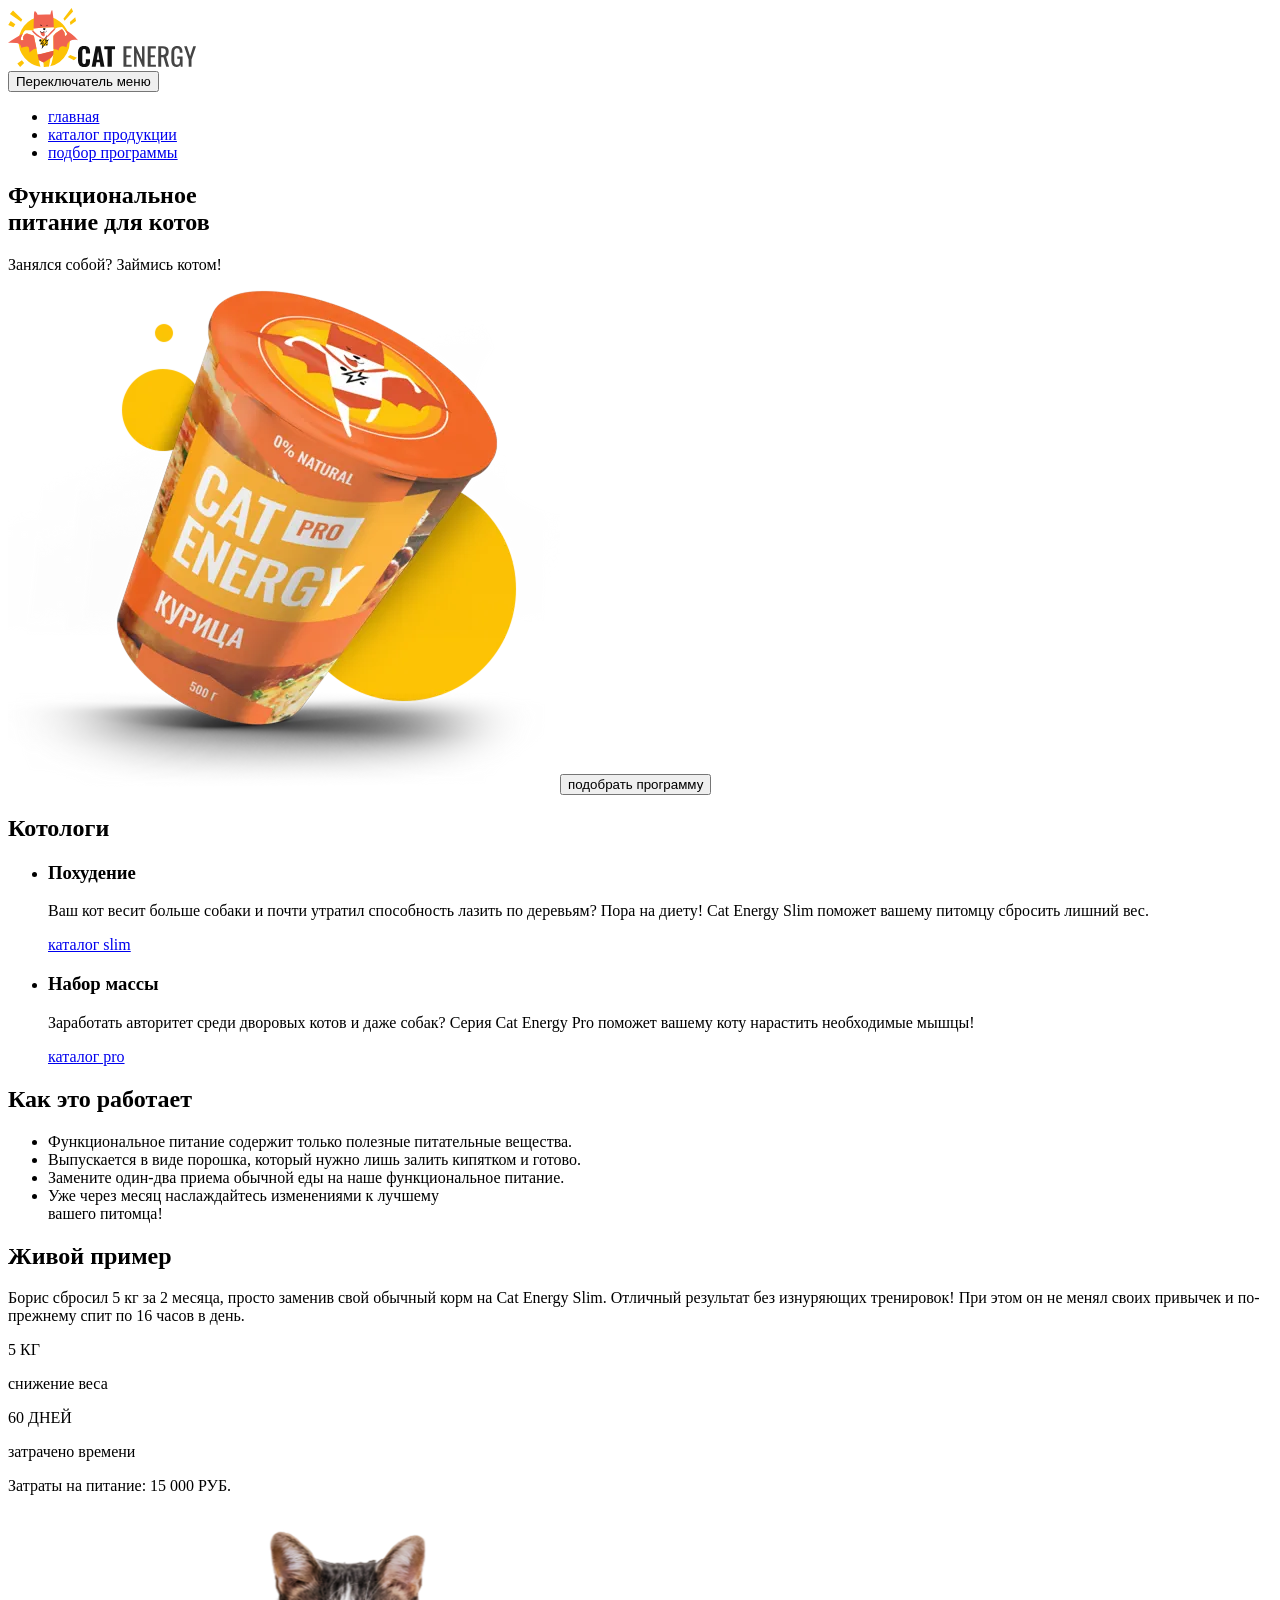
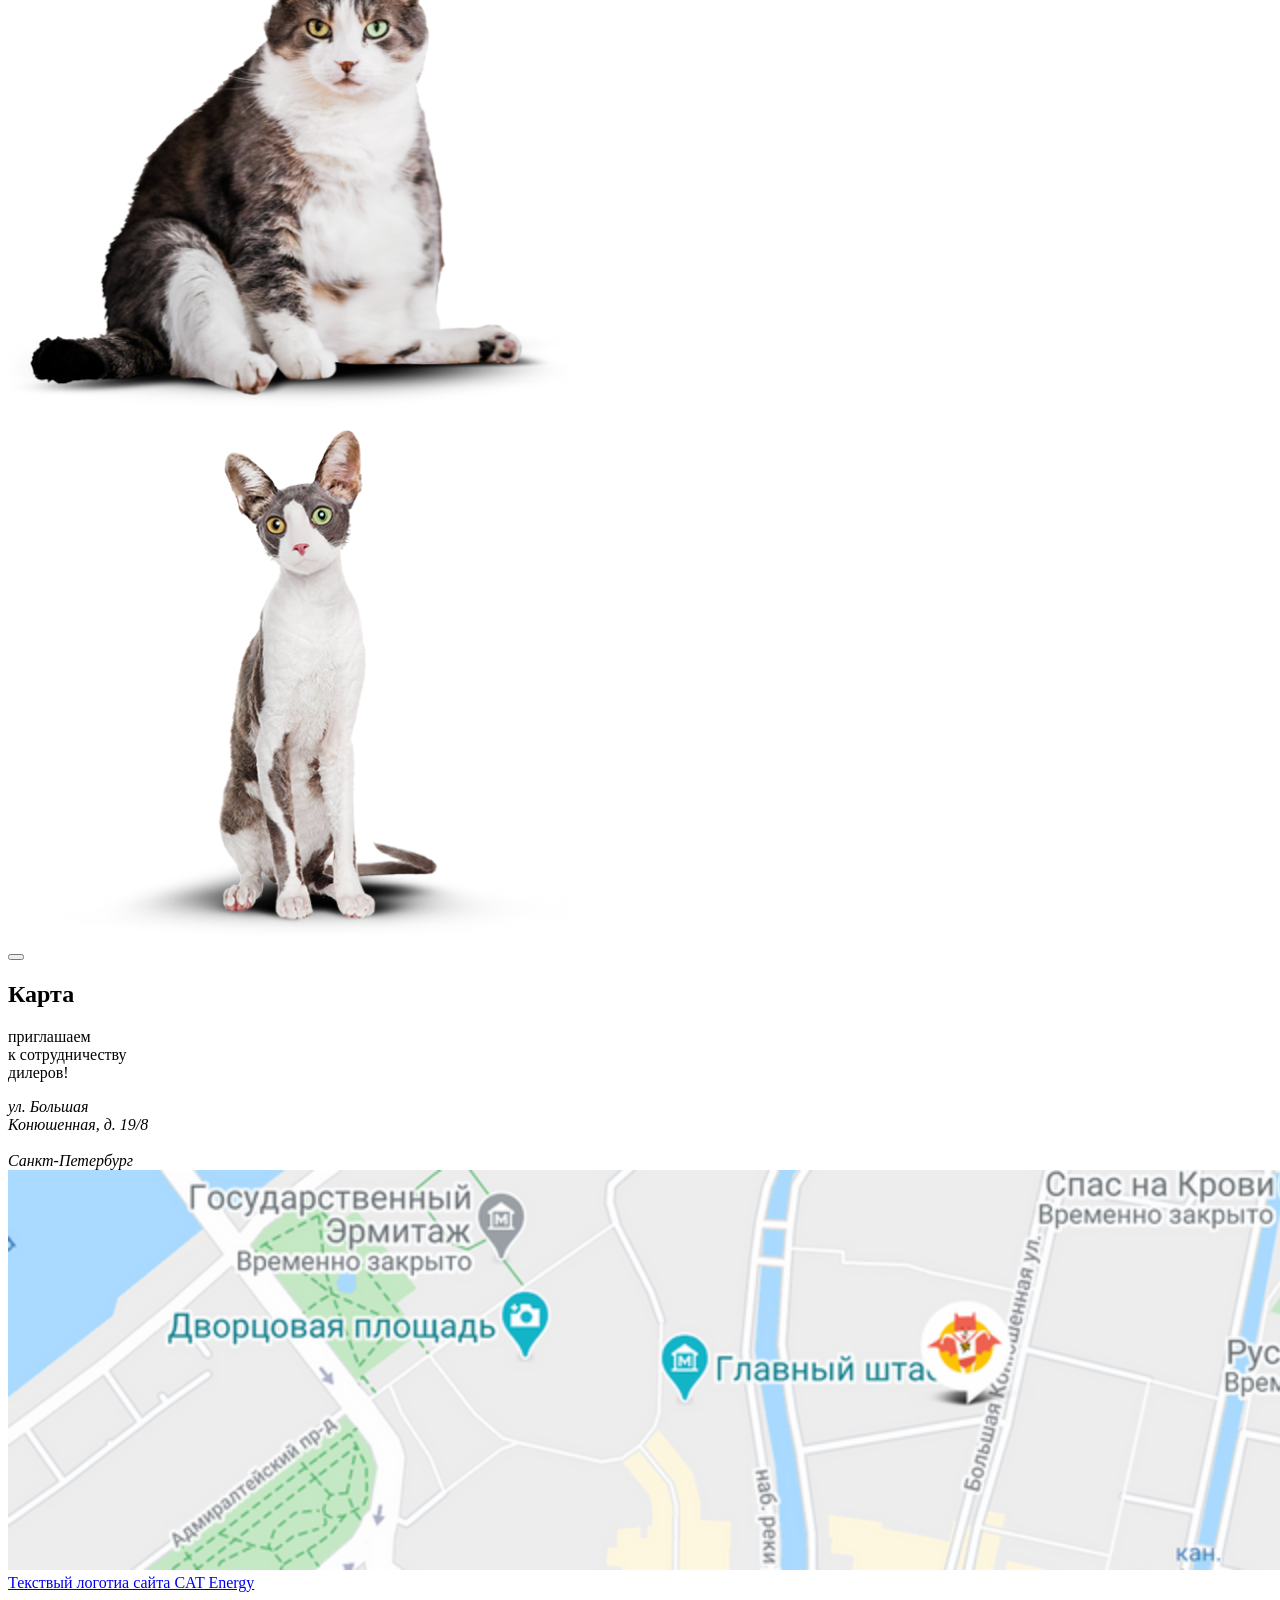
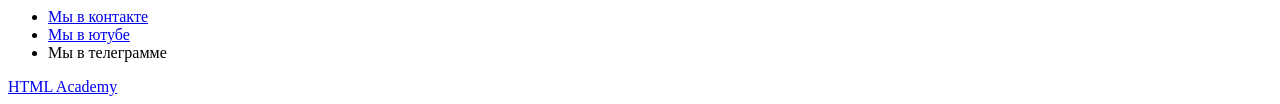
==== index.html @ d4bea87d "Deploying to gh-pages from @ Musa-Ismailov/2252139-cat-energy-2@a6bb8f374a85055a20edd9a76ca54935f3be" ====
<!DOCTYPE html><html class="page" lang="ru"><head><meta charset="UTF-8"><title>cat-energy</title><meta name="viewport" content="width=device-width,initial-scale=1"><link rel="stylesheet" href="styles/styles.css"><script src="scripts/index.js" defer="defer"></script><link rel="icon" href="favicon.ico"><link rel="icon" href="icons/favicon.svg" type="image/svg+xml"><link rel="apple-touch-icon" href="favicons/apple-icon-180x180.png"><link rel="manifest" href="manifest.webmanifest"><link rel="preload" href="fonts/lato/Lato-Regular.woff2" as="font" type="font/woff2" crossorigin="anonymous"><link rel="preload" href="fonts/oswald/oswaldregular.woff2" as="font" type="font/woff2" crossorigin="anonymous"></head><body class="page__body"><header class="header" data-test="header"><div class="container"><nav class="main-nav main-nav--on"><div class="main-nav__logo-container"><a class="main-nav__logo-link" href="index.html"><picture><source media="(min-width: 1200px)" width="70" height="59" type="image/svg+xml" srcset="images/cat-logo-desktop.svg"><source media="(min-width: 768px)" width="60" height="50" type="image/svg+xml" srcset="images/cat-logo-tablet.svg"><img class="header__logo-img" src="images/cat-logo-mobile.svg" alt="логотип сайта" width="33" height="38"></picture></a><a class="header__logo-text-link" href="#"><picture><source media="(min-width:1200px)" width="118" height="21" type="image/svg+xml" srcset="images/cat-logo-text-desktop.svg"><img class="header__logo-text logo-text" src="images/cat-logo-text.svg" alt="текстовый логотип сайта" width="101" height="18"></picture></a></div><button class="main-nav__toggle" type="button"><span class="visually-hidden">Переключатель меню</span></button><ul class="main-nav__list"><li class="main-nav__item main-nav__item--active"><a href="#">главная</a></li><li class="main-nav__item"><a href="catalog.html">каталог продукции</a></li><li class="main-nav__item"><a href="#">подбор программы</a></li></ul></nav></div></header><main class="main-container"><section class="choose" data-test="hero"><div class="container"><div class="choose__description"><h1 class="choose__title">Функциональное<br>питание для котов</h1><p class="choose__slogon">Занялся собой? Займись котом!</p></div><picture><source type="image/webp" media="(min-width:1200px)" width="552" height="499" srcset="images/cat-feed-desktop@1x.webp, images/cat-feed-desktop@2x.webp 2x"><source type="image/webp" media="(min-width:768px)" width="709" height="609" srcset="images/cat-feed-tablet@1x.webp, images/cat-feed-tablet@2x.webp 2x"><source type="image/webp" width="280" height="270" srcset="images/cat-feed-mobile@1x.webp, images/cat-feed-mobile@2x.webp 2x"><source media="(min-width:1200px)" width="552" height="499" type="image/png" srcset="images/cat-feed-desktop@1x.png, images/cat-feed-desktop@2x.png 2x"><source media="(min-width:768px)" width="709" height="609" srcset="images/cat-feed-tablet@1x.jpg, images/cat-feed-tablet@2x.jpg 2x" type="image/jpeg"><img class="choose__img" src="images/cat-feed-mobile@1x.png" alt="фото корма от магазина" width="280" height="270" srcset="images/cat-feed-mobile@2x.png 2"></picture><a class="choose__button-link"><button class="choose__button button" type="button">подобрать программу</button></a></div></section><section class="catalogs" data-test="programs"><div class="container"><h2 class="visually-hidden">Котологи</h2><ul class="catalogs__list"><li class="catalogs__item"><h3 class="catalogs__title catalogs__title--thin">Похудение</h3><p class="catalogs__description">Ваш кот весит больше собаки и почти утратил способность лазить по деревьям? Пора на диету! Cat Energy Slim поможет вашему питомцу сбросить лишний вес.</p><a class="catalogs__link" href="#">каталог slim</a></li><li class="catalogs__item"><h3 class="catalogs__title catalogs__title--massive">Набор массы</h3><p class="catalogs__description">Заработать авторитет среди дворовых котов и даже собак? Серия Cat Energy Pro поможет вашему коту нарастить необходимые мышцы!</p><a class="catalogs__link catalogs__link--massive" href="#">каталог pro</a></li></ul></div></section><section class="advantages" data-test="features"><div class="container"><h2 class="advantages__title">Как это работает</h2><ul class="advantages__list"><li class="advantages__item advantages__item--nutritious">Функциональное питание содержит только полезные питательные вещества.</li><li class="advantages__item advantages__item--water">Выпускается в виде порошка, который нужно лишь залить кипятком и готово.</li><li class="advantages__item advantages__item--food">Замените один-два приема обычной еды на наше функциональное питание.</li><li class="advantages__item advantages__item--time">Уже через месяц наслаждайтесь изменениями к лучшему<br>вашего питомца!</li></ul></div></section><section class="example" data-test="proof"><div class="container"><div class="example__simple-container"><h2 class="example__title">Живой пример</h2><p class="example__description">Борис сбросил 5 кг за 2 месяца, просто заменив свой обычный корм на Cat Energy Slim. Отличный результат без изнуряющих тренировок! При этом он не менял своих привычек и по-прежнему спит по 16 часов в день.</p><div class="example__container-description"><div class="example__indicators"><div class="example__indicator example-indicator"><p>5 КГ</p><span>снижение веса</span></div><div class="example__indicator example-indicator"><p>60 ДНЕЙ</p><span>затрачено времени</span></div></div><p class="example__expenses"><span>Затраты на питание:</span> <span>15 000 РУБ.</span></p></div></div><div class="example__slids"><div class="example__slide"><picture><source media="(min-width:768px)" width="560" height="512" srcset="images/thick-cat-example@1x.png, images/thick-cat-example@2x.png 2x" type="image/png"><img class="example__slide-img" src="images/thick-cat-example-mobile@1x.png" width="280" height="256" alt="Кот до похудения" srcset="images/thick-cat-example-mobile@2x.png 2x"></picture></div><div class="example__slide example__slide--before"><picture><source media="(min-width:768px)" width="560" height="512" srcset="images/skinny-cat-example@1x.png, images/skinny-cat-example@2x.png 2x" type="image/png"><img class="example__slide-img" src="images/skinny-cat-example-mobile@1x.png" width="280" height="256" alt="Кот после похудения" srcset="images/skinny-cat-example-mobile@2x.png 2x"></picture></div><button class="example__slides-button button" type="button"></button></div></div></section><section class="location" data-test="contacts"><div class="container"><h2 class="visually-hidden">Карта</h2><div class="location__conteiner-description"><p class="location__description">приглашаем<br>к сотрудничеству<br>дилеров!</p><address class="location__adress">ул. Большая<br>Конюшенная, д. 19/8<br><br>Санкт-Петербург</address></div></div><picture><source media="(min-width:1200px)" width="1440" height="400" srcset="images/map-desktop@1x.png, images/map-desktop@2x.png 2x" type="image/png"><source media="(min-width:768px)" width="768" height="400" srcset="images/map-tablet@1x.png, images/map-tablet@2x.png 2x" type="image/png"><img class="location__map" src="images/map-mobile@1x.jpg" srcset="images/map-mobile@2x.jpg 2x" width="320" height="362" alt="карта питера с отмеченным магазином"></picture></section></main><footer class="main-footer" data-test="footer"><div class="container"><a class="main-footer__logo-text-link logo-text" href="#"><span class="visually-hidden">Текствый логотиа сайта CAT Energy</span></a><ul class="social-list main-footer__social-list"><li class="social-list__item"><a class="social-list__link social-list-link--vkontakte" href="#"><span class="visually-hidden">Мы в контакте</span></a></li><li class="social-list__item"><a class="social-list__link social-list-link--youtube" href="#"><span class="visually-hidden">Мы в ютубе</span></a></li><li class="social-list__item"><a class="social-list__link social-list-link--telegram" hтзref="#"><span class="visually-hidden">Мы в телеграмме</span></a></li></ul><a class="main-footer__logo-link main-footer-logo-link" href="https://htmlacademy.ru/intensive/adaptive">HTML Academy</a></div></footer></body></html>
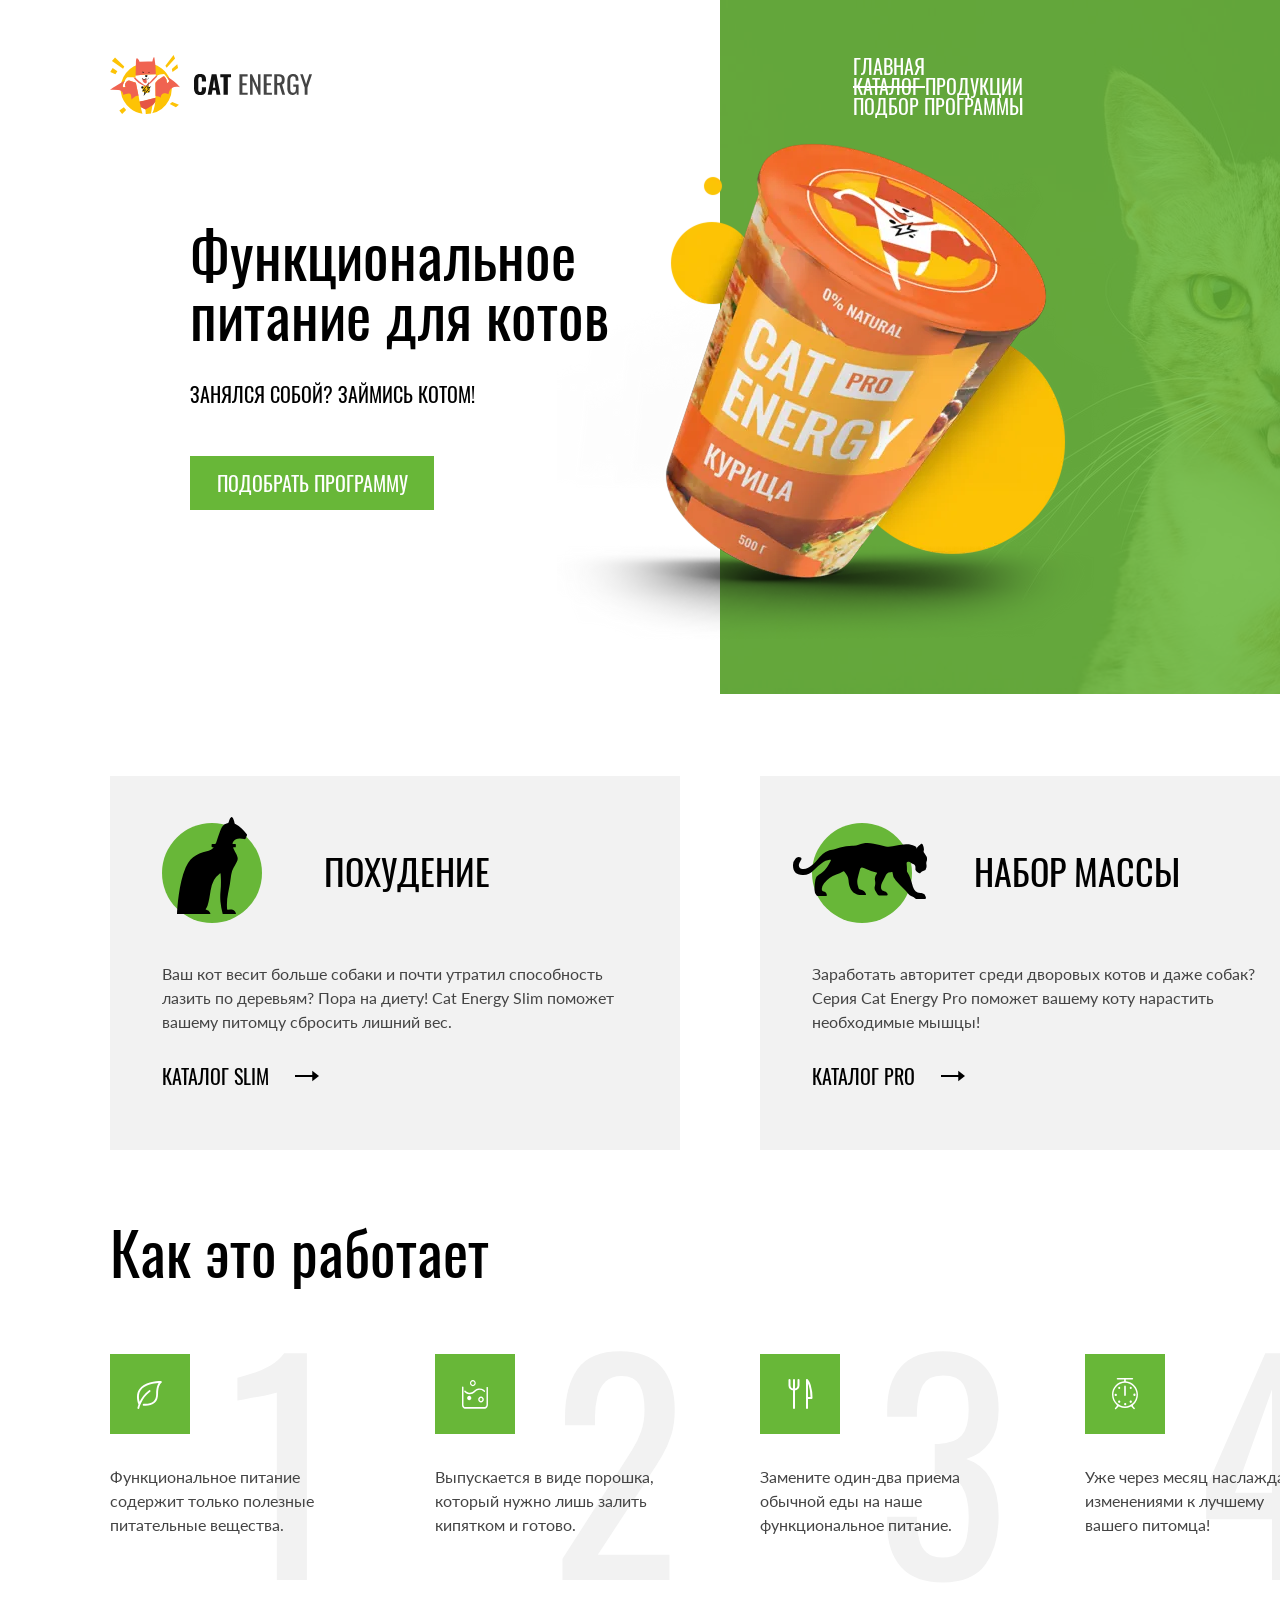
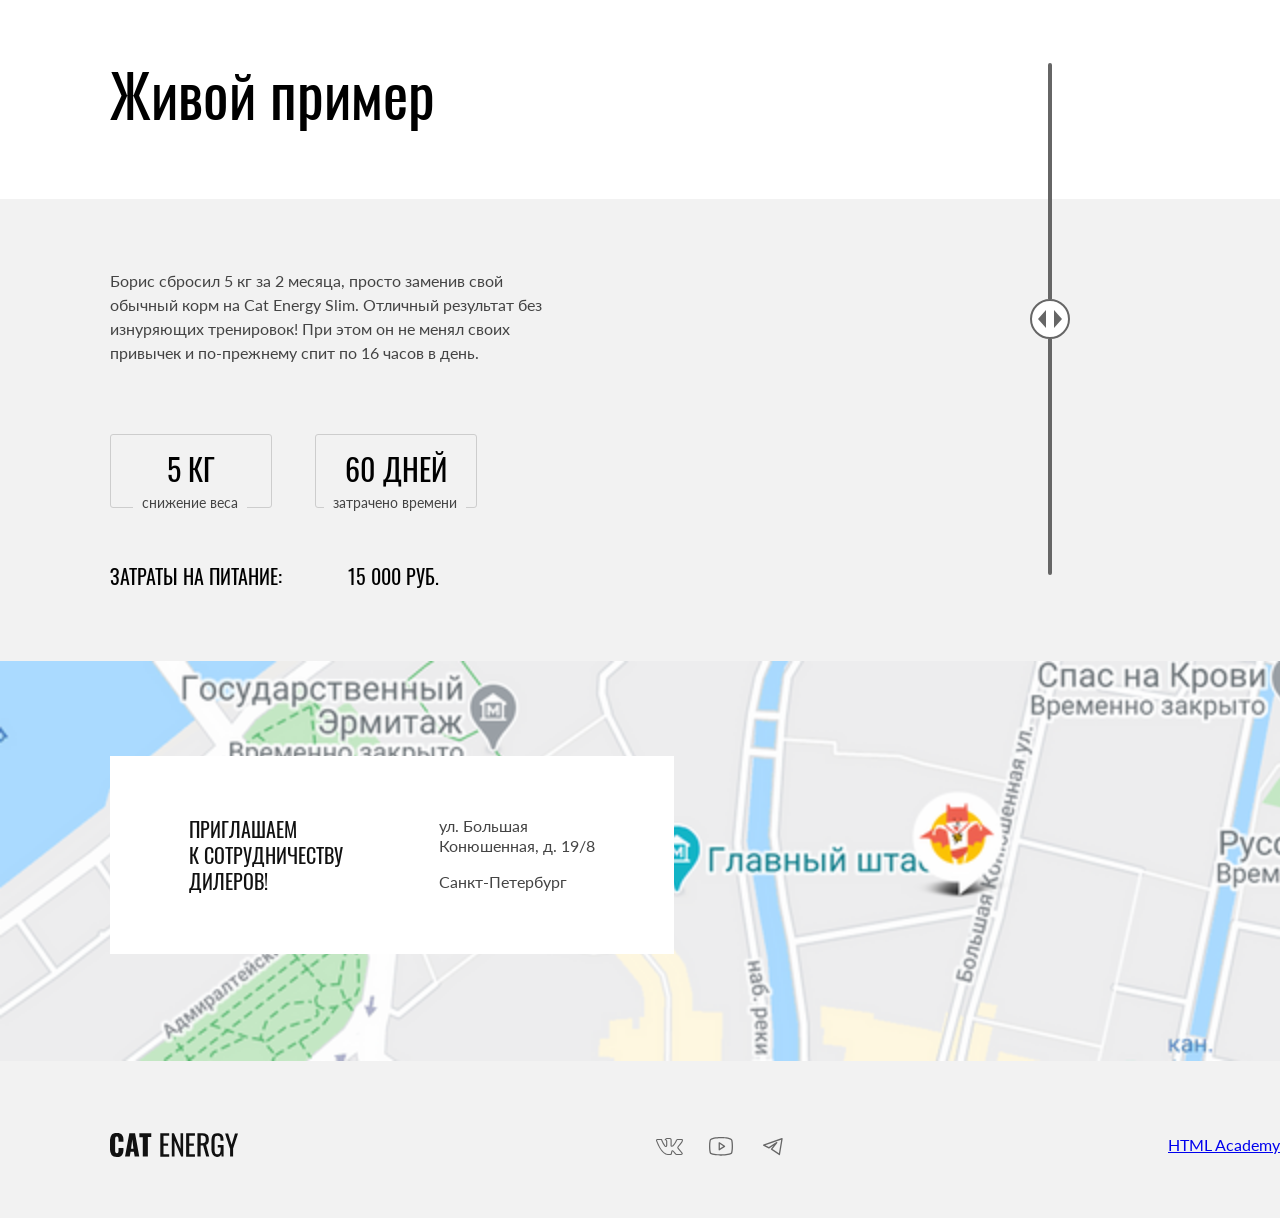
==== commit 8d7099b2: "Deploying to gh-pages from @ Musa-Ismailov/2252139-cat-energy-2@2fbfe5da7d7c3155cd37cb7ba9b5dd75a1a6" ====
--- a/index.html
+++ b/index.html
@@ -1 +1 @@
-<!DOCTYPE html><html class="page" lang="ru"><head><meta charset="UTF-8"><title>cat-energy</title><meta name="viewport" content="width=device-width,initial-scale=1"><link rel="stylesheet" href="styles/styles.css"><script src="scripts/index.js" defer="defer"></script><link rel="icon" href="favicon.ico"><link rel="icon" href="icons/favicon.svg" type="image/svg+xml"><link rel="apple-touch-icon" href="favicons/apple-icon-180x180.png"><link rel="manifest" href="manifest.webmanifest"><link rel="preload" href="fonts/lato/Lato-Regular.woff2" as="font" type="font/woff2" crossorigin="anonymous"><link rel="preload" href="fonts/oswald/oswaldregular.woff2" as="font" type="font/woff2" crossorigin="anonymous"></head><body class="page__body"><header class="header" data-test="header"><div class="container"><nav class="main-nav main-nav--on"><div class="main-nav__logo-container"><a class="main-nav__logo-link" href="index.html"><picture><source media="(min-width: 1200px)" width="70" height="59" type="image/svg+xml" srcset="images/cat-logo-desktop.svg"><source media="(min-width: 768px)" width="60" height="50" type="image/svg+xml" srcset="images/cat-logo-tablet.svg"><img class="header__logo-img" src="images/cat-logo-mobile.svg" alt="логотип сайта" width="33" height="38"></picture></a><a class="header__logo-text-link" href="#"><picture><source media="(min-width:1200px)" width="118" height="21" type="image/svg+xml" srcset="images/cat-logo-text-desktop.svg"><img class="header__logo-text logo-text" src="images/cat-logo-text.svg" alt="текстовый логотип сайта" width="101" height="18"></picture></a></div><button class="main-nav__toggle" type="button"><span class="visually-hidden">Переключатель меню</span></button><ul class="main-nav__list"><li class="main-nav__item main-nav__item--active"><a href="#">главная</a></li><li class="main-nav__item"><a href="catalog.html">каталог продукции</a></li><li class="main-nav__item"><a href="#">подбор программы</a></li></ul></nav></div></header><main class="main-container"><section class="choose" data-test="hero"><div class="container"><div class="choose__description"><h1 class="choose__title">Функциональное<br>питание для котов</h1><p class="choose__slogon">Занялся собой? Займись котом!</p></div><picture><source type="image/webp" media="(min-width:1200px)" width="552" height="499" srcset="images/cat-feed-desktop@1x.webp, images/cat-feed-desktop@2x.webp 2x"><source type="image/webp" media="(min-width:768px)" width="709" height="609" srcset="images/cat-feed-tablet@1x.webp, images/cat-feed-tablet@2x.webp 2x"><source type="image/webp" width="280" height="270" srcset="images/cat-feed-mobile@1x.webp, images/cat-feed-mobile@2x.webp 2x"><source media="(min-width:1200px)" width="552" height="499" type="image/png" srcset="images/cat-feed-desktop@1x.png, images/cat-feed-desktop@2x.png 2x"><source media="(min-width:768px)" width="709" height="609" srcset="images/cat-feed-tablet@1x.jpg, images/cat-feed-tablet@2x.jpg 2x" type="image/jpeg"><img class="choose__img" src="images/cat-feed-mobile@1x.png" alt="фото корма от магазина" width="280" height="270" srcset="images/cat-feed-mobile@2x.png 2"></picture><a class="choose__button-link"><button class="choose__button button" type="button">подобрать программу</button></a></div></section><section class="catalogs" data-test="programs"><div class="container"><h2 class="visually-hidden">Котологи</h2><ul class="catalogs__list"><li class="catalogs__item"><h3 class="catalogs__title catalogs__title--thin">Похудение</h3><p class="catalogs__description">Ваш кот весит больше собаки и почти утратил способность лазить по деревьям? Пора на диету! Cat Energy Slim поможет вашему питомцу сбросить лишний вес.</p><a class="catalogs__link" href="#">каталог slim</a></li><li class="catalogs__item"><h3 class="catalogs__title catalogs__title--massive">Набор массы</h3><p class="catalogs__description">Заработать авторитет среди дворовых котов и даже собак? Серия Cat Energy Pro поможет вашему коту нарастить необходимые мышцы!</p><a class="catalogs__link catalogs__link--massive" href="#">каталог pro</a></li></ul></div></section><section class="advantages" data-test="features"><div class="container"><h2 class="advantages__title">Как это работает</h2><ul class="advantages__list"><li class="advantages__item advantages__item--nutritious">Функциональное питание содержит только полезные питательные вещества.</li><li class="advantages__item advantages__item--water">Выпускается в виде порошка, который нужно лишь залить кипятком и готово.</li><li class="advantages__item advantages__item--food">Замените один-два приема обычной еды на наше функциональное питание.</li><li class="advantages__item advantages__item--time">Уже через месяц наслаждайтесь изменениями к лучшему<br>вашего питомца!</li></ul></div></section><section class="example" data-test="proof"><div class="container"><div class="example__simple-container"><h2 class="example__title">Живой пример</h2><p class="example__description">Борис сбросил 5 кг за 2 месяца, просто заменив свой обычный корм на Cat Energy Slim. Отличный результат без изнуряющих тренировок! При этом он не менял своих привычек и по-прежнему спит по 16 часов в день.</p><div class="example__container-description"><div class="example__indicators"><div class="example__indicator example-indicator"><p>5 КГ</p><span>снижение веса</span></div><div class="example__indicator example-indicator"><p>60 ДНЕЙ</p><span>затрачено времени</span></div></div><p class="example__expenses"><span>Затраты на питание:</span> <span>15 000 РУБ.</span></p></div></div><div class="example__slids"><div class="example__slide"><picture><source media="(min-width:768px)" width="560" height="512" srcset="images/thick-cat-example@1x.png, images/thick-cat-example@2x.png 2x" type="image/png"><img class="example__slide-img" src="images/thick-cat-example-mobile@1x.png" width="280" height="256" alt="Кот до похудения" srcset="images/thick-cat-example-mobile@2x.png 2x"></picture></div><div class="example__slide example__slide--before"><picture><source media="(min-width:768px)" width="560" height="512" srcset="images/skinny-cat-example@1x.png, images/skinny-cat-example@2x.png 2x" type="image/png"><img class="example__slide-img" src="images/skinny-cat-example-mobile@1x.png" width="280" height="256" alt="Кот после похудения" srcset="images/skinny-cat-example-mobile@2x.png 2x"></picture></div><button class="example__slides-button button" type="button"></button></div></div></section><section class="location" data-test="contacts"><div class="container"><h2 class="visually-hidden">Карта</h2><div class="location__conteiner-description"><p class="location__description">приглашаем<br>к сотрудничеству<br>дилеров!</p><address class="location__adress">ул. Большая<br>Конюшенная, д. 19/8<br><br>Санкт-Петербург</address></div></div><picture><source media="(min-width:1200px)" width="1440" height="400" srcset="images/map-desktop@1x.png, images/map-desktop@2x.png 2x" type="image/png"><source media="(min-width:768px)" width="768" height="400" srcset="images/map-tablet@1x.png, images/map-tablet@2x.png 2x" type="image/png"><img class="location__map" src="images/map-mobile@1x.jpg" srcset="images/map-mobile@2x.jpg 2x" width="320" height="362" alt="карта питера с отмеченным магазином"></picture></section></main><footer class="main-footer" data-test="footer"><div class="container"><a class="main-footer__logo-text-link logo-text" href="#"><span class="visually-hidden">Текствый логотиа сайта CAT Energy</span></a><ul class="social-list main-footer__social-list"><li class="social-list__item"><a class="social-list__link social-list-link--vkontakte" href="#"><span class="visually-hidden">Мы в контакте</span></a></li><li class="social-list__item"><a class="social-list__link social-list-link--youtube" href="#"><span class="visually-hidden">Мы в ютубе</span></a></li><li class="social-list__item"><a class="social-list__link social-list-link--telegram" hтзref="#"><span class="visually-hidden">Мы в телеграмме</span></a></li></ul><a class="main-footer__logo-link main-footer-logo-link" href="https://htmlacademy.ru/intensive/adaptive">HTML Academy</a></div></footer></body></html>+<!DOCTYPE html><html class="page" lang="ru"><head><meta charset="UTF-8"><title>cat-energy</title><meta name="viewport" content="width=device-width,initial-scale=1"><link rel="stylesheet" href="styles/styles.css"><script src="scripts/index.js" defer="defer"></script><link rel="icon" href="favicon.ico"><link rel="icon" href="icons/favicon.svg" type="image/svg+xml"><link rel="apple-touch-icon" href="favicons/apple-icon-180x180.png"><link rel="manifest" href="manifest.webmanifest"><link rel="preload" href="fonts/lato/Lato-Regular.woff2" as="font" type="font/woff2" crossorigin="anonymous"><link rel="preload" href="fonts/oswald/oswaldregular.woff2" as="font" type="font/woff2" crossorigin="anonymous"></head><body class="page__body"><header class="header" data-test="header"><div class="container"><nav class="main-nav main-nav--on main-nav--nojs"><div class="main-nav__logo-container"><a class="main-nav__logo-link" href="index.html"><picture><source media="(min-width: 1200px)" width="70" height="59" type="image/svg+xml" srcset="images/cat-logo-desktop.svg"><source media="(min-width: 768px)" width="60" height="50" type="image/svg+xml" srcset="images/cat-logo-tablet.svg"><img class="header__logo-img" src="images/cat-logo-mobile.svg" alt="логотип сайта" width="33" height="38"></picture></a><a class="header__logo-text-link" href="#"><picture><source media="(min-width:1200px)" width="118" height="21" type="image/svg+xml" srcset="images/cat-logo-text-desktop.svg"><img class="header__logo-text logo-text" src="images/cat-logo-text.svg" alt="текстовый логотип сайта" width="101" height="18"></picture></a></div><button class="main-nav__toggle" type="button"><span class="visually-hidden">Переключатель меню</span></button><ul class="main-nav__list"><li class="main-nav__item main-nav__item--active"><a href="#">главная</a></li><li class="main-nav__item"><a href="catalog.html">каталог продукции</a></li><li class="main-nav__item"><a href="#">подбор программы</a></li></ul></nav></div></header><main class="main-container"><section class="choose" data-test="hero"><div class="container"><div class="choose__description"><h1 class="choose__title">Функциональное<br>питание для котов</h1><p class="choose__slogon">Занялся собой? Займись котом!</p></div><picture><source type="image/webp" media="(min-width:1200px)" width="552" height="499" srcset="images/cat-feed-desktop@1x.webp, images/cat-feed-desktop@2x.webp 2x"><source type="image/webp" media="(min-width:768px)" width="709" height="609" srcset="images/cat-feed-tablet@1x.webp, images/cat-feed-tablet@2x.webp 2x"><source type="image/webp" width="280" height="270" srcset="images/cat-feed-mobile@1x.webp, images/cat-feed-mobile@2x.webp 2x"><source media="(min-width:1200px)" width="552" height="499" type="image/png" srcset="images/cat-feed-desktop@1x.png, images/cat-feed-desktop@2x.png 2x"><source media="(min-width:768px)" width="709" height="609" srcset="images/cat-feed-tablet@1x.jpg, images/cat-feed-tablet@2x.jpg 2x" type="image/jpeg"><img class="choose__img" src="images/cat-feed-mobile@1x.png" alt="фото корма от магазина" width="280" height="270" srcset="images/cat-feed-mobile@2x.png 2"></picture><a class="choose__button-link" href="#"><button class="choose__button button" type="button">подобрать программу</button></a></div></section><section class="catalogs" data-test="programs"><div class="container"><h2 class="visually-hidden">Котологи</h2><ul class="catalogs__list"><li class="catalogs__item"><h3 class="catalogs__title catalogs__title--thin">Похудение</h3><p class="catalogs__description">Ваш кот весит больше собаки и почти утратил способность лазить по деревьям? Пора на диету! Cat Energy Slim поможет вашему питомцу сбросить лишний вес.</p><a class="catalogs__link" href="#">каталог slim</a></li><li class="catalogs__item"><h3 class="catalogs__title catalogs__title--massive">Набор массы</h3><p class="catalogs__description">Заработать авторитет среди дворовых котов и даже собак? Серия Cat Energy Pro поможет вашему коту нарастить необходимые мышцы!</p><a class="catalogs__link catalogs__link--massive" href="#">каталог pro</a></li></ul></div></section><section class="advantages" data-test="features"><div class="container"><h2 class="advantages__title">Как это работает</h2><ul class="advantages__list"><li class="advantages__item advantages__item--nutritious">Функциональное питание содержит только полезные питательные вещества.</li><li class="advantages__item advantages__item--water">Выпускается в виде порошка, который нужно лишь залить кипятком и готово.</li><li class="advantages__item advantages__item--food">Замените один-два приема обычной еды на наше функциональное питание.</li><li class="advantages__item advantages__item--time">Уже через месяц наслаждайтесь изменениями к лучшему<br>вашего питомца!</li></ul></div></section><section class="example" data-test="proof"><div class="container"><div class="example__simple-container"><h2 class="example__title">Живой пример</h2><p class="example__description">Борис сбросил 5 кг за 2 месяца, просто заменив свой обычный корм на Cat Energy Slim. Отличный результат без изнуряющих тренировок! При этом он не менял своих привычек и по-прежнему спит по 16 часов в день.</p><div class="example__container-description"><div class="example__indicators"><div class="example__indicator example-indicator"><p>5 КГ</p><span>снижение веса</span></div><div class="example__indicator example-indicator"><p>60 ДНЕЙ</p><span>затрачено времени</span></div></div><p class="example__expenses"><span>Затраты на питание:</span> <span>15 000 РУБ.</span></p></div></div><div class="example__slids"><div class="example__slide"><picture><source media="(min-width:768px)" width="560" height="512" srcset="images/thick-cat-example@1x.png, images/thick-cat-example@2x.png 2x" type="image/png"><img class="example__slide-img" src="images/thick-cat-example-mobile@1x.png" width="280" height="256" alt="Кот до похудения" srcset="images/thick-cat-example-mobile@2x.png 2x"></picture></div><div class="example__slide example__slide--before"><picture><source media="(min-width:768px)" width="560" height="512" srcset="images/skinny-cat-example@1x.png, images/skinny-cat-example@2x.png 2x" type="image/png"><img class="example__slide-img" src="images/skinny-cat-example-mobile@1x.png" width="280" height="256" alt="Кот после похудения" srcset="images/skinny-cat-example-mobile@2x.png 2x"></picture></div><button class="example__slides-button button" type="button"><span class="visually-hidden">кнопка для управления слайдером</span></button></div></div></section><section class="location" data-test="contacts"><div class="container"><h2 class="visually-hidden">Карта</h2><div class="location__conteiner-description"><p class="location__description">приглашаем<br>к сотрудничеству<br>дилеров!</p><address class="location__adress">ул. Большая<br>Конюшенная, д. 19/8<br class="location__double-space">Санкт-Петербург</address></div></div><picture><source media="(min-width:1200px)" width="1440" height="400" srcset="images/map-desktop@1x.png, images/map-desktop@2x.png 2x" type="image/png"><source media="(min-width:768px)" width="768" height="400" srcset="images/map-tablet@1x.png, images/map-tablet@2x.png 2x" type="image/png"><img class="location__map" src="images/map-mobile@1x.jpg" srcset="images/map-mobile@2x.jpg 2x" width="320" height="362" alt="карта питера с отмеченным магазином"></picture></section></main><footer class="main-footer" data-test="footer"><div class="container"><a class="main-footer__logo-text-link logo-text" href="#"><span class="visually-hidden">Текствый логотиа сайта CAT Energy</span></a><ul class="social-list main-footer__social-list"><li class="social-list__item"><a class="social-list__link social-list__link--vkontakte" href="#"><span class="visually-hidden">Мы в контакте</span></a></li><li class="social-list__item"><a class="social-list__link social-list__link--youtube" href="#"><span class="visually-hidden">Мы в ютубе</span></a></li><li class="social-list__item"><a class="social-list__link social-list__link--telegram" href="#"><span class="visually-hidden">Мы в телеграмме</span></a></li></ul><a class="main-footer__logo-link main-footer-logo-link" href="https://htmlacademy.ru/intensive/adaptive">HTML Academy</a></div></footer></body></html>
--- a/styles/styles.css
+++ b/styles/styles.css
@@ -0,0 +1 @@
+@font-face{font-family:Lato;src:url(../fonts/lato/Lato-Regular.woff2)format("woff2");font-weight:400;font-display:swap;font-style:normal}@font-face{font-family:Oswald;src:url(../fonts/oswald/oswaldregular.woff2)format("woff2");font-weight:400;font-display:swap;font-style:normal}body{color:#444;background-color:#fff;width:320px;margin:0 auto;font-family:Lato,sans-serif;font-size:14px;font-weight:400;line-height:18px}.visually-hidden{clip:rect(0 0 0 0);border:0;width:1px;height:1px;margin:-1px;padding:0;position:absolute;overflow:hidden}.container{width:280px;margin:0 auto}@media (width>=768px){.container{width:708px}body{width:768px}}@media (width>=1200px){.container{width:1220px}body{width:1440px}}.header__logo-text-link{margin-left:56px;display:block}.header{padding:13px 0 10px;position:relative}@media (width<=767px){.header__logo-text--catalog{display:block}.catalog .header__logo-text-link{margin-top:2px}}@media (width>=768px){.header__logo-text-link{margin-left:13px}.header{padding-top:25px}}@media (width>=1200px){.header{padding-top:55px}.header__logo-text-link{margin:0;padding-left:14px}}.button{color:#fff;text-transform:uppercase;cursor:pointer;background-color:#68b738;border:none;width:280px;padding:10px 63.5px;font-family:Oswald,sans-serif;font-size:16px;line-height:20px}.button:hover{background-color:#5eaa2f}.button:active{color:#ffffff80}.main-nav__item a{color:#000;text-transform:uppercase;font-family:Oswald,sans-serif;font-size:20px;line-height:20px;text-decoration:none;display:block}.main-nav__logo-container{align-items:center;display:flex}@media (width<=767px){.main-nav__item{text-align:center;margin:0;padding:22px 0 24px;list-style:none;box-shadow:0 -1px #e6e6e6}.main-nav__item:last-child{border-bottom:1px solid #e6e6e6}}.main-nav__toggle{z-index:2;cursor:pointer;background-color:#fff;background-image:url(../icons/stack.svg#burger);background-size:24px 24px;border:none;width:24px;height:24px;margin-bottom:3px;padding:0}.main-nav--off .main-nav__toggle{background-image:url(../icons/stack.svg#obelisk);background-size:18px 18px;width:18px;height:18px;margin-top:-5px}@media (width<=767px){.main-nav--on .main-nav__list{display:none}}.main-nav__logo-link{text-decoration:none}.main-nav{justify-content:space-between;align-items:center;display:flex}.main-nav--nojs .main-nav__toggle{display:none}.main-nav--nojs .main-nav__list{display:block;position:static}@media (width<=767px){.main-nav--nojs{flex-wrap:wrap}.main-nav--nojs .main-nav__item{display:block}.main-nav--nojs .main-nav__item:last-child{border-bottom:none;padding-bottom:10px}.main-nav--nojs .main-nav__item:last-child:after{content:"";background-color:#e6e6e6;width:100%;height:1px;position:absolute;bottom:0;left:0}.main-nav__list{z-index:10;background-color:#fff;width:320px;margin:0;padding:0;position:absolute;bottom:-199px;left:0}}@media (width>=768px){.main-nav__toggle{display:none}.main-nav__list{flex-wrap:wrap;justify-content:space-between;min-width:436px;margin:0 4px 1px 0;list-style:none;display:flex;position:static}.main-nav__item a{font-size:18px;line-height:24px}.main-nav__item--active{text-underline-offset:11px;-webkit-text-decoration:underline #68b738;text-decoration:underline #68b738;text-decoration-thickness:2px}}@media (width>=1200px){.main-nav__list{min-width:475px;margin-right:2px}.main-nav__item a{color:#fff;font-size:20px;line-height:100%}.main-nav__item:hover{opacity:.6}.main-nav__item:active{opacity:.3}.main-nav__item--active{text-decoration-color:#fff}.main-nav__list-catalog .main-nav__item--active{text-decoration-color:#68b738}.main-nav__item--catalog a{color:#000}.main-nav__list-catalog a{color:#111}.main-nav__logo-container:hover{opacity:.8}.main-nav__logo-container:active{opacity:.6}}.choose__title{color:#fff;text-align:center;margin:0 auto 25px;font-family:Oswald,sans-serif;font-size:36px;font-weight:400;line-height:36px}.choose__slogon{color:#fff;text-align:center;text-transform:uppercase;margin:0 0 29px;font-family:Oswald,sans-serif;line-height:14px}.choose__img{margin-bottom:3px;display:block}.choose{margin-top:27px;margin-bottom:20px;position:relative}.choose__description{position:relative}.choose__description:before{content:"";z-index:-2;background-image:url(../images/cat-feed-background-mobile@1x.jpg);background-repeat:no-repeat;background-size:320px 302px;width:320px;height:302px;position:absolute;top:-27px;left:-20px}@media (resolution>=2dppx){.choose__description:before{background-image:url(../images/cat-feed-background-mobile@2x.jpg)}}.choose__description:after{content:"";opacity:.85;z-index:-1;background-color:#68b738;width:320px;height:302px;position:absolute;top:-27px;left:-20px}@media (width>=768px){.choose__description{margin-left:90px}.choose__description:after,.choose__description:before{display:none}.choose__slogon{color:#000;text-align:left;text-transform:uppercase;margin-bottom:21px;font-size:20px;line-height:20px}.choose__title{color:#000;text-align:left;margin-bottom:40px;font-size:60px;font-weight:400;line-height:60px}.choose{margin-top:51px;margin-bottom:0}.choose__button{width:242px;padding:14px 26px;font-size:20px;line-height:26px;position:absolute;top:230px;left:120px}.choose__img{margin-bottom:0}}@media (width>=1200px){.choose{min-height:470px;margin-top:96px;margin-bottom:82px}.choose__button{width:244px;top:232px;left:190px}.choose__img{position:absolute;top:-81px;right:331px}.choose__description{margin-left:80px}.choose__description:after{width:720px;height:694px;display:block;top:-224px;left:auto;right:-110px}.choose__description:before{background-image:url(../images/cat-feed-background-desktop@1x.jpg);background-size:cover;width:720px;height:694px;display:block;top:-224px;left:auto;right:-110px}}@media (width>=1200px) and (resolution>=2dppx){.choose__description:before{background-image:url(../images/cat-feed-background-desktop@1x.jpg)}}.catalogs__title{color:#000;text-transform:uppercase;margin:0 0 29px 70px;font-family:Oswald,sans-serif;font-size:24px;font-weight:400;line-height:37px}.catalogs{margin-bottom:21px}.catalogs__item{background-color:#f2f2f2;margin-bottom:21px;padding:30px 20px 18px;list-style:none;position:relative}@media (width<=767px){.catalogs__item:after{content:"";background-color:#d9d9d9;height:1px;position:absolute;bottom:55px;left:20px;right:20px}}.catalogs__list{margin:0;padding:0}.catalogs__item:last-child{margin:0}.catalogs__description{width:227px;margin:0 0 42px}.catalogs__link{color:#000;text-transform:uppercase;padding-right:37px;font-family:Oswald,sans-serif;font-size:16px;line-height:16px;text-decoration:none;position:relative}.catalogs__title--massive:before{content:"";background-image:url(../icons/stack.svg#pumped-cat-mobile);background-repeat:no-repeat;background-size:67px 50px;width:67px;height:50px;position:absolute;top:24px;left:13px}@media (width>=768px){.catalogs__title--massive:before{background-image:url(../icons/stack.svg#pumped-cat-tablet);background-size:auto;width:277px;height:228px}}@media (width>=1200px){.catalogs__title--massive:before{background-image:url(../icons/stack.svg#pumped-cat-desktop);background-size:134px 100px;width:134px;height:100px}}.catalogs__title--thin:before{content:"";background-image:url(../icons/stack.svg#skinny-cat-mobile);background-repeat:no-repeat;background-size:50px 53px;width:50px;height:53px;position:absolute;top:21px;left:20px}@media (width>=768px){.catalogs__title--thin:before{background-image:url(../icons/stack.svg#skinny-cat-tablet);background-size:200px 211px;width:200px;height:211px}}@media (width>=1200px){.catalogs__title--thin:before{background-image:url(../icons/stack.svg#skinny-cat-desktop);background-size:100px 106px;width:100px;height:106px}}.catalogs__link:after{content:"";background-color:#000;width:9px;height:12px;position:absolute;top:6px;left:118px;-webkit-mask-image:url(../icons/stack.svg#tip);mask-image:url(../icons/stack.svg#tip);-webkit-mask-size:9px 12px;mask-size:9px 12px;-webkit-mask-repeat:no-repeat;mask-repeat:no-repeat}.catalogs__link:before{content:"";background-color:#000;width:18px;height:2px;position:absolute;top:11px;left:102px}@media (width>=768px){.catalogs__link:before{top:14px;left:133px}.catalogs__item{margin-bottom:30px;padding:77px 0 59px 52px}.catalogs__link{padding-right:47px;font-size:20px;line-height:100%}.catalogs__link:after{top:9px;left:149px}.catalogs__description{width:340px;margin-bottom:57px;font-size:16px;line-height:24px}.catalogs__title{margin:0 0 24px;font-size:36px;line-height:36px}.catalogs__title--massive:before{top:81px;left:auto;right:25px}.catalogs__title--thin:before{top:81px;left:auto;right:63px}.catalogs{margin-bottom:45px}}@media (width>=1200px){.catalogs__item{width:570px;margin:0 80px 0 0;padding-bottom:61px}.catalogs__list{display:flex}.catalogs__description{width:457px;margin-bottom:32px;font-size:16px;line-height:24px}.catalogs__title{margin-bottom:73px;margin-left:162px;font-size:36px;line-height:36px}.catalogs__link{font-size:20px;line-height:100%}.catalogs__title--thin:before{top:41px;left:52px;right:auto}.catalogs__title--massive:before{top:47px;left:33px;right:auto}.catalogs{margin-bottom:71px}.catalogs__link:after{transition:left .3s}.catalogs__link:hover:after{left:159px}.catalogs__link:before{transition:width .3s}.catalogs__link:hover:before{width:28px}.catalogs__link:active{opacity:.3}}.catalogs__link--massive:after{left:124px}.catalogs__link--massive:before{left:98px}@media (width>=768px){.catalogs__link--massive:after{left:145px}.catalogs__link--massive:hover:after{left:155px}.catalogs__link--massive:before{left:129px}}@media (width<=767px){.catalogs__link--massive:after{left:114px}}.advantages__title{color:#000;margin:0 0 42px;font-family:Oswald,sans-serif;font-size:36px;font-weight:400;line-height:40px}.advantages{margin-bottom:53px}.advantages__item{max-width:200px;margin-bottom:26px;margin-left:80px;list-style:none;position:relative}.advantages__item:last-child{margin:0 0 0 80px}.advantages__item--nutritious:before{content:"";background-image:url(../icons/stack.svg#leaf-mobile);width:60px;height:60px;position:absolute}@media (width>=768px){.advantages__item--nutritious:before{background-image:url(../icons/stack.svg#leaf);width:80px;height:80px}}.advantages__item--water:before{content:"";background-image:url(../icons/stack.svg#boiling-mobile);width:60px;height:60px;position:absolute}@media (width>=768px){.advantages__item--water:before{background-image:url(../icons/stack.svg#boiling);width:80px;height:80px}}.advantages__item--food:before{content:"";background-image:url(../icons/stack.svg#devices-mobile);width:60px;height:60px;position:absolute}@media (width>=768px){.advantages__item--food:before{background-image:url(../icons/stack.svg#devices);width:80px;height:80px}}.advantages__item--time:before{content:"";background-image:url(../icons/stack.svg#alarm-mobile);width:60px;height:60px;position:absolute}@media (width>=768px){.advantages__item--time:before{background-image:url(../icons/stack.svg#alarm);width:80px;height:80px}}.advantages__item:before{top:-2px;left:-80px}.advantages__list{margin:0;padding:0}@media (width>=768px){.advantages__title{margin-bottom:32px;font-size:60px;line-height:60px}.advantages__item{max-width:250px;min-height:129px;margin:0;padding-top:151px;font-size:16px;line-height:24px}.advantages__item:last-child{margin:0}.advantages__list{flex-wrap:wrap;grid-template-columns:repeat(2,250px);justify-content:space-between;row-gap:37px;padding-right:74px;display:grid}.advantages__item:before{top:40px;left:0}.advantages{margin-bottom:47px}}@media (width>=1200px){.advantages{margin-bottom:69px}.advantages__list{padding-right:0;display:flex}.advantages__item--time{max-width:245px}.advantages__title{margin-bottom:33px}}@media (width>=768px){.advantages__list{counter-reset:item-numbers}.advantages__item{z-index:3;position:relative}.advantages__item:after{counter-increment:item-numbers;content:counter(item-numbers);color:#f2f2f2;z-index:-1;font-family:Oswald,sans-serif;font-size:280px;font-weight:400;line-height:280px;position:absolute;bottom:0;right:0}.advantages__item--nutritious:after{right:25px}}@media (width<=767px){.advantages__item--time br{display:none}}.example-indicator p{color:#000;text-transform:uppercase;margin:0;font-family:Oswald,sans-serif;font-size:24px;line-height:24px}.example-indicator span{font-size:12px;line-height:12px}.example__title{color:#000;margin:0 0 40px;font-family:Oswald,sans-serif;font-size:36px;font-weight:400;line-height:40px}.example__expenses{color:#000;text-align:center;margin:0 0 20px;font-family:Oswald,sans-serif;line-height:20px}.example__slides-button{z-index:1;background-color:#fff;border:2px solid #666;border-radius:50%;width:40px;height:40px;padding:0;position:absolute;top:50%;left:50%;transform:translate(-50%,-50%)}.example__slides-button:hover{background-color:#fff;border-color:#68b738}.example__slides-button:hover:before{background-color:#68b738}.example__slides-button:focus{border-color:#68b738}.example__slides-button:focus:before{background-color:#68b738}.example__slides-button:active{opacity:.6;border-color:#5eaa2f}.example__slides-button:active:before{opacity:.6;background-color:#5eaa2f}.example__slides-button:after{content:"";z-index:0;background:linear-gradient(0deg,#666 0 108px,#0000 108px 148px,#666 148px 256px);border-radius:2px;width:4px;height:256px;position:absolute;top:50%;left:50%;transform:translate(-50%,-50%)}@media (width>=768px){.example__slides-button:after{background:linear-gradient(0deg,#666 0 236px,#0000 236px 276px,#666 276px 512px);height:512px}}.example__slides-button:hover:after{background:linear-gradient(0deg,#68b738 0 108px,#0000 108px 148px,#68b738 148px 256px)}@media (width>=768px){.example__slides-button:hover:after{background:linear-gradient(0deg,#68b738 0 236px,#0000 236px 276px,#68b738 276px 512px)}}.example__slides-button:active:after{background:linear-gradient(0deg,#5eaa2f 0 108px,#0000 108px 148px,#5eaa2f 148px 256px)}@media (width>=768px){.example__slides-button:active:after{background:linear-gradient(0deg,#68b738 0 236px,#0000 236px 276px,#68b738 276px 512px)}}.example__slides-button:before{content:"";background-color:#666;width:24px;height:18px;position:absolute;top:9px;left:6px;-webkit-mask-image:url(../icons/stack.svg#double-arrow);mask-image:url(../icons/stack.svg#double-arrow);-webkit-mask-size:24px 18px;mask-size:24px 18px;-webkit-mask-repeat:no-repeat;mask-repeat:no-repeat}@media (width<=767px){.example{background-color:#eaeaea;padding-top:25px}}.example__description{margin:0 0 20px}.example__indicators{justify-content:space-between;margin-bottom:32px;display:flex}.example__indicator p{text-align:center;box-sizing:border-box;border:1px solid #cdcdcd;border-radius:3px;width:124px;padding:14.5px 0 17.5px}.example__indicator span{text-align:center;box-sizing:border-box;background-color:#eaeaea;max-width:87px;margin:0 auto;padding:0 10px;font-size:12px;line-height:12px;display:block;position:absolute;bottom:-13px;left:-2px;right:0}.example__expenses span{text-transform:uppercase}.example__indicator{position:relative}.example__slids{width:280px;height:256px;display:flex;position:relative}.example__slide{width:50%;overflow:hidden}.example__slide-img{width:280px;height:256px}.example__slide--before .example__slide-img{transform:translate(-50%)}.example{padding-bottom:41px}@media (width>=768px){.example__slids{width:560px;height:512px;margin:0 auto}.example__slide-img{width:560px;height:512px}.example__title{margin-bottom:60px;font-size:60px;line-height:60px}.example{padding-top:45px;padding-bottom:101px;position:relative}.example__description{margin-bottom:54px;font-size:16px;line-height:24px}.example__description:after{content:"";z-index:-1;background-color:#f2f2f2;width:100%;height:462px;position:absolute;bottom:0;left:0}.example__indicator p{width:162px;padding:15px 0 20px;font-size:30px;line-height:37px}.example__indicator span{background-color:#fff;max-width:max-content;padding:0 9px;font-size:14px;line-height:14px;bottom:11px}.example__indicators{width:367px;margin:0}.example__container-description{margin-bottom:88px;display:flex}.example__expenses{text-align:right;width:174px;height:max-content;margin-top:11px;margin-left:auto;font-size:20px;line-height:20px}.example__expenses span{margin-bottom:9px;display:block}}@media (width>=1200px){.example{padding:0}.example__simple-container{width:436px;margin-bottom:75px}.example__title{margin-bottom:146px}.example .container{justify-content:space-between;display:flex}.example__description{width:434px;margin-bottom:69px}.example__container-description{flex-direction:column;margin:0}.example__indicators{margin-bottom:58px}.example__expenses{width:max-content;margin:0;display:flex}.example__expenses span{margin:0 66px 0 0}.example__indicator span{background-color:#f2f2f2;bottom:-2px}.example__slids{margin:0}}.location__description{color:#111;text-transform:uppercase;flex-shrink:0;margin:0;font-family:Oswald,sans-serif;font-size:16px;line-height:20px}.location__adress{flex-shrink:0;margin-left:16.5px;font-style:normal;line-height:20px}.location__conteiner-description{padding:26px 0;display:flex}.location__map{display:block}@media (width>=768px){.location__conteiner-description{padding:60px 40px}.location__double-space{content:"";margin-bottom:1em;display:block}.location__adress{text-align:right;margin-left:auto;font-size:16px}.location__description{min-width:163px;font-size:20px;line-height:26px}}@media (width>=1200px){.location__conteiner-description{background-color:#fff;padding:60px 79px;position:absolute;top:95px;left:110px}.location{position:relative}.location__description{margin-right:87px}.location__adress{text-align:left}}.main-footer{background-color:#f2f2f2;padding:40px 0}.main-footer__logo-text-link{content:"";-webkit-mask-image:url(../icons/stack.svg#cat-logo-text-footer);mask-image:url(../icons/stack.svg#cat-logo-text-footer);-webkit-mask-position:auto;mask-position:auto;background-color:#111;width:128px;height:24px;margin:0 auto 19px;display:inline-block;position:relative;-webkit-mask-repeat:no-repeat;mask-repeat:no-repeat}.main-footer__logo-text-link:hover,.main-footer__logo-text-link:focus-visible{background-color:#3e3e3e}.main-footer__logo-text-link:active{background-color:#6b6b6b}@media (width<=767px){.main-footer__social-list{position:relative}.main-footer__social-list:after{content:"";background-color:#d9d9d9;height:1px;position:absolute;bottom:-17px;left:-74px;right:-74px}.main-footer__social-list:before{content:"";background-color:#d9d9d9;height:1px;position:absolute;bottom:45px;left:-74px;right:-74px}}.main-footer__logo-text{display:block}.main-footer__social-list{margin:20px auto}.main-footer .container{flex-direction:column;display:flex}.main-footer__logo-link{margin-top:17px}@media (width>=768px){.main-footer .container{flex-direction:row;justify-content:space-between;align-items:center}.main-footer__social-list,.main-footer__logo-text-link{margin:0}.main-footer{padding:56px 0}.main-footer-logo-link{width:162px;margin:0}}@media (width>=1200px){.main-footer{padding-top:67px}}.social-list__link--vkontakte{background-color:#666;width:28px;height:22px;display:inline-block;-webkit-mask-image:url(../icons/stack.svg#vkontakte);mask-image:url(../icons/stack.svg#vkontakte);-webkit-mask-size:auto;mask-size:auto;-webkit-mask-repeat:no-repeat;mask-repeat:no-repeat}.social-list__link--youtube{background-color:#666;width:28px;height:22px;display:inline-block;-webkit-mask-image:url(../icons/stack.svg#youtube);mask-image:url(../icons/stack.svg#youtube);-webkit-mask-size:auto;mask-size:auto;-webkit-mask-repeat:no-repeat;mask-repeat:no-repeat}.social-list__link--telegram{background-color:#666;width:28px;height:22px;display:inline-block;-webkit-mask-image:url(../icons/stack.svg#telegram);mask-image:url(../icons/stack.svg#telegram);-webkit-mask-size:auto;mask-size:auto;-webkit-mask-repeat:no-repeat;mask-repeat:no-repeat}.social-list__link:hover,.social-list__link:focus{background-color:#68b738}.social-list__link:active{opacity:.3;background-color:#68b738}.social-list{justify-content:space-between;width:132px;padding:0;list-style:none;display:flex}@media (width>=768px){.social-list{width:96px;margin-top:6px}}.social-list__item{margin-right:24px}.main-footer-logo-link{justify-content:space-between;align-items:center;font-size:16px;line-height:20px;display:flex}.main-footer-logo-link:after{content:"";background-color:#666;width:27px;height:34px;display:inline-block;-webkit-mask-image:url(../icons/stack.svg#logo-html);mask-image:url(../icons/stack.svg#logo-html);-webkit-mask-size:auto;mask-size:auto;-webkit-mask-repeat:no-repeat;mask-repeat:no-repeat}.main-footer-logo-link:hover:after,.main-footer-logo-link:focus:after{background-color:#68b738}.main-footer-logo-link:active:after{opacity:.3;background-color:#68b738}.catalog-products__title{color:#000;margin:0;padding:28px 0 42px;font-family:Oswald,sans-serif;font-size:36px;font-weight:400;line-height:36px}.catalog-products__img-mini,.catalog-products__img{display:block}@media (width<=767px){.catalog-products__title{position:relative}.catalog-products__title:after{content:"";background-color:#ebebeb;height:1px;position:absolute;bottom:0;left:-20px;right:-20px}.catalog-products__title:before{content:"";background-color:#d9d9d9;height:1px;position:absolute;top:0;left:-20px;right:-20px}.catalog-products__product-card{margin-bottom:1px;position:relative}.catalog-products__product-card:after{content:"";background-color:#ebebeb;height:1px;position:absolute;bottom:0;left:-20px;right:-20px}}.catalog-products__list{margin:0;padding:0;list-style:none}.catalog-products__product-card{padding:20px 0 25px}@media (width>=768px){.catalog-products{margin-bottom:74px}.catalog-products__list{grid-template-columns:repeat(2,324px);gap:141px 60px;display:grid}.catalog-products__product-card{box-sizing:border-box;background-color:#f2f2f2;width:324px;height:430px;padding:0 37px 40px}.catalog-products__title{margin:51px 0 165px;padding:0;font-size:60px;line-height:60px}}@media (width>=1200px){.catalog-products{margin-bottom:71px}.catalog-products__list{grid-template-columns:repeat(4,245px);gap:144px 80px}.catalog-products__title{margin-top:60px}.catalog-products__product-card{width:245px;padding:0 38px 40px}}.product-card__title{color:#222;text-transform:uppercase;margin:0 0 14px;font-family:Oswald,sans-serif;font-size:16px;font-weight:400;line-height:20px}.product-card__container{display:flex}@media (width<=767px){.product-card__button{width:100%}.product-card__container{margin-bottom:16px}.product-card__characteristics-container{width:140px}.product-card__title{width:76px}.product-card__image-container{justify-content:center;align-items:center;width:140px;height:107px;display:flex}.catalog-products__img-mini,.catalog-products__img{margin:auto}}@media (width>=768px){.product-card__container{flex-direction:column}.product-card__image-container{justify-content:center;align-items:center;width:200px;height:210px;margin:-71px auto 12px;display:flex}.product-card__title{text-align:center;text-transform:uppercase;width:135px;margin:0 auto 21px;font-size:20px;font-weight:400;line-height:24px}.product-card__button{width:100%;margin-top:32px}}@media (width>=1200px){.product-card__image-container{width:169px}.product-card__button{padding:10px 0}.product-card__title{margin-bottom:24px}}.card-characteristics{font-size:12px;line-height:16px}.card-characteristics__container{justify-content:space-between;display:flex}@media (width>=768px){.card-characteristics__container{margin-bottom:7px;padding-bottom:5px;font-size:16px;line-height:20px;position:relative}.card-characteristics__container:after{content:"";background-color:#cdcdcd;height:1px;position:absolute;bottom:0;left:0;right:0}.card-characteristics__container:last-child{margin-bottom:0;padding-bottom:5px}}@media (width>=1200px){.card-characteristics__container{padding:0 1px 5px}.card-characteristics__container:nth-child(2){margin-bottom:4px;padding-bottom:8px}.card-characteristics__container:last-child{padding-bottom:11px}}.card-more__title{color:#111;text-transform:uppercase;margin-top:57px;margin-bottom:8px;font-family:Oswald,sans-serif;font-size:16px;font-weight:400;line-height:20px}.card-more__title:before{content:"";background-image:url(../icons/stack.svg#plus-mobile);background-repeat:no-repeat;background-size:30px 30px;width:30px;height:30px;position:absolute;top:25px;left:125px}@media (width>=768px){.card-more__title:before{background-image:url(../icons/stack.svg#plus);background-size:60px 60px;width:60px;height:60px;top:50px;left:50%;transform:translate(-50%)}}.card-more__description{margin:0 0 21px;font-size:12px;line-height:16px}.card-more{text-align:center;position:relative}.card-more__button{color:#444;background-color:#f2f2f2;width:100%}.card-more__button:hover{background-color:#ebebeb}.card-more__button:active{color:#444;background-color:#ebebeb}@media (width>=768px){.card-more{box-sizing:border-box;background-color:#fff;border:2px solid #f2f2f2}.card-more__title{width:134px;margin:160px auto 23px;font-size:20px;line-height:24px}.card-more__description{width:170px;margin:0 auto 82px;font-size:16px;line-height:18px}}@media (width>=1200px){.card-more__button{padding:10px 0}.card-more__title:before{top:48px;left:50%;transform:translate(-50%)}.card-more{padding:0 36px 40px}.card-more__title{margin:148px auto 26px}.card-more__description{margin:0 auto 90px}}.additionally__title{color:#000;margin:25px 0 36px;font-family:Oswald,sans-serif;font-size:24px;font-weight:400;line-height:24px;position:relative}.additionally__title:before{content:"";z-index:-1;background-color:#68b738;height:2px;position:absolute;bottom:12px;left:266px;right:-20px}@media (width<=767px){.additionally__title{position:relative}.additionally__title:after{content:"";background-color:#cdcdcd;height:1px;position:absolute;bottom:-36px;left:0;right:0}}.additionally__item h3{color:#222;text-transform:uppercase;margin:0 0 13px;font-family:Oswald,sans-serif;font-size:16px;font-weight:400;line-height:16px}.additionally__item span{font-size:14px;line-height:14px}.additionally__item{padding:13px 0 19px;list-style:none;position:relative}.additionally__item:after{content:"";background-color:#cdcdcd;height:1px;position:absolute;bottom:0;left:0;right:0}.additionally__list{margin:0;padding:0}.additionally{margin-bottom:40px}.additionally__item-price-container{justify-content:space-between;margin:0 0 15px;display:flex}.additionally__item-button{width:100%}@media (width>=768px){.additionally__title{background-color:#fff;width:max-content;margin:0 0 80px;padding:0 40px;font-size:32px;line-height:32px}.additionally__title:before{bottom:16px;left:-30px;right:-357px}.additionally__item{padding:26px 38px 28px}.additionally__item:last-child:after{position:static}.additionally__item-description-container{justify-content:space-between;display:flex}.additionally{margin-bottom:80px}.additionally__list{outline:1px solid #cdcdcd}.additionally__item h3{margin-bottom:25px;font-size:20px;line-height:20px}.additionally__item span{font-size:16px;line-height:20px}.additionally__item-prise{margin-left:49px;margin-right:3px}.additionally__item-prise--water{margin-left:59px}.additionally__item-price-container{margin-top:2px}}@media (width>=1200px){.additionally__item{justify-content:space-between;align-items:center;padding:16px 0;display:flex}.additionally__list{outline:none;width:895px}.additionally__item:last-child{margin-top:0}.additionally{margin-bottom:96px}.additionally__title{margin-left:-40px;font-size:40px;line-height:40px}.additionally__title:before{bottom:20px;left:-110px;right:-1024px}.additionally__item-button{width:244px}.additionally__item:last-child:after{position:absolute}.additionally__item:first-child:before{content:"";background-color:#cdcdcd;height:1px;position:absolute;top:0;left:0;right:0}.additionally__item h3{min-width:161px;margin:0;font-size:20px;line-height:20px}.additionally__item-price-container{margin:0 0 0 164px}.additionally__item-price-container span{font-size:16px;line-height:20px}.additionally__item-description{min-width:131px}.additionally__item-prise{margin-left:112px}.additionally__container{justify-content:space-between;display:flex}}.additionally-present__description{color:#fff;text-align:center;align-self:flex-end;width:161px;margin:0 auto 43px;font-size:16px;line-height:20px}@media (width>=768px){.additionally-present__description{text-align:left;margin:auto 125px auto auto}}@media (width>=1200px){.additionally-present__description{text-align:center;margin:auto auto 43px}}.additionally-present__description:before{content:"";background-image:url(../icons/stack.svg#present-mobile);background-repeat:no-repeat;background-size:78px 80px;width:78px;height:80px;position:absolute;top:58px;left:101px}@media (width>=768px){.additionally-present__description:before{background-image:url(../icons/stack.svg#present-tablet);background-size:80px 82px;width:80px;height:82px;top:57px;left:77px}}@media (width>=1200px){.additionally-present__description:before{background-image:url(../icons/stack.svg#present-desktop);background-size:80px 83px;width:80px;height:83px;top:56px;left:83px}}.additionally-present{z-index:-1;background-image:url(../images/present-background-mobile@1x.jpg);background-repeat:no-repeat;background-size:280px 290px;width:280px;height:290px;margin-top:35px;padding:0;display:flex;position:relative}@media (resolution>=2dppx){.additionally-present{background-image:url(../images/present-background-mobile@2x.jpg)}}.additionally-present:before{content:"";opacity:.85;z-index:-2;background-color:#68b738;width:280px;height:290px;position:absolute;top:0;left:0}@media (width>=768px){.additionally-present{background-image:url(../images/present-background-tablet@1x.jpg);background-size:708px 200px;width:708px;height:200px;margin-top:70px}}@media (width>=768px) and (resolution>=2dppx){.additionally-present{background-image:url(../images/present-background-tablet@2x.jpg)}}@media (width>=768px){.additionally-present:before{width:708px;height:200px}}@media (width>=1200px){.additionally-present{background-image:url(../images/present-background-desktop@1x.jpg);background-size:245px 288px;width:245px;height:288px;margin-top:0}}@media (width>=1200px) and (resolution>=2dppx){.additionally-present{background-image:url(../images/present-background-desktop@2x.jpg)}}@media (width>=1200px){.additionally-present:before{width:245px;height:288px}.additionally-present{margin-right:-1px}}.news__title{color:#000;margin:0 0 31px;font-family:Oswald,sans-serif;font-size:24px;font-weight:400;line-height:24px;position:relative}.news__title:before{content:"";z-index:-1;background-color:#68b738;height:2px;position:absolute;bottom:13px;left:192px;right:-20px}.news__description{color:#000;text-align:center;margin-bottom:24px;font-family:Oswald,sans-serif;font-size:16px;line-height:24px}.news__input{text-transform:uppercase;color:#444;box-sizing:border-box;border:1px solid #e7e7e7;border-radius:0%;width:100%;height:56px;margin-bottom:16px;padding:13px;font-family:Oswald,sans-serif;font-size:20px;line-height:20px}.news__input:hover{border:1px solid #cdcdcd}.news__input:focus-visible{outline:2px solid #444}.news__input--error,.news__input--error:hover{border:2px solid #ff8282}.news__input--error:focus-visible{border:2px solid #ff8282;outline:none}.news__button{width:100%;padding-top:15px;padding-bottom:15px;font-size:20px;line-height:26px}.news{margin-bottom:40px}@media (width>=768px){.news{margin-bottom:80px}.news__title{background-color:#fff;width:max-content;margin-bottom:66px;padding:0 40px;font-size:32px;line-height:32px}.news__title:before{bottom:16px;left:-30px;right:-506px}.news__description{width:632px;margin:0 auto 24px;font-size:24px;line-height:32px}.news__input{width:376px;margin:0;font-size:20px;line-height:20px}.news__button{width:256px}.news__form{justify-content:center;display:flex}}@media (width>=1200px){.news{margin-bottom:104px}.news__title{margin-bottom:72px;margin-left:-40px;font-size:40px;line-height:40px}.news__title:before{bottom:20px;left:-110px;right:-1163px}.news__description{width:max-content}.news__input{width:496px}}
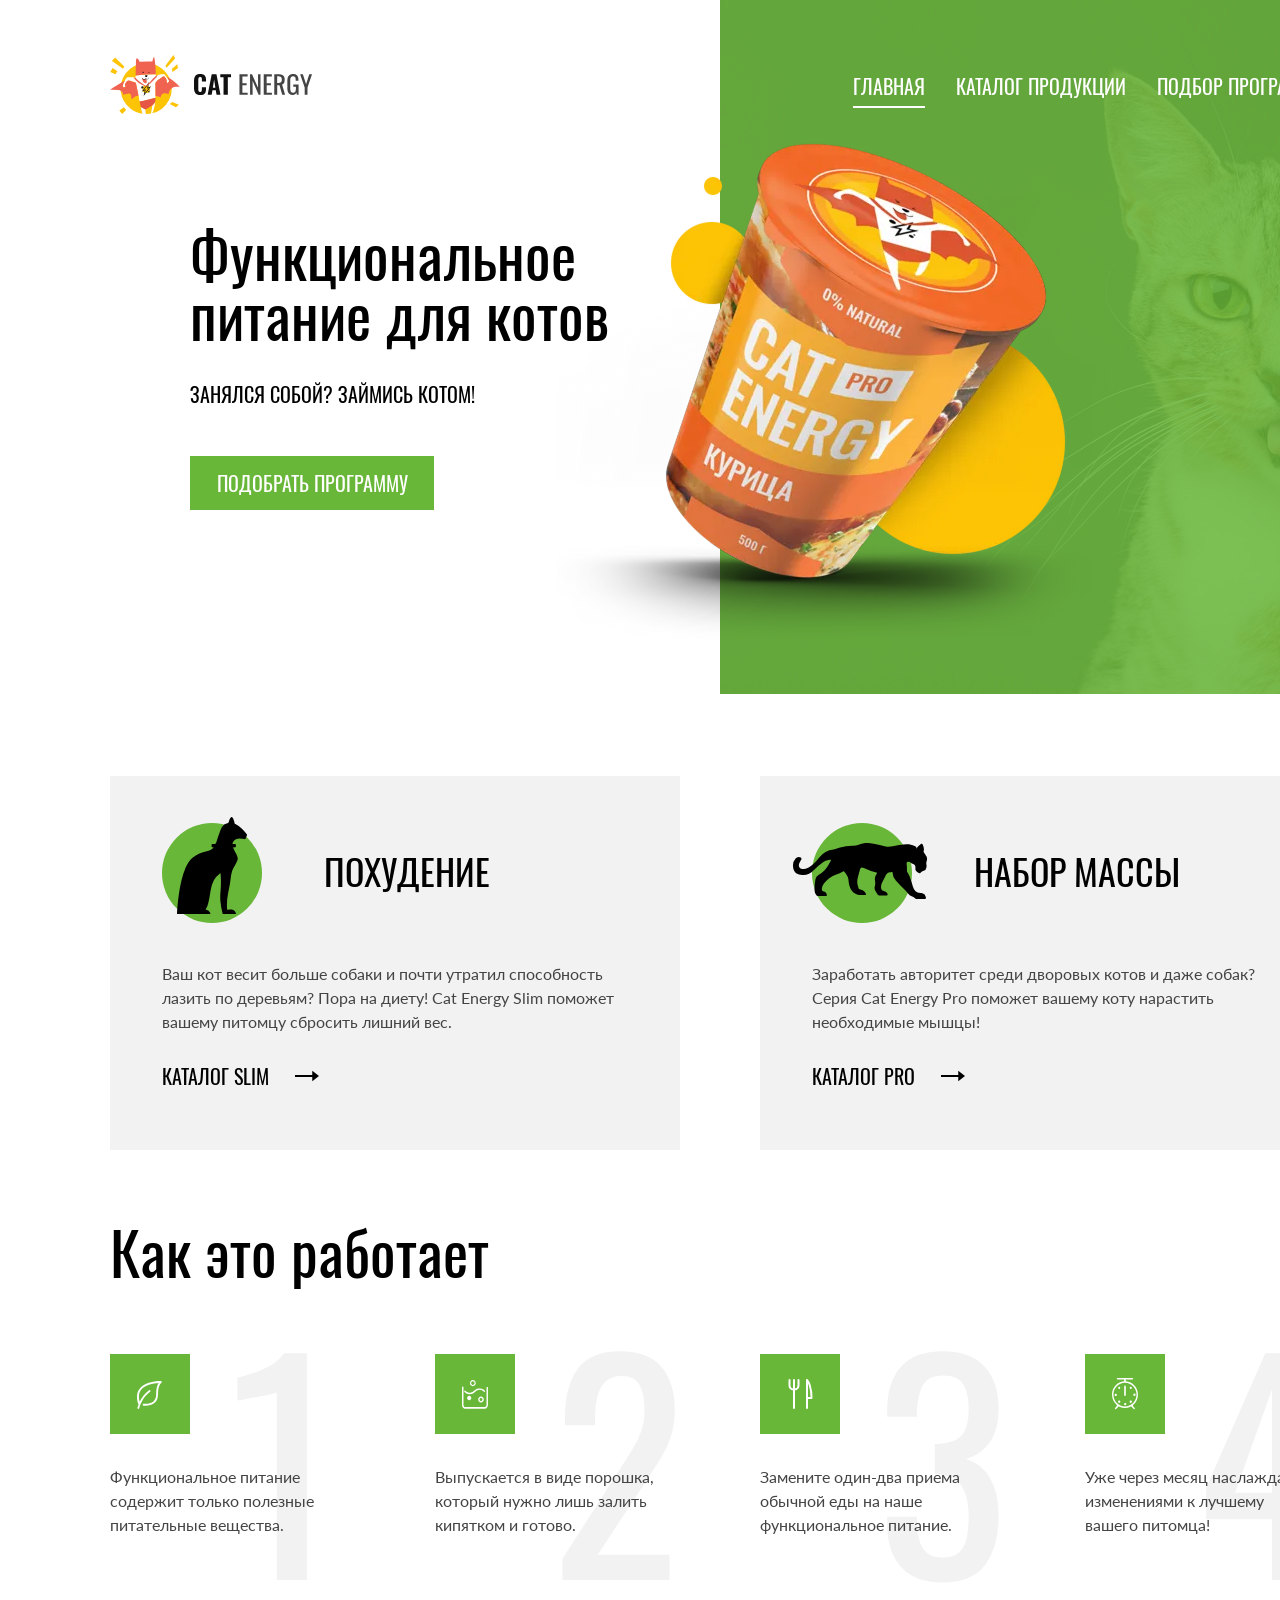
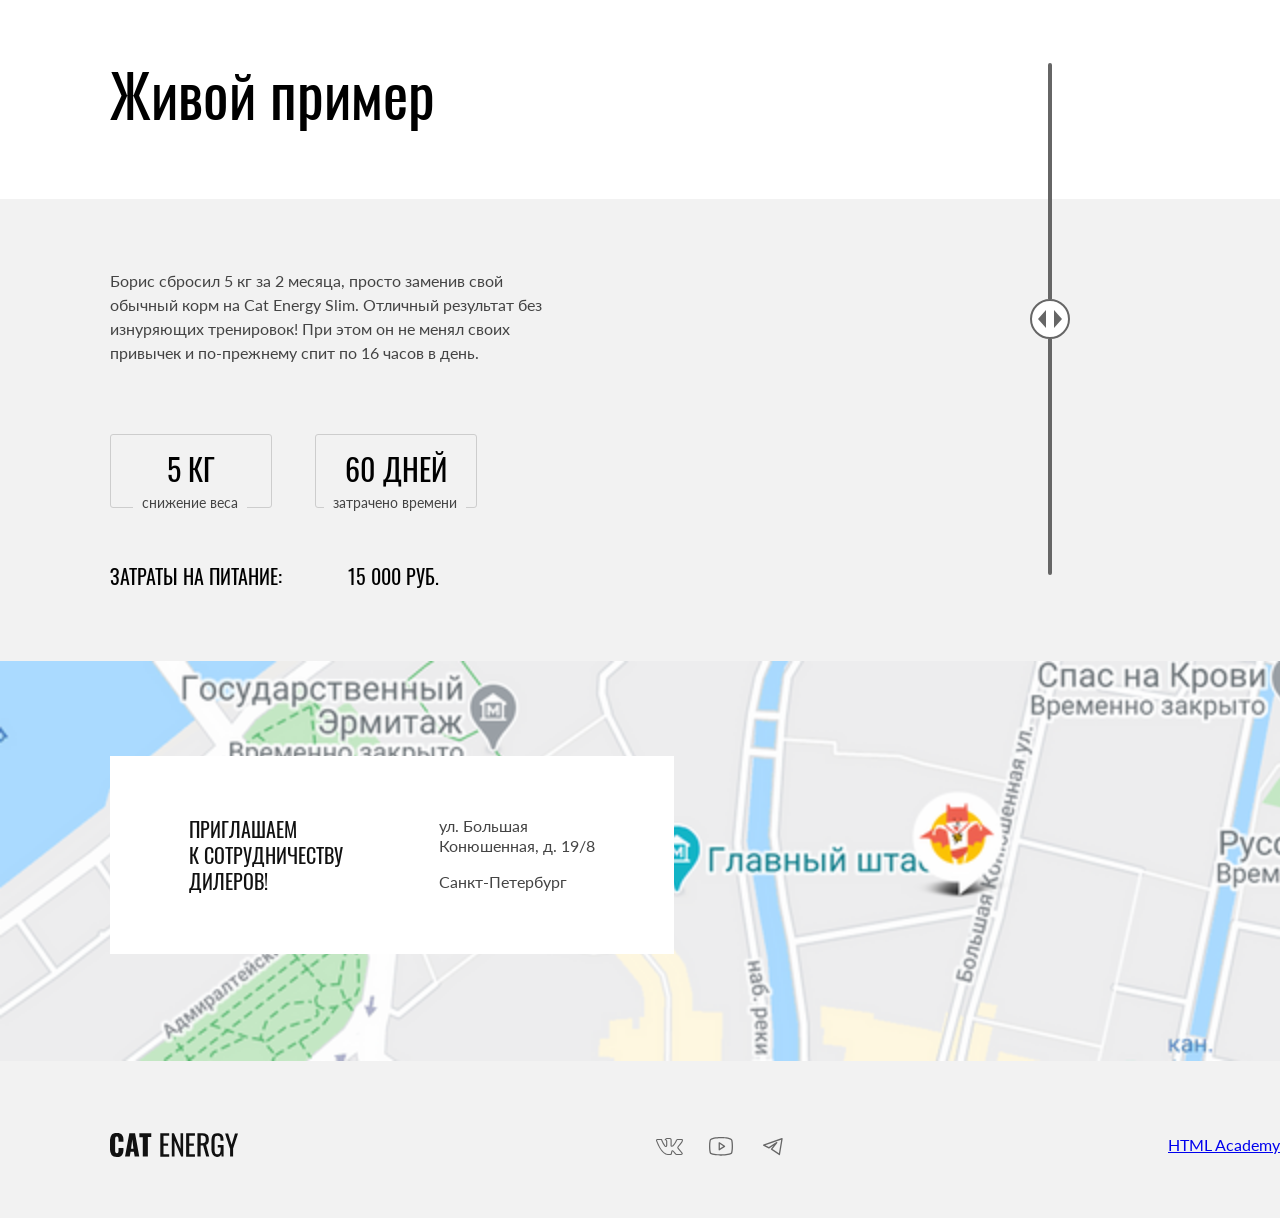
==== commit f717eaa9: "Deploying to gh-pages from @ Musa-Ismailov/2252139-cat-energy-2@d025f9171a231a53b1da76dd0b1e7ce22cff" ====
--- a/index.html
+++ b/index.html
@@ -1 +1 @@
-<!DOCTYPE html><html class="page" lang="ru"><head><meta charset="UTF-8"><title>cat-energy</title><meta name="viewport" content="width=device-width,initial-scale=1"><link rel="stylesheet" href="styles/styles.css"><script src="scripts/index.js" defer="defer"></script><link rel="icon" href="favicon.ico"><link rel="icon" href="icons/favicon.svg" type="image/svg+xml"><link rel="apple-touch-icon" href="favicons/apple-icon-180x180.png"><link rel="manifest" href="manifest.webmanifest"><link rel="preload" href="fonts/lato/Lato-Regular.woff2" as="font" type="font/woff2" crossorigin="anonymous"><link rel="preload" href="fonts/oswald/oswaldregular.woff2" as="font" type="font/woff2" crossorigin="anonymous"></head><body class="page__body"><header class="header" data-test="header"><div class="container"><nav class="main-nav main-nav--on main-nav--nojs"><div class="main-nav__logo-container"><a class="main-nav__logo-link" href="index.html"><picture><source media="(min-width: 1200px)" width="70" height="59" type="image/svg+xml" srcset="images/cat-logo-desktop.svg"><source media="(min-width: 768px)" width="60" height="50" type="image/svg+xml" srcset="images/cat-logo-tablet.svg"><img class="header__logo-img" src="images/cat-logo-mobile.svg" alt="логотип сайта" width="33" height="38"></picture></a><a class="header__logo-text-link" href="#"><picture><source media="(min-width:1200px)" width="118" height="21" type="image/svg+xml" srcset="images/cat-logo-text-desktop.svg"><img class="header__logo-text logo-text" src="images/cat-logo-text.svg" alt="текстовый логотип сайта" width="101" height="18"></picture></a></div><button class="main-nav__toggle" type="button"><span class="visually-hidden">Переключатель меню</span></button><ul class="main-nav__list"><li class="main-nav__item main-nav__item--active"><a href="#">главная</a></li><li class="main-nav__item"><a href="catalog.html">каталог продукции</a></li><li class="main-nav__item"><a href="#">подбор программы</a></li></ul></nav></div></header><main class="main-container"><section class="choose" data-test="hero"><div class="container"><div class="choose__description"><h1 class="choose__title">Функциональное<br>питание для котов</h1><p class="choose__slogon">Занялся собой? Займись котом!</p></div><picture><source type="image/webp" media="(min-width:1200px)" width="552" height="499" srcset="images/cat-feed-desktop@1x.webp, images/cat-feed-desktop@2x.webp 2x"><source type="image/webp" media="(min-width:768px)" width="709" height="609" srcset="images/cat-feed-tablet@1x.webp, images/cat-feed-tablet@2x.webp 2x"><source type="image/webp" width="280" height="270" srcset="images/cat-feed-mobile@1x.webp, images/cat-feed-mobile@2x.webp 2x"><source media="(min-width:1200px)" width="552" height="499" type="image/png" srcset="images/cat-feed-desktop@1x.png, images/cat-feed-desktop@2x.png 2x"><source media="(min-width:768px)" width="709" height="609" srcset="images/cat-feed-tablet@1x.jpg, images/cat-feed-tablet@2x.jpg 2x" type="image/jpeg"><img class="choose__img" src="images/cat-feed-mobile@1x.png" alt="фото корма от магазина" width="280" height="270" srcset="images/cat-feed-mobile@2x.png 2"></picture><a class="choose__button-link" href="#"><button class="choose__button button" type="button">подобрать программу</button></a></div></section><section class="catalogs" data-test="programs"><div class="container"><h2 class="visually-hidden">Котологи</h2><ul class="catalogs__list"><li class="catalogs__item"><h3 class="catalogs__title catalogs__title--thin">Похудение</h3><p class="catalogs__description">Ваш кот весит больше собаки и почти утратил способность лазить по деревьям? Пора на диету! Cat Energy Slim поможет вашему питомцу сбросить лишний вес.</p><a class="catalogs__link" href="#">каталог slim</a></li><li class="catalogs__item"><h3 class="catalogs__title catalogs__title--massive">Набор массы</h3><p class="catalogs__description">Заработать авторитет среди дворовых котов и даже собак? Серия Cat Energy Pro поможет вашему коту нарастить необходимые мышцы!</p><a class="catalogs__link catalogs__link--massive" href="#">каталог pro</a></li></ul></div></section><section class="advantages" data-test="features"><div class="container"><h2 class="advantages__title">Как это работает</h2><ul class="advantages__list"><li class="advantages__item advantages__item--nutritious">Функциональное питание содержит только полезные питательные вещества.</li><li class="advantages__item advantages__item--water">Выпускается в виде порошка, который нужно лишь залить кипятком и готово.</li><li class="advantages__item advantages__item--food">Замените один-два приема обычной еды на наше функциональное питание.</li><li class="advantages__item advantages__item--time">Уже через месяц наслаждайтесь изменениями к лучшему<br>вашего питомца!</li></ul></div></section><section class="example" data-test="proof"><div class="container"><div class="example__simple-container"><h2 class="example__title">Живой пример</h2><p class="example__description">Борис сбросил 5 кг за 2 месяца, просто заменив свой обычный корм на Cat Energy Slim. Отличный результат без изнуряющих тренировок! При этом он не менял своих привычек и по-прежнему спит по 16 часов в день.</p><div class="example__container-description"><div class="example__indicators"><div class="example__indicator example-indicator"><p>5 КГ</p><span>снижение веса</span></div><div class="example__indicator example-indicator"><p>60 ДНЕЙ</p><span>затрачено времени</span></div></div><p class="example__expenses"><span>Затраты на питание:</span> <span>15 000 РУБ.</span></p></div></div><div class="example__slids"><div class="example__slide"><picture><source media="(min-width:768px)" width="560" height="512" srcset="images/thick-cat-example@1x.png, images/thick-cat-example@2x.png 2x" type="image/png"><img class="example__slide-img" src="images/thick-cat-example-mobile@1x.png" width="280" height="256" alt="Кот до похудения" srcset="images/thick-cat-example-mobile@2x.png 2x"></picture></div><div class="example__slide example__slide--before"><picture><source media="(min-width:768px)" width="560" height="512" srcset="images/skinny-cat-example@1x.png, images/skinny-cat-example@2x.png 2x" type="image/png"><img class="example__slide-img" src="images/skinny-cat-example-mobile@1x.png" width="280" height="256" alt="Кот после похудения" srcset="images/skinny-cat-example-mobile@2x.png 2x"></picture></div><button class="example__slides-button button" type="button"><span class="visually-hidden">кнопка для управления слайдером</span></button></div></div></section><section class="location" data-test="contacts"><div class="container"><h2 class="visually-hidden">Карта</h2><div class="location__conteiner-description"><p class="location__description">приглашаем<br>к сотрудничеству<br>дилеров!</p><address class="location__adress">ул. Большая<br>Конюшенная, д. 19/8<br class="location__double-space">Санкт-Петербург</address></div></div><picture><source media="(min-width:1200px)" width="1440" height="400" srcset="images/map-desktop@1x.png, images/map-desktop@2x.png 2x" type="image/png"><source media="(min-width:768px)" width="768" height="400" srcset="images/map-tablet@1x.png, images/map-tablet@2x.png 2x" type="image/png"><img class="location__map" src="images/map-mobile@1x.jpg" srcset="images/map-mobile@2x.jpg 2x" width="320" height="362" alt="карта питера с отмеченным магазином"></picture></section></main><footer class="main-footer" data-test="footer"><div class="container"><a class="main-footer__logo-text-link logo-text" href="#"><span class="visually-hidden">Текствый логотиа сайта CAT Energy</span></a><ul class="social-list main-footer__social-list"><li class="social-list__item"><a class="social-list__link social-list__link--vkontakte" href="#"><span class="visually-hidden">Мы в контакте</span></a></li><li class="social-list__item"><a class="social-list__link social-list__link--youtube" href="#"><span class="visually-hidden">Мы в ютубе</span></a></li><li class="social-list__item"><a class="social-list__link social-list__link--telegram" href="#"><span class="visually-hidden">Мы в телеграмме</span></a></li></ul><a class="main-footer__logo-link main-footer-logo-link" href="https://htmlacademy.ru/intensive/adaptive">HTML Academy</a></div></footer></body></html>+<!DOCTYPE html><html class="page" lang="ru"><head><meta charset="UTF-8"><title>cat-energy</title><meta name="viewport" content="width=device-width,initial-scale=1"><link rel="stylesheet" href="styles/styles.css"><script src="scripts/index.js" defer="defer"></script><link rel="icon" href="favicon.ico"><link rel="icon" href="icons/favicon.svg" type="image/svg+xml"><link rel="apple-touch-icon" href="favicons/apple-icon-180x180.png"><link rel="manifest" href="manifest.webmanifest"><link rel="preload" href="fonts/lato/Lato-Regular.woff2" as="font" type="font/woff2" crossorigin="anonymous"><link rel="preload" href="fonts/oswald/oswaldregular.woff2" as="font" type="font/woff2" crossorigin="anonymous"></head><body class="page__body"><header class="header" data-test="header"><div class="container"><nav class="main-nav main-nav--on main-nav--nojs"><div class="main-nav__logo-container"><a class="main-nav__logo-link" href="index.html"><picture><source media="(min-width: 1200px)" width="70" height="59" type="image/svg+xml" srcset="images/cat-logo-desktop.svg"><source media="(min-width: 768px)" width="60" height="50" type="image/svg+xml" srcset="images/cat-logo-tablet.svg"><img class="header__logo-img" src="images/cat-logo-mobile.svg" alt="логотип сайта" width="33" height="38"></picture></a><a class="header__logo-text-link" href="#"><picture><source media="(min-width:1200px)" width="118" height="21" type="image/svg+xml" srcset="images/cat-logo-text-desktop.svg"><img class="header__logo-text logo-text" src="images/cat-logo-text.svg" alt="текстовый логотип сайта" width="101" height="18"></picture></a></div><button class="main-nav__toggle" type="button"><span class="visually-hidden">Переключатель меню</span></button><ul class="main-nav__list"><li class="main-nav__item main-nav__item--active"><a href="#">главная</a></li><li class="main-nav__item"><a href="catalog.html">каталог продукции</a></li><li class="main-nav__item"><a href="#">подбор программы</a></li></ul></nav></div></header><main class="main-container"><section class="choose" data-test="hero"><div class="container"><div class="choose__description"><h1 class="choose__title">Функциональное<br>питание для котов</h1><p class="choose__slogon">Занялся собой? Займись котом!</p></div><picture><source type="image/webp" media="(min-width:1200px)" width="552" height="499" srcset="images/cat-feed-desktop@1x.webp, images/cat-feed-desktop@2x.webp 2x"><source type="image/webp" media="(min-width:768px)" width="709" height="609" srcset="images/cat-feed-tablet@1x.webp, images/cat-feed-tablet@2x.webp 2x"><source type="image/webp" width="280" height="270" srcset="images/cat-feed-mobile@1x.webp, images/cat-feed-mobile@2x.webp 2x"><source media="(min-width:1200px)" width="552" height="499" type="image/png" srcset="images/cat-feed-desktop@1x.png, images/cat-feed-desktop@2x.png 2x"><source media="(min-width:768px)" width="709" height="609" srcset="images/cat-feed-tablet@1x.jpg, images/cat-feed-tablet@2x.jpg 2x" type="image/jpeg"><img class="choose__img" src="images/cat-feed-mobile@1x.png" alt="фото корма от магазина" width="280" height="270" srcset="images/cat-feed-mobile@2x.png 2x"></picture><a class="choose__button-link choose__button button" href="#">подобрать программу</a></div></section><section class="catalogs" data-test="programs"><div class="container"><h2 class="visually-hidden">Котологи</h2><ul class="catalogs__list"><li class="catalogs__item"><h3 class="catalogs__title catalogs__title--thin">Похудение</h3><p class="catalogs__description">Ваш кот весит больше собаки и почти утратил способность лазить по деревьям? Пора на диету! Cat Energy Slim поможет вашему питомцу сбросить лишний вес.</p><a class="catalogs__link" href="#">каталог slim</a></li><li class="catalogs__item"><h3 class="catalogs__title catalogs__title--massive">Набор массы</h3><p class="catalogs__description">Заработать авторитет среди дворовых котов и даже собак? Серия Cat Energy Pro поможет вашему коту нарастить необходимые мышцы!</p><a class="catalogs__link catalogs__link--massive" href="#">каталог pro</a></li></ul></div></section><section class="advantages" data-test="features"><div class="container"><h2 class="advantages__title">Как это работает</h2><ul class="advantages__list"><li class="advantages__item advantages__item--nutritious">Функциональное питание содержит только полезные питательные вещества.</li><li class="advantages__item advantages__item--water">Выпускается в виде порошка, который нужно лишь залить кипятком и готово.</li><li class="advantages__item advantages__item--food">Замените один-два приема обычной еды на наше функциональное питание.</li><li class="advantages__item advantages__item--time">Уже через месяц наслаждайтесь изменениями к лучшему<br>вашего питомца!</li></ul></div></section><section class="example" data-test="proof"><div class="container"><div class="example__simple-container"><h2 class="example__title">Живой пример</h2><p class="example__description">Борис сбросил 5 кг за 2 месяца, просто заменив свой обычный корм на Cat Energy Slim. Отличный результат без изнуряющих тренировок! При этом он не менял своих привычек и по-прежнему спит по 16 часов в день.</p><div class="example__container-description"><div class="example__indicators"><div class="example__indicator example-indicator"><p>5 КГ</p><span>снижение веса</span></div><div class="example__indicator example-indicator"><p>60 ДНЕЙ</p><span>затрачено времени</span></div></div><p class="example__expenses"><span>Затраты на питание:</span> <span>15 000 РУБ.</span></p></div></div><div class="example__slids"><div class="example__slide"><picture><source media="(min-width:768px)" width="560" height="512" srcset="images/thick-cat-example@1x.png, images/thick-cat-example@2x.png 2x" type="image/png"><img class="example__slide-img" src="images/thick-cat-example-mobile@1x.png" width="280" height="256" alt="Кот до похудения" srcset="images/thick-cat-example-mobile@2x.png 2x"></picture></div><div class="example__slide example__slide--before"><picture><source media="(min-width:768px)" width="560" height="512" srcset="images/skinny-cat-example@1x.png, images/skinny-cat-example@2x.png 2x" type="image/png"><img class="example__slide-img" src="images/skinny-cat-example-mobile@1x.png" width="280" height="256" alt="Кот после похудения" srcset="images/skinny-cat-example-mobile@2x.png 2x"></picture></div><button class="example__slides-button button" type="button"><span class="visually-hidden">кнопка для управления слайдером</span></button></div></div></section><section class="location" data-test="contacts"><div class="container"><h2 class="visually-hidden">Карта</h2><div class="location__conteiner-description"><p class="location__description">приглашаем<br>к сотрудничеству<br>дилеров!</p><address class="location__adress">ул. Большая<br>Конюшенная, д. 19/8<br class="location__double-space">Санкт-Петербург</address></div></div><picture><source media="(min-width:1200px)" width="1440" height="400" srcset="images/map-desktop@1x.png, images/map-desktop@2x.png 2x" type="image/png"><source media="(min-width:768px)" width="768" height="400" srcset="images/map-tablet@1x.png, images/map-tablet@2x.png 2x" type="image/png"><img class="location__map" src="images/map-mobile@1x.jpg" srcset="images/map-mobile@2x.jpg 2x" width="320" height="362" alt="карта питера с отмеченным магазином"></picture></section></main><footer class="main-footer" data-test="footer"><div class="container"><a class="main-footer__logo-text-link logo-text" href="#"><span class="visually-hidden">Текствый логотиа сайта CAT Energy</span></a><ul class="social-list main-footer__social-list"><li class="social-list__item"><a class="social-list__link social-list__link--vkontakte" href="#"><span class="visually-hidden">Мы в контакте</span></a></li><li class="social-list__item"><a class="social-list__link social-list__link--youtube" href="#"><span class="visually-hidden">Мы в ютубе</span></a></li><li class="social-list__item"><a class="social-list__link social-list__link--telegram" href="#"><span class="visually-hidden">Мы в телеграмме</span></a></li></ul><a class="main-footer__logo-link main-footer-logo-link" href="https://htmlacademy.ru/intensive/adaptive">HTML Academy</a></div></footer></body></html>
--- a/styles/styles.css
+++ b/styles/styles.css
@@ -1 +1 @@
-@font-face{font-family:Lato;src:url(../fonts/lato/Lato-Regular.woff2)format("woff2");font-weight:400;font-display:swap;font-style:normal}@font-face{font-family:Oswald;src:url(../fonts/oswald/oswaldregular.woff2)format("woff2");font-weight:400;font-display:swap;font-style:normal}body{color:#444;background-color:#fff;width:320px;margin:0 auto;font-family:Lato,sans-serif;font-size:14px;font-weight:400;line-height:18px}.visually-hidden{clip:rect(0 0 0 0);border:0;width:1px;height:1px;margin:-1px;padding:0;position:absolute;overflow:hidden}.container{width:280px;margin:0 auto}@media (width>=768px){.container{width:708px}body{width:768px}}@media (width>=1200px){.container{width:1220px}body{width:1440px}}.header__logo-text-link{margin-left:56px;display:block}.header{padding:13px 0 10px;position:relative}@media (width<=767px){.header__logo-text--catalog{display:block}.catalog .header__logo-text-link{margin-top:2px}}@media (width>=768px){.header__logo-text-link{margin-left:13px}.header{padding-top:25px}}@media (width>=1200px){.header{padding-top:55px}.header__logo-text-link{margin:0;padding-left:14px}}.button{color:#fff;text-transform:uppercase;cursor:pointer;background-color:#68b738;border:none;width:280px;padding:10px 63.5px;font-family:Oswald,sans-serif;font-size:16px;line-height:20px}.button:hover{background-color:#5eaa2f}.button:active{color:#ffffff80}.main-nav__item a{color:#000;text-transform:uppercase;font-family:Oswald,sans-serif;font-size:20px;line-height:20px;text-decoration:none;display:block}.main-nav__logo-container{align-items:center;display:flex}@media (width<=767px){.main-nav__item{text-align:center;margin:0;padding:22px 0 24px;list-style:none;box-shadow:0 -1px #e6e6e6}.main-nav__item:last-child{border-bottom:1px solid #e6e6e6}}.main-nav__toggle{z-index:2;cursor:pointer;background-color:#fff;background-image:url(../icons/stack.svg#burger);background-size:24px 24px;border:none;width:24px;height:24px;margin-bottom:3px;padding:0}.main-nav--off .main-nav__toggle{background-image:url(../icons/stack.svg#obelisk);background-size:18px 18px;width:18px;height:18px;margin-top:-5px}@media (width<=767px){.main-nav--on .main-nav__list{display:none}}.main-nav__logo-link{text-decoration:none}.main-nav{justify-content:space-between;align-items:center;display:flex}.main-nav--nojs .main-nav__toggle{display:none}.main-nav--nojs .main-nav__list{display:block;position:static}@media (width<=767px){.main-nav--nojs{flex-wrap:wrap}.main-nav--nojs .main-nav__item{display:block}.main-nav--nojs .main-nav__item:last-child{border-bottom:none;padding-bottom:10px}.main-nav--nojs .main-nav__item:last-child:after{content:"";background-color:#e6e6e6;width:100%;height:1px;position:absolute;bottom:0;left:0}.main-nav__list{z-index:10;background-color:#fff;width:320px;margin:0;padding:0;position:absolute;bottom:-199px;left:0}}@media (width>=768px){.main-nav__toggle{display:none}.main-nav__list{flex-wrap:wrap;justify-content:space-between;min-width:436px;margin:0 4px 1px 0;list-style:none;display:flex;position:static}.main-nav__item a{font-size:18px;line-height:24px}.main-nav__item--active{text-underline-offset:11px;-webkit-text-decoration:underline #68b738;text-decoration:underline #68b738;text-decoration-thickness:2px}}@media (width>=1200px){.main-nav__list{min-width:475px;margin-right:2px}.main-nav__item a{color:#fff;font-size:20px;line-height:100%}.main-nav__item:hover{opacity:.6}.main-nav__item:active{opacity:.3}.main-nav__item--active{text-decoration-color:#fff}.main-nav__list-catalog .main-nav__item--active{text-decoration-color:#68b738}.main-nav__item--catalog a{color:#000}.main-nav__list-catalog a{color:#111}.main-nav__logo-container:hover{opacity:.8}.main-nav__logo-container:active{opacity:.6}}.choose__title{color:#fff;text-align:center;margin:0 auto 25px;font-family:Oswald,sans-serif;font-size:36px;font-weight:400;line-height:36px}.choose__slogon{color:#fff;text-align:center;text-transform:uppercase;margin:0 0 29px;font-family:Oswald,sans-serif;line-height:14px}.choose__img{margin-bottom:3px;display:block}.choose{margin-top:27px;margin-bottom:20px;position:relative}.choose__description{position:relative}.choose__description:before{content:"";z-index:-2;background-image:url(../images/cat-feed-background-mobile@1x.jpg);background-repeat:no-repeat;background-size:320px 302px;width:320px;height:302px;position:absolute;top:-27px;left:-20px}@media (resolution>=2dppx){.choose__description:before{background-image:url(../images/cat-feed-background-mobile@2x.jpg)}}.choose__description:after{content:"";opacity:.85;z-index:-1;background-color:#68b738;width:320px;height:302px;position:absolute;top:-27px;left:-20px}@media (width>=768px){.choose__description{margin-left:90px}.choose__description:after,.choose__description:before{display:none}.choose__slogon{color:#000;text-align:left;text-transform:uppercase;margin-bottom:21px;font-size:20px;line-height:20px}.choose__title{color:#000;text-align:left;margin-bottom:40px;font-size:60px;font-weight:400;line-height:60px}.choose{margin-top:51px;margin-bottom:0}.choose__button{width:242px;padding:14px 26px;font-size:20px;line-height:26px;position:absolute;top:230px;left:120px}.choose__img{margin-bottom:0}}@media (width>=1200px){.choose{min-height:470px;margin-top:96px;margin-bottom:82px}.choose__button{width:244px;top:232px;left:190px}.choose__img{position:absolute;top:-81px;right:331px}.choose__description{margin-left:80px}.choose__description:after{width:720px;height:694px;display:block;top:-224px;left:auto;right:-110px}.choose__description:before{background-image:url(../images/cat-feed-background-desktop@1x.jpg);background-size:cover;width:720px;height:694px;display:block;top:-224px;left:auto;right:-110px}}@media (width>=1200px) and (resolution>=2dppx){.choose__description:before{background-image:url(../images/cat-feed-background-desktop@1x.jpg)}}.catalogs__title{color:#000;text-transform:uppercase;margin:0 0 29px 70px;font-family:Oswald,sans-serif;font-size:24px;font-weight:400;line-height:37px}.catalogs{margin-bottom:21px}.catalogs__item{background-color:#f2f2f2;margin-bottom:21px;padding:30px 20px 18px;list-style:none;position:relative}@media (width<=767px){.catalogs__item:after{content:"";background-color:#d9d9d9;height:1px;position:absolute;bottom:55px;left:20px;right:20px}}.catalogs__list{margin:0;padding:0}.catalogs__item:last-child{margin:0}.catalogs__description{width:227px;margin:0 0 42px}.catalogs__link{color:#000;text-transform:uppercase;padding-right:37px;font-family:Oswald,sans-serif;font-size:16px;line-height:16px;text-decoration:none;position:relative}.catalogs__title--massive:before{content:"";background-image:url(../icons/stack.svg#pumped-cat-mobile);background-repeat:no-repeat;background-size:67px 50px;width:67px;height:50px;position:absolute;top:24px;left:13px}@media (width>=768px){.catalogs__title--massive:before{background-image:url(../icons/stack.svg#pumped-cat-tablet);background-size:auto;width:277px;height:228px}}@media (width>=1200px){.catalogs__title--massive:before{background-image:url(../icons/stack.svg#pumped-cat-desktop);background-size:134px 100px;width:134px;height:100px}}.catalogs__title--thin:before{content:"";background-image:url(../icons/stack.svg#skinny-cat-mobile);background-repeat:no-repeat;background-size:50px 53px;width:50px;height:53px;position:absolute;top:21px;left:20px}@media (width>=768px){.catalogs__title--thin:before{background-image:url(../icons/stack.svg#skinny-cat-tablet);background-size:200px 211px;width:200px;height:211px}}@media (width>=1200px){.catalogs__title--thin:before{background-image:url(../icons/stack.svg#skinny-cat-desktop);background-size:100px 106px;width:100px;height:106px}}.catalogs__link:after{content:"";background-color:#000;width:9px;height:12px;position:absolute;top:6px;left:118px;-webkit-mask-image:url(../icons/stack.svg#tip);mask-image:url(../icons/stack.svg#tip);-webkit-mask-size:9px 12px;mask-size:9px 12px;-webkit-mask-repeat:no-repeat;mask-repeat:no-repeat}.catalogs__link:before{content:"";background-color:#000;width:18px;height:2px;position:absolute;top:11px;left:102px}@media (width>=768px){.catalogs__link:before{top:14px;left:133px}.catalogs__item{margin-bottom:30px;padding:77px 0 59px 52px}.catalogs__link{padding-right:47px;font-size:20px;line-height:100%}.catalogs__link:after{top:9px;left:149px}.catalogs__description{width:340px;margin-bottom:57px;font-size:16px;line-height:24px}.catalogs__title{margin:0 0 24px;font-size:36px;line-height:36px}.catalogs__title--massive:before{top:81px;left:auto;right:25px}.catalogs__title--thin:before{top:81px;left:auto;right:63px}.catalogs{margin-bottom:45px}}@media (width>=1200px){.catalogs__item{width:570px;margin:0 80px 0 0;padding-bottom:61px}.catalogs__list{display:flex}.catalogs__description{width:457px;margin-bottom:32px;font-size:16px;line-height:24px}.catalogs__title{margin-bottom:73px;margin-left:162px;font-size:36px;line-height:36px}.catalogs__link{font-size:20px;line-height:100%}.catalogs__title--thin:before{top:41px;left:52px;right:auto}.catalogs__title--massive:before{top:47px;left:33px;right:auto}.catalogs{margin-bottom:71px}.catalogs__link:after{transition:left .3s}.catalogs__link:hover:after{left:159px}.catalogs__link:before{transition:width .3s}.catalogs__link:hover:before{width:28px}.catalogs__link:active{opacity:.3}}.catalogs__link--massive:after{left:124px}.catalogs__link--massive:before{left:98px}@media (width>=768px){.catalogs__link--massive:after{left:145px}.catalogs__link--massive:hover:after{left:155px}.catalogs__link--massive:before{left:129px}}@media (width<=767px){.catalogs__link--massive:after{left:114px}}.advantages__title{color:#000;margin:0 0 42px;font-family:Oswald,sans-serif;font-size:36px;font-weight:400;line-height:40px}.advantages{margin-bottom:53px}.advantages__item{max-width:200px;margin-bottom:26px;margin-left:80px;list-style:none;position:relative}.advantages__item:last-child{margin:0 0 0 80px}.advantages__item--nutritious:before{content:"";background-image:url(../icons/stack.svg#leaf-mobile);width:60px;height:60px;position:absolute}@media (width>=768px){.advantages__item--nutritious:before{background-image:url(../icons/stack.svg#leaf);width:80px;height:80px}}.advantages__item--water:before{content:"";background-image:url(../icons/stack.svg#boiling-mobile);width:60px;height:60px;position:absolute}@media (width>=768px){.advantages__item--water:before{background-image:url(../icons/stack.svg#boiling);width:80px;height:80px}}.advantages__item--food:before{content:"";background-image:url(../icons/stack.svg#devices-mobile);width:60px;height:60px;position:absolute}@media (width>=768px){.advantages__item--food:before{background-image:url(../icons/stack.svg#devices);width:80px;height:80px}}.advantages__item--time:before{content:"";background-image:url(../icons/stack.svg#alarm-mobile);width:60px;height:60px;position:absolute}@media (width>=768px){.advantages__item--time:before{background-image:url(../icons/stack.svg#alarm);width:80px;height:80px}}.advantages__item:before{top:-2px;left:-80px}.advantages__list{margin:0;padding:0}@media (width>=768px){.advantages__title{margin-bottom:32px;font-size:60px;line-height:60px}.advantages__item{max-width:250px;min-height:129px;margin:0;padding-top:151px;font-size:16px;line-height:24px}.advantages__item:last-child{margin:0}.advantages__list{flex-wrap:wrap;grid-template-columns:repeat(2,250px);justify-content:space-between;row-gap:37px;padding-right:74px;display:grid}.advantages__item:before{top:40px;left:0}.advantages{margin-bottom:47px}}@media (width>=1200px){.advantages{margin-bottom:69px}.advantages__list{padding-right:0;display:flex}.advantages__item--time{max-width:245px}.advantages__title{margin-bottom:33px}}@media (width>=768px){.advantages__list{counter-reset:item-numbers}.advantages__item{z-index:3;position:relative}.advantages__item:after{counter-increment:item-numbers;content:counter(item-numbers);color:#f2f2f2;z-index:-1;font-family:Oswald,sans-serif;font-size:280px;font-weight:400;line-height:280px;position:absolute;bottom:0;right:0}.advantages__item--nutritious:after{right:25px}}@media (width<=767px){.advantages__item--time br{display:none}}.example-indicator p{color:#000;text-transform:uppercase;margin:0;font-family:Oswald,sans-serif;font-size:24px;line-height:24px}.example-indicator span{font-size:12px;line-height:12px}.example__title{color:#000;margin:0 0 40px;font-family:Oswald,sans-serif;font-size:36px;font-weight:400;line-height:40px}.example__expenses{color:#000;text-align:center;margin:0 0 20px;font-family:Oswald,sans-serif;line-height:20px}.example__slides-button{z-index:1;background-color:#fff;border:2px solid #666;border-radius:50%;width:40px;height:40px;padding:0;position:absolute;top:50%;left:50%;transform:translate(-50%,-50%)}.example__slides-button:hover{background-color:#fff;border-color:#68b738}.example__slides-button:hover:before{background-color:#68b738}.example__slides-button:focus{border-color:#68b738}.example__slides-button:focus:before{background-color:#68b738}.example__slides-button:active{opacity:.6;border-color:#5eaa2f}.example__slides-button:active:before{opacity:.6;background-color:#5eaa2f}.example__slides-button:after{content:"";z-index:0;background:linear-gradient(0deg,#666 0 108px,#0000 108px 148px,#666 148px 256px);border-radius:2px;width:4px;height:256px;position:absolute;top:50%;left:50%;transform:translate(-50%,-50%)}@media (width>=768px){.example__slides-button:after{background:linear-gradient(0deg,#666 0 236px,#0000 236px 276px,#666 276px 512px);height:512px}}.example__slides-button:hover:after{background:linear-gradient(0deg,#68b738 0 108px,#0000 108px 148px,#68b738 148px 256px)}@media (width>=768px){.example__slides-button:hover:after{background:linear-gradient(0deg,#68b738 0 236px,#0000 236px 276px,#68b738 276px 512px)}}.example__slides-button:active:after{background:linear-gradient(0deg,#5eaa2f 0 108px,#0000 108px 148px,#5eaa2f 148px 256px)}@media (width>=768px){.example__slides-button:active:after{background:linear-gradient(0deg,#68b738 0 236px,#0000 236px 276px,#68b738 276px 512px)}}.example__slides-button:before{content:"";background-color:#666;width:24px;height:18px;position:absolute;top:9px;left:6px;-webkit-mask-image:url(../icons/stack.svg#double-arrow);mask-image:url(../icons/stack.svg#double-arrow);-webkit-mask-size:24px 18px;mask-size:24px 18px;-webkit-mask-repeat:no-repeat;mask-repeat:no-repeat}@media (width<=767px){.example{background-color:#eaeaea;padding-top:25px}}.example__description{margin:0 0 20px}.example__indicators{justify-content:space-between;margin-bottom:32px;display:flex}.example__indicator p{text-align:center;box-sizing:border-box;border:1px solid #cdcdcd;border-radius:3px;width:124px;padding:14.5px 0 17.5px}.example__indicator span{text-align:center;box-sizing:border-box;background-color:#eaeaea;max-width:87px;margin:0 auto;padding:0 10px;font-size:12px;line-height:12px;display:block;position:absolute;bottom:-13px;left:-2px;right:0}.example__expenses span{text-transform:uppercase}.example__indicator{position:relative}.example__slids{width:280px;height:256px;display:flex;position:relative}.example__slide{width:50%;overflow:hidden}.example__slide-img{width:280px;height:256px}.example__slide--before .example__slide-img{transform:translate(-50%)}.example{padding-bottom:41px}@media (width>=768px){.example__slids{width:560px;height:512px;margin:0 auto}.example__slide-img{width:560px;height:512px}.example__title{margin-bottom:60px;font-size:60px;line-height:60px}.example{padding-top:45px;padding-bottom:101px;position:relative}.example__description{margin-bottom:54px;font-size:16px;line-height:24px}.example__description:after{content:"";z-index:-1;background-color:#f2f2f2;width:100%;height:462px;position:absolute;bottom:0;left:0}.example__indicator p{width:162px;padding:15px 0 20px;font-size:30px;line-height:37px}.example__indicator span{background-color:#fff;max-width:max-content;padding:0 9px;font-size:14px;line-height:14px;bottom:11px}.example__indicators{width:367px;margin:0}.example__container-description{margin-bottom:88px;display:flex}.example__expenses{text-align:right;width:174px;height:max-content;margin-top:11px;margin-left:auto;font-size:20px;line-height:20px}.example__expenses span{margin-bottom:9px;display:block}}@media (width>=1200px){.example{padding:0}.example__simple-container{width:436px;margin-bottom:75px}.example__title{margin-bottom:146px}.example .container{justify-content:space-between;display:flex}.example__description{width:434px;margin-bottom:69px}.example__container-description{flex-direction:column;margin:0}.example__indicators{margin-bottom:58px}.example__expenses{width:max-content;margin:0;display:flex}.example__expenses span{margin:0 66px 0 0}.example__indicator span{background-color:#f2f2f2;bottom:-2px}.example__slids{margin:0}}.location__description{color:#111;text-transform:uppercase;flex-shrink:0;margin:0;font-family:Oswald,sans-serif;font-size:16px;line-height:20px}.location__adress{flex-shrink:0;margin-left:16.5px;font-style:normal;line-height:20px}.location__conteiner-description{padding:26px 0;display:flex}.location__map{display:block}@media (width>=768px){.location__conteiner-description{padding:60px 40px}.location__double-space{content:"";margin-bottom:1em;display:block}.location__adress{text-align:right;margin-left:auto;font-size:16px}.location__description{min-width:163px;font-size:20px;line-height:26px}}@media (width>=1200px){.location__conteiner-description{background-color:#fff;padding:60px 79px;position:absolute;top:95px;left:110px}.location{position:relative}.location__description{margin-right:87px}.location__adress{text-align:left}}.main-footer{background-color:#f2f2f2;padding:40px 0}.main-footer__logo-text-link{content:"";-webkit-mask-image:url(../icons/stack.svg#cat-logo-text-footer);mask-image:url(../icons/stack.svg#cat-logo-text-footer);-webkit-mask-position:auto;mask-position:auto;background-color:#111;width:128px;height:24px;margin:0 auto 19px;display:inline-block;position:relative;-webkit-mask-repeat:no-repeat;mask-repeat:no-repeat}.main-footer__logo-text-link:hover,.main-footer__logo-text-link:focus-visible{background-color:#3e3e3e}.main-footer__logo-text-link:active{background-color:#6b6b6b}@media (width<=767px){.main-footer__social-list{position:relative}.main-footer__social-list:after{content:"";background-color:#d9d9d9;height:1px;position:absolute;bottom:-17px;left:-74px;right:-74px}.main-footer__social-list:before{content:"";background-color:#d9d9d9;height:1px;position:absolute;bottom:45px;left:-74px;right:-74px}}.main-footer__logo-text{display:block}.main-footer__social-list{margin:20px auto}.main-footer .container{flex-direction:column;display:flex}.main-footer__logo-link{margin-top:17px}@media (width>=768px){.main-footer .container{flex-direction:row;justify-content:space-between;align-items:center}.main-footer__social-list,.main-footer__logo-text-link{margin:0}.main-footer{padding:56px 0}.main-footer-logo-link{width:162px;margin:0}}@media (width>=1200px){.main-footer{padding-top:67px}}.social-list__link--vkontakte{background-color:#666;width:28px;height:22px;display:inline-block;-webkit-mask-image:url(../icons/stack.svg#vkontakte);mask-image:url(../icons/stack.svg#vkontakte);-webkit-mask-size:auto;mask-size:auto;-webkit-mask-repeat:no-repeat;mask-repeat:no-repeat}.social-list__link--youtube{background-color:#666;width:28px;height:22px;display:inline-block;-webkit-mask-image:url(../icons/stack.svg#youtube);mask-image:url(../icons/stack.svg#youtube);-webkit-mask-size:auto;mask-size:auto;-webkit-mask-repeat:no-repeat;mask-repeat:no-repeat}.social-list__link--telegram{background-color:#666;width:28px;height:22px;display:inline-block;-webkit-mask-image:url(../icons/stack.svg#telegram);mask-image:url(../icons/stack.svg#telegram);-webkit-mask-size:auto;mask-size:auto;-webkit-mask-repeat:no-repeat;mask-repeat:no-repeat}.social-list__link:hover,.social-list__link:focus{background-color:#68b738}.social-list__link:active{opacity:.3;background-color:#68b738}.social-list{justify-content:space-between;width:132px;padding:0;list-style:none;display:flex}@media (width>=768px){.social-list{width:96px;margin-top:6px}}.social-list__item{margin-right:24px}.main-footer-logo-link{justify-content:space-between;align-items:center;font-size:16px;line-height:20px;display:flex}.main-footer-logo-link:after{content:"";background-color:#666;width:27px;height:34px;display:inline-block;-webkit-mask-image:url(../icons/stack.svg#logo-html);mask-image:url(../icons/stack.svg#logo-html);-webkit-mask-size:auto;mask-size:auto;-webkit-mask-repeat:no-repeat;mask-repeat:no-repeat}.main-footer-logo-link:hover:after,.main-footer-logo-link:focus:after{background-color:#68b738}.main-footer-logo-link:active:after{opacity:.3;background-color:#68b738}.catalog-products__title{color:#000;margin:0;padding:28px 0 42px;font-family:Oswald,sans-serif;font-size:36px;font-weight:400;line-height:36px}.catalog-products__img-mini,.catalog-products__img{display:block}@media (width<=767px){.catalog-products__title{position:relative}.catalog-products__title:after{content:"";background-color:#ebebeb;height:1px;position:absolute;bottom:0;left:-20px;right:-20px}.catalog-products__title:before{content:"";background-color:#d9d9d9;height:1px;position:absolute;top:0;left:-20px;right:-20px}.catalog-products__product-card{margin-bottom:1px;position:relative}.catalog-products__product-card:after{content:"";background-color:#ebebeb;height:1px;position:absolute;bottom:0;left:-20px;right:-20px}}.catalog-products__list{margin:0;padding:0;list-style:none}.catalog-products__product-card{padding:20px 0 25px}@media (width>=768px){.catalog-products{margin-bottom:74px}.catalog-products__list{grid-template-columns:repeat(2,324px);gap:141px 60px;display:grid}.catalog-products__product-card{box-sizing:border-box;background-color:#f2f2f2;width:324px;height:430px;padding:0 37px 40px}.catalog-products__title{margin:51px 0 165px;padding:0;font-size:60px;line-height:60px}}@media (width>=1200px){.catalog-products{margin-bottom:71px}.catalog-products__list{grid-template-columns:repeat(4,245px);gap:144px 80px}.catalog-products__title{margin-top:60px}.catalog-products__product-card{width:245px;padding:0 38px 40px}}.product-card__title{color:#222;text-transform:uppercase;margin:0 0 14px;font-family:Oswald,sans-serif;font-size:16px;font-weight:400;line-height:20px}.product-card__container{display:flex}@media (width<=767px){.product-card__button{width:100%}.product-card__container{margin-bottom:16px}.product-card__characteristics-container{width:140px}.product-card__title{width:76px}.product-card__image-container{justify-content:center;align-items:center;width:140px;height:107px;display:flex}.catalog-products__img-mini,.catalog-products__img{margin:auto}}@media (width>=768px){.product-card__container{flex-direction:column}.product-card__image-container{justify-content:center;align-items:center;width:200px;height:210px;margin:-71px auto 12px;display:flex}.product-card__title{text-align:center;text-transform:uppercase;width:135px;margin:0 auto 21px;font-size:20px;font-weight:400;line-height:24px}.product-card__button{width:100%;margin-top:32px}}@media (width>=1200px){.product-card__image-container{width:169px}.product-card__button{padding:10px 0}.product-card__title{margin-bottom:24px}}.card-characteristics{font-size:12px;line-height:16px}.card-characteristics__container{justify-content:space-between;display:flex}@media (width>=768px){.card-characteristics__container{margin-bottom:7px;padding-bottom:5px;font-size:16px;line-height:20px;position:relative}.card-characteristics__container:after{content:"";background-color:#cdcdcd;height:1px;position:absolute;bottom:0;left:0;right:0}.card-characteristics__container:last-child{margin-bottom:0;padding-bottom:5px}}@media (width>=1200px){.card-characteristics__container{padding:0 1px 5px}.card-characteristics__container:nth-child(2){margin-bottom:4px;padding-bottom:8px}.card-characteristics__container:last-child{padding-bottom:11px}}.card-more__title{color:#111;text-transform:uppercase;margin-top:57px;margin-bottom:8px;font-family:Oswald,sans-serif;font-size:16px;font-weight:400;line-height:20px}.card-more__title:before{content:"";background-image:url(../icons/stack.svg#plus-mobile);background-repeat:no-repeat;background-size:30px 30px;width:30px;height:30px;position:absolute;top:25px;left:125px}@media (width>=768px){.card-more__title:before{background-image:url(../icons/stack.svg#plus);background-size:60px 60px;width:60px;height:60px;top:50px;left:50%;transform:translate(-50%)}}.card-more__description{margin:0 0 21px;font-size:12px;line-height:16px}.card-more{text-align:center;position:relative}.card-more__button{color:#444;background-color:#f2f2f2;width:100%}.card-more__button:hover{background-color:#ebebeb}.card-more__button:active{color:#444;background-color:#ebebeb}@media (width>=768px){.card-more{box-sizing:border-box;background-color:#fff;border:2px solid #f2f2f2}.card-more__title{width:134px;margin:160px auto 23px;font-size:20px;line-height:24px}.card-more__description{width:170px;margin:0 auto 82px;font-size:16px;line-height:18px}}@media (width>=1200px){.card-more__button{padding:10px 0}.card-more__title:before{top:48px;left:50%;transform:translate(-50%)}.card-more{padding:0 36px 40px}.card-more__title{margin:148px auto 26px}.card-more__description{margin:0 auto 90px}}.additionally__title{color:#000;margin:25px 0 36px;font-family:Oswald,sans-serif;font-size:24px;font-weight:400;line-height:24px;position:relative}.additionally__title:before{content:"";z-index:-1;background-color:#68b738;height:2px;position:absolute;bottom:12px;left:266px;right:-20px}@media (width<=767px){.additionally__title{position:relative}.additionally__title:after{content:"";background-color:#cdcdcd;height:1px;position:absolute;bottom:-36px;left:0;right:0}}.additionally__item h3{color:#222;text-transform:uppercase;margin:0 0 13px;font-family:Oswald,sans-serif;font-size:16px;font-weight:400;line-height:16px}.additionally__item span{font-size:14px;line-height:14px}.additionally__item{padding:13px 0 19px;list-style:none;position:relative}.additionally__item:after{content:"";background-color:#cdcdcd;height:1px;position:absolute;bottom:0;left:0;right:0}.additionally__list{margin:0;padding:0}.additionally{margin-bottom:40px}.additionally__item-price-container{justify-content:space-between;margin:0 0 15px;display:flex}.additionally__item-button{width:100%}@media (width>=768px){.additionally__title{background-color:#fff;width:max-content;margin:0 0 80px;padding:0 40px;font-size:32px;line-height:32px}.additionally__title:before{bottom:16px;left:-30px;right:-357px}.additionally__item{padding:26px 38px 28px}.additionally__item:last-child:after{position:static}.additionally__item-description-container{justify-content:space-between;display:flex}.additionally{margin-bottom:80px}.additionally__list{outline:1px solid #cdcdcd}.additionally__item h3{margin-bottom:25px;font-size:20px;line-height:20px}.additionally__item span{font-size:16px;line-height:20px}.additionally__item-prise{margin-left:49px;margin-right:3px}.additionally__item-prise--water{margin-left:59px}.additionally__item-price-container{margin-top:2px}}@media (width>=1200px){.additionally__item{justify-content:space-between;align-items:center;padding:16px 0;display:flex}.additionally__list{outline:none;width:895px}.additionally__item:last-child{margin-top:0}.additionally{margin-bottom:96px}.additionally__title{margin-left:-40px;font-size:40px;line-height:40px}.additionally__title:before{bottom:20px;left:-110px;right:-1024px}.additionally__item-button{width:244px}.additionally__item:last-child:after{position:absolute}.additionally__item:first-child:before{content:"";background-color:#cdcdcd;height:1px;position:absolute;top:0;left:0;right:0}.additionally__item h3{min-width:161px;margin:0;font-size:20px;line-height:20px}.additionally__item-price-container{margin:0 0 0 164px}.additionally__item-price-container span{font-size:16px;line-height:20px}.additionally__item-description{min-width:131px}.additionally__item-prise{margin-left:112px}.additionally__container{justify-content:space-between;display:flex}}.additionally-present__description{color:#fff;text-align:center;align-self:flex-end;width:161px;margin:0 auto 43px;font-size:16px;line-height:20px}@media (width>=768px){.additionally-present__description{text-align:left;margin:auto 125px auto auto}}@media (width>=1200px){.additionally-present__description{text-align:center;margin:auto auto 43px}}.additionally-present__description:before{content:"";background-image:url(../icons/stack.svg#present-mobile);background-repeat:no-repeat;background-size:78px 80px;width:78px;height:80px;position:absolute;top:58px;left:101px}@media (width>=768px){.additionally-present__description:before{background-image:url(../icons/stack.svg#present-tablet);background-size:80px 82px;width:80px;height:82px;top:57px;left:77px}}@media (width>=1200px){.additionally-present__description:before{background-image:url(../icons/stack.svg#present-desktop);background-size:80px 83px;width:80px;height:83px;top:56px;left:83px}}.additionally-present{z-index:-1;background-image:url(../images/present-background-mobile@1x.jpg);background-repeat:no-repeat;background-size:280px 290px;width:280px;height:290px;margin-top:35px;padding:0;display:flex;position:relative}@media (resolution>=2dppx){.additionally-present{background-image:url(../images/present-background-mobile@2x.jpg)}}.additionally-present:before{content:"";opacity:.85;z-index:-2;background-color:#68b738;width:280px;height:290px;position:absolute;top:0;left:0}@media (width>=768px){.additionally-present{background-image:url(../images/present-background-tablet@1x.jpg);background-size:708px 200px;width:708px;height:200px;margin-top:70px}}@media (width>=768px) and (resolution>=2dppx){.additionally-present{background-image:url(../images/present-background-tablet@2x.jpg)}}@media (width>=768px){.additionally-present:before{width:708px;height:200px}}@media (width>=1200px){.additionally-present{background-image:url(../images/present-background-desktop@1x.jpg);background-size:245px 288px;width:245px;height:288px;margin-top:0}}@media (width>=1200px) and (resolution>=2dppx){.additionally-present{background-image:url(../images/present-background-desktop@2x.jpg)}}@media (width>=1200px){.additionally-present:before{width:245px;height:288px}.additionally-present{margin-right:-1px}}.news__title{color:#000;margin:0 0 31px;font-family:Oswald,sans-serif;font-size:24px;font-weight:400;line-height:24px;position:relative}.news__title:before{content:"";z-index:-1;background-color:#68b738;height:2px;position:absolute;bottom:13px;left:192px;right:-20px}.news__description{color:#000;text-align:center;margin-bottom:24px;font-family:Oswald,sans-serif;font-size:16px;line-height:24px}.news__input{text-transform:uppercase;color:#444;box-sizing:border-box;border:1px solid #e7e7e7;border-radius:0%;width:100%;height:56px;margin-bottom:16px;padding:13px;font-family:Oswald,sans-serif;font-size:20px;line-height:20px}.news__input:hover{border:1px solid #cdcdcd}.news__input:focus-visible{outline:2px solid #444}.news__input--error,.news__input--error:hover{border:2px solid #ff8282}.news__input--error:focus-visible{border:2px solid #ff8282;outline:none}.news__button{width:100%;padding-top:15px;padding-bottom:15px;font-size:20px;line-height:26px}.news{margin-bottom:40px}@media (width>=768px){.news{margin-bottom:80px}.news__title{background-color:#fff;width:max-content;margin-bottom:66px;padding:0 40px;font-size:32px;line-height:32px}.news__title:before{bottom:16px;left:-30px;right:-506px}.news__description{width:632px;margin:0 auto 24px;font-size:24px;line-height:32px}.news__input{width:376px;margin:0;font-size:20px;line-height:20px}.news__button{width:256px}.news__form{justify-content:center;display:flex}}@media (width>=1200px){.news{margin-bottom:104px}.news__title{margin-bottom:72px;margin-left:-40px;font-size:40px;line-height:40px}.news__title:before{bottom:20px;left:-110px;right:-1163px}.news__description{width:max-content}.news__input{width:496px}}+@font-face{font-family:Lato;src:url(../fonts/lato/Lato-Regular.woff2)format("woff2");font-weight:400;font-display:swap;font-style:normal}@font-face{font-family:Oswald;src:url(../fonts/oswald/oswaldregular.woff2)format("woff2");font-weight:400;font-display:swap;font-style:normal}body{color:#444;background-color:#fff;width:320px;margin:0 auto;font-family:Lato,sans-serif;font-size:14px;font-weight:400;line-height:18px}.visually-hidden{clip:rect(0 0 0 0);border:0;width:1px;height:1px;margin:-1px;padding:0;position:absolute;overflow:hidden}.container{width:280px;margin:0 auto}@media (width>=768px){.container{width:708px}body{width:768px}}@media (width>=1200px){.container{width:1220px}body{width:1440px}}.header__logo-text-link{margin-left:56px;display:block}.header{padding:13px 0 10px;position:relative}@media (width<=767px){.header__logo-text--catalog{display:block}.catalog .header__logo-text-link{margin-top:2px}}@media (width>=768px){.header__logo-text-link{margin-left:13px}.header{padding-top:25px}}@media (width>=1200px){.header{padding-top:55px}.header__logo-text-link{margin:0;padding-left:14px}}.button{color:#fff;text-transform:uppercase;cursor:pointer;background-color:#68b738;border:none;width:280px;padding:10px 63.5px;font-family:Oswald,sans-serif;font-size:16px;line-height:20px}.button:hover{background-color:#5eaa2f}.button:active{color:#ffffff80}.main-nav__item a{color:#000;text-transform:uppercase;font-family:Oswald,sans-serif;font-size:20px;line-height:20px;text-decoration:none;display:block}.main-nav__logo-container{align-items:center;display:flex}@media (width<=767px){.main-nav__item{text-align:center;margin:0;padding:22px 0 24px;list-style:none;box-shadow:0 -1px #e6e6e6}.main-nav__item:last-child{border-bottom:1px solid #e6e6e6}}.main-nav__toggle{z-index:2;cursor:pointer;background-color:#fff;background-image:url(../icons/stack.svg#burger);background-size:24px 24px;border:none;width:24px;height:24px;margin-bottom:3px;padding:0}.main-nav--off .main-nav__toggle{background-image:url(../icons/stack.svg#obelisk);background-size:18px 18px;width:18px;height:18px;margin-top:-5px}@media (width<=767px){.main-nav--on .main-nav__list{display:none}}.main-nav__logo-link{text-decoration:none}.main-nav{justify-content:space-between;align-items:center;display:flex}@media (width<=767px){.main-nav--nojs .main-nav__toggle{display:none}.main-nav--nojs .main-nav__list{display:block;position:static}.main-nav--nojs{flex-wrap:wrap}.main-nav--nojs .main-nav__item{display:block}.main-nav--nojs .main-nav__item:last-child{border-bottom:none;padding-bottom:10px}.main-nav--nojs .main-nav__item:last-child:after{content:"";background-color:#e6e6e6;width:100%;height:1px;position:absolute;bottom:0;left:0}.main-nav__list{z-index:10;background-color:#fff;width:320px;margin:0;padding:0;position:absolute;bottom:-199px;left:0}}@media (width>=768px){.main-nav__toggle{display:none}.main-nav__list{flex-wrap:wrap;justify-content:space-between;min-width:436px;margin:0 4px 1px 0;list-style:none;display:flex;position:static}.main-nav__item a{font-size:18px;line-height:24px}.main-nav__item--active{text-underline-offset:11px;-webkit-text-decoration:underline #68b738;text-decoration:underline #68b738;text-decoration-thickness:2px}}@media (width>=1200px){.main-nav__list{min-width:475px;margin-right:2px}.main-nav__item a{color:#fff;font-size:20px;line-height:100%}.main-nav__item:hover{opacity:.6}.main-nav__item:active{opacity:.3}.main-nav__item--active{text-decoration-color:#fff}.main-nav__list-catalog .main-nav__item--active{text-decoration-color:#68b738}.main-nav__item--catalog a{color:#000}.main-nav__list-catalog a{color:#111}.main-nav__logo-container:hover{opacity:.8}.main-nav__logo-container:active{opacity:.6}}.choose__title{color:#fff;text-align:center;margin:0 auto 25px;font-family:Oswald,sans-serif;font-size:36px;font-weight:400;line-height:36px}.choose__slogon{color:#fff;text-align:center;text-transform:uppercase;margin:0 0 29px;font-family:Oswald,sans-serif;line-height:14px}.choose__img{margin-bottom:3px;display:block}.choose{margin-top:27px;margin-bottom:20px;position:relative}.choose__description{position:relative}.choose__description:before{content:"";z-index:-2;background-image:url(../images/cat-feed-background-mobile@1x.jpg);background-repeat:no-repeat;background-size:320px 302px;width:320px;height:302px;position:absolute;top:-27px;left:-20px}@media (resolution>=2dppx){.choose__description:before{background-image:url(../images/cat-feed-background-mobile@2x.jpg)}}.choose__description:after{content:"";opacity:.85;z-index:-1;background-color:#68b738;width:320px;height:302px;position:absolute;top:-27px;left:-20px}@media (width>=768px){.choose__description{margin-left:90px}.choose__description:after,.choose__description:before{display:none}.choose__slogon{color:#000;text-align:left;text-transform:uppercase;margin-bottom:21px;font-size:20px;line-height:20px}.choose__title{color:#000;text-align:left;margin-bottom:40px;font-size:60px;font-weight:400;line-height:60px}.choose{margin-top:51px;margin-bottom:0}.choose__button{text-align:center;box-sizing:border-box;width:242px;padding:14px 26px;font-size:20px;line-height:26px;text-decoration:none;position:absolute;top:230px;left:120px}.choose__img{margin-bottom:0}}@media (width>=1200px){.choose{min-height:470px;margin-top:96px;margin-bottom:82px}.choose__button{width:244px;top:232px;left:190px}.choose__img{position:absolute;top:-81px;right:331px}.choose__description{margin-left:80px}.choose__description:after{width:720px;height:694px;display:block;top:-224px;left:auto;right:-110px}.choose__description:before{background-image:url(../images/cat-feed-background-desktop@1x.jpg);background-size:cover;width:720px;height:694px;display:block;top:-224px;left:auto;right:-110px}}@media (width>=1200px) and (resolution>=2dppx){.choose__description:before{background-image:url(../images/cat-feed-background-desktop@1x.jpg)}}.choose__button{text-decoration:none}.catalogs__title{color:#000;text-transform:uppercase;margin:0 0 29px 70px;font-family:Oswald,sans-serif;font-size:24px;font-weight:400;line-height:37px}.catalogs{margin-bottom:21px}.catalogs__item{background-color:#f2f2f2;margin-bottom:21px;padding:30px 20px 18px;list-style:none;position:relative}@media (width<=767px){.catalogs__item:after{content:"";background-color:#d9d9d9;height:1px;position:absolute;bottom:55px;left:20px;right:20px}}.catalogs__list{margin:0;padding:0}.catalogs__item:last-child{margin:0}.catalogs__description{width:227px;margin:0 0 42px}.catalogs__link{color:#000;text-transform:uppercase;padding-right:37px;font-family:Oswald,sans-serif;font-size:16px;line-height:16px;text-decoration:none;position:relative}.catalogs__title--massive:before{content:"";background-image:url(../icons/stack.svg#pumped-cat-mobile);background-repeat:no-repeat;background-size:67px 50px;width:67px;height:50px;position:absolute;top:24px;left:13px}@media (width>=768px){.catalogs__title--massive:before{background-image:url(../icons/stack.svg#pumped-cat-tablet);background-size:auto;width:277px;height:228px}}@media (width>=1200px){.catalogs__title--massive:before{background-image:url(../icons/stack.svg#pumped-cat-desktop);background-size:134px 100px;width:134px;height:100px}}.catalogs__title--thin:before{content:"";background-image:url(../icons/stack.svg#skinny-cat-mobile);background-repeat:no-repeat;background-size:50px 53px;width:50px;height:53px;position:absolute;top:21px;left:20px}@media (width>=768px){.catalogs__title--thin:before{background-image:url(../icons/stack.svg#skinny-cat-tablet);background-size:200px 211px;width:200px;height:211px}}@media (width>=1200px){.catalogs__title--thin:before{background-image:url(../icons/stack.svg#skinny-cat-desktop);background-size:100px 106px;width:100px;height:106px}}.catalogs__link:after{content:"";background-color:#000;width:9px;height:12px;position:absolute;top:6px;left:118px;-webkit-mask-image:url(../icons/stack.svg#tip);mask-image:url(../icons/stack.svg#tip);-webkit-mask-size:9px 12px;mask-size:9px 12px;-webkit-mask-repeat:no-repeat;mask-repeat:no-repeat}.catalogs__link:before{content:"";background-color:#000;width:18px;height:2px;position:absolute;top:11px;left:102px}@media (width>=768px){.catalogs__link:before{top:14px;left:133px}.catalogs__item{margin-bottom:30px;padding:77px 0 59px 52px}.catalogs__link{padding-right:47px;font-size:20px;line-height:100%}.catalogs__link:after{top:9px;left:149px}.catalogs__description{width:340px;margin-bottom:57px;font-size:16px;line-height:24px}.catalogs__title{margin:0 0 24px;font-size:36px;line-height:36px}.catalogs__title--massive:before{top:81px;left:auto;right:25px}.catalogs__title--thin:before{top:81px;left:auto;right:63px}.catalogs{margin-bottom:45px}}@media (width>=1200px){.catalogs__item{width:570px;margin:0 80px 0 0;padding-bottom:61px}.catalogs__list{display:flex}.catalogs__description{width:457px;margin-bottom:32px;font-size:16px;line-height:24px}.catalogs__title{margin-bottom:73px;margin-left:162px;font-size:36px;line-height:36px}.catalogs__link{font-size:20px;line-height:100%}.catalogs__title--thin:before{top:41px;left:52px;right:auto}.catalogs__title--massive:before{top:47px;left:33px;right:auto}.catalogs{margin-bottom:71px}.catalogs__link:after{transition:left .3s}.catalogs__link:hover:after{left:159px}.catalogs__link:before{transition:width .3s}.catalogs__link:hover:before{width:28px}.catalogs__link:active{opacity:.3}}.catalogs__link--massive:after{left:124px}.catalogs__link--massive:before{left:98px}@media (width>=768px){.catalogs__link--massive:after{left:145px}.catalogs__link--massive:hover:after{left:155px}.catalogs__link--massive:before{left:129px}}@media (width<=767px){.catalogs__link--massive:after{left:114px}}.advantages__title{color:#000;margin:0 0 42px;font-family:Oswald,sans-serif;font-size:36px;font-weight:400;line-height:40px}.advantages{margin-bottom:53px}.advantages__item{max-width:200px;margin-bottom:26px;margin-left:80px;list-style:none;position:relative}.advantages__item:last-child{margin:0 0 0 80px}.advantages__item--nutritious:before{content:"";background-image:url(../icons/stack.svg#leaf-mobile);width:60px;height:60px;position:absolute}@media (width>=768px){.advantages__item--nutritious:before{background-image:url(../icons/stack.svg#leaf);width:80px;height:80px}}.advantages__item--water:before{content:"";background-image:url(../icons/stack.svg#boiling-mobile);width:60px;height:60px;position:absolute}@media (width>=768px){.advantages__item--water:before{background-image:url(../icons/stack.svg#boiling);width:80px;height:80px}}.advantages__item--food:before{content:"";background-image:url(../icons/stack.svg#devices-mobile);width:60px;height:60px;position:absolute}@media (width>=768px){.advantages__item--food:before{background-image:url(../icons/stack.svg#devices);width:80px;height:80px}}.advantages__item--time:before{content:"";background-image:url(../icons/stack.svg#alarm-mobile);width:60px;height:60px;position:absolute}@media (width>=768px){.advantages__item--time:before{background-image:url(../icons/stack.svg#alarm);width:80px;height:80px}}.advantages__item:before{top:-2px;left:-80px}.advantages__list{margin:0;padding:0}@media (width>=768px){.advantages__title{margin-bottom:32px;font-size:60px;line-height:60px}.advantages__item{max-width:250px;min-height:129px;margin:0;padding-top:151px;font-size:16px;line-height:24px}.advantages__item:last-child{margin:0}.advantages__list{flex-wrap:wrap;grid-template-columns:repeat(2,250px);justify-content:space-between;row-gap:37px;padding-right:74px;display:grid}.advantages__item:before{top:40px;left:0}.advantages{margin-bottom:47px}}@media (width>=1200px){.advantages{margin-bottom:69px}.advantages__list{padding-right:0;display:flex}.advantages__item--time{max-width:245px}.advantages__title{margin-bottom:33px}}@media (width>=768px){.advantages__list{counter-reset:item-numbers}.advantages__item{z-index:3;position:relative}.advantages__item:after{counter-increment:item-numbers;content:counter(item-numbers);color:#f2f2f2;z-index:-1;font-family:Oswald,sans-serif;font-size:280px;font-weight:400;line-height:280px;position:absolute;bottom:0;right:0}.advantages__item--nutritious:after{right:25px}}@media (width<=767px){.advantages__item--time br{display:none}}.example-indicator p{color:#000;text-transform:uppercase;margin:0;font-family:Oswald,sans-serif;font-size:24px;line-height:24px}.example-indicator span{font-size:12px;line-height:12px}.example__title{color:#000;margin:0 0 40px;font-family:Oswald,sans-serif;font-size:36px;font-weight:400;line-height:40px}.example__expenses{color:#000;text-align:center;margin:0 0 20px;font-family:Oswald,sans-serif;line-height:20px}.example__slides-button{z-index:1;background-color:#fff;border:2px solid #666;border-radius:50%;width:40px;height:40px;padding:0;position:absolute;top:50%;left:50%;transform:translate(-50%,-50%)}.example__slides-button:hover{background-color:#fff;border-color:#68b738}.example__slides-button:hover:before{background-color:#68b738}.example__slides-button:focus{border-color:#68b738}.example__slides-button:focus:before{background-color:#68b738}.example__slides-button:active{opacity:.6;border-color:#5eaa2f}.example__slides-button:active:before{opacity:.6;background-color:#5eaa2f}.example__slides-button:after{content:"";z-index:0;background:linear-gradient(0deg,#666 0 108px,#0000 108px 148px,#666 148px 256px);border-radius:2px;width:4px;height:256px;position:absolute;top:50%;left:50%;transform:translate(-50%,-50%)}@media (width>=768px){.example__slides-button:after{background:linear-gradient(0deg,#666 0 236px,#0000 236px 276px,#666 276px 512px);height:512px}}.example__slides-button:hover:after{background:linear-gradient(0deg,#68b738 0 108px,#0000 108px 148px,#68b738 148px 256px)}@media (width>=768px){.example__slides-button:hover:after{background:linear-gradient(0deg,#68b738 0 236px,#0000 236px 276px,#68b738 276px 512px)}}.example__slides-button:active:after{background:linear-gradient(0deg,#5eaa2f 0 108px,#0000 108px 148px,#5eaa2f 148px 256px)}@media (width>=768px){.example__slides-button:active:after{background:linear-gradient(0deg,#68b738 0 236px,#0000 236px 276px,#68b738 276px 512px)}}.example__slides-button:before{content:"";background-color:#666;width:24px;height:18px;position:absolute;top:9px;left:6px;-webkit-mask-image:url(../icons/stack.svg#double-arrow);mask-image:url(../icons/stack.svg#double-arrow);-webkit-mask-size:24px 18px;mask-size:24px 18px;-webkit-mask-repeat:no-repeat;mask-repeat:no-repeat}@media (width<=767px){.example{background-color:#eaeaea;padding-top:25px}}.example__description{margin:0 0 20px}.example__indicators{justify-content:space-between;margin-bottom:32px;display:flex}.example__indicator p{text-align:center;box-sizing:border-box;border:1px solid #cdcdcd;border-radius:3px;width:124px;padding:14.5px 0 17.5px}.example__indicator span{text-align:center;box-sizing:border-box;background-color:#eaeaea;max-width:87px;margin:0 auto;padding:0 10px;font-size:12px;line-height:12px;display:block;position:absolute;bottom:-13px;left:-2px;right:0}.example__expenses span{text-transform:uppercase}.example__indicator{position:relative}.example__slids{width:280px;height:256px;display:flex;position:relative}.example__slide{width:50%;overflow:hidden}.example__slide-img{width:280px;height:256px}.example__slide--before .example__slide-img{transform:translate(-50%)}.example{padding-bottom:41px}@media (width>=768px){.example__slids{width:560px;height:512px;margin:0 auto}.example__slide-img{width:560px;height:512px}.example__title{margin-bottom:60px;font-size:60px;line-height:60px}.example{padding-top:45px;padding-bottom:101px;position:relative}.example__description{margin-bottom:54px;font-size:16px;line-height:24px}.example__description:after{content:"";z-index:-1;background-color:#f2f2f2;width:100%;height:462px;position:absolute;bottom:0;left:0}.example__indicator p{width:162px;padding:15px 0 20px;font-size:30px;line-height:37px}.example__indicator span{background-color:#fff;max-width:max-content;padding:0 9px;font-size:14px;line-height:14px;bottom:11px}.example__indicators{width:367px;margin:0}.example__container-description{margin-bottom:88px;display:flex}.example__expenses{text-align:right;width:174px;height:max-content;margin-top:11px;margin-left:auto;font-size:20px;line-height:20px}.example__expenses span{margin-bottom:9px;display:block}}@media (width>=1200px){.example{padding:0}.example__simple-container{width:436px;margin-bottom:75px}.example__title{margin-bottom:146px}.example .container{justify-content:space-between;display:flex}.example__description{width:434px;margin-bottom:69px}.example__container-description{flex-direction:column;margin:0}.example__indicators{margin-bottom:58px}.example__expenses{width:max-content;margin:0;display:flex}.example__expenses span{margin:0 66px 0 0}.example__indicator span{background-color:#f2f2f2;bottom:-2px}.example__slids{margin:0}}.location__description{color:#111;text-transform:uppercase;flex-shrink:0;margin:0;font-family:Oswald,sans-serif;font-size:16px;line-height:20px}.location__adress{flex-shrink:0;margin-left:16.5px;font-style:normal;line-height:20px}.location__conteiner-description{padding:26px 0;display:flex}.location__map{display:block}@media (width>=768px){.location__conteiner-description{padding:60px 40px}.location__double-space{content:"";margin-bottom:1em;display:block}.location__adress{text-align:right;margin-left:auto;font-size:16px}.location__description{min-width:163px;font-size:20px;line-height:26px}}@media (width>=1200px){.location__conteiner-description{background-color:#fff;padding:60px 79px;position:absolute;top:95px;left:110px}.location{position:relative}.location__description{margin-right:87px}.location__adress{text-align:left}}.main-footer{background-color:#f2f2f2;padding:40px 0}.main-footer__logo-text-link{content:"";-webkit-mask-image:url(../icons/stack.svg#cat-logo-text-footer);mask-image:url(../icons/stack.svg#cat-logo-text-footer);-webkit-mask-position:auto;mask-position:auto;background-color:#111;width:128px;height:24px;margin:0 auto 19px;display:inline-block;position:relative;-webkit-mask-repeat:no-repeat;mask-repeat:no-repeat}.main-footer__logo-text-link:hover,.main-footer__logo-text-link:focus-visible{background-color:#3e3e3e}.main-footer__logo-text-link:active{background-color:#6b6b6b}@media (width<=767px){.main-footer__social-list{position:relative}.main-footer__social-list:after{content:"";background-color:#d9d9d9;height:1px;position:absolute;bottom:-17px;left:-74px;right:-74px}.main-footer__social-list:before{content:"";background-color:#d9d9d9;height:1px;position:absolute;bottom:45px;left:-74px;right:-74px}}.main-footer__logo-text{display:block}.main-footer__social-list{margin:20px auto}.main-footer .container{flex-direction:column;display:flex}.main-footer__logo-link{margin-top:17px}@media (width>=768px){.main-footer .container{flex-direction:row;justify-content:space-between;align-items:center}.main-footer__social-list,.main-footer__logo-text-link{margin:0}.main-footer{padding:56px 0}.main-footer-logo-link{width:162px;margin:0}}@media (width>=1200px){.main-footer{padding-top:67px}}.social-list__link--vkontakte{background-color:#666;width:28px;height:22px;display:inline-block;-webkit-mask-image:url(../icons/stack.svg#vkontakte);mask-image:url(../icons/stack.svg#vkontakte);-webkit-mask-size:auto;mask-size:auto;-webkit-mask-repeat:no-repeat;mask-repeat:no-repeat}.social-list__link--youtube{background-color:#666;width:28px;height:22px;display:inline-block;-webkit-mask-image:url(../icons/stack.svg#youtube);mask-image:url(../icons/stack.svg#youtube);-webkit-mask-size:auto;mask-size:auto;-webkit-mask-repeat:no-repeat;mask-repeat:no-repeat}.social-list__link--telegram{background-color:#666;width:28px;height:22px;display:inline-block;-webkit-mask-image:url(../icons/stack.svg#telegram);mask-image:url(../icons/stack.svg#telegram);-webkit-mask-size:auto;mask-size:auto;-webkit-mask-repeat:no-repeat;mask-repeat:no-repeat}.social-list__link:hover,.social-list__link:focus{background-color:#68b738}.social-list__link:active{opacity:.3;background-color:#68b738}.social-list{justify-content:space-between;width:132px;padding:0;list-style:none;display:flex}@media (width>=768px){.social-list{width:96px;margin-top:6px}}.social-list__item{margin-right:24px}.main-footer-logo-link{justify-content:space-between;align-items:center;font-size:16px;line-height:20px;display:flex}.main-footer-logo-link:after{content:"";background-color:#666;width:27px;height:34px;display:inline-block;-webkit-mask-image:url(../icons/stack.svg#logo-html);mask-image:url(../icons/stack.svg#logo-html);-webkit-mask-size:auto;mask-size:auto;-webkit-mask-repeat:no-repeat;mask-repeat:no-repeat}.main-footer-logo-link:hover:after,.main-footer-logo-link:focus:after{background-color:#68b738}.main-footer-logo-link:active:after{opacity:.3;background-color:#68b738}.catalog-products__title{color:#000;margin:0;padding:28px 0 42px;font-family:Oswald,sans-serif;font-size:36px;font-weight:400;line-height:36px}.catalog-products__img-mini,.catalog-products__img{display:block}@media (width<=767px){.catalog-products__title{position:relative}.catalog-products__title:after{content:"";background-color:#ebebeb;height:1px;position:absolute;bottom:0;left:-20px;right:-20px}.catalog-products__title:before{content:"";background-color:#d9d9d9;height:1px;position:absolute;top:0;left:-20px;right:-20px}.catalog-products__product-card{margin-bottom:1px;position:relative}.catalog-products__product-card:after{content:"";background-color:#ebebeb;height:1px;position:absolute;bottom:0;left:-20px;right:-20px}}.catalog-products__list{margin:0;padding:0;list-style:none}.catalog-products__product-card{padding:20px 0 25px}@media (width>=768px){.catalog-products{margin-bottom:74px}.catalog-products__list{grid-template-columns:repeat(2,324px);gap:141px 60px;display:grid}.catalog-products__product-card{box-sizing:border-box;background-color:#f2f2f2;width:324px;height:430px;padding:0 37px 40px}.catalog-products__title{margin:51px 0 165px;padding:0;font-size:60px;line-height:60px}}@media (width>=1200px){.catalog-products{margin-bottom:71px}.catalog-products__list{grid-template-columns:repeat(4,245px);gap:144px 80px}.catalog-products__title{margin-top:60px}.catalog-products__product-card{width:245px;padding:0 38px 40px}}.product-card__title{color:#222;text-transform:uppercase;margin:0 0 14px;font-family:Oswald,sans-serif;font-size:16px;font-weight:400;line-height:20px}.product-card__container{display:flex}@media (width<=767px){.product-card__button{width:100%}.product-card__container{margin-bottom:16px}.product-card__characteristics-container{width:140px}.product-card__title{width:76px}.product-card__image-container{justify-content:center;align-items:center;width:140px;height:107px;display:flex}.catalog-products__img-mini,.catalog-products__img{margin:auto}}@media (width>=768px){.product-card__container{flex-direction:column}.product-card__image-container{justify-content:center;align-items:center;width:200px;height:210px;margin:-71px auto 12px;display:flex}.product-card__title{text-align:center;text-transform:uppercase;width:135px;margin:0 auto 21px;font-size:20px;font-weight:400;line-height:24px}.product-card__button{width:100%;margin-top:32px}}@media (width>=1200px){.product-card__image-container{width:169px}.product-card__button{padding:10px 0}.product-card__title{margin-bottom:24px}}.card-characteristics{font-size:12px;line-height:16px}.card-characteristics__container{justify-content:space-between;display:flex}@media (width>=768px){.card-characteristics__container{margin-bottom:7px;padding-bottom:5px;font-size:16px;line-height:20px;position:relative}.card-characteristics__container:after{content:"";background-color:#cdcdcd;height:1px;position:absolute;bottom:0;left:0;right:0}.card-characteristics__container:last-child{margin-bottom:0;padding-bottom:5px}}@media (width>=1200px){.card-characteristics__container{padding:0 1px 5px}.card-characteristics__container:nth-child(2){margin-bottom:4px;padding-bottom:8px}.card-characteristics__container:last-child{padding-bottom:11px}}.card-more__title{color:#111;text-transform:uppercase;margin-top:57px;margin-bottom:8px;font-family:Oswald,sans-serif;font-size:16px;font-weight:400;line-height:20px}.card-more__title:before{content:"";background-image:url(../icons/stack.svg#plus-mobile);background-repeat:no-repeat;background-size:30px 30px;width:30px;height:30px;position:absolute;top:25px;left:125px}@media (width>=768px){.card-more__title:before{background-image:url(../icons/stack.svg#plus);background-size:60px 60px;width:60px;height:60px;top:50px;left:50%;transform:translate(-50%)}}.card-more__description{margin:0 0 21px;font-size:12px;line-height:16px}.card-more{text-align:center;position:relative}.card-more__button{color:#444;background-color:#f2f2f2;width:100%}.card-more__button:hover{background-color:#ebebeb}.card-more__button:active{color:#444;background-color:#ebebeb}@media (width>=768px){.card-more{box-sizing:border-box;background-color:#fff;border:2px solid #f2f2f2}.card-more__title{width:134px;margin:160px auto 23px;font-size:20px;line-height:24px}.card-more__description{width:170px;margin:0 auto 82px;font-size:16px;line-height:18px}}@media (width>=1200px){.card-more__button{padding:10px 0}.card-more__title:before{top:48px;left:50%;transform:translate(-50%)}.card-more{padding:0 36px 40px}.card-more__title{margin:148px auto 26px}.card-more__description{margin:0 auto 90px}}.additionally__title{color:#000;margin:25px 0 36px;font-family:Oswald,sans-serif;font-size:24px;font-weight:400;line-height:24px;position:relative}.additionally__title:before{content:"";z-index:-1;background-color:#68b738;height:2px;position:absolute;bottom:12px;left:266px;right:-20px}@media (width<=767px){.additionally__title{position:relative}.additionally__title:after{content:"";background-color:#cdcdcd;height:1px;position:absolute;bottom:-36px;left:0;right:0}}.additionally__item h3{color:#222;text-transform:uppercase;margin:0 0 13px;font-family:Oswald,sans-serif;font-size:16px;font-weight:400;line-height:16px}.additionally__item span{font-size:14px;line-height:14px}.additionally__item{padding:13px 0 19px;list-style:none;position:relative}.additionally__item:after{content:"";background-color:#cdcdcd;height:1px;position:absolute;bottom:0;left:0;right:0}.additionally__list{margin:0;padding:0}.additionally{margin-bottom:40px}.additionally__item-price-container{justify-content:space-between;margin:0 0 15px;display:flex}.additionally__item-button{width:100%}@media (width>=768px){.additionally__title{background-color:#fff;width:max-content;margin:0 0 80px;padding:0 40px;font-size:32px;line-height:32px}.additionally__title:before{bottom:16px;left:-30px;right:-357px}.additionally__item{padding:26px 38px 28px}.additionally__item:last-child:after{position:static}.additionally__item-description-container{justify-content:space-between;display:flex}.additionally{margin-bottom:80px}.additionally__list{outline:1px solid #cdcdcd}.additionally__item h3{margin-bottom:25px;font-size:20px;line-height:20px}.additionally__item span{font-size:16px;line-height:20px}.additionally__item-prise{margin-left:49px;margin-right:3px}.additionally__item-prise--water{margin-left:59px}.additionally__item-price-container{margin-top:2px}}@media (width>=1200px){.additionally__item{justify-content:space-between;align-items:center;padding:16px 0;display:flex}.additionally__list{outline:none;width:895px}.additionally__item:last-child{margin-top:0}.additionally{margin-bottom:96px}.additionally__title{margin-left:-40px;font-size:40px;line-height:40px}.additionally__title:before{bottom:20px;left:-110px;right:-1024px}.additionally__item-button{width:244px}.additionally__item:last-child:after{position:absolute}.additionally__item:first-child:before{content:"";background-color:#cdcdcd;height:1px;position:absolute;top:0;left:0;right:0}.additionally__item h3{min-width:161px;margin:0;font-size:20px;line-height:20px}.additionally__item-price-container{margin:0 0 0 164px}.additionally__item-price-container span{font-size:16px;line-height:20px}.additionally__item-description{min-width:131px}.additionally__item-prise{margin-left:112px}.additionally__container{justify-content:space-between;display:flex}}.additionally-present__description{color:#fff;text-align:center;align-self:flex-end;width:161px;margin:0 auto 43px;font-size:16px;line-height:20px}@media (width>=768px){.additionally-present__description{text-align:left;margin:auto 125px auto auto}}@media (width>=1200px){.additionally-present__description{text-align:center;margin:auto auto 43px}}.additionally-present__description:before{content:"";background-image:url(../icons/stack.svg#present-mobile);background-repeat:no-repeat;background-size:78px 80px;width:78px;height:80px;position:absolute;top:58px;left:101px}@media (width>=768px){.additionally-present__description:before{background-image:url(../icons/stack.svg#present-tablet);background-size:80px 82px;width:80px;height:82px;top:57px;left:77px}}@media (width>=1200px){.additionally-present__description:before{background-image:url(../icons/stack.svg#present-desktop);background-size:80px 83px;width:80px;height:83px;top:56px;left:83px}}.additionally-present{z-index:-1;background-image:url(../images/present-background-mobile@1x.jpg);background-repeat:no-repeat;background-size:280px 290px;width:280px;height:290px;margin-top:35px;padding:0;display:flex;position:relative}@media (resolution>=2dppx){.additionally-present{background-image:url(../images/present-background-mobile@2x.jpg)}}.additionally-present:before{content:"";opacity:.85;z-index:-2;background-color:#68b738;width:280px;height:290px;position:absolute;top:0;left:0}@media (width>=768px){.additionally-present{background-image:url(../images/present-background-tablet@1x.jpg);background-size:708px 200px;width:708px;height:200px;margin-top:70px}}@media (width>=768px) and (resolution>=2dppx){.additionally-present{background-image:url(../images/present-background-tablet@2x.jpg)}}@media (width>=768px){.additionally-present:before{width:708px;height:200px}}@media (width>=1200px){.additionally-present{background-image:url(../images/present-background-desktop@1x.jpg);background-size:245px 288px;width:245px;height:288px;margin-top:0}}@media (width>=1200px) and (resolution>=2dppx){.additionally-present{background-image:url(../images/present-background-desktop@2x.jpg)}}@media (width>=1200px){.additionally-present:before{width:245px;height:288px}.additionally-present{margin-right:-1px}}.news__title{color:#000;margin:0 0 31px;font-family:Oswald,sans-serif;font-size:24px;font-weight:400;line-height:24px;position:relative}.news__title:before{content:"";z-index:-1;background-color:#68b738;height:2px;position:absolute;bottom:13px;left:192px;right:-20px}.news__description{color:#000;text-align:center;margin-bottom:24px;font-family:Oswald,sans-serif;font-size:16px;line-height:24px}.news__input{text-transform:uppercase;color:#444;box-sizing:border-box;border:1px solid #e7e7e7;border-radius:0%;width:100%;height:56px;margin-bottom:16px;padding:13px;font-family:Oswald,sans-serif;font-size:20px;line-height:20px}.news__input:hover{border:1px solid #cdcdcd}.news__input:focus-visible{outline:2px solid #444}.news__input--error,.news__input--error:hover{border:2px solid #ff8282}.news__input--error:focus-visible{border:2px solid #ff8282;outline:none}.news__button{width:100%;padding-top:15px;padding-bottom:15px;font-size:20px;line-height:26px}.news{margin-bottom:40px}@media (width>=768px){.news{margin-bottom:80px}.news__title{background-color:#fff;width:max-content;margin-bottom:66px;padding:0 40px;font-size:32px;line-height:32px}.news__title:before{bottom:16px;left:-30px;right:-506px}.news__description{width:632px;margin:0 auto 24px;font-size:24px;line-height:32px}.news__input{width:376px;margin:0;font-size:20px;line-height:20px}.news__button{width:256px}.news__form{justify-content:center;display:flex}}@media (width>=1200px){.news{margin-bottom:104px}.news__title{margin-bottom:72px;margin-left:-40px;font-size:40px;line-height:40px}.news__title:before{bottom:20px;left:-110px;right:-1163px}.news__description{width:max-content}.news__input{width:496px}}
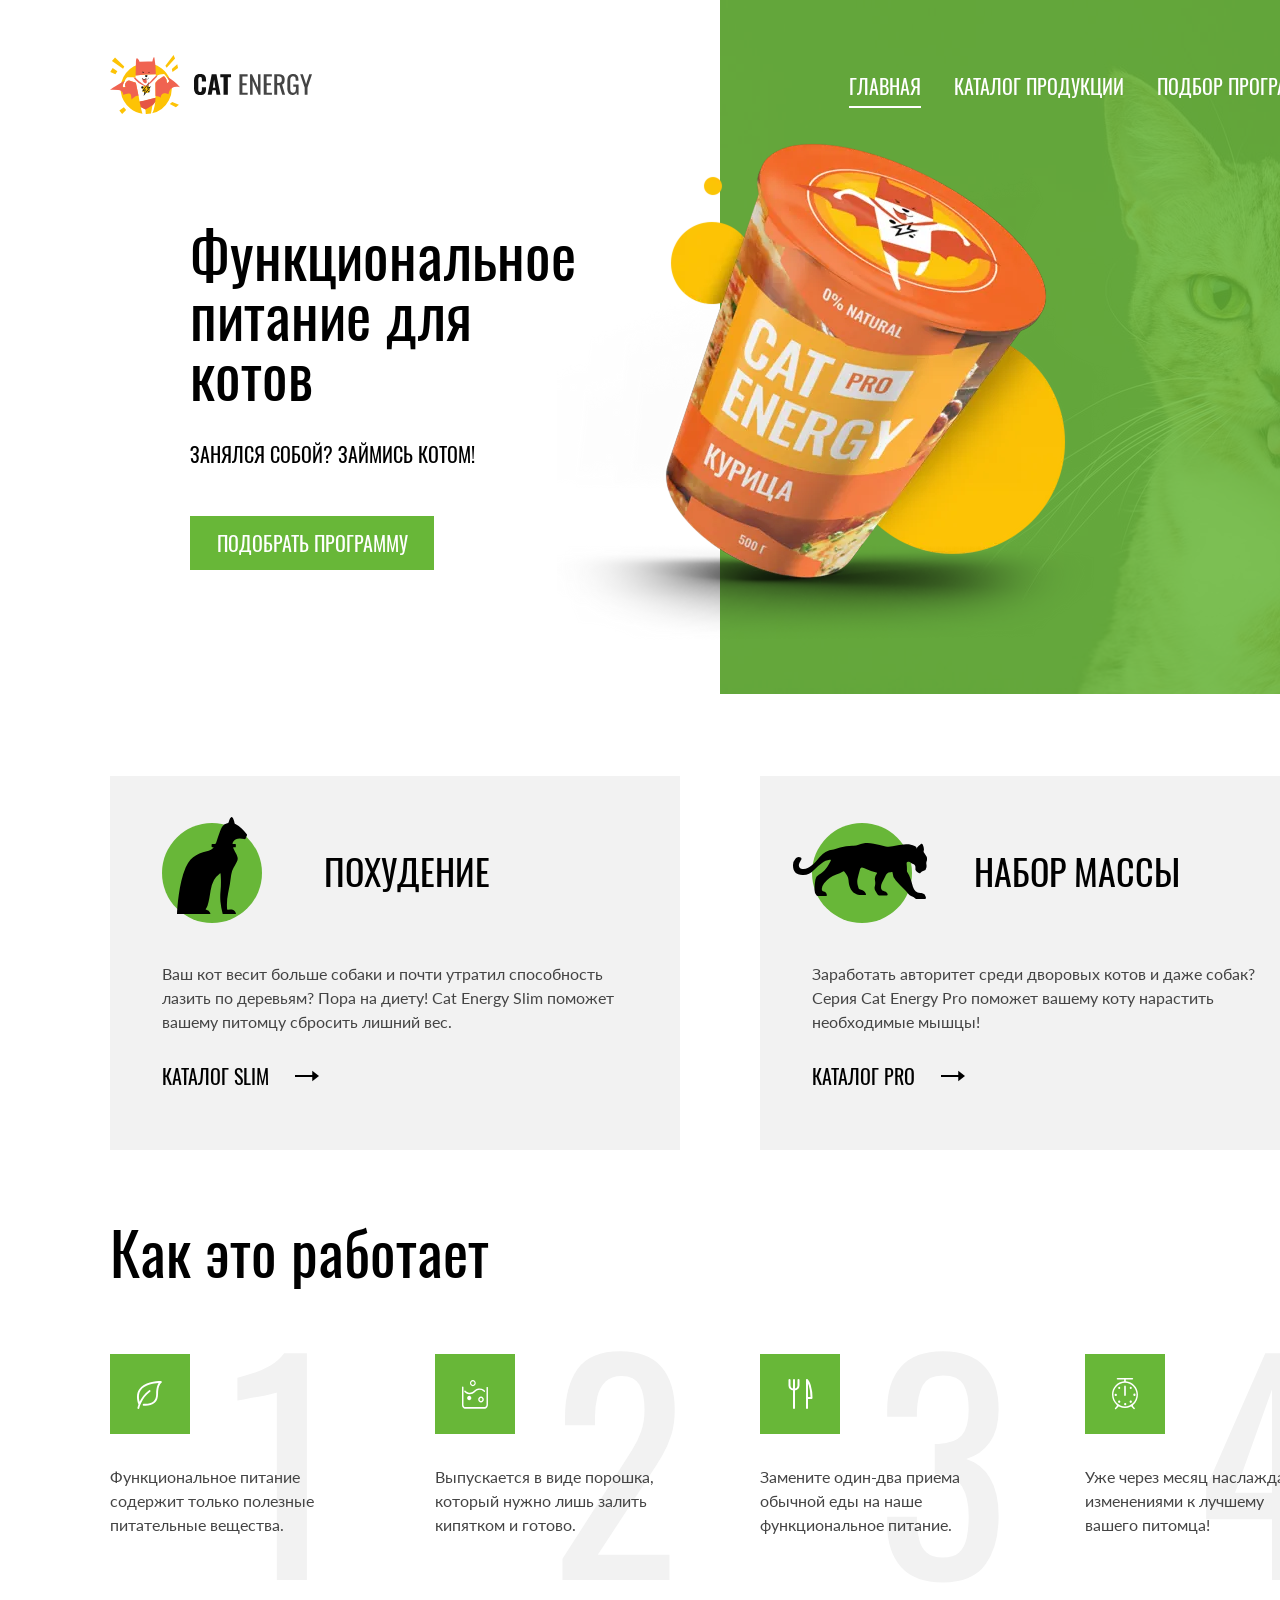
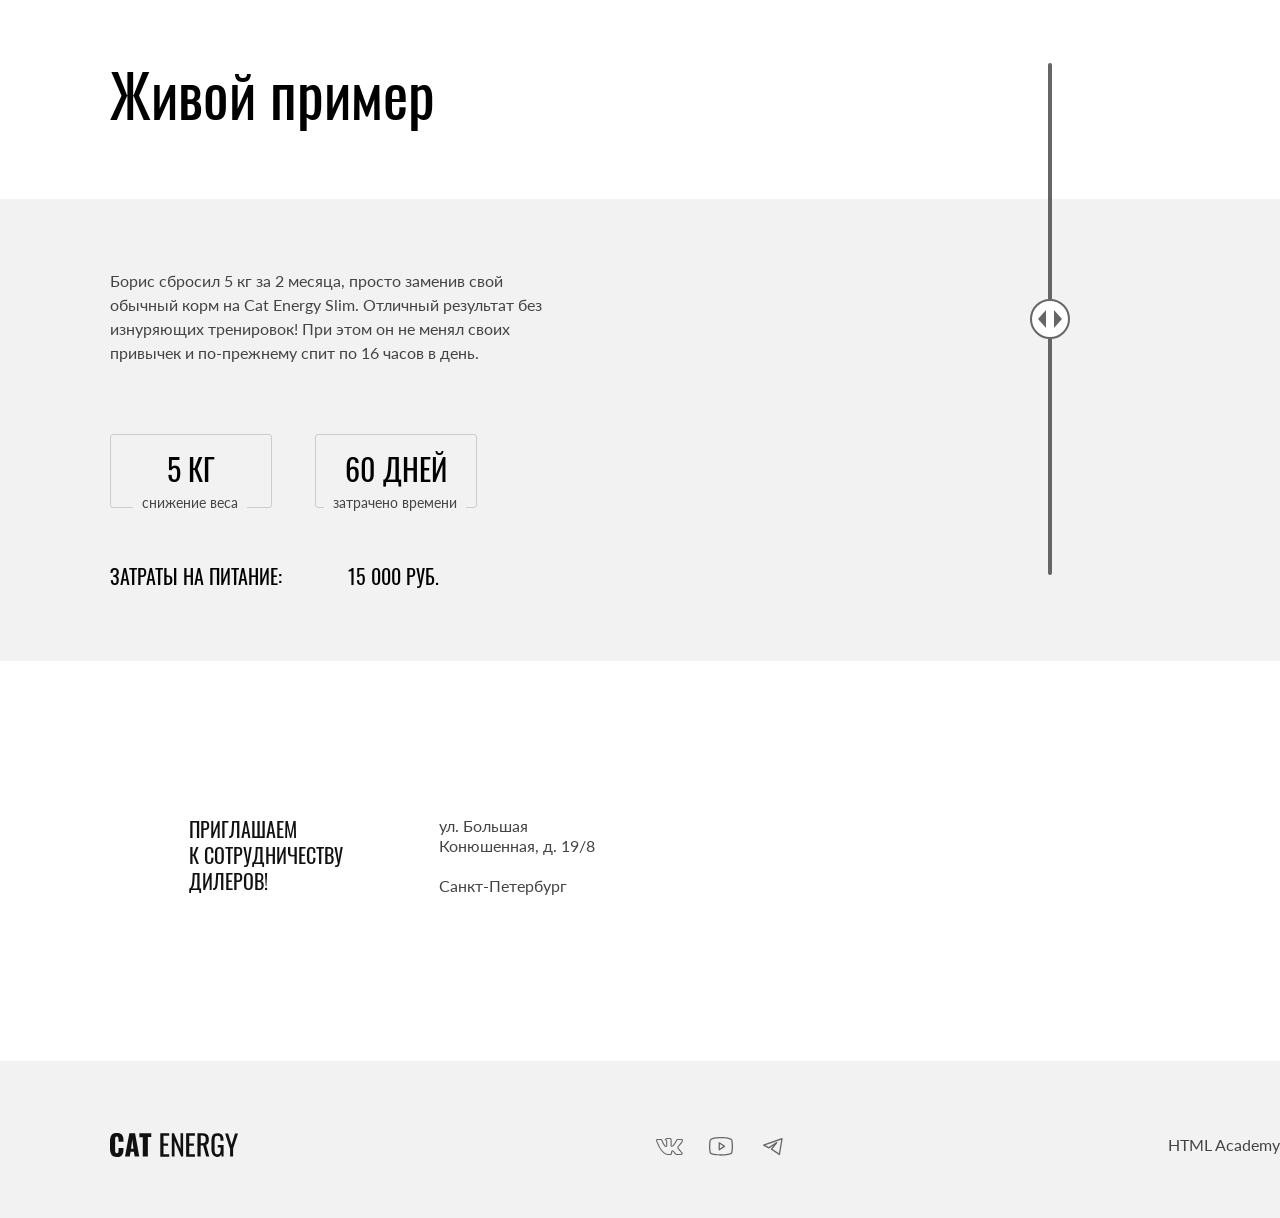
==== commit cd26c54a: "Deploying to gh-pages from @ Musa-Ismailov/2252139-cat-energy-2@813c52a2d507e9f1ee04d8b07b8be9c0c180" ====
--- a/index.html
+++ b/index.html
@@ -1 +1 @@
-<!DOCTYPE html><html class="page" lang="ru"><head><meta charset="UTF-8"><title>cat-energy</title><meta name="viewport" content="width=device-width,initial-scale=1"><link rel="stylesheet" href="styles/styles.css"><script src="scripts/index.js" defer="defer"></script><link rel="icon" href="favicon.ico"><link rel="icon" href="icons/favicon.svg" type="image/svg+xml"><link rel="apple-touch-icon" href="favicons/apple-icon-180x180.png"><link rel="manifest" href="manifest.webmanifest"><link rel="preload" href="fonts/lato/Lato-Regular.woff2" as="font" type="font/woff2" crossorigin="anonymous"><link rel="preload" href="fonts/oswald/oswaldregular.woff2" as="font" type="font/woff2" crossorigin="anonymous"></head><body class="page__body"><header class="header" data-test="header"><div class="container"><nav class="main-nav main-nav--on main-nav--nojs"><div class="main-nav__logo-container"><a class="main-nav__logo-link" href="index.html"><picture><source media="(min-width: 1200px)" width="70" height="59" type="image/svg+xml" srcset="images/cat-logo-desktop.svg"><source media="(min-width: 768px)" width="60" height="50" type="image/svg+xml" srcset="images/cat-logo-tablet.svg"><img class="header__logo-img" src="images/cat-logo-mobile.svg" alt="логотип сайта" width="33" height="38"></picture></a><a class="header__logo-text-link" href="#"><picture><source media="(min-width:1200px)" width="118" height="21" type="image/svg+xml" srcset="images/cat-logo-text-desktop.svg"><img class="header__logo-text logo-text" src="images/cat-logo-text.svg" alt="текстовый логотип сайта" width="101" height="18"></picture></a></div><button class="main-nav__toggle" type="button"><span class="visually-hidden">Переключатель меню</span></button><ul class="main-nav__list"><li class="main-nav__item main-nav__item--active"><a href="#">главная</a></li><li class="main-nav__item"><a href="catalog.html">каталог продукции</a></li><li class="main-nav__item"><a href="#">подбор программы</a></li></ul></nav></div></header><main class="main-container"><section class="choose" data-test="hero"><div class="container"><div class="choose__description"><h1 class="choose__title">Функциональное<br>питание для котов</h1><p class="choose__slogon">Занялся собой? Займись котом!</p></div><picture><source type="image/webp" media="(min-width:1200px)" width="552" height="499" srcset="images/cat-feed-desktop@1x.webp, images/cat-feed-desktop@2x.webp 2x"><source type="image/webp" media="(min-width:768px)" width="709" height="609" srcset="images/cat-feed-tablet@1x.webp, images/cat-feed-tablet@2x.webp 2x"><source type="image/webp" width="280" height="270" srcset="images/cat-feed-mobile@1x.webp, images/cat-feed-mobile@2x.webp 2x"><source media="(min-width:1200px)" width="552" height="499" type="image/png" srcset="images/cat-feed-desktop@1x.png, images/cat-feed-desktop@2x.png 2x"><source media="(min-width:768px)" width="709" height="609" srcset="images/cat-feed-tablet@1x.jpg, images/cat-feed-tablet@2x.jpg 2x" type="image/jpeg"><img class="choose__img" src="images/cat-feed-mobile@1x.png" alt="фото корма от магазина" width="280" height="270" srcset="images/cat-feed-mobile@2x.png 2x"></picture><a class="choose__button-link choose__button button" href="#">подобрать программу</a></div></section><section class="catalogs" data-test="programs"><div class="container"><h2 class="visually-hidden">Котологи</h2><ul class="catalogs__list"><li class="catalogs__item"><h3 class="catalogs__title catalogs__title--thin">Похудение</h3><p class="catalogs__description">Ваш кот весит больше собаки и почти утратил способность лазить по деревьям? Пора на диету! Cat Energy Slim поможет вашему питомцу сбросить лишний вес.</p><a class="catalogs__link" href="#">каталог slim</a></li><li class="catalogs__item"><h3 class="catalogs__title catalogs__title--massive">Набор массы</h3><p class="catalogs__description">Заработать авторитет среди дворовых котов и даже собак? Серия Cat Energy Pro поможет вашему коту нарастить необходимые мышцы!</p><a class="catalogs__link catalogs__link--massive" href="#">каталог pro</a></li></ul></div></section><section class="advantages" data-test="features"><div class="container"><h2 class="advantages__title">Как это работает</h2><ul class="advantages__list"><li class="advantages__item advantages__item--nutritious">Функциональное питание содержит только полезные питательные вещества.</li><li class="advantages__item advantages__item--water">Выпускается в виде порошка, который нужно лишь залить кипятком и готово.</li><li class="advantages__item advantages__item--food">Замените один-два приема обычной еды на наше функциональное питание.</li><li class="advantages__item advantages__item--time">Уже через месяц наслаждайтесь изменениями к лучшему<br>вашего питомца!</li></ul></div></section><section class="example" data-test="proof"><div class="container"><div class="example__simple-container"><h2 class="example__title">Живой пример</h2><p class="example__description">Борис сбросил 5 кг за 2 месяца, просто заменив свой обычный корм на Cat Energy Slim. Отличный результат без изнуряющих тренировок! При этом он не менял своих привычек и по-прежнему спит по 16 часов в день.</p><div class="example__container-description"><div class="example__indicators"><div class="example__indicator example-indicator"><p>5 КГ</p><span>снижение веса</span></div><div class="example__indicator example-indicator"><p>60 ДНЕЙ</p><span>затрачено времени</span></div></div><p class="example__expenses"><span>Затраты на питание:</span> <span>15 000 РУБ.</span></p></div></div><div class="example__slids"><div class="example__slide"><picture><source media="(min-width:768px)" width="560" height="512" srcset="images/thick-cat-example@1x.png, images/thick-cat-example@2x.png 2x" type="image/png"><img class="example__slide-img" src="images/thick-cat-example-mobile@1x.png" width="280" height="256" alt="Кот до похудения" srcset="images/thick-cat-example-mobile@2x.png 2x"></picture></div><div class="example__slide example__slide--before"><picture><source media="(min-width:768px)" width="560" height="512" srcset="images/skinny-cat-example@1x.png, images/skinny-cat-example@2x.png 2x" type="image/png"><img class="example__slide-img" src="images/skinny-cat-example-mobile@1x.png" width="280" height="256" alt="Кот после похудения" srcset="images/skinny-cat-example-mobile@2x.png 2x"></picture></div><button class="example__slides-button button" type="button"><span class="visually-hidden">кнопка для управления слайдером</span></button></div></div></section><section class="location" data-test="contacts"><div class="container"><h2 class="visually-hidden">Карта</h2><div class="location__conteiner-description"><p class="location__description">приглашаем<br>к сотрудничеству<br>дилеров!</p><address class="location__adress">ул. Большая<br>Конюшенная, д. 19/8<br class="location__double-space">Санкт-Петербург</address></div></div><picture><source media="(min-width:1200px)" width="1440" height="400" srcset="images/map-desktop@1x.png, images/map-desktop@2x.png 2x" type="image/png"><source media="(min-width:768px)" width="768" height="400" srcset="images/map-tablet@1x.png, images/map-tablet@2x.png 2x" type="image/png"><img class="location__map" src="images/map-mobile@1x.jpg" srcset="images/map-mobile@2x.jpg 2x" width="320" height="362" alt="карта питера с отмеченным магазином"></picture></section></main><footer class="main-footer" data-test="footer"><div class="container"><a class="main-footer__logo-text-link logo-text" href="#"><span class="visually-hidden">Текствый логотиа сайта CAT Energy</span></a><ul class="social-list main-footer__social-list"><li class="social-list__item"><a class="social-list__link social-list__link--vkontakte" href="#"><span class="visually-hidden">Мы в контакте</span></a></li><li class="social-list__item"><a class="social-list__link social-list__link--youtube" href="#"><span class="visually-hidden">Мы в ютубе</span></a></li><li class="social-list__item"><a class="social-list__link social-list__link--telegram" href="#"><span class="visually-hidden">Мы в телеграмме</span></a></li></ul><a class="main-footer__logo-link main-footer-logo-link" href="https://htmlacademy.ru/intensive/adaptive">HTML Academy</a></div></footer></body></html>+<!DOCTYPE html><html class="page" lang="ru"><head><meta charset="UTF-8"><title>cat-energy</title><meta name="viewport" content="width=device-width,initial-scale=1"><link rel="stylesheet" href="styles/styles.css"><script src="scripts/index.js" defer="defer"></script><link rel="icon" href="favicon.ico"><link rel="icon" href="favicons/favicon.svg" type="image/svg+xml"><link rel="apple-touch-icon" href="favicons/apple-icon-180x180.png"><link rel="manifest" href="manifest.webmanifest"><link rel="preload" href="fonts/lato/Lato-Regular.woff2" as="font" type="font/woff2" crossorigin="anonymous"><link rel="preload" href="fonts/oswald/oswaldregular.woff2" as="font" type="font/woff2" crossorigin="anonymous"></head><body class="page__body"><header class="header" data-test="header"><div class="container"><nav class="main-nav main-nav--on main-nav--nojs"><div class="main-nav__logo-container"><a class="main-nav__logo-link" href="index.html"><picture><source media="(min-width: 1200px)" width="70" height="59" type="image/svg+xml" srcset="images/cat-logo-desktop.svg"><source media="(min-width: 768px)" width="60" height="50" type="image/svg+xml" srcset="images/cat-logo-tablet.svg"><img class="header__logo-img" src="images/cat-logo-mobile.svg" alt="логотип сайта" width="33" height="38"></picture></a><a class="header__logo-text-link" href="index.html"><picture><source media="(min-width:1200px)" width="118" height="21" type="image/svg+xml" srcset="images/cat-logo-text-desktop.svg"><img class="header__logo-text logo-text" src="images/cat-logo-text.svg" alt="текстовый логотип сайта" width="101" height="18"></picture></a></div><button class="main-nav__toggle" type="button"><span class="visually-hidden">Переключатель меню</span></button><ul class="main-nav__list"><li class="main-nav__item main-nav__item--active"><a href="#">главная</a></li><li class="main-nav__item"><a href="catalog.html">каталог продукции</a></li><li class="main-nav__item"><a href="#">подбор программы</a></li></ul></nav></div></header><main class="main-container"><section class="choose" data-test="hero"><div class="container"><div class="choose__description"><h1 class="choose__title">Функциональное питание для котов</h1><p class="choose__slogon">Занялся собой? Займись котом!</p></div><picture><source type="image/webp" media="(min-width:1200px)" width="552" height="499" srcset="images/cat-feed-desktop@1x.webp, images/cat-feed-desktop@2x.webp 2x"><source type="image/webp" media="(min-width:768px)" width="709" height="609" srcset="images/cat-feed-tablet@1x.webp, images/cat-feed-tablet@2x.webp 2x"><source type="image/webp" width="280" height="270" srcset="images/cat-feed-mobile@1x.webp, images/cat-feed-mobile@2x.webp 2x"><source media="(min-width:1200px)" width="552" height="499" type="image/png" srcset="images/cat-feed-desktop@1x.png, images/cat-feed-desktop@2x.png 2x"><source media="(min-width:768px)" width="709" height="609" srcset="images/cat-feed-tablet@1x.jpg, images/cat-feed-tablet@2x.jpg 2x" type="image/jpeg"><img class="choose__img" src="images/cat-feed-mobile@1x.png" alt="фото корма от магазина" width="280" height="270" srcset="images/cat-feed-mobile@2x.png 2x"></picture><a class="choose__button-link choose__button button" href="#">подобрать программу</a></div></section><section class="catalogs" data-test="programs"><div class="container"><h2 class="visually-hidden">Котологи</h2><ul class="catalogs__list"><li class="catalogs__item"><h3 class="catalogs__title catalogs__title--thin">Похудение</h3><p class="catalogs__description">Ваш кот весит больше собаки и почти утратил способность лазить по деревьям? Пора на диету! Cat Energy Slim поможет вашему питомцу сбросить лишний вес.</p><a class="catalogs__link" href="#">каталог slim</a></li><li class="catalogs__item"><h3 class="catalogs__title catalogs__title--massive">Набор массы</h3><p class="catalogs__description">Заработать авторитет среди дворовых котов и даже собак? Серия Cat Energy Pro поможет вашему коту нарастить необходимые мышцы!</p><a class="catalogs__link catalogs__link--massive" href="#">каталог pro</a></li></ul></div></section><section class="advantages" data-test="features"><div class="container"><h2 class="advantages__title">Как это работает</h2><ul class="advantages__list"><li class="advantages__item advantages__item--nutritious">Функциональное питание содержит только полезные питательные вещества.</li><li class="advantages__item advantages__item--water">Выпускается в виде порошка, который нужно лишь залить кипятком и готово.</li><li class="advantages__item advantages__item--food">Замените один-два приема обычной еды на наше функциональное питание.</li><li class="advantages__item advantages__item--time">Уже через месяц наслаждайтесь изменениями к лучшему<br>вашего питомца!</li></ul></div></section><section class="example" data-test="proof"><div class="container"><div class="example__simple-container"><h2 class="example__title">Живой пример</h2><p class="example__description">Борис сбросил 5 кг за 2 месяца, просто заменив свой обычный корм на Cat Energy Slim. Отличный результат без изнуряющих тренировок! При этом он не менял своих привычек и по-прежнему спит по 16 часов в день.</p><div class="example__container-description"><div class="example__indicators"><div class="example__indicator example-indicator"><p>5 КГ</p><span>снижение веса</span></div><div class="example__indicator example-indicator"><p>60 ДНЕЙ</p><span>затрачено времени</span></div></div><p class="example__expenses"><span>Затраты на питание:</span> <span>15 000 РУБ.</span></p></div></div><div class="example__slids"><div class="example__slide"><picture><source media="(min-width:768px)" width="560" height="512" srcset="images/thick-cat-example@1x.png, images/thick-cat-example@2x.png 2x" type="image/png"><img class="example__slide-img" src="images/thick-cat-example-mobile@1x.png" width="280" height="256" alt="Кот до похудения" srcset="images/thick-cat-example-mobile@2x.png 2x"></picture></div><div class="example__slide example__slide--before"><picture><source media="(min-width:768px)" width="560" height="512" srcset="images/skinny-cat-example@1x.png, images/skinny-cat-example@2x.png 2x" type="image/png"><img class="example__slide-img" src="images/skinny-cat-example-mobile@1x.png" width="280" height="256" alt="Кот после похудения" srcset="images/skinny-cat-example-mobile@2x.png 2x"></picture></div><button class="example__slides-button button" type="button"><span class="visually-hidden">кнопка для управления слайдером</span></button></div></div></section><section class="location" data-test="contacts"><div class="container"><h2 class="visually-hidden">Карта</h2><div class="location__conteiner-description"><p class="location__description">приглашаем<br>к сотрудничеству<br>дилеров!</p><address class="location__adress">ул. Большая<br>Конюшенная, д. 19/8<br class="location__double-space">Санкт-Петербург</address></div></div><iframe class="location__map" src="https://www.google.com/maps/embed?pb=!1m18!1m12!1m3!1d1998.5989628721386!2d30.320832674763206!3d59.93879652957341!2m3!1f0!2f0!3f0!3m2!1i1024!2i768!4f13.1!3m3!1m2!1s0x4696310fca5afc31%3A0xa24b26c0d196de71!2z0JHQvtC70YzRiNCw0Y8g0JrQvtC90Y7RiNC10L3QvdCw0Y8g0YPQuy4sIDE5LCDQodCw0L3QutGCLdCf0LXRgtC10YDQsdGD0YDQsywgMTkxMTg2!5e0!3m2!1sru!2sru!4v1745107390673!5m2!1sru!2sru" width="320" height="362" style="border:0;" allowfullscreen="" loading="lazy" referrerpolicy="no-referrer-when-downgrade"></iframe></section></main><footer class="main-footer" data-test="footer"><div class="container"><a class="main-footer__logo-text-link logo-text" href="#"><span class="visually-hidden">Текствый логотиа сайта CAT Energy</span></a><ul class="social-list main-footer__social-list"><li class="social-list__item"><a class="social-list__link social-list__link--vkontakte" href="#"><span class="visually-hidden">Мы в контакте</span></a></li><li class="social-list__item"><a class="social-list__link social-list__link--youtube" href="#"><span class="visually-hidden">Мы в ютубе</span></a></li><li class="social-list__item"><a class="social-list__link social-list__link--telegram" href="#"><span class="visually-hidden">Мы в телеграмме</span></a></li></ul><a class="main-footer__logo-link main-footer-logo-link" href="https://htmlacademy.ru/intensive/adaptive">HTML Academy</a></div></footer></body></html>
--- a/styles/styles.css
+++ b/styles/styles.css
@@ -1 +1 @@
-@font-face{font-family:Lato;src:url(../fonts/lato/Lato-Regular.woff2)format("woff2");font-weight:400;font-display:swap;font-style:normal}@font-face{font-family:Oswald;src:url(../fonts/oswald/oswaldregular.woff2)format("woff2");font-weight:400;font-display:swap;font-style:normal}body{color:#444;background-color:#fff;width:320px;margin:0 auto;font-family:Lato,sans-serif;font-size:14px;font-weight:400;line-height:18px}.visually-hidden{clip:rect(0 0 0 0);border:0;width:1px;height:1px;margin:-1px;padding:0;position:absolute;overflow:hidden}.container{width:280px;margin:0 auto}@media (width>=768px){.container{width:708px}body{width:768px}}@media (width>=1200px){.container{width:1220px}body{width:1440px}}.header__logo-text-link{margin-left:56px;display:block}.header{padding:13px 0 10px;position:relative}@media (width<=767px){.header__logo-text--catalog{display:block}.catalog .header__logo-text-link{margin-top:2px}}@media (width>=768px){.header__logo-text-link{margin-left:13px}.header{padding-top:25px}}@media (width>=1200px){.header{padding-top:55px}.header__logo-text-link{margin:0;padding-left:14px}}.button{color:#fff;text-transform:uppercase;cursor:pointer;background-color:#68b738;border:none;width:280px;padding:10px 63.5px;font-family:Oswald,sans-serif;font-size:16px;line-height:20px}.button:hover{background-color:#5eaa2f}.button:active{color:#ffffff80}.main-nav__item a{color:#000;text-transform:uppercase;font-family:Oswald,sans-serif;font-size:20px;line-height:20px;text-decoration:none;display:block}.main-nav__logo-container{align-items:center;display:flex}@media (width<=767px){.main-nav__item{text-align:center;margin:0;padding:22px 0 24px;list-style:none;box-shadow:0 -1px #e6e6e6}.main-nav__item:last-child{border-bottom:1px solid #e6e6e6}}.main-nav__toggle{z-index:2;cursor:pointer;background-color:#fff;background-image:url(../icons/stack.svg#burger);background-size:24px 24px;border:none;width:24px;height:24px;margin-bottom:3px;padding:0}.main-nav--off .main-nav__toggle{background-image:url(../icons/stack.svg#obelisk);background-size:18px 18px;width:18px;height:18px;margin-top:-5px}@media (width<=767px){.main-nav--on .main-nav__list{display:none}}.main-nav__logo-link{text-decoration:none}.main-nav{justify-content:space-between;align-items:center;display:flex}@media (width<=767px){.main-nav--nojs .main-nav__toggle{display:none}.main-nav--nojs .main-nav__list{display:block;position:static}.main-nav--nojs{flex-wrap:wrap}.main-nav--nojs .main-nav__item{display:block}.main-nav--nojs .main-nav__item:last-child{border-bottom:none;padding-bottom:10px}.main-nav--nojs .main-nav__item:last-child:after{content:"";background-color:#e6e6e6;width:100%;height:1px;position:absolute;bottom:0;left:0}.main-nav__list{z-index:10;background-color:#fff;width:320px;margin:0;padding:0;position:absolute;bottom:-199px;left:0}}@media (width>=768px){.main-nav__toggle{display:none}.main-nav__list{flex-wrap:wrap;justify-content:space-between;min-width:436px;margin:0 4px 1px 0;list-style:none;display:flex;position:static}.main-nav__item a{font-size:18px;line-height:24px}.main-nav__item--active{text-underline-offset:11px;-webkit-text-decoration:underline #68b738;text-decoration:underline #68b738;text-decoration-thickness:2px}}@media (width>=1200px){.main-nav__list{min-width:475px;margin-right:2px}.main-nav__item a{color:#fff;font-size:20px;line-height:100%}.main-nav__item:hover{opacity:.6}.main-nav__item:active{opacity:.3}.main-nav__item--active{text-decoration-color:#fff}.main-nav__list-catalog .main-nav__item--active{text-decoration-color:#68b738}.main-nav__item--catalog a{color:#000}.main-nav__list-catalog a{color:#111}.main-nav__logo-container:hover{opacity:.8}.main-nav__logo-container:active{opacity:.6}}.choose__title{color:#fff;text-align:center;margin:0 auto 25px;font-family:Oswald,sans-serif;font-size:36px;font-weight:400;line-height:36px}.choose__slogon{color:#fff;text-align:center;text-transform:uppercase;margin:0 0 29px;font-family:Oswald,sans-serif;line-height:14px}.choose__img{margin-bottom:3px;display:block}.choose{margin-top:27px;margin-bottom:20px;position:relative}.choose__description{position:relative}.choose__description:before{content:"";z-index:-2;background-image:url(../images/cat-feed-background-mobile@1x.jpg);background-repeat:no-repeat;background-size:320px 302px;width:320px;height:302px;position:absolute;top:-27px;left:-20px}@media (resolution>=2dppx){.choose__description:before{background-image:url(../images/cat-feed-background-mobile@2x.jpg)}}.choose__description:after{content:"";opacity:.85;z-index:-1;background-color:#68b738;width:320px;height:302px;position:absolute;top:-27px;left:-20px}@media (width>=768px){.choose__description{margin-left:90px}.choose__description:after,.choose__description:before{display:none}.choose__slogon{color:#000;text-align:left;text-transform:uppercase;margin-bottom:21px;font-size:20px;line-height:20px}.choose__title{color:#000;text-align:left;margin-bottom:40px;font-size:60px;font-weight:400;line-height:60px}.choose{margin-top:51px;margin-bottom:0}.choose__button{text-align:center;box-sizing:border-box;width:242px;padding:14px 26px;font-size:20px;line-height:26px;text-decoration:none;position:absolute;top:230px;left:120px}.choose__img{margin-bottom:0}}@media (width>=1200px){.choose{min-height:470px;margin-top:96px;margin-bottom:82px}.choose__button{width:244px;top:232px;left:190px}.choose__img{position:absolute;top:-81px;right:331px}.choose__description{margin-left:80px}.choose__description:after{width:720px;height:694px;display:block;top:-224px;left:auto;right:-110px}.choose__description:before{background-image:url(../images/cat-feed-background-desktop@1x.jpg);background-size:cover;width:720px;height:694px;display:block;top:-224px;left:auto;right:-110px}}@media (width>=1200px) and (resolution>=2dppx){.choose__description:before{background-image:url(../images/cat-feed-background-desktop@1x.jpg)}}.choose__button{text-decoration:none}.catalogs__title{color:#000;text-transform:uppercase;margin:0 0 29px 70px;font-family:Oswald,sans-serif;font-size:24px;font-weight:400;line-height:37px}.catalogs{margin-bottom:21px}.catalogs__item{background-color:#f2f2f2;margin-bottom:21px;padding:30px 20px 18px;list-style:none;position:relative}@media (width<=767px){.catalogs__item:after{content:"";background-color:#d9d9d9;height:1px;position:absolute;bottom:55px;left:20px;right:20px}}.catalogs__list{margin:0;padding:0}.catalogs__item:last-child{margin:0}.catalogs__description{width:227px;margin:0 0 42px}.catalogs__link{color:#000;text-transform:uppercase;padding-right:37px;font-family:Oswald,sans-serif;font-size:16px;line-height:16px;text-decoration:none;position:relative}.catalogs__title--massive:before{content:"";background-image:url(../icons/stack.svg#pumped-cat-mobile);background-repeat:no-repeat;background-size:67px 50px;width:67px;height:50px;position:absolute;top:24px;left:13px}@media (width>=768px){.catalogs__title--massive:before{background-image:url(../icons/stack.svg#pumped-cat-tablet);background-size:auto;width:277px;height:228px}}@media (width>=1200px){.catalogs__title--massive:before{background-image:url(../icons/stack.svg#pumped-cat-desktop);background-size:134px 100px;width:134px;height:100px}}.catalogs__title--thin:before{content:"";background-image:url(../icons/stack.svg#skinny-cat-mobile);background-repeat:no-repeat;background-size:50px 53px;width:50px;height:53px;position:absolute;top:21px;left:20px}@media (width>=768px){.catalogs__title--thin:before{background-image:url(../icons/stack.svg#skinny-cat-tablet);background-size:200px 211px;width:200px;height:211px}}@media (width>=1200px){.catalogs__title--thin:before{background-image:url(../icons/stack.svg#skinny-cat-desktop);background-size:100px 106px;width:100px;height:106px}}.catalogs__link:after{content:"";background-color:#000;width:9px;height:12px;position:absolute;top:6px;left:118px;-webkit-mask-image:url(../icons/stack.svg#tip);mask-image:url(../icons/stack.svg#tip);-webkit-mask-size:9px 12px;mask-size:9px 12px;-webkit-mask-repeat:no-repeat;mask-repeat:no-repeat}.catalogs__link:before{content:"";background-color:#000;width:18px;height:2px;position:absolute;top:11px;left:102px}@media (width>=768px){.catalogs__link:before{top:14px;left:133px}.catalogs__item{margin-bottom:30px;padding:77px 0 59px 52px}.catalogs__link{padding-right:47px;font-size:20px;line-height:100%}.catalogs__link:after{top:9px;left:149px}.catalogs__description{width:340px;margin-bottom:57px;font-size:16px;line-height:24px}.catalogs__title{margin:0 0 24px;font-size:36px;line-height:36px}.catalogs__title--massive:before{top:81px;left:auto;right:25px}.catalogs__title--thin:before{top:81px;left:auto;right:63px}.catalogs{margin-bottom:45px}}@media (width>=1200px){.catalogs__item{width:570px;margin:0 80px 0 0;padding-bottom:61px}.catalogs__list{display:flex}.catalogs__description{width:457px;margin-bottom:32px;font-size:16px;line-height:24px}.catalogs__title{margin-bottom:73px;margin-left:162px;font-size:36px;line-height:36px}.catalogs__link{font-size:20px;line-height:100%}.catalogs__title--thin:before{top:41px;left:52px;right:auto}.catalogs__title--massive:before{top:47px;left:33px;right:auto}.catalogs{margin-bottom:71px}.catalogs__link:after{transition:left .3s}.catalogs__link:hover:after{left:159px}.catalogs__link:before{transition:width .3s}.catalogs__link:hover:before{width:28px}.catalogs__link:active{opacity:.3}}.catalogs__link--massive:after{left:124px}.catalogs__link--massive:before{left:98px}@media (width>=768px){.catalogs__link--massive:after{left:145px}.catalogs__link--massive:hover:after{left:155px}.catalogs__link--massive:before{left:129px}}@media (width<=767px){.catalogs__link--massive:after{left:114px}}.advantages__title{color:#000;margin:0 0 42px;font-family:Oswald,sans-serif;font-size:36px;font-weight:400;line-height:40px}.advantages{margin-bottom:53px}.advantages__item{max-width:200px;margin-bottom:26px;margin-left:80px;list-style:none;position:relative}.advantages__item:last-child{margin:0 0 0 80px}.advantages__item--nutritious:before{content:"";background-image:url(../icons/stack.svg#leaf-mobile);width:60px;height:60px;position:absolute}@media (width>=768px){.advantages__item--nutritious:before{background-image:url(../icons/stack.svg#leaf);width:80px;height:80px}}.advantages__item--water:before{content:"";background-image:url(../icons/stack.svg#boiling-mobile);width:60px;height:60px;position:absolute}@media (width>=768px){.advantages__item--water:before{background-image:url(../icons/stack.svg#boiling);width:80px;height:80px}}.advantages__item--food:before{content:"";background-image:url(../icons/stack.svg#devices-mobile);width:60px;height:60px;position:absolute}@media (width>=768px){.advantages__item--food:before{background-image:url(../icons/stack.svg#devices);width:80px;height:80px}}.advantages__item--time:before{content:"";background-image:url(../icons/stack.svg#alarm-mobile);width:60px;height:60px;position:absolute}@media (width>=768px){.advantages__item--time:before{background-image:url(../icons/stack.svg#alarm);width:80px;height:80px}}.advantages__item:before{top:-2px;left:-80px}.advantages__list{margin:0;padding:0}@media (width>=768px){.advantages__title{margin-bottom:32px;font-size:60px;line-height:60px}.advantages__item{max-width:250px;min-height:129px;margin:0;padding-top:151px;font-size:16px;line-height:24px}.advantages__item:last-child{margin:0}.advantages__list{flex-wrap:wrap;grid-template-columns:repeat(2,250px);justify-content:space-between;row-gap:37px;padding-right:74px;display:grid}.advantages__item:before{top:40px;left:0}.advantages{margin-bottom:47px}}@media (width>=1200px){.advantages{margin-bottom:69px}.advantages__list{padding-right:0;display:flex}.advantages__item--time{max-width:245px}.advantages__title{margin-bottom:33px}}@media (width>=768px){.advantages__list{counter-reset:item-numbers}.advantages__item{z-index:3;position:relative}.advantages__item:after{counter-increment:item-numbers;content:counter(item-numbers);color:#f2f2f2;z-index:-1;font-family:Oswald,sans-serif;font-size:280px;font-weight:400;line-height:280px;position:absolute;bottom:0;right:0}.advantages__item--nutritious:after{right:25px}}@media (width<=767px){.advantages__item--time br{display:none}}.example-indicator p{color:#000;text-transform:uppercase;margin:0;font-family:Oswald,sans-serif;font-size:24px;line-height:24px}.example-indicator span{font-size:12px;line-height:12px}.example__title{color:#000;margin:0 0 40px;font-family:Oswald,sans-serif;font-size:36px;font-weight:400;line-height:40px}.example__expenses{color:#000;text-align:center;margin:0 0 20px;font-family:Oswald,sans-serif;line-height:20px}.example__slides-button{z-index:1;background-color:#fff;border:2px solid #666;border-radius:50%;width:40px;height:40px;padding:0;position:absolute;top:50%;left:50%;transform:translate(-50%,-50%)}.example__slides-button:hover{background-color:#fff;border-color:#68b738}.example__slides-button:hover:before{background-color:#68b738}.example__slides-button:focus{border-color:#68b738}.example__slides-button:focus:before{background-color:#68b738}.example__slides-button:active{opacity:.6;border-color:#5eaa2f}.example__slides-button:active:before{opacity:.6;background-color:#5eaa2f}.example__slides-button:after{content:"";z-index:0;background:linear-gradient(0deg,#666 0 108px,#0000 108px 148px,#666 148px 256px);border-radius:2px;width:4px;height:256px;position:absolute;top:50%;left:50%;transform:translate(-50%,-50%)}@media (width>=768px){.example__slides-button:after{background:linear-gradient(0deg,#666 0 236px,#0000 236px 276px,#666 276px 512px);height:512px}}.example__slides-button:hover:after{background:linear-gradient(0deg,#68b738 0 108px,#0000 108px 148px,#68b738 148px 256px)}@media (width>=768px){.example__slides-button:hover:after{background:linear-gradient(0deg,#68b738 0 236px,#0000 236px 276px,#68b738 276px 512px)}}.example__slides-button:active:after{background:linear-gradient(0deg,#5eaa2f 0 108px,#0000 108px 148px,#5eaa2f 148px 256px)}@media (width>=768px){.example__slides-button:active:after{background:linear-gradient(0deg,#68b738 0 236px,#0000 236px 276px,#68b738 276px 512px)}}.example__slides-button:before{content:"";background-color:#666;width:24px;height:18px;position:absolute;top:9px;left:6px;-webkit-mask-image:url(../icons/stack.svg#double-arrow);mask-image:url(../icons/stack.svg#double-arrow);-webkit-mask-size:24px 18px;mask-size:24px 18px;-webkit-mask-repeat:no-repeat;mask-repeat:no-repeat}@media (width<=767px){.example{background-color:#eaeaea;padding-top:25px}}.example__description{margin:0 0 20px}.example__indicators{justify-content:space-between;margin-bottom:32px;display:flex}.example__indicator p{text-align:center;box-sizing:border-box;border:1px solid #cdcdcd;border-radius:3px;width:124px;padding:14.5px 0 17.5px}.example__indicator span{text-align:center;box-sizing:border-box;background-color:#eaeaea;max-width:87px;margin:0 auto;padding:0 10px;font-size:12px;line-height:12px;display:block;position:absolute;bottom:-13px;left:-2px;right:0}.example__expenses span{text-transform:uppercase}.example__indicator{position:relative}.example__slids{width:280px;height:256px;display:flex;position:relative}.example__slide{width:50%;overflow:hidden}.example__slide-img{width:280px;height:256px}.example__slide--before .example__slide-img{transform:translate(-50%)}.example{padding-bottom:41px}@media (width>=768px){.example__slids{width:560px;height:512px;margin:0 auto}.example__slide-img{width:560px;height:512px}.example__title{margin-bottom:60px;font-size:60px;line-height:60px}.example{padding-top:45px;padding-bottom:101px;position:relative}.example__description{margin-bottom:54px;font-size:16px;line-height:24px}.example__description:after{content:"";z-index:-1;background-color:#f2f2f2;width:100%;height:462px;position:absolute;bottom:0;left:0}.example__indicator p{width:162px;padding:15px 0 20px;font-size:30px;line-height:37px}.example__indicator span{background-color:#fff;max-width:max-content;padding:0 9px;font-size:14px;line-height:14px;bottom:11px}.example__indicators{width:367px;margin:0}.example__container-description{margin-bottom:88px;display:flex}.example__expenses{text-align:right;width:174px;height:max-content;margin-top:11px;margin-left:auto;font-size:20px;line-height:20px}.example__expenses span{margin-bottom:9px;display:block}}@media (width>=1200px){.example{padding:0}.example__simple-container{width:436px;margin-bottom:75px}.example__title{margin-bottom:146px}.example .container{justify-content:space-between;display:flex}.example__description{width:434px;margin-bottom:69px}.example__container-description{flex-direction:column;margin:0}.example__indicators{margin-bottom:58px}.example__expenses{width:max-content;margin:0;display:flex}.example__expenses span{margin:0 66px 0 0}.example__indicator span{background-color:#f2f2f2;bottom:-2px}.example__slids{margin:0}}.location__description{color:#111;text-transform:uppercase;flex-shrink:0;margin:0;font-family:Oswald,sans-serif;font-size:16px;line-height:20px}.location__adress{flex-shrink:0;margin-left:16.5px;font-style:normal;line-height:20px}.location__conteiner-description{padding:26px 0;display:flex}.location__map{display:block}@media (width>=768px){.location__conteiner-description{padding:60px 40px}.location__double-space{content:"";margin-bottom:1em;display:block}.location__adress{text-align:right;margin-left:auto;font-size:16px}.location__description{min-width:163px;font-size:20px;line-height:26px}}@media (width>=1200px){.location__conteiner-description{background-color:#fff;padding:60px 79px;position:absolute;top:95px;left:110px}.location{position:relative}.location__description{margin-right:87px}.location__adress{text-align:left}}.main-footer{background-color:#f2f2f2;padding:40px 0}.main-footer__logo-text-link{content:"";-webkit-mask-image:url(../icons/stack.svg#cat-logo-text-footer);mask-image:url(../icons/stack.svg#cat-logo-text-footer);-webkit-mask-position:auto;mask-position:auto;background-color:#111;width:128px;height:24px;margin:0 auto 19px;display:inline-block;position:relative;-webkit-mask-repeat:no-repeat;mask-repeat:no-repeat}.main-footer__logo-text-link:hover,.main-footer__logo-text-link:focus-visible{background-color:#3e3e3e}.main-footer__logo-text-link:active{background-color:#6b6b6b}@media (width<=767px){.main-footer__social-list{position:relative}.main-footer__social-list:after{content:"";background-color:#d9d9d9;height:1px;position:absolute;bottom:-17px;left:-74px;right:-74px}.main-footer__social-list:before{content:"";background-color:#d9d9d9;height:1px;position:absolute;bottom:45px;left:-74px;right:-74px}}.main-footer__logo-text{display:block}.main-footer__social-list{margin:20px auto}.main-footer .container{flex-direction:column;display:flex}.main-footer__logo-link{margin-top:17px}@media (width>=768px){.main-footer .container{flex-direction:row;justify-content:space-between;align-items:center}.main-footer__social-list,.main-footer__logo-text-link{margin:0}.main-footer{padding:56px 0}.main-footer-logo-link{width:162px;margin:0}}@media (width>=1200px){.main-footer{padding-top:67px}}.social-list__link--vkontakte{background-color:#666;width:28px;height:22px;display:inline-block;-webkit-mask-image:url(../icons/stack.svg#vkontakte);mask-image:url(../icons/stack.svg#vkontakte);-webkit-mask-size:auto;mask-size:auto;-webkit-mask-repeat:no-repeat;mask-repeat:no-repeat}.social-list__link--youtube{background-color:#666;width:28px;height:22px;display:inline-block;-webkit-mask-image:url(../icons/stack.svg#youtube);mask-image:url(../icons/stack.svg#youtube);-webkit-mask-size:auto;mask-size:auto;-webkit-mask-repeat:no-repeat;mask-repeat:no-repeat}.social-list__link--telegram{background-color:#666;width:28px;height:22px;display:inline-block;-webkit-mask-image:url(../icons/stack.svg#telegram);mask-image:url(../icons/stack.svg#telegram);-webkit-mask-size:auto;mask-size:auto;-webkit-mask-repeat:no-repeat;mask-repeat:no-repeat}.social-list__link:hover,.social-list__link:focus{background-color:#68b738}.social-list__link:active{opacity:.3;background-color:#68b738}.social-list{justify-content:space-between;width:132px;padding:0;list-style:none;display:flex}@media (width>=768px){.social-list{width:96px;margin-top:6px}}.social-list__item{margin-right:24px}.main-footer-logo-link{justify-content:space-between;align-items:center;font-size:16px;line-height:20px;display:flex}.main-footer-logo-link:after{content:"";background-color:#666;width:27px;height:34px;display:inline-block;-webkit-mask-image:url(../icons/stack.svg#logo-html);mask-image:url(../icons/stack.svg#logo-html);-webkit-mask-size:auto;mask-size:auto;-webkit-mask-repeat:no-repeat;mask-repeat:no-repeat}.main-footer-logo-link:hover:after,.main-footer-logo-link:focus:after{background-color:#68b738}.main-footer-logo-link:active:after{opacity:.3;background-color:#68b738}.catalog-products__title{color:#000;margin:0;padding:28px 0 42px;font-family:Oswald,sans-serif;font-size:36px;font-weight:400;line-height:36px}.catalog-products__img-mini,.catalog-products__img{display:block}@media (width<=767px){.catalog-products__title{position:relative}.catalog-products__title:after{content:"";background-color:#ebebeb;height:1px;position:absolute;bottom:0;left:-20px;right:-20px}.catalog-products__title:before{content:"";background-color:#d9d9d9;height:1px;position:absolute;top:0;left:-20px;right:-20px}.catalog-products__product-card{margin-bottom:1px;position:relative}.catalog-products__product-card:after{content:"";background-color:#ebebeb;height:1px;position:absolute;bottom:0;left:-20px;right:-20px}}.catalog-products__list{margin:0;padding:0;list-style:none}.catalog-products__product-card{padding:20px 0 25px}@media (width>=768px){.catalog-products{margin-bottom:74px}.catalog-products__list{grid-template-columns:repeat(2,324px);gap:141px 60px;display:grid}.catalog-products__product-card{box-sizing:border-box;background-color:#f2f2f2;width:324px;height:430px;padding:0 37px 40px}.catalog-products__title{margin:51px 0 165px;padding:0;font-size:60px;line-height:60px}}@media (width>=1200px){.catalog-products{margin-bottom:71px}.catalog-products__list{grid-template-columns:repeat(4,245px);gap:144px 80px}.catalog-products__title{margin-top:60px}.catalog-products__product-card{width:245px;padding:0 38px 40px}}.product-card__title{color:#222;text-transform:uppercase;margin:0 0 14px;font-family:Oswald,sans-serif;font-size:16px;font-weight:400;line-height:20px}.product-card__container{display:flex}@media (width<=767px){.product-card__button{width:100%}.product-card__container{margin-bottom:16px}.product-card__characteristics-container{width:140px}.product-card__title{width:76px}.product-card__image-container{justify-content:center;align-items:center;width:140px;height:107px;display:flex}.catalog-products__img-mini,.catalog-products__img{margin:auto}}@media (width>=768px){.product-card__container{flex-direction:column}.product-card__image-container{justify-content:center;align-items:center;width:200px;height:210px;margin:-71px auto 12px;display:flex}.product-card__title{text-align:center;text-transform:uppercase;width:135px;margin:0 auto 21px;font-size:20px;font-weight:400;line-height:24px}.product-card__button{width:100%;margin-top:32px}}@media (width>=1200px){.product-card__image-container{width:169px}.product-card__button{padding:10px 0}.product-card__title{margin-bottom:24px}}.card-characteristics{font-size:12px;line-height:16px}.card-characteristics__container{justify-content:space-between;display:flex}@media (width>=768px){.card-characteristics__container{margin-bottom:7px;padding-bottom:5px;font-size:16px;line-height:20px;position:relative}.card-characteristics__container:after{content:"";background-color:#cdcdcd;height:1px;position:absolute;bottom:0;left:0;right:0}.card-characteristics__container:last-child{margin-bottom:0;padding-bottom:5px}}@media (width>=1200px){.card-characteristics__container{padding:0 1px 5px}.card-characteristics__container:nth-child(2){margin-bottom:4px;padding-bottom:8px}.card-characteristics__container:last-child{padding-bottom:11px}}.card-more__title{color:#111;text-transform:uppercase;margin-top:57px;margin-bottom:8px;font-family:Oswald,sans-serif;font-size:16px;font-weight:400;line-height:20px}.card-more__title:before{content:"";background-image:url(../icons/stack.svg#plus-mobile);background-repeat:no-repeat;background-size:30px 30px;width:30px;height:30px;position:absolute;top:25px;left:125px}@media (width>=768px){.card-more__title:before{background-image:url(../icons/stack.svg#plus);background-size:60px 60px;width:60px;height:60px;top:50px;left:50%;transform:translate(-50%)}}.card-more__description{margin:0 0 21px;font-size:12px;line-height:16px}.card-more{text-align:center;position:relative}.card-more__button{color:#444;background-color:#f2f2f2;width:100%}.card-more__button:hover{background-color:#ebebeb}.card-more__button:active{color:#444;background-color:#ebebeb}@media (width>=768px){.card-more{box-sizing:border-box;background-color:#fff;border:2px solid #f2f2f2}.card-more__title{width:134px;margin:160px auto 23px;font-size:20px;line-height:24px}.card-more__description{width:170px;margin:0 auto 82px;font-size:16px;line-height:18px}}@media (width>=1200px){.card-more__button{padding:10px 0}.card-more__title:before{top:48px;left:50%;transform:translate(-50%)}.card-more{padding:0 36px 40px}.card-more__title{margin:148px auto 26px}.card-more__description{margin:0 auto 90px}}.additionally__title{color:#000;margin:25px 0 36px;font-family:Oswald,sans-serif;font-size:24px;font-weight:400;line-height:24px;position:relative}.additionally__title:before{content:"";z-index:-1;background-color:#68b738;height:2px;position:absolute;bottom:12px;left:266px;right:-20px}@media (width<=767px){.additionally__title{position:relative}.additionally__title:after{content:"";background-color:#cdcdcd;height:1px;position:absolute;bottom:-36px;left:0;right:0}}.additionally__item h3{color:#222;text-transform:uppercase;margin:0 0 13px;font-family:Oswald,sans-serif;font-size:16px;font-weight:400;line-height:16px}.additionally__item span{font-size:14px;line-height:14px}.additionally__item{padding:13px 0 19px;list-style:none;position:relative}.additionally__item:after{content:"";background-color:#cdcdcd;height:1px;position:absolute;bottom:0;left:0;right:0}.additionally__list{margin:0;padding:0}.additionally{margin-bottom:40px}.additionally__item-price-container{justify-content:space-between;margin:0 0 15px;display:flex}.additionally__item-button{width:100%}@media (width>=768px){.additionally__title{background-color:#fff;width:max-content;margin:0 0 80px;padding:0 40px;font-size:32px;line-height:32px}.additionally__title:before{bottom:16px;left:-30px;right:-357px}.additionally__item{padding:26px 38px 28px}.additionally__item:last-child:after{position:static}.additionally__item-description-container{justify-content:space-between;display:flex}.additionally{margin-bottom:80px}.additionally__list{outline:1px solid #cdcdcd}.additionally__item h3{margin-bottom:25px;font-size:20px;line-height:20px}.additionally__item span{font-size:16px;line-height:20px}.additionally__item-prise{margin-left:49px;margin-right:3px}.additionally__item-prise--water{margin-left:59px}.additionally__item-price-container{margin-top:2px}}@media (width>=1200px){.additionally__item{justify-content:space-between;align-items:center;padding:16px 0;display:flex}.additionally__list{outline:none;width:895px}.additionally__item:last-child{margin-top:0}.additionally{margin-bottom:96px}.additionally__title{margin-left:-40px;font-size:40px;line-height:40px}.additionally__title:before{bottom:20px;left:-110px;right:-1024px}.additionally__item-button{width:244px}.additionally__item:last-child:after{position:absolute}.additionally__item:first-child:before{content:"";background-color:#cdcdcd;height:1px;position:absolute;top:0;left:0;right:0}.additionally__item h3{min-width:161px;margin:0;font-size:20px;line-height:20px}.additionally__item-price-container{margin:0 0 0 164px}.additionally__item-price-container span{font-size:16px;line-height:20px}.additionally__item-description{min-width:131px}.additionally__item-prise{margin-left:112px}.additionally__container{justify-content:space-between;display:flex}}.additionally-present__description{color:#fff;text-align:center;align-self:flex-end;width:161px;margin:0 auto 43px;font-size:16px;line-height:20px}@media (width>=768px){.additionally-present__description{text-align:left;margin:auto 125px auto auto}}@media (width>=1200px){.additionally-present__description{text-align:center;margin:auto auto 43px}}.additionally-present__description:before{content:"";background-image:url(../icons/stack.svg#present-mobile);background-repeat:no-repeat;background-size:78px 80px;width:78px;height:80px;position:absolute;top:58px;left:101px}@media (width>=768px){.additionally-present__description:before{background-image:url(../icons/stack.svg#present-tablet);background-size:80px 82px;width:80px;height:82px;top:57px;left:77px}}@media (width>=1200px){.additionally-present__description:before{background-image:url(../icons/stack.svg#present-desktop);background-size:80px 83px;width:80px;height:83px;top:56px;left:83px}}.additionally-present{z-index:-1;background-image:url(../images/present-background-mobile@1x.jpg);background-repeat:no-repeat;background-size:280px 290px;width:280px;height:290px;margin-top:35px;padding:0;display:flex;position:relative}@media (resolution>=2dppx){.additionally-present{background-image:url(../images/present-background-mobile@2x.jpg)}}.additionally-present:before{content:"";opacity:.85;z-index:-2;background-color:#68b738;width:280px;height:290px;position:absolute;top:0;left:0}@media (width>=768px){.additionally-present{background-image:url(../images/present-background-tablet@1x.jpg);background-size:708px 200px;width:708px;height:200px;margin-top:70px}}@media (width>=768px) and (resolution>=2dppx){.additionally-present{background-image:url(../images/present-background-tablet@2x.jpg)}}@media (width>=768px){.additionally-present:before{width:708px;height:200px}}@media (width>=1200px){.additionally-present{background-image:url(../images/present-background-desktop@1x.jpg);background-size:245px 288px;width:245px;height:288px;margin-top:0}}@media (width>=1200px) and (resolution>=2dppx){.additionally-present{background-image:url(../images/present-background-desktop@2x.jpg)}}@media (width>=1200px){.additionally-present:before{width:245px;height:288px}.additionally-present{margin-right:-1px}}.news__title{color:#000;margin:0 0 31px;font-family:Oswald,sans-serif;font-size:24px;font-weight:400;line-height:24px;position:relative}.news__title:before{content:"";z-index:-1;background-color:#68b738;height:2px;position:absolute;bottom:13px;left:192px;right:-20px}.news__description{color:#000;text-align:center;margin-bottom:24px;font-family:Oswald,sans-serif;font-size:16px;line-height:24px}.news__input{text-transform:uppercase;color:#444;box-sizing:border-box;border:1px solid #e7e7e7;border-radius:0%;width:100%;height:56px;margin-bottom:16px;padding:13px;font-family:Oswald,sans-serif;font-size:20px;line-height:20px}.news__input:hover{border:1px solid #cdcdcd}.news__input:focus-visible{outline:2px solid #444}.news__input--error,.news__input--error:hover{border:2px solid #ff8282}.news__input--error:focus-visible{border:2px solid #ff8282;outline:none}.news__button{width:100%;padding-top:15px;padding-bottom:15px;font-size:20px;line-height:26px}.news{margin-bottom:40px}@media (width>=768px){.news{margin-bottom:80px}.news__title{background-color:#fff;width:max-content;margin-bottom:66px;padding:0 40px;font-size:32px;line-height:32px}.news__title:before{bottom:16px;left:-30px;right:-506px}.news__description{width:632px;margin:0 auto 24px;font-size:24px;line-height:32px}.news__input{width:376px;margin:0;font-size:20px;line-height:20px}.news__button{width:256px}.news__form{justify-content:center;display:flex}}@media (width>=1200px){.news{margin-bottom:104px}.news__title{margin-bottom:72px;margin-left:-40px;font-size:40px;line-height:40px}.news__title:before{bottom:20px;left:-110px;right:-1163px}.news__description{width:max-content}.news__input{width:496px}}+@font-face{font-family:Lato;src:url(../fonts/lato/Lato-Regular.woff2)format("woff2");font-weight:400;font-display:swap;font-style:normal}@font-face{font-family:Oswald;src:url(../fonts/oswald/oswaldregular.woff2)format("woff2");font-weight:400;font-display:swap;font-style:normal}body{color:#444;background-color:#fff;width:320px;margin:0 auto;font-family:Lato,sans-serif;font-size:14px;font-weight:400;line-height:18px}.visually-hidden{clip:rect(0 0 0 0);border:0;width:1px;height:1px;margin:-1px;padding:0;position:absolute;overflow:hidden}.container{width:280px;margin:0 auto}@media (width>=768px){.container{width:708px}body{width:768px}}@media (width>=1200px){.container{width:1220px}body{width:1440px}}.header__logo-text-link{margin-left:56px;display:block}.header{padding:13px 0 10px;position:relative}@media (width<=767px){.header__logo-text--catalog{display:block}.catalog .header__logo-text-link{margin-top:2px}}@media (width>=768px){.header__logo-text-link{margin-left:13px}.header{padding-top:25px}}@media (width>=1200px){.header{padding-top:55px}.header__logo-text-link{margin:0;padding-left:14px}}.button{color:#fff;text-transform:uppercase;cursor:pointer;background-color:#68b738;border:none;width:280px;padding:10px 63.5px;font-family:Oswald,sans-serif;font-size:16px;line-height:20px}.button:hover{background-color:#5eaa2f}.button:active{color:#ffffff80}.main-nav__item a{color:#000;text-transform:uppercase;font-family:Oswald,sans-serif;font-size:20px;line-height:20px;text-decoration:none;display:block}.main-nav__logo-container{align-items:center;display:flex}@media (width<=767px){.main-nav__item{text-align:center;margin:0;padding:22px 0 24px;list-style:none;box-shadow:0 -1px #e6e6e6}.main-nav__item:last-child{border-bottom:1px solid #e6e6e6}.main-nav--nojs .main-nav__item{box-shadow:none;position:relative}.main-nav--nojs .main-nav__item:after{content:"";background-color:#e6e6e6;height:1px;position:absolute;bottom:0;left:-20px;right:-20px}.main-nav--nojs .main-nav__item:first-child:before{content:"";background-color:#e6e6e6;height:1px;position:absolute;top:0;left:-20px;right:-20px}}.main-nav__toggle{z-index:2;cursor:pointer;background-color:#fff;background-image:url(../icons/stack.svg#burger);background-size:24px 24px;border:none;width:24px;height:24px;margin-bottom:3px;padding:0}.main-nav--off .main-nav__toggle{background-image:url(../icons/stack.svg#obelisk);background-size:18px 18px;width:18px;height:18px;margin-top:-5px}.main-nav__list{row-gap:10px}@media (width<=767px){.main-nav--on .main-nav__list{display:none}}.main-nav__logo-link{text-decoration:none}.main-nav{justify-content:space-between;align-items:center;display:flex}@media (width<=767px){.main-nav--nojs .main-nav__toggle{display:none}.main-nav--nojs .main-nav__list{display:block;position:static}.main-nav--nojs{flex-wrap:wrap}.main-nav--nojs .main-nav__item{display:block}.main-nav--nojs .main-nav__item:last-child{border-bottom:none;padding-bottom:10px;position:static}.main-nav--nojs .main-nav__item:last-child:after{content:"";background-color:#e6e6e6;width:100%;height:1px;position:absolute;bottom:0;left:0}.main-nav__list{z-index:10;background-color:#fff;width:320px;margin:0;padding:0;position:absolute;bottom:-199px;left:0}}@media (width>=768px){.main-nav__toggle{display:none}.main-nav__list{flex-wrap:wrap;column-gap:33px;min-width:436px;margin:0 4px 1px 0;list-style:none;display:flex;position:static}.main-nav__item a{font-size:18px;line-height:24px}.main-nav__item--active{text-underline-offset:11px;-webkit-text-decoration:underline #68b738;text-decoration:underline #68b738;text-decoration-thickness:2px}}@media (width>=1200px){.main-nav__list{row-gap:15px;min-width:475px;max-width:600px;margin-right:2px}.main-nav__item a{color:#fff;font-size:20px;line-height:100%}.main-nav__item:hover{opacity:.6}.main-nav__item:active{opacity:.3}.main-nav__item--active{text-decoration-color:#fff}.main-nav__list-catalog .main-nav__item--active{text-decoration-color:#68b738}.main-nav__item--catalog a{color:#000}.main-nav__list-catalog a{color:#111}.main-nav__logo-container:hover{opacity:.8}.main-nav__logo-container:active{opacity:.6}}.choose__title{color:#fff;text-align:center;margin:0 auto 25px;font-family:Oswald,sans-serif;font-size:36px;font-weight:400;line-height:36px}.choose__slogon{color:#fff;text-align:center;text-transform:uppercase;margin:0 0 29px;font-family:Oswald,sans-serif;line-height:14px}.choose__img{margin-bottom:3px;display:block}.choose{margin-top:27px;margin-bottom:20px;position:relative}.choose__description{position:relative}.choose__description:before{content:"";z-index:-2;background-image:url(../images/cat-feed-background-mobile@1x.jpg);background-repeat:no-repeat;background-size:320px 302px;width:320px;height:302px;position:absolute;top:-27px;left:-20px}@media (resolution>=2dppx){.choose__description:before{background-image:url(../images/cat-feed-background-mobile@2x.jpg)}}.choose__description:after{content:"";opacity:.85;z-index:-1;background-color:#68b738;width:320px;height:302px;position:absolute;top:-27px;left:-20px}@media (width<=767px){.choose__button{box-sizing:border-box;margin-top:3px;display:block}}@media (width>=768px){.choose__description{margin-left:90px}.choose__description:after,.choose__description:before{display:none}.choose__slogon{color:#000;text-align:left;text-transform:uppercase;margin-bottom:21px;font-size:20px;line-height:20px}.choose__title{color:#000;text-align:left;width:416px;margin:0 0 40px;font-size:60px;font-weight:400;line-height:60px}.choose{margin-top:51px;margin-bottom:0}.choose__button{text-align:center;box-sizing:border-box;width:242px;padding:14px 26px;font-size:20px;line-height:26px;text-decoration:none;position:absolute;bottom:526px;left:120px}.choose__img{margin-bottom:0}}@media (width>=1200px){.choose{min-height:470px;margin-top:96px;margin-bottom:82px}.choose__button{width:244px;margin-top:52px;margin-left:80px;display:block;position:static}.choose__img{position:absolute;top:-81px;right:331px}.choose__description{margin-left:80px}.choose__description:after{width:720px;height:694px;display:block;top:-224px;left:auto;right:-110px}.choose__description:before{background-image:url(../images/cat-feed-background-desktop@1x.jpg);background-size:cover;width:720px;height:694px;display:block;top:-224px;left:auto;right:-110px}}@media (width>=1200px) and (resolution>=2dppx){.choose__description:before{background-image:url(../images/cat-feed-background-desktop@1x.jpg)}}.choose__button{text-decoration:none}.catalogs__title{color:#000;text-transform:uppercase;margin:0 0 29px 70px;font-family:Oswald,sans-serif;font-size:24px;font-weight:400;line-height:37px}.catalogs{margin-bottom:21px}.catalogs__item{background-color:#f2f2f2;margin-bottom:21px;padding:30px 20px 18px;list-style:none;position:relative}@media (width<=767px){.catalogs__item:after{content:"";background-color:#d9d9d9;height:1px;position:absolute;bottom:55px;left:20px;right:20px}}.catalogs__list{margin:0;padding:0}.catalogs__item:last-child{margin:0}.catalogs__description{width:227px;margin:0 0 42px}.catalogs__link{color:#000;text-transform:uppercase;padding-right:37px;font-family:Oswald,sans-serif;font-size:16px;line-height:16px;text-decoration:none;position:relative}.catalogs__title--massive:before{content:"";background-image:url(../icons/stack.svg#pumped-cat-mobile);background-repeat:no-repeat;background-size:67px 50px;width:67px;height:50px;position:absolute;top:24px;left:13px}@media (width>=768px){.catalogs__title--massive:before{background-image:url(../icons/stack.svg#pumped-cat-tablet);background-size:auto;width:277px;height:228px}}@media (width>=1200px){.catalogs__title--massive:before{background-image:url(../icons/stack.svg#pumped-cat-desktop);background-size:134px 100px;width:134px;height:100px}}.catalogs__title--thin:before{content:"";background-image:url(../icons/stack.svg#skinny-cat-mobile);background-repeat:no-repeat;background-size:50px 53px;width:50px;height:53px;position:absolute;top:21px;left:20px}@media (width>=768px){.catalogs__title--thin:before{background-image:url(../icons/stack.svg#skinny-cat-tablet);background-size:200px 211px;width:200px;height:211px}}@media (width>=1200px){.catalogs__title--thin:before{background-image:url(../icons/stack.svg#skinny-cat-desktop);background-size:100px 106px;width:100px;height:106px}}.catalogs__link:after{content:"";background-color:#000;width:9px;height:12px;position:absolute;top:6px;left:118px;-webkit-mask-image:url(../icons/stack.svg#tip);mask-image:url(../icons/stack.svg#tip);-webkit-mask-size:9px 12px;mask-size:9px 12px;-webkit-mask-repeat:no-repeat;mask-repeat:no-repeat}.catalogs__link:before{content:"";background-color:#000;width:18px;height:2px;position:absolute;top:11px;left:102px}@media (width>=768px){.catalogs__link:before{top:14px;left:133px}.catalogs__item{margin-bottom:30px;padding:77px 0 59px 52px}.catalogs__link{padding-right:47px;font-size:20px;line-height:100%}.catalogs__link:after{top:9px;left:149px}.catalogs__description{width:340px;margin-bottom:57px;font-size:16px;line-height:24px}.catalogs__title{margin:0 0 24px;font-size:36px;line-height:36px}.catalogs__title--massive:before{top:81px;left:auto;right:25px}.catalogs__title--thin:before{top:81px;left:auto;right:63px}.catalogs{margin-bottom:45px}}@media (width>=1200px){.catalogs__item{width:570px;margin:0 80px 0 0;padding-bottom:61px}.catalogs__list{display:flex}.catalogs__description{width:457px;margin-bottom:32px;font-size:16px;line-height:24px}.catalogs__title{margin-bottom:73px;margin-left:162px;font-size:36px;line-height:36px}.catalogs__link{font-size:20px;line-height:100%}.catalogs__title--thin:before{top:41px;left:52px;right:auto}.catalogs__title--massive:before{top:47px;left:33px;right:auto}.catalogs{margin-bottom:71px}.catalogs__link:after{transition:left .3s}.catalogs__link:hover:after{left:159px}.catalogs__link:before{transition:width .3s}.catalogs__link:hover:before{width:28px}.catalogs__link:active{opacity:.3}}.catalogs__link--massive:after{left:124px}.catalogs__link--massive:before{left:98px}@media (width>=768px){.catalogs__link--massive:after{left:145px}.catalogs__link--massive:hover:after{left:155px}.catalogs__link--massive:before{left:129px}}@media (width<=767px){.catalogs__link--massive:after{left:114px}}.advantages__title{color:#000;margin:0 0 42px;font-family:Oswald,sans-serif;font-size:36px;font-weight:400;line-height:40px}.advantages{margin-bottom:53px}.advantages__item{max-width:200px;margin-bottom:26px;margin-left:80px;list-style:none;position:relative}.advantages__item:last-child{margin:0 0 0 80px}.advantages__item--nutritious:before{content:"";background-image:url(../icons/stack.svg#leaf-mobile);width:60px;height:60px;position:absolute}@media (width>=768px){.advantages__item--nutritious:before{background-image:url(../icons/stack.svg#leaf);width:80px;height:80px}}.advantages__item--water:before{content:"";background-image:url(../icons/stack.svg#boiling-mobile);width:60px;height:60px;position:absolute}@media (width>=768px){.advantages__item--water:before{background-image:url(../icons/stack.svg#boiling);width:80px;height:80px}}.advantages__item--food:before{content:"";background-image:url(../icons/stack.svg#devices-mobile);width:60px;height:60px;position:absolute}@media (width>=768px){.advantages__item--food:before{background-image:url(../icons/stack.svg#devices);width:80px;height:80px}}.advantages__item--time:before{content:"";background-image:url(../icons/stack.svg#alarm-mobile);width:60px;height:60px;position:absolute}@media (width>=768px){.advantages__item--time:before{background-image:url(../icons/stack.svg#alarm);width:80px;height:80px}}.advantages__item:before{top:-2px;left:-80px}.advantages__list{margin:0;padding:0}@media (width>=768px){.advantages__title{margin-bottom:32px;font-size:60px;line-height:60px}.advantages__item{max-width:250px;min-height:129px;margin:0;padding-top:151px;font-size:16px;line-height:24px}.advantages__item:last-child{margin:0}.advantages__list{flex-wrap:wrap;grid-template-columns:repeat(2,250px);justify-content:space-between;row-gap:37px;padding-right:74px;display:grid}.advantages__item:before{top:40px;left:0}.advantages{margin-bottom:47px}}@media (width>=1200px){.advantages{margin-bottom:69px}.advantages__list{padding-right:0;display:flex}.advantages__item--time{max-width:245px}.advantages__title{margin-bottom:33px}}@media (width>=768px){.advantages__list{counter-reset:item-numbers}.advantages__item{z-index:3;position:relative}.advantages__item:after{counter-increment:item-numbers;content:counter(item-numbers);color:#f2f2f2;z-index:-1;font-family:Oswald,sans-serif;font-size:280px;font-weight:400;line-height:280px;position:absolute;bottom:0;right:0}.advantages__item--nutritious:after{right:25px}}@media (width<=767px){.advantages__item--time br{display:none}}.example-indicator p{color:#000;text-transform:uppercase;margin:0;font-family:Oswald,sans-serif;font-size:24px;line-height:24px}.example-indicator span{font-size:12px;line-height:12px}.example__title{color:#000;margin:0 0 40px;font-family:Oswald,sans-serif;font-size:36px;font-weight:400;line-height:40px}.example__expenses{color:#000;text-align:center;margin:0 0 20px;font-family:Oswald,sans-serif;line-height:20px}.example__slides-button{z-index:1;background-color:#fff;border:2px solid #666;border-radius:50%;width:40px;height:40px;padding:0;position:absolute;top:50%;left:50%;transform:translate(-50%,-50%)}.example__slides-button:hover{background-color:#fff;border-color:#68b738}.example__slides-button:hover:before{background-color:#68b738}.example__slides-button:focus{border-color:#68b738}.example__slides-button:focus:before{background-color:#68b738}.example__slides-button:active{opacity:.6;border-color:#5eaa2f}.example__slides-button:active:before{opacity:.6;background-color:#5eaa2f}.example__slides-button:after{content:"";z-index:0;background:linear-gradient(0deg,#666 0 108px,#0000 108px 148px,#666 148px 256px);border-radius:2px;width:4px;height:256px;position:absolute;top:50%;left:50%;transform:translate(-50%,-50%)}@media (width>=768px){.example__slides-button:after{background:linear-gradient(0deg,#666 0 236px,#0000 236px 276px,#666 276px 512px);height:512px}}.example__slides-button:hover:after{background:linear-gradient(0deg,#68b738 0 108px,#0000 108px 148px,#68b738 148px 256px)}@media (width>=768px){.example__slides-button:hover:after{background:linear-gradient(0deg,#68b738 0 236px,#0000 236px 276px,#68b738 276px 512px)}}.example__slides-button:active:after{background:linear-gradient(0deg,#5eaa2f 0 108px,#0000 108px 148px,#5eaa2f 148px 256px)}@media (width>=768px){.example__slides-button:active:after{background:linear-gradient(0deg,#68b738 0 236px,#0000 236px 276px,#68b738 276px 512px)}}.example__slides-button:before{content:"";background-color:#666;width:24px;height:18px;position:absolute;top:9px;left:6px;-webkit-mask-image:url(../icons/stack.svg#double-arrow);mask-image:url(../icons/stack.svg#double-arrow);-webkit-mask-size:24px 18px;mask-size:24px 18px;-webkit-mask-repeat:no-repeat;mask-repeat:no-repeat}@media (width<=767px){.example{background-color:#eaeaea;padding-top:25px}}.example__description{margin:0 0 20px}.example__indicators{justify-content:space-between;margin-bottom:32px;display:flex}.example__indicator p{text-align:center;box-sizing:border-box;border:1px solid #cdcdcd;border-radius:3px;width:124px;padding:14.5px 0 17.5px}.example__indicator span{text-align:center;box-sizing:border-box;background-color:#eaeaea;max-width:87px;margin:0 auto;padding:0 10px;font-size:12px;line-height:12px;display:block;position:absolute;bottom:-13px;left:-2px;right:0}.example__expenses span{text-transform:uppercase}.example__indicator{position:relative}.example__slids{width:280px;height:256px;display:flex;position:relative}.example__slide{width:50%;overflow:hidden}.example__slide-img{width:280px;height:256px}.example__slide--before .example__slide-img{transform:translate(-50%)}.example{padding-bottom:41px}@media (width>=768px){.example__slids{width:560px;height:512px;margin:0 auto}.example__slide-img{width:560px;height:512px}.example__title{margin-bottom:60px;font-size:60px;line-height:60px}.example{padding-top:45px;padding-bottom:101px;position:relative}.example__description{margin-bottom:54px;font-size:16px;line-height:24px}.example__description:after{content:"";z-index:-1;background-color:#f2f2f2;width:100%;height:462px;position:absolute;bottom:0;left:0}.example__indicator p{width:162px;padding:15px 0 20px;font-size:30px;line-height:37px}.example__indicator span{background-color:#fff;max-width:max-content;padding:0 9px;font-size:14px;line-height:14px;bottom:11px}.example__indicators{width:367px;margin:0}.example__container-description{margin-bottom:88px;display:flex}.example__expenses{text-align:right;width:174px;height:max-content;margin-top:11px;margin-left:auto;font-size:20px;line-height:20px}.example__expenses span{margin-bottom:9px;display:block}}@media (width>=1200px){.example{padding:0}.example__simple-container{width:436px;margin-bottom:75px}.example__title{margin-bottom:146px}.example .container{justify-content:space-between;display:flex}.example__description{width:434px;margin-bottom:69px}.example__container-description{flex-direction:column;margin:0}.example__indicators{margin-bottom:58px}.example__expenses{width:max-content;margin:0;display:flex}.example__expenses span{margin:0 66px 0 0}.example__indicator span{background-color:#f2f2f2;bottom:-2px}.example__slids{margin:0}}.location__description{color:#111;text-transform:uppercase;flex-shrink:0;margin:0;font-family:Oswald,sans-serif;font-size:16px;line-height:20px}.location__adress{flex-shrink:0;margin-left:16.5px;font-style:normal;line-height:20px}.location__conteiner-description{padding:26px 0;display:flex}.location__map{display:block}@media (width>=768px){.location__conteiner-description{padding:60px 40px}.location__map{width:768px;height:400px}.location__double-space{content:"";margin-bottom:20px;display:block}.location__adress{text-align:right;margin-left:auto;font-size:16px}.location__description{min-width:163px;font-size:20px;line-height:26px}}@media (width>=1200px){.location__conteiner-description{background-color:#fff;padding:60px 79px;position:absolute;top:95px;left:110px}.location{position:relative}.location__map{width:1440px;height:400px}.location__description{margin-right:87px}.location__adress{text-align:left}}.main-footer{background-color:#f2f2f2;padding:40px 0}.main-footer__logo-text-link{content:"";-webkit-mask-image:url(../icons/stack.svg#cat-logo-text-footer);mask-image:url(../icons/stack.svg#cat-logo-text-footer);-webkit-mask-position:auto;mask-position:auto;background-color:#111;width:128px;height:24px;margin:0 auto 19px;display:inline-block;position:relative;-webkit-mask-repeat:no-repeat;mask-repeat:no-repeat}.main-footer__logo-text-link:hover,.main-footer__logo-text-link:focus-visible{background-color:#3e3e3e}.main-footer__logo-text-link:active{background-color:#6b6b6b}@media (width<=767px){.main-footer__social-list{position:relative}.main-footer__social-list:after{content:"";background-color:#d9d9d9;height:1px;position:absolute;bottom:-17px;left:-74px;right:-74px}.main-footer__social-list:before{content:"";background-color:#d9d9d9;height:1px;position:absolute;bottom:45px;left:-74px;right:-74px}}.main-footer__logo-text{display:block}.main-footer__social-list{margin:20px auto}.main-footer .container{flex-direction:column;display:flex}.main-footer__logo-link{margin-top:17px}@media (width>=768px){.main-footer .container{flex-direction:row;justify-content:space-between;align-items:center}.main-footer__social-list,.main-footer__logo-text-link{margin:0}.main-footer{padding:56px 0}.main-footer-logo-link{width:162px;margin:0}}@media (width>=1200px){.main-footer{padding-top:67px}}.social-list__link--vkontakte{background-color:#666;width:28px;height:22px;display:inline-block;-webkit-mask-image:url(../icons/stack.svg#vkontakte);mask-image:url(../icons/stack.svg#vkontakte);-webkit-mask-size:auto;mask-size:auto;-webkit-mask-repeat:no-repeat;mask-repeat:no-repeat}.social-list__link--youtube{background-color:#666;width:28px;height:22px;display:inline-block;-webkit-mask-image:url(../icons/stack.svg#youtube);mask-image:url(../icons/stack.svg#youtube);-webkit-mask-size:auto;mask-size:auto;-webkit-mask-repeat:no-repeat;mask-repeat:no-repeat}.social-list__link--telegram{background-color:#666;width:28px;height:22px;display:inline-block;-webkit-mask-image:url(../icons/stack.svg#telegram);mask-image:url(../icons/stack.svg#telegram);-webkit-mask-size:auto;mask-size:auto;-webkit-mask-repeat:no-repeat;mask-repeat:no-repeat}.social-list__link:hover,.social-list__link:focus{background-color:#68b738}.social-list__link:active{opacity:.3;background-color:#68b738}.social-list{justify-content:space-between;width:132px;padding:0;list-style:none;display:flex}@media (width>=768px){.social-list{width:96px;margin-top:6px}}.social-list__item{margin-right:24px}.main-footer-logo-link{color:#444;justify-content:space-between;align-items:center;font-size:16px;line-height:20px;text-decoration:none;display:flex}.main-footer-logo-link:after{content:"";background-color:#666;width:27px;height:34px;display:inline-block;-webkit-mask-image:url(../icons/stack.svg#logo-html);mask-image:url(../icons/stack.svg#logo-html);-webkit-mask-size:auto;mask-size:auto;-webkit-mask-repeat:no-repeat;mask-repeat:no-repeat}.main-footer-logo-link:hover:after,.main-footer-logo-link:focus:after{background-color:#68b738}.main-footer-logo-link:active:after{opacity:.3;background-color:#68b738}.catalog-products__title{color:#000;margin:0;padding:28px 0 42px;font-family:Oswald,sans-serif;font-size:36px;font-weight:400;line-height:36px}.catalog-products__img-mini,.catalog-products__img{display:block}@media (width<=767px){.catalog-products__title{position:relative}.catalog-products__title:after{content:"";background-color:#ebebeb;height:1px;position:absolute;bottom:0;left:-20px;right:-20px}.catalog-products__title:before{content:"";background-color:#d9d9d9;height:1px;position:absolute;top:0;left:-20px;right:-20px}.catalog-products__product-card{margin-bottom:1px;position:relative}.catalog-products__product-card:after{content:"";background-color:#ebebeb;height:1px;position:absolute;bottom:0;left:-20px;right:-20px}}.catalog-products__list{margin:0;padding:0;list-style:none}.catalog-products__product-card{padding:20px 0 25px}@media (width>=768px){.catalog-products{margin-bottom:74px}.catalog-products__list{grid-template-columns:repeat(2,324px);gap:141px 60px;display:grid}.catalog-products__product-card{box-sizing:border-box;background-color:#f2f2f2;width:324px;height:430px;padding:0 37px 40px}.catalog-products__title{margin:51px 0 165px;padding:0;font-size:60px;line-height:60px}}@media (width>=1200px){.catalog-products{margin-bottom:71px}.catalog-products__list{grid-template-columns:repeat(4,245px);gap:144px 80px}.catalog-products__title{margin-top:60px}.catalog-products__product-card{width:245px;padding:0 38px 40px}}.product-card__title{color:#222;text-transform:uppercase;margin:0 0 14px;font-family:Oswald,sans-serif;font-size:16px;font-weight:400;line-height:20px}.product-card__container{display:flex}@media (width<=767px){.product-card__button{width:100%}.product-card__container{margin-bottom:16px}.product-card__characteristics-container{width:140px}.product-card__title{width:76px}.product-card__image-container{justify-content:center;align-items:center;width:140px;height:107px;display:flex}.catalog-products__img-mini,.catalog-products__img{margin:auto}}@media (width>=768px){.product-card__container{flex-direction:column}.product-card__image-container{justify-content:center;align-items:center;width:200px;height:210px;margin:-71px auto 12px;display:flex}.product-card__title{text-align:center;text-transform:uppercase;width:135px;margin:10px auto 21px;font-size:20px;font-weight:400;line-height:24px}.product-card__button{width:100%;margin-top:32px}}@media (width>=1200px){.product-card__image-container{width:169px}.product-card__button{padding:10px 0}.product-card__title{margin-top:0;margin-bottom:24px}}.card-characteristics{font-size:12px;line-height:16px}.card-characteristics__container{justify-content:space-between;display:flex}@media (width>=768px){.card-characteristics__container{margin-bottom:7px;padding-bottom:5px;font-size:16px;line-height:20px;position:relative}.card-characteristics__container:after{content:"";background-color:#cdcdcd;height:1px;position:absolute;bottom:0;left:0;right:0}.card-characteristics__container:last-child{margin-bottom:0;padding-bottom:5px}}@media (width>=1200px){.card-characteristics__container{padding:0 1px 5px}.card-characteristics__container:nth-child(2){margin-bottom:4px;padding-bottom:8px}.card-characteristics__container:last-child{padding-bottom:11px}}.card-more__title{color:#111;text-transform:uppercase;margin-top:57px;margin-bottom:8px;font-family:Oswald,sans-serif;font-size:16px;font-weight:400;line-height:20px}.card-more__title:before{content:"";background-image:url(../icons/stack.svg#plus-mobile);background-repeat:no-repeat;background-size:30px 30px;width:30px;height:30px;position:absolute;top:25px;left:125px}@media (width>=768px){.card-more__title:before{background-image:url(../icons/stack.svg#plus);background-size:60px 60px;width:60px;height:60px;top:50px;left:50%;transform:translate(-50%)}}.card-more__description{margin:0 0 21px;font-size:12px;line-height:16px}.card-more{text-align:center;position:relative}.card-more__button{color:#444;background-color:#f2f2f2;width:100%}.card-more__button:hover{background-color:#ebebeb}.card-more__button:active{color:#444;background-color:#ebebeb}@media (width>=768px){.card-more{box-sizing:border-box;background-color:#fff;border:2px solid #f2f2f2}.card-more__title{width:134px;margin:160px auto 23px;font-size:20px;line-height:24px}.card-more__description{width:170px;margin:0 auto 82px;font-size:16px;line-height:18px}}@media (width>=1200px){.card-more__button{padding:10px 0}.card-more__title:before{top:48px;left:50%;transform:translate(-50%)}.card-more{padding:0 36px 40px}.card-more__title{margin:148px auto 26px}.card-more__description{margin:0 auto 90px}}.additionally__title{color:#000;margin:25px 0 36px;font-family:Oswald,sans-serif;font-size:24px;font-weight:400;line-height:24px;position:relative}.additionally__title:before{content:"";z-index:-1;background-color:#68b738;height:2px;position:absolute;bottom:12px;left:266px;right:-20px}@media (width<=767px){.additionally__title{position:relative}.additionally__title:after{content:"";background-color:#cdcdcd;height:1px;position:absolute;bottom:-36px;left:0;right:0}}.additionally__item h3{color:#222;text-transform:uppercase;margin:0 0 13px;font-family:Oswald,sans-serif;font-size:16px;font-weight:400;line-height:16px}.additionally__item span{font-size:14px;line-height:14px}.additionally__item{padding:13px 0 19px;list-style:none;position:relative}.additionally__item:after{content:"";background-color:#cdcdcd;height:1px;position:absolute;bottom:0;left:0;right:0}.additionally__list{margin:0;padding:0}.additionally{margin-bottom:40px}.additionally__item-price-container{justify-content:space-between;margin:0 0 15px;display:flex}.additionally__item-button{width:100%}@media (width>=768px){.additionally__title{background-color:#fff;width:max-content;margin:0 0 80px;padding:0 40px;font-size:32px;line-height:32px}.additionally__title:before{bottom:16px;left:-30px;right:-357px}.additionally__item{padding:26px 38px 28px}.additionally__item:last-child:after{position:static}.additionally__item-description-container{justify-content:space-between;display:flex}.additionally{margin-bottom:80px}.additionally__list{outline:1px solid #cdcdcd}.additionally__item h3{margin-bottom:25px;font-size:20px;line-height:20px}.additionally__item span{font-size:16px;line-height:20px}.additionally__item-prise{margin-left:49px;margin-right:3px}.additionally__item-prise--water{margin-left:59px}.additionally__item-price-container{margin-top:2px}}@media (width>=1200px){.additionally__item{justify-content:space-between;align-items:center;padding:16px 0;display:flex}.additionally__list{outline:none;width:895px}.additionally__item:last-child{margin-top:0}.additionally{margin-bottom:96px}.additionally__title{margin-left:-40px;font-size:40px;line-height:40px}.additionally__title:before{bottom:20px;left:-110px;right:-1024px}.additionally__item-button{width:244px}.additionally__item:last-child:after{position:absolute}.additionally__item:first-child:before{content:"";background-color:#cdcdcd;height:1px;position:absolute;top:0;left:0;right:0}.additionally__item h3{min-width:161px;margin:0;font-size:20px;line-height:20px}.additionally__item-price-container{margin:0 0 0 164px}.additionally__item-price-container span{font-size:16px;line-height:20px}.additionally__item-description{min-width:131px}.additionally__item-prise{margin-left:112px}.additionally__container{justify-content:space-between;display:flex}}.additionally-present__description{color:#fff;text-align:center;align-self:flex-end;width:161px;margin:0 auto 43px;font-size:16px;line-height:20px}@media (width>=768px){.additionally-present__description{text-align:left;margin:auto 125px auto auto}}@media (width>=1200px){.additionally-present__description{text-align:center;margin:auto auto 43px}}.additionally-present__description:before{content:"";background-image:url(../icons/stack.svg#present-mobile);background-repeat:no-repeat;background-size:78px 80px;width:78px;height:80px;position:absolute;top:58px;left:101px}@media (width>=768px){.additionally-present__description:before{background-image:url(../icons/stack.svg#present-tablet);background-size:80px 82px;width:80px;height:82px;top:57px;left:77px}}@media (width>=1200px){.additionally-present__description:before{background-image:url(../icons/stack.svg#present-desktop);background-size:80px 83px;width:80px;height:83px;top:56px;left:83px}}.additionally-present{z-index:-1;background-image:url(../images/present-background-mobile@1x.jpg);background-repeat:no-repeat;background-size:280px 290px;width:280px;height:290px;margin-top:35px;padding:0;display:flex;position:relative}@media (resolution>=2dppx){.additionally-present{background-image:url(../images/present-background-mobile@2x.jpg)}}.additionally-present:before{content:"";opacity:.85;z-index:-2;background-color:#68b738;width:280px;height:290px;position:absolute;top:0;left:0}@media (width>=768px){.additionally-present{background-image:url(../images/present-background-tablet@1x.jpg);background-size:708px 200px;width:708px;height:200px;margin-top:70px}}@media (width>=768px) and (resolution>=2dppx){.additionally-present{background-image:url(../images/present-background-tablet@2x.jpg)}}@media (width>=768px){.additionally-present:before{width:708px;height:200px}}@media (width>=1200px){.additionally-present{background-image:url(../images/present-background-desktop@1x.jpg);background-size:245px 288px;width:245px;height:288px;margin-top:0}}@media (width>=1200px) and (resolution>=2dppx){.additionally-present{background-image:url(../images/present-background-desktop@2x.jpg)}}@media (width>=1200px){.additionally-present:before{width:245px;height:288px}.additionally-present{margin-right:-1px}}.news__title{color:#000;margin:0 0 31px;font-family:Oswald,sans-serif;font-size:24px;font-weight:400;line-height:24px;position:relative}.news__title:before{content:"";z-index:-1;background-color:#68b738;height:2px;position:absolute;bottom:13px;left:192px;right:-20px}.news__description{color:#000;text-align:center;margin-bottom:24px;font-family:Oswald,sans-serif;font-size:16px;line-height:24px}.news__input{text-transform:uppercase;color:#444;box-sizing:border-box;border:1px solid #e7e7e7;border-radius:0%;width:100%;height:56px;margin-bottom:16px;padding:13px;font-family:Oswald,sans-serif;font-size:20px;line-height:20px}.news__input:hover{border:1px solid #cdcdcd}.news__input:focus-visible{outline:2px solid #444}.news__input--error,.news__input--error:hover{border:2px solid #ff8282}.news__input--error:focus-visible{border:2px solid #ff8282;outline:none}.news__button{width:100%;padding-top:15px;padding-bottom:15px;font-size:20px;line-height:26px}.news{margin-bottom:40px}@media (width>=768px){.news{margin-bottom:80px}.news__title{background-color:#fff;width:max-content;margin-bottom:66px;padding:0 40px;font-size:32px;line-height:32px}.news__title:before{bottom:16px;left:-30px;right:-506px}.news__description{width:632px;margin:0 auto 24px;font-size:24px;line-height:32px}.news__input{width:376px;margin:0;font-size:20px;line-height:20px}.news__button{width:256px}.news__form{justify-content:center;display:flex}}@media (width>=1200px){.news{margin-bottom:104px}.news__title{margin-bottom:72px;margin-left:-40px;font-size:40px;line-height:40px}.news__title:before{bottom:20px;left:-110px;right:-1163px}.news__description{width:max-content}.news__input{width:496px}}
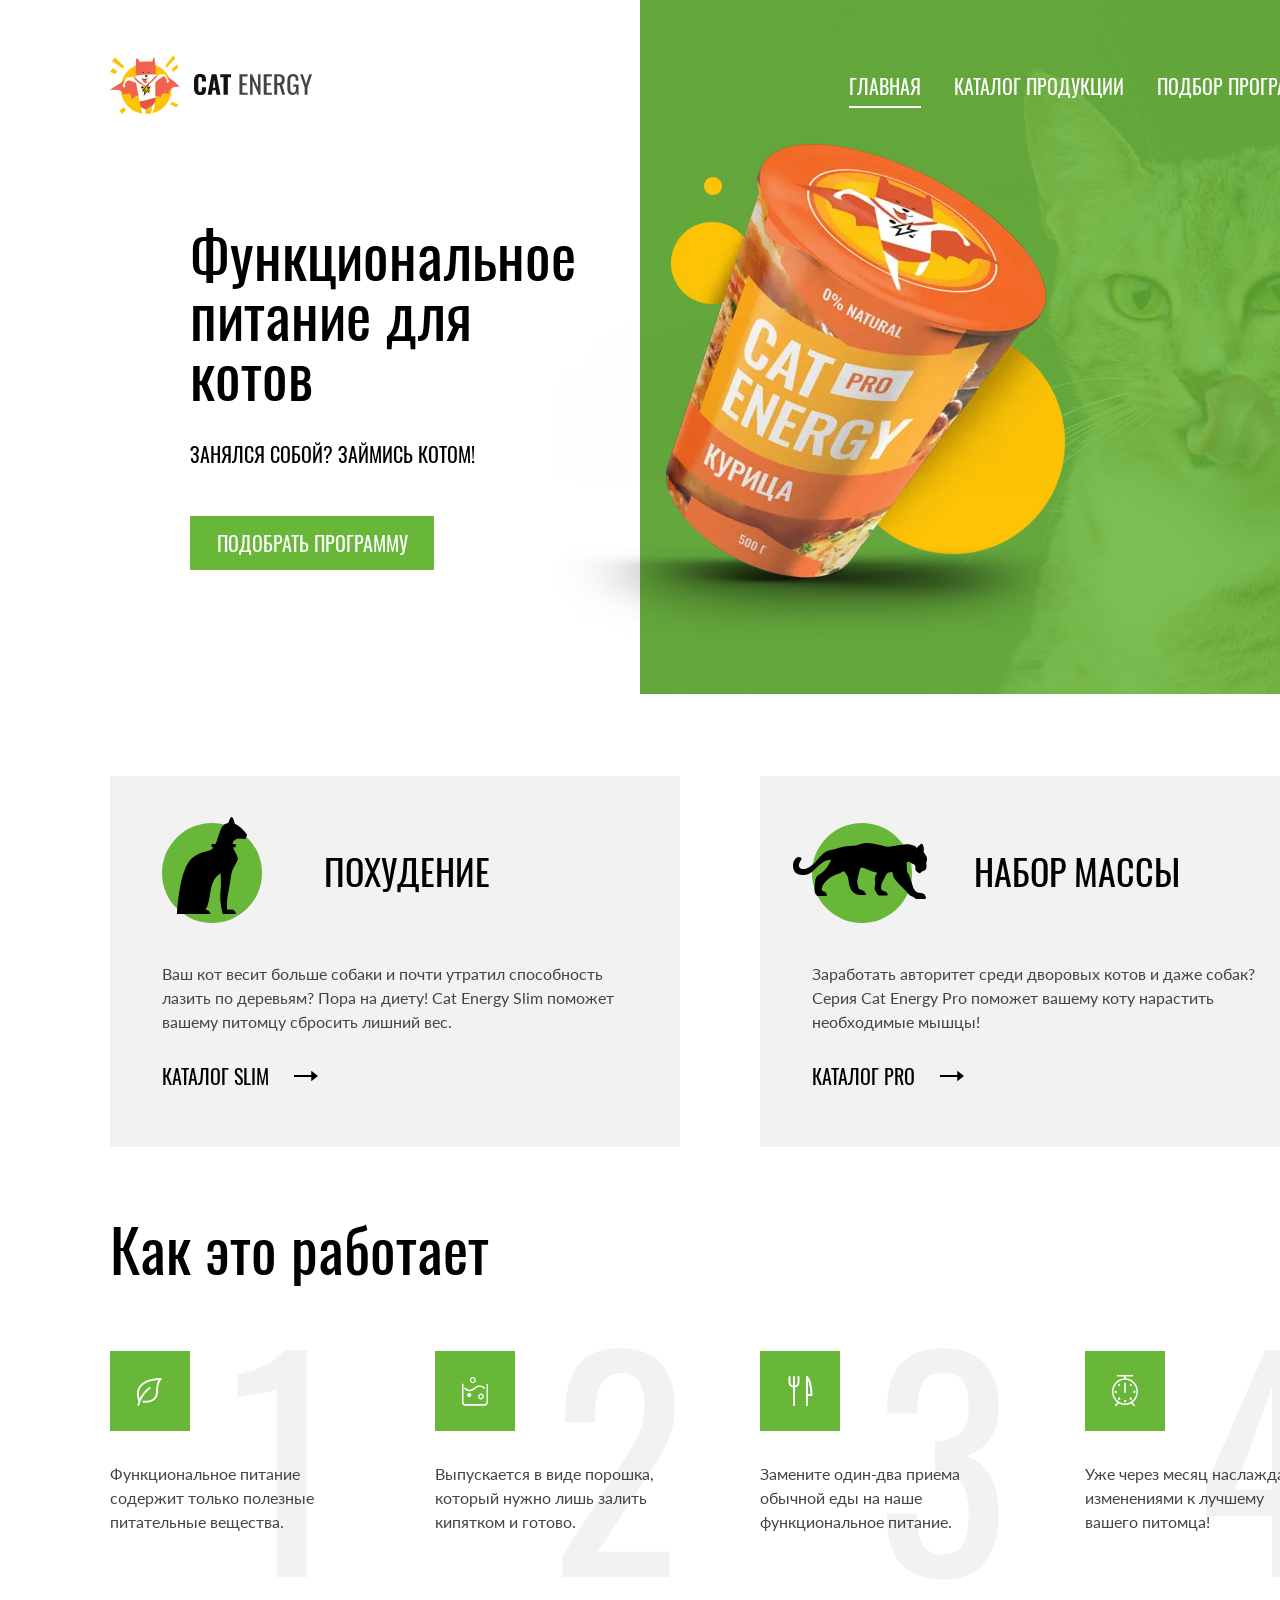
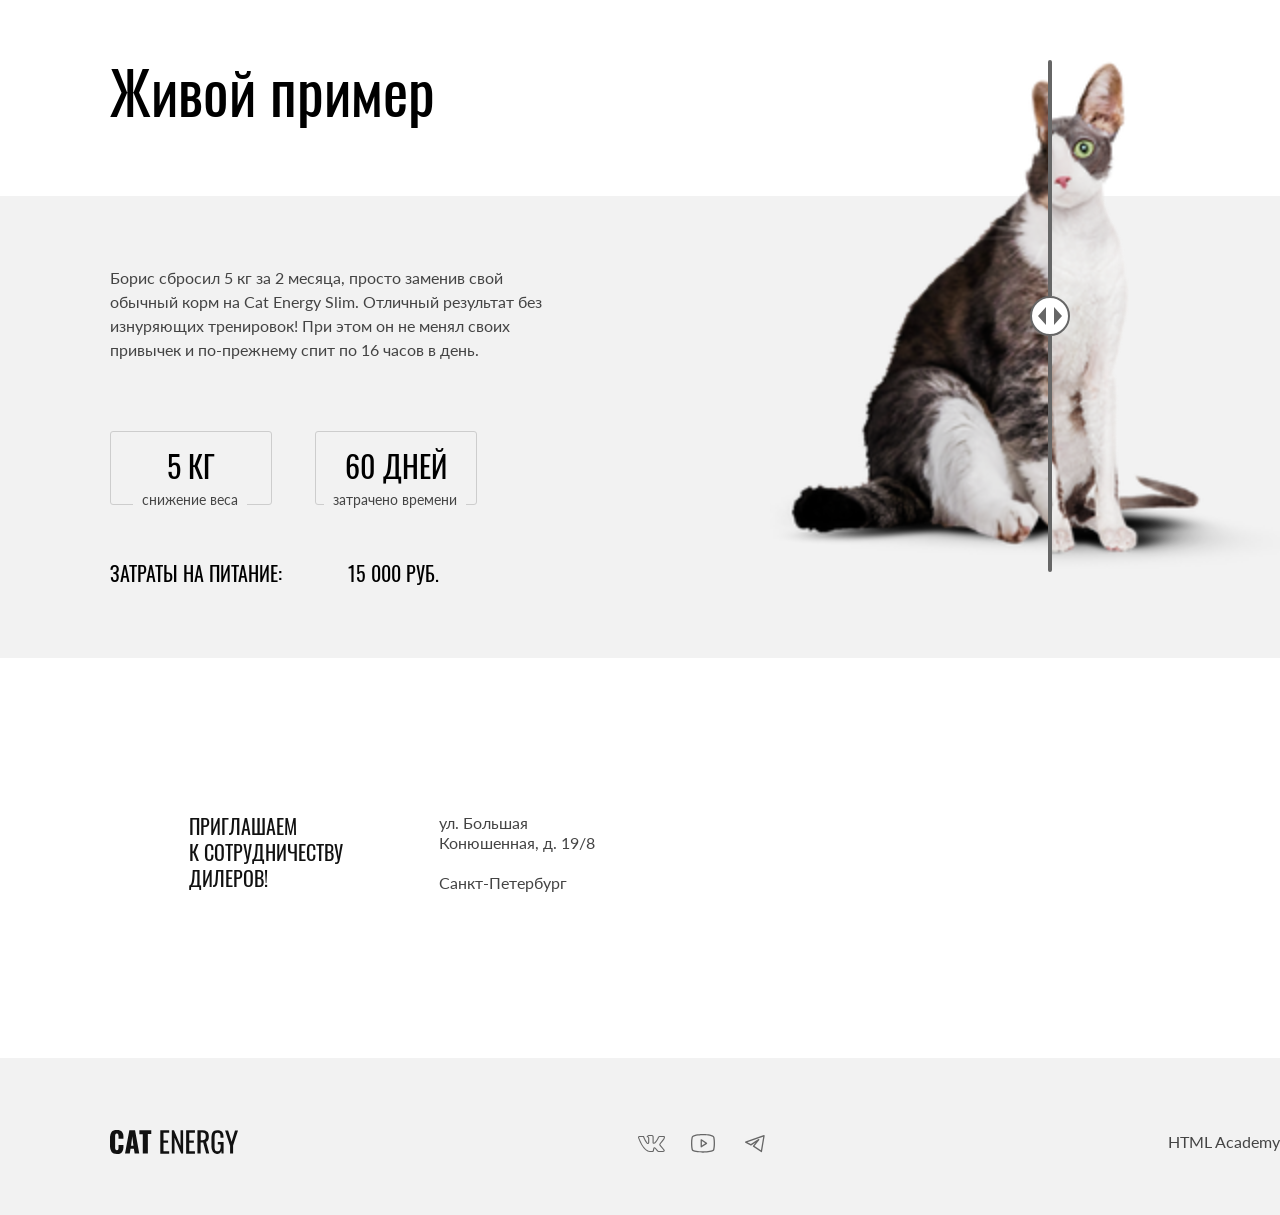
==== commit fbf9b1aa: "Deploying to gh-pages from @ Musa-Ismailov/2252139-cat-energy-2@76c40dc942a179184f3bf7f5f6e2e1a3e262" ====
--- a/index.html
+++ b/index.html
@@ -1 +1 @@
-<!DOCTYPE html><html class="page" lang="ru"><head><meta charset="UTF-8"><title>cat-energy</title><meta name="viewport" content="width=device-width,initial-scale=1"><link rel="stylesheet" href="styles/styles.css"><script src="scripts/index.js" defer="defer"></script><link rel="icon" href="favicon.ico"><link rel="icon" href="favicons/favicon.svg" type="image/svg+xml"><link rel="apple-touch-icon" href="favicons/apple-icon-180x180.png"><link rel="manifest" href="manifest.webmanifest"><link rel="preload" href="fonts/lato/Lato-Regular.woff2" as="font" type="font/woff2" crossorigin="anonymous"><link rel="preload" href="fonts/oswald/oswaldregular.woff2" as="font" type="font/woff2" crossorigin="anonymous"></head><body class="page__body"><header class="header" data-test="header"><div class="container"><nav class="main-nav main-nav--on main-nav--nojs"><div class="main-nav__logo-container"><a class="main-nav__logo-link" href="index.html"><picture><source media="(min-width: 1200px)" width="70" height="59" type="image/svg+xml" srcset="images/cat-logo-desktop.svg"><source media="(min-width: 768px)" width="60" height="50" type="image/svg+xml" srcset="images/cat-logo-tablet.svg"><img class="header__logo-img" src="images/cat-logo-mobile.svg" alt="логотип сайта" width="33" height="38"></picture></a><a class="header__logo-text-link" href="index.html"><picture><source media="(min-width:1200px)" width="118" height="21" type="image/svg+xml" srcset="images/cat-logo-text-desktop.svg"><img class="header__logo-text logo-text" src="images/cat-logo-text.svg" alt="текстовый логотип сайта" width="101" height="18"></picture></a></div><button class="main-nav__toggle" type="button"><span class="visually-hidden">Переключатель меню</span></button><ul class="main-nav__list"><li class="main-nav__item main-nav__item--active"><a href="#">главная</a></li><li class="main-nav__item"><a href="catalog.html">каталог продукции</a></li><li class="main-nav__item"><a href="#">подбор программы</a></li></ul></nav></div></header><main class="main-container"><section class="choose" data-test="hero"><div class="container"><div class="choose__description"><h1 class="choose__title">Функциональное питание для котов</h1><p class="choose__slogon">Занялся собой? Займись котом!</p></div><picture><source type="image/webp" media="(min-width:1200px)" width="552" height="499" srcset="images/cat-feed-desktop@1x.webp, images/cat-feed-desktop@2x.webp 2x"><source type="image/webp" media="(min-width:768px)" width="709" height="609" srcset="images/cat-feed-tablet@1x.webp, images/cat-feed-tablet@2x.webp 2x"><source type="image/webp" width="280" height="270" srcset="images/cat-feed-mobile@1x.webp, images/cat-feed-mobile@2x.webp 2x"><source media="(min-width:1200px)" width="552" height="499" type="image/png" srcset="images/cat-feed-desktop@1x.png, images/cat-feed-desktop@2x.png 2x"><source media="(min-width:768px)" width="709" height="609" srcset="images/cat-feed-tablet@1x.jpg, images/cat-feed-tablet@2x.jpg 2x" type="image/jpeg"><img class="choose__img" src="images/cat-feed-mobile@1x.png" alt="фото корма от магазина" width="280" height="270" srcset="images/cat-feed-mobile@2x.png 2x"></picture><a class="choose__button-link choose__button button" href="#">подобрать программу</a></div></section><section class="catalogs" data-test="programs"><div class="container"><h2 class="visually-hidden">Котологи</h2><ul class="catalogs__list"><li class="catalogs__item"><h3 class="catalogs__title catalogs__title--thin">Похудение</h3><p class="catalogs__description">Ваш кот весит больше собаки и почти утратил способность лазить по деревьям? Пора на диету! Cat Energy Slim поможет вашему питомцу сбросить лишний вес.</p><a class="catalogs__link" href="#">каталог slim</a></li><li class="catalogs__item"><h3 class="catalogs__title catalogs__title--massive">Набор массы</h3><p class="catalogs__description">Заработать авторитет среди дворовых котов и даже собак? Серия Cat Energy Pro поможет вашему коту нарастить необходимые мышцы!</p><a class="catalogs__link catalogs__link--massive" href="#">каталог pro</a></li></ul></div></section><section class="advantages" data-test="features"><div class="container"><h2 class="advantages__title">Как это работает</h2><ul class="advantages__list"><li class="advantages__item advantages__item--nutritious">Функциональное питание содержит только полезные питательные вещества.</li><li class="advantages__item advantages__item--water">Выпускается в виде порошка, который нужно лишь залить кипятком и готово.</li><li class="advantages__item advantages__item--food">Замените один-два приема обычной еды на наше функциональное питание.</li><li class="advantages__item advantages__item--time">Уже через месяц наслаждайтесь изменениями к лучшему<br>вашего питомца!</li></ul></div></section><section class="example" data-test="proof"><div class="container"><div class="example__simple-container"><h2 class="example__title">Живой пример</h2><p class="example__description">Борис сбросил 5 кг за 2 месяца, просто заменив свой обычный корм на Cat Energy Slim. Отличный результат без изнуряющих тренировок! При этом он не менял своих привычек и по-прежнему спит по 16 часов в день.</p><div class="example__container-description"><div class="example__indicators"><div class="example__indicator example-indicator"><p>5 КГ</p><span>снижение веса</span></div><div class="example__indicator example-indicator"><p>60 ДНЕЙ</p><span>затрачено времени</span></div></div><p class="example__expenses"><span>Затраты на питание:</span> <span>15 000 РУБ.</span></p></div></div><div class="example__slids"><div class="example__slide"><picture><source media="(min-width:768px)" width="560" height="512" srcset="images/thick-cat-example@1x.png, images/thick-cat-example@2x.png 2x" type="image/png"><img class="example__slide-img" src="images/thick-cat-example-mobile@1x.png" width="280" height="256" alt="Кот до похудения" srcset="images/thick-cat-example-mobile@2x.png 2x"></picture></div><div class="example__slide example__slide--before"><picture><source media="(min-width:768px)" width="560" height="512" srcset="images/skinny-cat-example@1x.png, images/skinny-cat-example@2x.png 2x" type="image/png"><img class="example__slide-img" src="images/skinny-cat-example-mobile@1x.png" width="280" height="256" alt="Кот после похудения" srcset="images/skinny-cat-example-mobile@2x.png 2x"></picture></div><button class="example__slides-button button" type="button"><span class="visually-hidden">кнопка для управления слайдером</span></button></div></div></section><section class="location" data-test="contacts"><div class="container"><h2 class="visually-hidden">Карта</h2><div class="location__conteiner-description"><p class="location__description">приглашаем<br>к сотрудничеству<br>дилеров!</p><address class="location__adress">ул. Большая<br>Конюшенная, д. 19/8<br class="location__double-space">Санкт-Петербург</address></div></div><iframe class="location__map" src="https://www.google.com/maps/embed?pb=!1m18!1m12!1m3!1d1998.5989628721386!2d30.320832674763206!3d59.93879652957341!2m3!1f0!2f0!3f0!3m2!1i1024!2i768!4f13.1!3m3!1m2!1s0x4696310fca5afc31%3A0xa24b26c0d196de71!2z0JHQvtC70YzRiNCw0Y8g0JrQvtC90Y7RiNC10L3QvdCw0Y8g0YPQuy4sIDE5LCDQodCw0L3QutGCLdCf0LXRgtC10YDQsdGD0YDQsywgMTkxMTg2!5e0!3m2!1sru!2sru!4v1745107390673!5m2!1sru!2sru" width="320" height="362" style="border:0;" allowfullscreen="" loading="lazy" referrerpolicy="no-referrer-when-downgrade"></iframe></section></main><footer class="main-footer" data-test="footer"><div class="container"><a class="main-footer__logo-text-link logo-text" href="#"><span class="visually-hidden">Текствый логотиа сайта CAT Energy</span></a><ul class="social-list main-footer__social-list"><li class="social-list__item"><a class="social-list__link social-list__link--vkontakte" href="#"><span class="visually-hidden">Мы в контакте</span></a></li><li class="social-list__item"><a class="social-list__link social-list__link--youtube" href="#"><span class="visually-hidden">Мы в ютубе</span></a></li><li class="social-list__item"><a class="social-list__link social-list__link--telegram" href="#"><span class="visually-hidden">Мы в телеграмме</span></a></li></ul><a class="main-footer__logo-link main-footer-logo-link" href="https://htmlacademy.ru/intensive/adaptive">HTML Academy</a></div></footer></body></html>+<!DOCTYPE html><html class="page" lang="ru"><head><meta charset="UTF-8"><title>cat-energy</title><meta name="viewport" content="width=device-width,initial-scale=1"><link rel="stylesheet" href="styles/styles.css"><script src="scripts/index.js" defer="defer"></script><link rel="icon" href="favicon.ico"><link rel="icon" href="favicons/favicon.svg" type="image/svg+xml"><link rel="apple-touch-icon" href="favicons/apple-icon-180x180.png"><link rel="manifest" href="manifest.webmanifest"><link rel="preload" href="fonts/lato/Lato-Regular.woff2" as="font" type="font/woff2" crossorigin="anonymous"><link rel="preload" href="fonts/oswald/oswaldregular.woff2" as="font" type="font/woff2" crossorigin="anonymous"></head><body class="page__body"><header class="header" data-test="header"><div class="container"><nav class="main-nav main-nav--on main-nav--nojs"><div class="main-nav__logo-container"><a class="main-nav__logo-link" href="index.html"><picture><source media="(min-width: 1200px)" width="70" height="59" type="image/svg+xml" srcset="images/cat-logo-desktop.svg"><source media="(min-width: 768px)" width="60" height="50" type="image/svg+xml" srcset="images/cat-logo-tablet.svg"><img class="header__logo-img" src="images/cat-logo-mobile.svg" alt="логотип сайта" width="33" height="38"></picture></a><a class="header__logo-text-link" href="index.html"><picture><source media="(min-width:1200px)" width="118" height="21" type="image/svg+xml" srcset="images/cat-logo-text-desktop.svg"><img class="header__logo-text logo-text" src="images/cat-logo-text.svg" alt="текстовый логотип сайта" width="101" height="18"></picture></a></div><button class="main-nav__toggle" type="button"><span class="visually-hidden">Переключатель меню</span></button><ul class="main-nav__list"><li class="main-nav__item main-nav__item--active"><a href="#">главная</a></li><li class="main-nav__item"><a href="catalog.html">каталог продукции</a></li><li class="main-nav__item"><a href="#">подбор программы</a></li></ul></nav></div><div class="header__cat-feed"></div></header><main class="main-container"><section class="choose" data-test="hero"><div class="container"><div class="choose__description"><h1 class="choose__title">Функциональное питание для котов</h1><p class="choose__slogon">Занялся собой? Займись котом!</p></div><picture><source type="image/webp" media="(min-width:1200px)" width="552" height="499" srcset="images/cat-feed-desktop@1x.webp, images/cat-feed-desktop@2x.webp 2x"><source type="image/webp" media="(min-width:768px)" width="709" height="609" srcset="images/cat-feed-tablet@1x.webp, images/cat-feed-tablet@2x.webp 2x"><source type="image/webp" width="280" height="270" srcset="images/cat-feed-mobile@1x.webp, images/cat-feed-mobile@2x.webp 2x"><source media="(min-width:1200px)" width="552" height="499" type="image/png" srcset="images/cat-feed-desktop@1x.png, images/cat-feed-desktop@2x.png 2x"><source media="(min-width:768px)" width="709" height="609" srcset="images/cat-feed-tablet@1x.jpg, images/cat-feed-tablet@2x.jpg 2x" type="image/jpeg"><img class="choose__img" src="images/cat-feed-mobile@1x.png" alt="фото корма от магазина" width="280" height="270" srcset="images/cat-feed-mobile@2x.png 2x"></picture><a class="choose__button-link choose__button button" href="#">подобрать программу</a></div></section><section class="catalogs" data-test="programs"><div class="container"><h2 class="visually-hidden">Котологи</h2><ul class="catalogs__list"><li class="catalogs__item"><h3 class="catalogs__title catalogs__title--thin">Похудение</h3><p class="catalogs__description">Ваш кот весит больше собаки и почти утратил способность лазить по деревьям? Пора на диету! Cat Energy Slim поможет вашему питомцу сбросить лишний вес.</p><a class="catalogs__link" href="#">каталог slim</a></li><li class="catalogs__item"><h3 class="catalogs__title catalogs__title--massive">Набор массы</h3><p class="catalogs__description">Заработать авторитет среди дворовых котов и даже собак? Серия Cat Energy Pro поможет вашему коту нарастить необходимые мышцы!</p><a class="catalogs__link catalogs__link--massive" href="#">каталог pro</a></li></ul></div></section><section class="advantages" data-test="features"><div class="container"><h2 class="advantages__title">Как это работает</h2><ul class="advantages__list"><li class="advantages__item advantages__item--nutritious">Функциональное питание содержит только полезные питательные вещества.</li><li class="advantages__item advantages__item--water">Выпускается в виде порошка, который нужно лишь залить кипятком и готово.</li><li class="advantages__item advantages__item--food">Замените один-два приема обычной еды на наше функциональное питание.</li><li class="advantages__item advantages__item--time">Уже через месяц наслаждайтесь изменениями к лучшему<br>вашего питомца!</li></ul></div></section><section class="example" data-test="proof"><div class="container"><div class="example__simple-container"><h2 class="example__title">Живой пример</h2><p class="example__description">Борис сбросил 5 кг за 2 месяца, просто заменив свой обычный корм на Cat Energy Slim. Отличный результат без изнуряющих тренировок! При этом он не менял своих привычек и по-прежнему спит по 16 часов в день.</p><div class="example__container-description"><div class="example__indicators"><div class="example__indicator example-indicator"><p>5 КГ</p><span>снижение веса</span></div><div class="example__indicator example-indicator"><p>60 ДНЕЙ</p><span>затрачено времени</span></div></div><p class="example__expenses"><span>Затраты на питание:</span> <span>15 000 РУБ.</span></p></div></div><div class="example__slids"><div class="example__slide"><picture><source media="(min-width:768px)" width="560" height="512" srcset="images/thick-cat-example@1x.png, images/thick-cat-example@2x.png 2x" type="image/png"><img class="example__slide-img" src="images/thick-cat-example-mobile@1x.png" width="280" height="256" alt="Кот до похудения" srcset="images/thick-cat-example-mobile@2x.png 2x"></picture></div><div class="example__slide example__slide--before"><picture><source media="(min-width:768px)" width="560" height="512" srcset="images/skinny-cat-example@1x.png, images/skinny-cat-example@2x.png 2x" type="image/png"><img class="example__slide-img" src="images/skinny-cat-example-mobile@1x.png" width="280" height="256" alt="Кот после похудения" srcset="images/skinny-cat-example-mobile@2x.png 2x"></picture></div><button class="example__slides-button button" type="button"><span class="visually-hidden">кнопка для управления слайдером</span></button></div></div></section><section class="location" data-test="contacts"><div class="container"><h2 class="visually-hidden">Карта</h2><div class="location__conteiner-description"><p class="location__description">приглашаем<br>к сотрудничеству<br>дилеров!</p><address class="location__adress">ул. Большая<br>Конюшенная, д. 19/8<br class="location__double-space">Санкт-Петербург</address></div></div><iframe class="location__map" src="https://www.google.com/maps/embed?pb=!1m18!1m12!1m3!1d1998.5989628721386!2d30.320832674763206!3d59.93879652957341!2m3!1f0!2f0!3f0!3m2!1i1024!2i768!4f13.1!3m3!1m2!1s0x4696310fca5afc31%3A0xa24b26c0d196de71!2z0JHQvtC70YzRiNCw0Y8g0JrQvtC90Y7RiNC10L3QvdCw0Y8g0YPQuy4sIDE5LCDQodCw0L3QutGCLdCf0LXRgtC10YDQsdGD0YDQsywgMTkxMTg2!5e0!3m2!1sru!2sru!4v1745107390673!5m2!1sru!2sru" width="320" height="362" style="border:0;" allowfullscreen="" loading="lazy" referrerpolicy="no-referrer-when-downgrade"></iframe></section></main><footer class="main-footer" data-test="footer"><div class="container"><a class="main-footer__logo-text-link logo-text" href="#"><span class="visually-hidden">Текствый логотиа сайта CAT Energy</span></a><ul class="social-list main-footer__social-list"><li class="social-list__item"><a class="social-list__link social-list__link--vkontakte" href="#"><span class="visually-hidden">Мы в контакте</span></a></li><li class="social-list__item"><a class="social-list__link social-list__link--youtube" href="#"><span class="visually-hidden">Мы в ютубе</span></a></li><li class="social-list__item"><a class="social-list__link social-list__link--telegram" href="#"><span class="visually-hidden">Мы в телеграмме</span></a></li></ul><a class="main-footer__logo-link main-footer-logo-link" href="https://htmlacademy.ru/intensive/adaptive">HTML Academy</a></div></footer></body></html>
--- a/styles/styles.css
+++ b/styles/styles.css
@@ -1 +1 @@
-@font-face{font-family:Lato;src:url(../fonts/lato/Lato-Regular.woff2)format("woff2");font-weight:400;font-display:swap;font-style:normal}@font-face{font-family:Oswald;src:url(../fonts/oswald/oswaldregular.woff2)format("woff2");font-weight:400;font-display:swap;font-style:normal}body{color:#444;background-color:#fff;width:320px;margin:0 auto;font-family:Lato,sans-serif;font-size:14px;font-weight:400;line-height:18px}.visually-hidden{clip:rect(0 0 0 0);border:0;width:1px;height:1px;margin:-1px;padding:0;position:absolute;overflow:hidden}.container{width:280px;margin:0 auto}@media (width>=768px){.container{width:708px}body{width:768px}}@media (width>=1200px){.container{width:1220px}body{width:1440px}}.header__logo-text-link{margin-left:56px;display:block}.header{padding:13px 0 10px;position:relative}@media (width<=767px){.header__logo-text--catalog{display:block}.catalog .header__logo-text-link{margin-top:2px}}@media (width>=768px){.header__logo-text-link{margin-left:13px}.header{padding-top:25px}}@media (width>=1200px){.header{padding-top:55px}.header__logo-text-link{margin:0;padding-left:14px}}.button{color:#fff;text-transform:uppercase;cursor:pointer;background-color:#68b738;border:none;width:280px;padding:10px 63.5px;font-family:Oswald,sans-serif;font-size:16px;line-height:20px}.button:hover{background-color:#5eaa2f}.button:active{color:#ffffff80}.main-nav__item a{color:#000;text-transform:uppercase;font-family:Oswald,sans-serif;font-size:20px;line-height:20px;text-decoration:none;display:block}.main-nav__logo-container{align-items:center;display:flex}@media (width<=767px){.main-nav__item{text-align:center;margin:0;padding:22px 0 24px;list-style:none;box-shadow:0 -1px #e6e6e6}.main-nav__item:last-child{border-bottom:1px solid #e6e6e6}.main-nav--nojs .main-nav__item{box-shadow:none;position:relative}.main-nav--nojs .main-nav__item:after{content:"";background-color:#e6e6e6;height:1px;position:absolute;bottom:0;left:-20px;right:-20px}.main-nav--nojs .main-nav__item:first-child:before{content:"";background-color:#e6e6e6;height:1px;position:absolute;top:0;left:-20px;right:-20px}}.main-nav__toggle{z-index:2;cursor:pointer;background-color:#fff;background-image:url(../icons/stack.svg#burger);background-size:24px 24px;border:none;width:24px;height:24px;margin-bottom:3px;padding:0}.main-nav--off .main-nav__toggle{background-image:url(../icons/stack.svg#obelisk);background-size:18px 18px;width:18px;height:18px;margin-top:-5px}.main-nav__list{row-gap:10px}@media (width<=767px){.main-nav--on .main-nav__list{display:none}}.main-nav__logo-link{text-decoration:none}.main-nav{justify-content:space-between;align-items:center;display:flex}@media (width<=767px){.main-nav--nojs .main-nav__toggle{display:none}.main-nav--nojs .main-nav__list{display:block;position:static}.main-nav--nojs{flex-wrap:wrap}.main-nav--nojs .main-nav__item{display:block}.main-nav--nojs .main-nav__item:last-child{border-bottom:none;padding-bottom:10px;position:static}.main-nav--nojs .main-nav__item:last-child:after{content:"";background-color:#e6e6e6;width:100%;height:1px;position:absolute;bottom:0;left:0}.main-nav__list{z-index:10;background-color:#fff;width:320px;margin:0;padding:0;position:absolute;bottom:-199px;left:0}}@media (width>=768px){.main-nav__toggle{display:none}.main-nav__list{flex-wrap:wrap;column-gap:33px;min-width:436px;margin:0 4px 1px 0;list-style:none;display:flex;position:static}.main-nav__item a{font-size:18px;line-height:24px}.main-nav__item--active{text-underline-offset:11px;-webkit-text-decoration:underline #68b738;text-decoration:underline #68b738;text-decoration-thickness:2px}}@media (width>=1200px){.main-nav__list{row-gap:15px;min-width:475px;max-width:600px;margin-right:2px}.main-nav__item a{color:#fff;font-size:20px;line-height:100%}.main-nav__item:hover{opacity:.6}.main-nav__item:active{opacity:.3}.main-nav__item--active{text-decoration-color:#fff}.main-nav__list-catalog .main-nav__item--active{text-decoration-color:#68b738}.main-nav__item--catalog a{color:#000}.main-nav__list-catalog a{color:#111}.main-nav__logo-container:hover{opacity:.8}.main-nav__logo-container:active{opacity:.6}}.choose__title{color:#fff;text-align:center;margin:0 auto 25px;font-family:Oswald,sans-serif;font-size:36px;font-weight:400;line-height:36px}.choose__slogon{color:#fff;text-align:center;text-transform:uppercase;margin:0 0 29px;font-family:Oswald,sans-serif;line-height:14px}.choose__img{margin-bottom:3px;display:block}.choose{margin-top:27px;margin-bottom:20px;position:relative}.choose__description{position:relative}.choose__description:before{content:"";z-index:-2;background-image:url(../images/cat-feed-background-mobile@1x.jpg);background-repeat:no-repeat;background-size:320px 302px;width:320px;height:302px;position:absolute;top:-27px;left:-20px}@media (resolution>=2dppx){.choose__description:before{background-image:url(../images/cat-feed-background-mobile@2x.jpg)}}.choose__description:after{content:"";opacity:.85;z-index:-1;background-color:#68b738;width:320px;height:302px;position:absolute;top:-27px;left:-20px}@media (width<=767px){.choose__button{box-sizing:border-box;margin-top:3px;display:block}}@media (width>=768px){.choose__description{margin-left:90px}.choose__description:after,.choose__description:before{display:none}.choose__slogon{color:#000;text-align:left;text-transform:uppercase;margin-bottom:21px;font-size:20px;line-height:20px}.choose__title{color:#000;text-align:left;width:416px;margin:0 0 40px;font-size:60px;font-weight:400;line-height:60px}.choose{margin-top:51px;margin-bottom:0}.choose__button{text-align:center;box-sizing:border-box;width:242px;padding:14px 26px;font-size:20px;line-height:26px;text-decoration:none;position:absolute;bottom:526px;left:120px}.choose__img{margin-bottom:0}}@media (width>=1200px){.choose{min-height:470px;margin-top:96px;margin-bottom:82px}.choose__button{width:244px;margin-top:52px;margin-left:80px;display:block;position:static}.choose__img{position:absolute;top:-81px;right:331px}.choose__description{margin-left:80px}.choose__description:after{width:720px;height:694px;display:block;top:-224px;left:auto;right:-110px}.choose__description:before{background-image:url(../images/cat-feed-background-desktop@1x.jpg);background-size:cover;width:720px;height:694px;display:block;top:-224px;left:auto;right:-110px}}@media (width>=1200px) and (resolution>=2dppx){.choose__description:before{background-image:url(../images/cat-feed-background-desktop@1x.jpg)}}.choose__button{text-decoration:none}.catalogs__title{color:#000;text-transform:uppercase;margin:0 0 29px 70px;font-family:Oswald,sans-serif;font-size:24px;font-weight:400;line-height:37px}.catalogs{margin-bottom:21px}.catalogs__item{background-color:#f2f2f2;margin-bottom:21px;padding:30px 20px 18px;list-style:none;position:relative}@media (width<=767px){.catalogs__item:after{content:"";background-color:#d9d9d9;height:1px;position:absolute;bottom:55px;left:20px;right:20px}}.catalogs__list{margin:0;padding:0}.catalogs__item:last-child{margin:0}.catalogs__description{width:227px;margin:0 0 42px}.catalogs__link{color:#000;text-transform:uppercase;padding-right:37px;font-family:Oswald,sans-serif;font-size:16px;line-height:16px;text-decoration:none;position:relative}.catalogs__title--massive:before{content:"";background-image:url(../icons/stack.svg#pumped-cat-mobile);background-repeat:no-repeat;background-size:67px 50px;width:67px;height:50px;position:absolute;top:24px;left:13px}@media (width>=768px){.catalogs__title--massive:before{background-image:url(../icons/stack.svg#pumped-cat-tablet);background-size:auto;width:277px;height:228px}}@media (width>=1200px){.catalogs__title--massive:before{background-image:url(../icons/stack.svg#pumped-cat-desktop);background-size:134px 100px;width:134px;height:100px}}.catalogs__title--thin:before{content:"";background-image:url(../icons/stack.svg#skinny-cat-mobile);background-repeat:no-repeat;background-size:50px 53px;width:50px;height:53px;position:absolute;top:21px;left:20px}@media (width>=768px){.catalogs__title--thin:before{background-image:url(../icons/stack.svg#skinny-cat-tablet);background-size:200px 211px;width:200px;height:211px}}@media (width>=1200px){.catalogs__title--thin:before{background-image:url(../icons/stack.svg#skinny-cat-desktop);background-size:100px 106px;width:100px;height:106px}}.catalogs__link:after{content:"";background-color:#000;width:9px;height:12px;position:absolute;top:6px;left:118px;-webkit-mask-image:url(../icons/stack.svg#tip);mask-image:url(../icons/stack.svg#tip);-webkit-mask-size:9px 12px;mask-size:9px 12px;-webkit-mask-repeat:no-repeat;mask-repeat:no-repeat}.catalogs__link:before{content:"";background-color:#000;width:18px;height:2px;position:absolute;top:11px;left:102px}@media (width>=768px){.catalogs__link:before{top:14px;left:133px}.catalogs__item{margin-bottom:30px;padding:77px 0 59px 52px}.catalogs__link{padding-right:47px;font-size:20px;line-height:100%}.catalogs__link:after{top:9px;left:149px}.catalogs__description{width:340px;margin-bottom:57px;font-size:16px;line-height:24px}.catalogs__title{margin:0 0 24px;font-size:36px;line-height:36px}.catalogs__title--massive:before{top:81px;left:auto;right:25px}.catalogs__title--thin:before{top:81px;left:auto;right:63px}.catalogs{margin-bottom:45px}}@media (width>=1200px){.catalogs__item{width:570px;margin:0 80px 0 0;padding-bottom:61px}.catalogs__list{display:flex}.catalogs__description{width:457px;margin-bottom:32px;font-size:16px;line-height:24px}.catalogs__title{margin-bottom:73px;margin-left:162px;font-size:36px;line-height:36px}.catalogs__link{font-size:20px;line-height:100%}.catalogs__title--thin:before{top:41px;left:52px;right:auto}.catalogs__title--massive:before{top:47px;left:33px;right:auto}.catalogs{margin-bottom:71px}.catalogs__link:after{transition:left .3s}.catalogs__link:hover:after{left:159px}.catalogs__link:before{transition:width .3s}.catalogs__link:hover:before{width:28px}.catalogs__link:active{opacity:.3}}.catalogs__link--massive:after{left:124px}.catalogs__link--massive:before{left:98px}@media (width>=768px){.catalogs__link--massive:after{left:145px}.catalogs__link--massive:hover:after{left:155px}.catalogs__link--massive:before{left:129px}}@media (width<=767px){.catalogs__link--massive:after{left:114px}}.advantages__title{color:#000;margin:0 0 42px;font-family:Oswald,sans-serif;font-size:36px;font-weight:400;line-height:40px}.advantages{margin-bottom:53px}.advantages__item{max-width:200px;margin-bottom:26px;margin-left:80px;list-style:none;position:relative}.advantages__item:last-child{margin:0 0 0 80px}.advantages__item--nutritious:before{content:"";background-image:url(../icons/stack.svg#leaf-mobile);width:60px;height:60px;position:absolute}@media (width>=768px){.advantages__item--nutritious:before{background-image:url(../icons/stack.svg#leaf);width:80px;height:80px}}.advantages__item--water:before{content:"";background-image:url(../icons/stack.svg#boiling-mobile);width:60px;height:60px;position:absolute}@media (width>=768px){.advantages__item--water:before{background-image:url(../icons/stack.svg#boiling);width:80px;height:80px}}.advantages__item--food:before{content:"";background-image:url(../icons/stack.svg#devices-mobile);width:60px;height:60px;position:absolute}@media (width>=768px){.advantages__item--food:before{background-image:url(../icons/stack.svg#devices);width:80px;height:80px}}.advantages__item--time:before{content:"";background-image:url(../icons/stack.svg#alarm-mobile);width:60px;height:60px;position:absolute}@media (width>=768px){.advantages__item--time:before{background-image:url(../icons/stack.svg#alarm);width:80px;height:80px}}.advantages__item:before{top:-2px;left:-80px}.advantages__list{margin:0;padding:0}@media (width>=768px){.advantages__title{margin-bottom:32px;font-size:60px;line-height:60px}.advantages__item{max-width:250px;min-height:129px;margin:0;padding-top:151px;font-size:16px;line-height:24px}.advantages__item:last-child{margin:0}.advantages__list{flex-wrap:wrap;grid-template-columns:repeat(2,250px);justify-content:space-between;row-gap:37px;padding-right:74px;display:grid}.advantages__item:before{top:40px;left:0}.advantages{margin-bottom:47px}}@media (width>=1200px){.advantages{margin-bottom:69px}.advantages__list{padding-right:0;display:flex}.advantages__item--time{max-width:245px}.advantages__title{margin-bottom:33px}}@media (width>=768px){.advantages__list{counter-reset:item-numbers}.advantages__item{z-index:3;position:relative}.advantages__item:after{counter-increment:item-numbers;content:counter(item-numbers);color:#f2f2f2;z-index:-1;font-family:Oswald,sans-serif;font-size:280px;font-weight:400;line-height:280px;position:absolute;bottom:0;right:0}.advantages__item--nutritious:after{right:25px}}@media (width<=767px){.advantages__item--time br{display:none}}.example-indicator p{color:#000;text-transform:uppercase;margin:0;font-family:Oswald,sans-serif;font-size:24px;line-height:24px}.example-indicator span{font-size:12px;line-height:12px}.example__title{color:#000;margin:0 0 40px;font-family:Oswald,sans-serif;font-size:36px;font-weight:400;line-height:40px}.example__expenses{color:#000;text-align:center;margin:0 0 20px;font-family:Oswald,sans-serif;line-height:20px}.example__slides-button{z-index:1;background-color:#fff;border:2px solid #666;border-radius:50%;width:40px;height:40px;padding:0;position:absolute;top:50%;left:50%;transform:translate(-50%,-50%)}.example__slides-button:hover{background-color:#fff;border-color:#68b738}.example__slides-button:hover:before{background-color:#68b738}.example__slides-button:focus{border-color:#68b738}.example__slides-button:focus:before{background-color:#68b738}.example__slides-button:active{opacity:.6;border-color:#5eaa2f}.example__slides-button:active:before{opacity:.6;background-color:#5eaa2f}.example__slides-button:after{content:"";z-index:0;background:linear-gradient(0deg,#666 0 108px,#0000 108px 148px,#666 148px 256px);border-radius:2px;width:4px;height:256px;position:absolute;top:50%;left:50%;transform:translate(-50%,-50%)}@media (width>=768px){.example__slides-button:after{background:linear-gradient(0deg,#666 0 236px,#0000 236px 276px,#666 276px 512px);height:512px}}.example__slides-button:hover:after{background:linear-gradient(0deg,#68b738 0 108px,#0000 108px 148px,#68b738 148px 256px)}@media (width>=768px){.example__slides-button:hover:after{background:linear-gradient(0deg,#68b738 0 236px,#0000 236px 276px,#68b738 276px 512px)}}.example__slides-button:active:after{background:linear-gradient(0deg,#5eaa2f 0 108px,#0000 108px 148px,#5eaa2f 148px 256px)}@media (width>=768px){.example__slides-button:active:after{background:linear-gradient(0deg,#68b738 0 236px,#0000 236px 276px,#68b738 276px 512px)}}.example__slides-button:before{content:"";background-color:#666;width:24px;height:18px;position:absolute;top:9px;left:6px;-webkit-mask-image:url(../icons/stack.svg#double-arrow);mask-image:url(../icons/stack.svg#double-arrow);-webkit-mask-size:24px 18px;mask-size:24px 18px;-webkit-mask-repeat:no-repeat;mask-repeat:no-repeat}@media (width<=767px){.example{background-color:#eaeaea;padding-top:25px}}.example__description{margin:0 0 20px}.example__indicators{justify-content:space-between;margin-bottom:32px;display:flex}.example__indicator p{text-align:center;box-sizing:border-box;border:1px solid #cdcdcd;border-radius:3px;width:124px;padding:14.5px 0 17.5px}.example__indicator span{text-align:center;box-sizing:border-box;background-color:#eaeaea;max-width:87px;margin:0 auto;padding:0 10px;font-size:12px;line-height:12px;display:block;position:absolute;bottom:-13px;left:-2px;right:0}.example__expenses span{text-transform:uppercase}.example__indicator{position:relative}.example__slids{width:280px;height:256px;display:flex;position:relative}.example__slide{width:50%;overflow:hidden}.example__slide-img{width:280px;height:256px}.example__slide--before .example__slide-img{transform:translate(-50%)}.example{padding-bottom:41px}@media (width>=768px){.example__slids{width:560px;height:512px;margin:0 auto}.example__slide-img{width:560px;height:512px}.example__title{margin-bottom:60px;font-size:60px;line-height:60px}.example{padding-top:45px;padding-bottom:101px;position:relative}.example__description{margin-bottom:54px;font-size:16px;line-height:24px}.example__description:after{content:"";z-index:-1;background-color:#f2f2f2;width:100%;height:462px;position:absolute;bottom:0;left:0}.example__indicator p{width:162px;padding:15px 0 20px;font-size:30px;line-height:37px}.example__indicator span{background-color:#fff;max-width:max-content;padding:0 9px;font-size:14px;line-height:14px;bottom:11px}.example__indicators{width:367px;margin:0}.example__container-description{margin-bottom:88px;display:flex}.example__expenses{text-align:right;width:174px;height:max-content;margin-top:11px;margin-left:auto;font-size:20px;line-height:20px}.example__expenses span{margin-bottom:9px;display:block}}@media (width>=1200px){.example{padding:0}.example__simple-container{width:436px;margin-bottom:75px}.example__title{margin-bottom:146px}.example .container{justify-content:space-between;display:flex}.example__description{width:434px;margin-bottom:69px}.example__container-description{flex-direction:column;margin:0}.example__indicators{margin-bottom:58px}.example__expenses{width:max-content;margin:0;display:flex}.example__expenses span{margin:0 66px 0 0}.example__indicator span{background-color:#f2f2f2;bottom:-2px}.example__slids{margin:0}}.location__description{color:#111;text-transform:uppercase;flex-shrink:0;margin:0;font-family:Oswald,sans-serif;font-size:16px;line-height:20px}.location__adress{flex-shrink:0;margin-left:16.5px;font-style:normal;line-height:20px}.location__conteiner-description{padding:26px 0;display:flex}.location__map{display:block}@media (width>=768px){.location__conteiner-description{padding:60px 40px}.location__map{width:768px;height:400px}.location__double-space{content:"";margin-bottom:20px;display:block}.location__adress{text-align:right;margin-left:auto;font-size:16px}.location__description{min-width:163px;font-size:20px;line-height:26px}}@media (width>=1200px){.location__conteiner-description{background-color:#fff;padding:60px 79px;position:absolute;top:95px;left:110px}.location{position:relative}.location__map{width:1440px;height:400px}.location__description{margin-right:87px}.location__adress{text-align:left}}.main-footer{background-color:#f2f2f2;padding:40px 0}.main-footer__logo-text-link{content:"";-webkit-mask-image:url(../icons/stack.svg#cat-logo-text-footer);mask-image:url(../icons/stack.svg#cat-logo-text-footer);-webkit-mask-position:auto;mask-position:auto;background-color:#111;width:128px;height:24px;margin:0 auto 19px;display:inline-block;position:relative;-webkit-mask-repeat:no-repeat;mask-repeat:no-repeat}.main-footer__logo-text-link:hover,.main-footer__logo-text-link:focus-visible{background-color:#3e3e3e}.main-footer__logo-text-link:active{background-color:#6b6b6b}@media (width<=767px){.main-footer__social-list{position:relative}.main-footer__social-list:after{content:"";background-color:#d9d9d9;height:1px;position:absolute;bottom:-17px;left:-74px;right:-74px}.main-footer__social-list:before{content:"";background-color:#d9d9d9;height:1px;position:absolute;bottom:45px;left:-74px;right:-74px}}.main-footer__logo-text{display:block}.main-footer__social-list{margin:20px auto}.main-footer .container{flex-direction:column;display:flex}.main-footer__logo-link{margin-top:17px}@media (width>=768px){.main-footer .container{flex-direction:row;justify-content:space-between;align-items:center}.main-footer__social-list,.main-footer__logo-text-link{margin:0}.main-footer{padding:56px 0}.main-footer-logo-link{width:162px;margin:0}}@media (width>=1200px){.main-footer{padding-top:67px}}.social-list__link--vkontakte{background-color:#666;width:28px;height:22px;display:inline-block;-webkit-mask-image:url(../icons/stack.svg#vkontakte);mask-image:url(../icons/stack.svg#vkontakte);-webkit-mask-size:auto;mask-size:auto;-webkit-mask-repeat:no-repeat;mask-repeat:no-repeat}.social-list__link--youtube{background-color:#666;width:28px;height:22px;display:inline-block;-webkit-mask-image:url(../icons/stack.svg#youtube);mask-image:url(../icons/stack.svg#youtube);-webkit-mask-size:auto;mask-size:auto;-webkit-mask-repeat:no-repeat;mask-repeat:no-repeat}.social-list__link--telegram{background-color:#666;width:28px;height:22px;display:inline-block;-webkit-mask-image:url(../icons/stack.svg#telegram);mask-image:url(../icons/stack.svg#telegram);-webkit-mask-size:auto;mask-size:auto;-webkit-mask-repeat:no-repeat;mask-repeat:no-repeat}.social-list__link:hover,.social-list__link:focus{background-color:#68b738}.social-list__link:active{opacity:.3;background-color:#68b738}.social-list{justify-content:space-between;width:132px;padding:0;list-style:none;display:flex}@media (width>=768px){.social-list{width:96px;margin-top:6px}}.social-list__item{margin-right:24px}.main-footer-logo-link{color:#444;justify-content:space-between;align-items:center;font-size:16px;line-height:20px;text-decoration:none;display:flex}.main-footer-logo-link:after{content:"";background-color:#666;width:27px;height:34px;display:inline-block;-webkit-mask-image:url(../icons/stack.svg#logo-html);mask-image:url(../icons/stack.svg#logo-html);-webkit-mask-size:auto;mask-size:auto;-webkit-mask-repeat:no-repeat;mask-repeat:no-repeat}.main-footer-logo-link:hover:after,.main-footer-logo-link:focus:after{background-color:#68b738}.main-footer-logo-link:active:after{opacity:.3;background-color:#68b738}.catalog-products__title{color:#000;margin:0;padding:28px 0 42px;font-family:Oswald,sans-serif;font-size:36px;font-weight:400;line-height:36px}.catalog-products__img-mini,.catalog-products__img{display:block}@media (width<=767px){.catalog-products__title{position:relative}.catalog-products__title:after{content:"";background-color:#ebebeb;height:1px;position:absolute;bottom:0;left:-20px;right:-20px}.catalog-products__title:before{content:"";background-color:#d9d9d9;height:1px;position:absolute;top:0;left:-20px;right:-20px}.catalog-products__product-card{margin-bottom:1px;position:relative}.catalog-products__product-card:after{content:"";background-color:#ebebeb;height:1px;position:absolute;bottom:0;left:-20px;right:-20px}}.catalog-products__list{margin:0;padding:0;list-style:none}.catalog-products__product-card{padding:20px 0 25px}@media (width>=768px){.catalog-products{margin-bottom:74px}.catalog-products__list{grid-template-columns:repeat(2,324px);gap:141px 60px;display:grid}.catalog-products__product-card{box-sizing:border-box;background-color:#f2f2f2;width:324px;height:430px;padding:0 37px 40px}.catalog-products__title{margin:51px 0 165px;padding:0;font-size:60px;line-height:60px}}@media (width>=1200px){.catalog-products{margin-bottom:71px}.catalog-products__list{grid-template-columns:repeat(4,245px);gap:144px 80px}.catalog-products__title{margin-top:60px}.catalog-products__product-card{width:245px;padding:0 38px 40px}}.product-card__title{color:#222;text-transform:uppercase;margin:0 0 14px;font-family:Oswald,sans-serif;font-size:16px;font-weight:400;line-height:20px}.product-card__container{display:flex}@media (width<=767px){.product-card__button{width:100%}.product-card__container{margin-bottom:16px}.product-card__characteristics-container{width:140px}.product-card__title{width:76px}.product-card__image-container{justify-content:center;align-items:center;width:140px;height:107px;display:flex}.catalog-products__img-mini,.catalog-products__img{margin:auto}}@media (width>=768px){.product-card__container{flex-direction:column}.product-card__image-container{justify-content:center;align-items:center;width:200px;height:210px;margin:-71px auto 12px;display:flex}.product-card__title{text-align:center;text-transform:uppercase;width:135px;margin:10px auto 21px;font-size:20px;font-weight:400;line-height:24px}.product-card__button{width:100%;margin-top:32px}}@media (width>=1200px){.product-card__image-container{width:169px}.product-card__button{padding:10px 0}.product-card__title{margin-top:0;margin-bottom:24px}}.card-characteristics{font-size:12px;line-height:16px}.card-characteristics__container{justify-content:space-between;display:flex}@media (width>=768px){.card-characteristics__container{margin-bottom:7px;padding-bottom:5px;font-size:16px;line-height:20px;position:relative}.card-characteristics__container:after{content:"";background-color:#cdcdcd;height:1px;position:absolute;bottom:0;left:0;right:0}.card-characteristics__container:last-child{margin-bottom:0;padding-bottom:5px}}@media (width>=1200px){.card-characteristics__container{padding:0 1px 5px}.card-characteristics__container:nth-child(2){margin-bottom:4px;padding-bottom:8px}.card-characteristics__container:last-child{padding-bottom:11px}}.card-more__title{color:#111;text-transform:uppercase;margin-top:57px;margin-bottom:8px;font-family:Oswald,sans-serif;font-size:16px;font-weight:400;line-height:20px}.card-more__title:before{content:"";background-image:url(../icons/stack.svg#plus-mobile);background-repeat:no-repeat;background-size:30px 30px;width:30px;height:30px;position:absolute;top:25px;left:125px}@media (width>=768px){.card-more__title:before{background-image:url(../icons/stack.svg#plus);background-size:60px 60px;width:60px;height:60px;top:50px;left:50%;transform:translate(-50%)}}.card-more__description{margin:0 0 21px;font-size:12px;line-height:16px}.card-more{text-align:center;position:relative}.card-more__button{color:#444;background-color:#f2f2f2;width:100%}.card-more__button:hover{background-color:#ebebeb}.card-more__button:active{color:#444;background-color:#ebebeb}@media (width>=768px){.card-more{box-sizing:border-box;background-color:#fff;border:2px solid #f2f2f2}.card-more__title{width:134px;margin:160px auto 23px;font-size:20px;line-height:24px}.card-more__description{width:170px;margin:0 auto 82px;font-size:16px;line-height:18px}}@media (width>=1200px){.card-more__button{padding:10px 0}.card-more__title:before{top:48px;left:50%;transform:translate(-50%)}.card-more{padding:0 36px 40px}.card-more__title{margin:148px auto 26px}.card-more__description{margin:0 auto 90px}}.additionally__title{color:#000;margin:25px 0 36px;font-family:Oswald,sans-serif;font-size:24px;font-weight:400;line-height:24px;position:relative}.additionally__title:before{content:"";z-index:-1;background-color:#68b738;height:2px;position:absolute;bottom:12px;left:266px;right:-20px}@media (width<=767px){.additionally__title{position:relative}.additionally__title:after{content:"";background-color:#cdcdcd;height:1px;position:absolute;bottom:-36px;left:0;right:0}}.additionally__item h3{color:#222;text-transform:uppercase;margin:0 0 13px;font-family:Oswald,sans-serif;font-size:16px;font-weight:400;line-height:16px}.additionally__item span{font-size:14px;line-height:14px}.additionally__item{padding:13px 0 19px;list-style:none;position:relative}.additionally__item:after{content:"";background-color:#cdcdcd;height:1px;position:absolute;bottom:0;left:0;right:0}.additionally__list{margin:0;padding:0}.additionally{margin-bottom:40px}.additionally__item-price-container{justify-content:space-between;margin:0 0 15px;display:flex}.additionally__item-button{width:100%}@media (width>=768px){.additionally__title{background-color:#fff;width:max-content;margin:0 0 80px;padding:0 40px;font-size:32px;line-height:32px}.additionally__title:before{bottom:16px;left:-30px;right:-357px}.additionally__item{padding:26px 38px 28px}.additionally__item:last-child:after{position:static}.additionally__item-description-container{justify-content:space-between;display:flex}.additionally{margin-bottom:80px}.additionally__list{outline:1px solid #cdcdcd}.additionally__item h3{margin-bottom:25px;font-size:20px;line-height:20px}.additionally__item span{font-size:16px;line-height:20px}.additionally__item-prise{margin-left:49px;margin-right:3px}.additionally__item-prise--water{margin-left:59px}.additionally__item-price-container{margin-top:2px}}@media (width>=1200px){.additionally__item{justify-content:space-between;align-items:center;padding:16px 0;display:flex}.additionally__list{outline:none;width:895px}.additionally__item:last-child{margin-top:0}.additionally{margin-bottom:96px}.additionally__title{margin-left:-40px;font-size:40px;line-height:40px}.additionally__title:before{bottom:20px;left:-110px;right:-1024px}.additionally__item-button{width:244px}.additionally__item:last-child:after{position:absolute}.additionally__item:first-child:before{content:"";background-color:#cdcdcd;height:1px;position:absolute;top:0;left:0;right:0}.additionally__item h3{min-width:161px;margin:0;font-size:20px;line-height:20px}.additionally__item-price-container{margin:0 0 0 164px}.additionally__item-price-container span{font-size:16px;line-height:20px}.additionally__item-description{min-width:131px}.additionally__item-prise{margin-left:112px}.additionally__container{justify-content:space-between;display:flex}}.additionally-present__description{color:#fff;text-align:center;align-self:flex-end;width:161px;margin:0 auto 43px;font-size:16px;line-height:20px}@media (width>=768px){.additionally-present__description{text-align:left;margin:auto 125px auto auto}}@media (width>=1200px){.additionally-present__description{text-align:center;margin:auto auto 43px}}.additionally-present__description:before{content:"";background-image:url(../icons/stack.svg#present-mobile);background-repeat:no-repeat;background-size:78px 80px;width:78px;height:80px;position:absolute;top:58px;left:101px}@media (width>=768px){.additionally-present__description:before{background-image:url(../icons/stack.svg#present-tablet);background-size:80px 82px;width:80px;height:82px;top:57px;left:77px}}@media (width>=1200px){.additionally-present__description:before{background-image:url(../icons/stack.svg#present-desktop);background-size:80px 83px;width:80px;height:83px;top:56px;left:83px}}.additionally-present{z-index:-1;background-image:url(../images/present-background-mobile@1x.jpg);background-repeat:no-repeat;background-size:280px 290px;width:280px;height:290px;margin-top:35px;padding:0;display:flex;position:relative}@media (resolution>=2dppx){.additionally-present{background-image:url(../images/present-background-mobile@2x.jpg)}}.additionally-present:before{content:"";opacity:.85;z-index:-2;background-color:#68b738;width:280px;height:290px;position:absolute;top:0;left:0}@media (width>=768px){.additionally-present{background-image:url(../images/present-background-tablet@1x.jpg);background-size:708px 200px;width:708px;height:200px;margin-top:70px}}@media (width>=768px) and (resolution>=2dppx){.additionally-present{background-image:url(../images/present-background-tablet@2x.jpg)}}@media (width>=768px){.additionally-present:before{width:708px;height:200px}}@media (width>=1200px){.additionally-present{background-image:url(../images/present-background-desktop@1x.jpg);background-size:245px 288px;width:245px;height:288px;margin-top:0}}@media (width>=1200px) and (resolution>=2dppx){.additionally-present{background-image:url(../images/present-background-desktop@2x.jpg)}}@media (width>=1200px){.additionally-present:before{width:245px;height:288px}.additionally-present{margin-right:-1px}}.news__title{color:#000;margin:0 0 31px;font-family:Oswald,sans-serif;font-size:24px;font-weight:400;line-height:24px;position:relative}.news__title:before{content:"";z-index:-1;background-color:#68b738;height:2px;position:absolute;bottom:13px;left:192px;right:-20px}.news__description{color:#000;text-align:center;margin-bottom:24px;font-family:Oswald,sans-serif;font-size:16px;line-height:24px}.news__input{text-transform:uppercase;color:#444;box-sizing:border-box;border:1px solid #e7e7e7;border-radius:0%;width:100%;height:56px;margin-bottom:16px;padding:13px;font-family:Oswald,sans-serif;font-size:20px;line-height:20px}.news__input:hover{border:1px solid #cdcdcd}.news__input:focus-visible{outline:2px solid #444}.news__input--error,.news__input--error:hover{border:2px solid #ff8282}.news__input--error:focus-visible{border:2px solid #ff8282;outline:none}.news__button{width:100%;padding-top:15px;padding-bottom:15px;font-size:20px;line-height:26px}.news{margin-bottom:40px}@media (width>=768px){.news{margin-bottom:80px}.news__title{background-color:#fff;width:max-content;margin-bottom:66px;padding:0 40px;font-size:32px;line-height:32px}.news__title:before{bottom:16px;left:-30px;right:-506px}.news__description{width:632px;margin:0 auto 24px;font-size:24px;line-height:32px}.news__input{width:376px;margin:0;font-size:20px;line-height:20px}.news__button{width:256px}.news__form{justify-content:center;display:flex}}@media (width>=1200px){.news{margin-bottom:104px}.news__title{margin-bottom:72px;margin-left:-40px;font-size:40px;line-height:40px}.news__title:before{bottom:20px;left:-110px;right:-1163px}.news__description{width:max-content}.news__input{width:496px}}+@font-face{font-family:Lato;src:url(../fonts/lato/Lato-Regular.woff2)format("woff2");font-weight:400;font-display:swap;font-style:normal}@font-face{font-family:Oswald;src:url(../fonts/oswald/oswaldregular.woff2)format("woff2");font-weight:400;font-display:swap;font-style:normal}body{color:#444;background-color:#fff;width:320px;margin:0 auto;font-family:Lato,Arial,sans-serif;font-size:14px;font-weight:400;line-height:18px}.visually-hidden{clip:rect(0 0 0 0);border:0;width:1px;height:1px;margin:-1px;padding:0;position:absolute;overflow:hidden}.container{width:280px;margin:0 auto}@media (width>=768px){.container{width:708px}body{width:768px}}@media (width>=1200px){.container{width:1220px}body{width:1440px}}.header__logo-text-link{margin-left:56px;display:block}.header{padding:13px 0 10px;position:relative}@media (width<=767px){.header__logo-text--catalog{display:block}}.header__cat-feed{z-index:-2;background:linear-gradient(90deg,#4f4e53 0% 50%,#434247 50% 100%);width:100vw;min-width:320px;height:302px;position:absolute;top:65px;left:50%;transform:translate(-50%)}.header__cat-feed:after{content:"";background-image:url(../images/cat-feed-background-mobile@1x.jpg);background-repeat:no-repeat;background-size:cover;width:320px;height:302px;position:absolute;left:50%;transform:translate(-50%)}@media (resolution>=2dppx){.header__cat-feed:after{background-image:url(../images/cat-feed-background-mobile@2x.jpg)}}.header__cat-feed:before{content:"";z-index:1;opacity:.85;background-color:#68b738;width:100vw;min-width:320px;height:302px;position:absolute;left:50%;transform:translate(-50%)}@media (width>=768px){.header__cat-feed{display:none}}@media (width>=1200px){.header{position:static}.header__cat-feed{width:50vw;height:694px;display:block;top:0;left:auto;right:0;transform:none}.header__cat-feed:before{width:50vw;height:694px}.header__cat-feed:after{background-image:url(../images/cat-feed-background-desktop@1x.jpg);background-size:1040px 694px;width:50vw;height:694px;left:0;transform:none}}@media (width>=1200px) and (resolution>=2dppx){.header__cat-feed:after{background-image:url(../images/cat-feed-background-desktop@2x.jpg)}}@media (width<=767px){.catalog .header__logo-text-link{margin-top:2px}}@media (width>=768px){.header__logo-text-link{margin-left:13px}.header{padding-top:25px}}@media (width>=1200px){.header{padding-top:55px}.header__logo-text-link{margin:0;padding-left:14px}}.button{color:#fff;text-transform:uppercase;cursor:pointer;background-color:#68b738;border:none;width:280px;padding:10px 63.5px;font-family:Oswald,Arial,sans-serif;font-size:16px;line-height:20px}.button:hover{background-color:#5eaa2f}.button:active{color:#ffffff80}.main-nav__item a{color:#000;text-transform:uppercase;font-family:Oswald,Arial,sans-serif;font-size:20px;line-height:20px;text-decoration:none;display:block}.main-nav__logo-container{align-items:center;display:flex}@media (width<=767px){.main-nav__item{text-align:center;margin:0;padding:22px 0 24px;list-style:none;box-shadow:0 -1px #e6e6e6}.main-nav__item:last-child{border-bottom:1px solid #e6e6e6}.main-nav--nojs .main-nav__item{box-shadow:none;position:relative}.main-nav--nojs .main-nav__item:after{content:"";background-color:#e6e6e6;height:1px;position:absolute;bottom:0;left:-20px;right:-20px}.main-nav--nojs .main-nav__item:first-child:before{content:"";background-color:#e6e6e6;height:1px;position:absolute;top:0;left:-20px;right:-20px}}.main-nav__toggle{z-index:2;cursor:pointer;background-color:#fff;background-image:url(../icons/stack.svg#burger);background-size:24px 24px;border:none;width:24px;height:24px;margin-bottom:3px;padding:0}.main-nav--off .main-nav__toggle{background-image:url(../icons/stack.svg#obelisk);background-size:18px 18px;width:18px;height:18px;margin-top:-5px}.main-nav__list{row-gap:10px}@media (width<=767px){.main-nav--on .main-nav__list{display:none}}.main-nav__logo-link{text-decoration:none}.main-nav{justify-content:space-between;align-items:center;display:flex}@media (width<=767px){.main-nav--nojs .main-nav__toggle{display:none}.main-nav--nojs .main-nav__list{display:block;position:static}.main-nav--nojs{flex-wrap:wrap}.main-nav--nojs .main-nav__item{display:block}.main-nav--nojs .main-nav__item:last-child{border-bottom:none;padding-bottom:10px;position:static}.main-nav--nojs .main-nav__item:last-child:after{content:"";background-color:#e6e6e6;width:100%;height:1px;position:absolute;bottom:0;left:0}.main-nav__list{z-index:10;background-color:#fff;width:100vw;margin:0;padding:0;position:absolute;bottom:-199px;left:50%;transform:translate(-50%)}}@media (width>=768px){.main-nav__toggle{display:none}.main-nav__list{flex-wrap:wrap;column-gap:33px;min-width:436px;margin:0 4px 1px 0;list-style:none;display:flex;position:static}.main-nav__item a{font-size:18px;line-height:24px}.main-nav__item--active{text-underline-offset:11px;-webkit-text-decoration:underline #68b738;text-decoration:underline #68b738;text-decoration-thickness:2px}}@media (width>=1200px){.main-nav__list{row-gap:15px;min-width:475px;max-width:600px;margin-right:2px}.main-nav__item a{color:#fff;font-size:20px;line-height:100%}.main-nav__item:hover{opacity:.6}.main-nav__item:active{opacity:.3}.main-nav__item--active{text-decoration-color:#fff}.main-nav__list-catalog .main-nav__item--active{text-decoration-color:#68b738}.main-nav__item--catalog a{color:#000}.main-nav__list-catalog a{color:#111}.main-nav__logo-container:hover{opacity:.8}.main-nav__logo-container:active{opacity:.6}}.choose__title{color:#fff;text-align:center;margin:0 auto 25px;font-family:Oswald,Arial,sans-serif;font-size:36px;font-weight:400;line-height:36px}.choose__slogon{color:#fff;text-align:center;text-transform:uppercase;margin:0 0 29px;font-family:Oswald,Arial,sans-serif;line-height:14px}.choose__img{margin-bottom:3px;display:block}.choose{margin-top:27px;margin-bottom:20px;position:relative}@media (width<=767px){.choose__button{box-sizing:border-box;margin-top:3px;display:block}}@media (width>=768px){.choose__description{margin-left:90px}.choose__slogon{color:#000;text-align:left;text-transform:uppercase;margin-bottom:21px;font-size:20px;line-height:20px}.choose__title{color:#000;text-align:left;width:416px;margin:0 0 40px;font-size:60px;font-weight:400;line-height:60px}.choose{margin-top:51px;margin-bottom:0}.choose__button{text-align:center;box-sizing:border-box;width:242px;padding:14px 26px;font-size:20px;line-height:26px;text-decoration:none;position:absolute;bottom:526px;left:120px}.choose__img{margin-bottom:0}}@media (width>=1200px){.choose{min-height:470px;margin-top:96px;margin-bottom:82px}.choose__button{width:244px;margin-top:52px;margin-left:80px;display:block;position:static}.choose__img{position:absolute;top:-81px;right:331px}.choose__description{margin-left:80px}.choose__description:after{transform-origin:0;background-position:0;width:720px;height:694px;display:block;top:-224px;left:auto;right:-110px}}.choose__button{text-decoration:none}.catalogs__title{color:#000;text-transform:uppercase;margin:0 0 29px 70px;font-family:Oswald,Arial,sans-serif;font-size:24px;font-weight:400;line-height:37px}.catalogs{margin-bottom:21px}.catalogs__item{background-color:#f2f2f2;margin-bottom:21px;padding:30px 20px 18px;list-style:none;position:relative}.catalogs__list{margin:0;padding:0}.catalogs__item:last-child{margin:0}.catalogs__description{width:227px;margin:0 0 42px}@media (width<=767px){.catalogs__description{position:relative}.catalogs__description:after{content:"";background-color:#d9d9d9;height:1px;position:absolute;bottom:-23px;left:0;right:-13px}}.catalogs__link{color:#000;text-transform:uppercase;align-items:flex-end;width:max-content;font-family:Oswald,Arial,sans-serif;font-size:16px;line-height:16px;text-decoration:none;display:flex;position:relative}.catalogs__title--massive:before{content:"";background-image:url(../icons/stack.svg#pumped-cat-mobile);background-repeat:no-repeat;background-size:67px 50px;width:67px;height:50px;position:absolute;top:24px;left:13px}@media (width>=768px){.catalogs__title--massive:before{background-image:url(../icons/stack.svg#pumped-cat-tablet);background-size:auto;width:277px;height:228px}}@media (width>=1200px){.catalogs__title--massive:before{background-image:url(../icons/stack.svg#pumped-cat-desktop);background-size:134px 100px;width:134px;height:100px}}.catalogs__title--thin:before{content:"";background-image:url(../icons/stack.svg#skinny-cat-mobile);background-repeat:no-repeat;background-size:50px 53px;width:50px;height:53px;position:absolute;top:21px;left:20px}@media (width>=768px){.catalogs__title--thin:before{background-image:url(../icons/stack.svg#skinny-cat-tablet);background-size:200px 211px;width:200px;height:211px}}@media (width>=1200px){.catalogs__title--thin:before{background-image:url(../icons/stack.svg#skinny-cat-desktop);background-size:100px 106px;width:100px;height:106px}}.catalogs__link:after{content:"";background-color:#000;flex-shrink:0;order:2;width:9px;height:12px;margin-bottom:2px;margin-left:-2px;display:block;-webkit-mask-image:url(../icons/stack.svg#tip);mask-image:url(../icons/stack.svg#tip);-webkit-mask-size:9px 12px;mask-size:9px 12px;-webkit-mask-repeat:no-repeat;mask-repeat:no-repeat}.catalogs__link:before{content:"";background-color:#000;flex-shrink:0;order:1;width:18px;height:2px;margin-bottom:7px;margin-left:15px;display:block}@media (width>=768px){.catalogs__item{margin-bottom:30px;padding:77px 0 59px 52px}.catalogs__link{padding-right:47px;font-size:20px;line-height:100%}.catalogs__link:before{margin-bottom:9px;margin-left:25px}.catalogs__link:after{margin-bottom:4px}.catalogs__description{width:340px;margin-bottom:57px;font-size:16px;line-height:24px}.catalogs__title{width:340px;margin:0 0 24px;font-size:36px;line-height:36px}.catalogs__title--massive:before{top:81px;left:auto;right:25px}.catalogs__title--thin:before{top:81px;left:auto;right:63px}.catalogs{margin-bottom:45px}}@media (width>=1200px){.catalogs__item{box-sizing:border-box;width:570px;margin:0;padding-bottom:61px}.catalogs__list{flex-wrap:wrap;gap:80px;display:flex}.catalogs__description{width:457px;margin-bottom:32px;font-size:16px;line-height:24px}.catalogs__title{margin-bottom:73px;margin-left:162px;font-size:36px;line-height:36px}.catalogs__link{font-size:20px;line-height:100%}.catalogs__title--thin:before{top:41px;left:52px;right:auto}.catalogs__title--massive:before{top:47px;left:33px;right:auto}.catalogs{margin-bottom:71px}.catalogs__link:before{transition:width .3s}.catalogs__link:hover:before{width:28px}.catalogs__link:active{opacity:.3}}.catalogs__link--massive:after{left:124px}.catalogs__link--massive:before{left:98px}@media (width>=768px){.catalogs__link--massive:after{left:145px}.catalogs__link--massive:hover:after{left:155px}.catalogs__link--massive:before{left:129px}}@media (width<=767px){.catalogs__link--massive:after{left:114px}}.advantages__title{color:#000;margin:0 0 42px;font-family:Oswald,Arial,sans-serif;font-size:36px;font-weight:400;line-height:40px}.advantages{margin-bottom:53px}.advantages__item{max-width:200px;margin-bottom:26px;margin-left:80px;list-style:none;position:relative}.advantages__item:last-child{margin:0 0 0 80px}.advantages__item--nutritious:before{content:"";background-image:url(../icons/stack.svg#leaf-mobile);width:60px;height:60px;position:absolute}@media (width>=768px){.advantages__item--nutritious:before{background-image:url(../icons/stack.svg#leaf);width:80px;height:80px}}.advantages__item--water:before{content:"";background-image:url(../icons/stack.svg#boiling-mobile);width:60px;height:60px;position:absolute}@media (width>=768px){.advantages__item--water:before{background-image:url(../icons/stack.svg#boiling);width:80px;height:80px}}.advantages__item--food:before{content:"";background-image:url(../icons/stack.svg#devices-mobile);width:60px;height:60px;position:absolute}@media (width>=768px){.advantages__item--food:before{background-image:url(../icons/stack.svg#devices);width:80px;height:80px}}.advantages__item--time:before{content:"";background-image:url(../icons/stack.svg#alarm-mobile);width:60px;height:60px;position:absolute}@media (width>=768px){.advantages__item--time:before{background-image:url(../icons/stack.svg#alarm);width:80px;height:80px}}.advantages__item:before{top:-2px;left:-80px}.advantages__list{margin:0;padding:0}@media (width>=768px){.advantages__title{margin-bottom:32px;font-size:60px;line-height:60px}.advantages__item{max-width:250px;min-height:129px;margin:0;padding-top:151px;font-size:16px;line-height:24px}.advantages__item:last-child{margin:0}.advantages__list{flex-wrap:wrap;grid-template-columns:repeat(2,250px);justify-content:space-between;row-gap:37px;padding-right:74px;display:grid}.advantages__item:before{top:40px;left:0}.advantages{margin-bottom:47px}}@media (width>=1200px){.advantages{margin-bottom:69px}.advantages__list{padding-right:0;display:flex}.advantages__item--time{max-width:245px}.advantages__title{margin-bottom:33px}}@media (width>=768px){.advantages__list{counter-reset:item-numbers}.advantages__item{z-index:3;position:relative}.advantages__item:after{counter-increment:item-numbers;content:counter(item-numbers);color:#f2f2f2;z-index:-1;font-family:Oswald,Arial,sans-serif;font-size:280px;font-weight:400;line-height:280px;position:absolute;bottom:0;right:0}.advantages__item--nutritious:after{right:25px}}@media (width<=767px){.advantages__item--time br{display:none}}.example-indicator p{color:#000;text-transform:uppercase;margin:0;font-family:Oswald,Arial,sans-serif;font-size:24px;line-height:24px}.example-indicator span{font-size:12px;line-height:12px}.example__title{color:#000;margin:0 0 40px;font-family:Oswald,Arial,sans-serif;font-size:36px;font-weight:400;line-height:40px}.example__expenses{color:#000;text-align:center;margin:0 0 20px;font-family:Oswald,Arial,sans-serif;line-height:20px}.example__slides-button{z-index:1;background-color:#fff;border:2px solid #666;border-radius:50%;width:40px;height:40px;padding:0;position:absolute;top:50%;left:50%;transform:translate(-50%,-50%)}.example__slides-button:hover{background-color:#fff;border-color:#68b738}.example__slides-button:hover:before{background-color:#68b738}.example__slides-button:focus{border-color:#68b738}.example__slides-button:focus:before{background-color:#68b738}.example__slides-button:active{opacity:.6;border-color:#5eaa2f}.example__slides-button:active:before{opacity:.6;background-color:#5eaa2f}.example__slides-button:after{content:"";z-index:0;background:linear-gradient(0deg,#666 0 108px,#0000 108px 148px,#666 148px 256px);border-radius:2px;width:4px;height:256px;position:absolute;top:50%;left:50%;transform:translate(-50%,-50%)}@media (width>=768px){.example__slides-button:after{background:linear-gradient(0deg,#666 0 236px,#0000 236px 276px,#666 276px 512px);height:512px}}.example__slides-button:hover:after{background:linear-gradient(0deg,#68b738 0 108px,#0000 108px 148px,#68b738 148px 256px)}@media (width>=768px){.example__slides-button:hover:after{background:linear-gradient(0deg,#68b738 0 236px,#0000 236px 276px,#68b738 276px 512px)}}.example__slides-button:active:after{background:linear-gradient(0deg,#5eaa2f 0 108px,#0000 108px 148px,#5eaa2f 148px 256px)}@media (width>=768px){.example__slides-button:active:after{background:linear-gradient(0deg,#68b738 0 236px,#0000 236px 276px,#68b738 276px 512px)}}.example__slides-button:before{content:"";background-color:#666;width:24px;height:18px;position:absolute;top:9px;left:6px;-webkit-mask-image:url(../icons/stack.svg#double-arrow);mask-image:url(../icons/stack.svg#double-arrow);-webkit-mask-size:24px 18px;mask-size:24px 18px;-webkit-mask-repeat:no-repeat;mask-repeat:no-repeat}@media (width<=767px){.example{background-color:#eaeaea;padding-top:25px;position:relative}.example:after{content:"";z-index:-1;background-color:#eaeaea;width:100vw;height:100%;position:absolute;top:0;left:50%;transform:translate(-50%)}}.example__description{margin:0 0 20px}.example__indicators{justify-content:space-between;margin-bottom:32px;display:flex}.example__indicator p{text-align:center;box-sizing:border-box;border:1px solid #cdcdcd;border-radius:3px;width:124px;padding:14.5px 0 17.5px}.example__indicator span{text-align:center;box-sizing:border-box;background-color:#eaeaea;max-width:87px;margin:0 auto;padding:0 10px;font-size:12px;line-height:12px;display:block;position:absolute;bottom:-13px;left:-2px;right:0}.example__expenses span{text-transform:uppercase}.example__indicator{position:relative}.example__slids{width:280px;height:256px;display:flex;position:relative}.example__slide{width:50%;overflow:hidden}.example__slide-img{width:280px;height:256px}.example__slide--before .example__slide-img{transform:translate(-50%)}.example{padding-bottom:41px}@media (width>=768px){.example__slids{width:560px;height:512px;margin:0 auto}.example__slide-img{width:560px;height:512px}.example__title{margin-bottom:60px;font-size:60px;line-height:60px}.example{padding-top:45px;padding-bottom:101px;position:relative}.example__description{margin-bottom:54px;font-size:16px;line-height:24px}.example__description:after{content:"";z-index:-1;background-color:#f2f2f2;width:100vw;height:462px;position:absolute;bottom:0;left:50%;transform:translate(-50%)}.example__indicator p{width:162px;padding:15px 0 20px;font-size:30px;line-height:37px}.example__indicator span{background-color:#fff;max-width:max-content;padding:0 9px;font-size:14px;line-height:14px;bottom:11px}.example__indicators{width:367px;margin:0}.example__container-description{margin-bottom:88px;display:flex}.example__expenses{text-align:right;width:174px;height:max-content;margin-top:11px;margin-left:auto;font-size:20px;line-height:20px}.example__expenses span{margin-bottom:9px;display:block}}@media (width>=1200px){.example{padding:0}.example__simple-container{width:436px;margin-bottom:75px}.example__title{margin-bottom:146px}.example .container{justify-content:space-between;display:flex}.example__description{width:434px;margin-bottom:69px}.example__description:after{min-width:1440px}.example__container-description{flex-direction:column;margin:0}.example__indicators{margin-bottom:58px}.example__expenses{width:max-content;margin:0;display:flex}.example__expenses span{margin:0 66px 0 0}.example__indicator span{background-color:#f2f2f2;bottom:-2px}.example__slids{margin:0}}.location__description{color:#111;text-transform:uppercase;flex-shrink:0;margin:0;font-family:Oswald,Arial,sans-serif;font-size:16px;line-height:20px}.location__adress{flex-shrink:0;margin-left:16.5px;font-style:normal;line-height:20px}.location__conteiner-description{padding:26px 0;display:flex}.location__map{z-index:-1;width:100vw;display:block;position:relative;left:50%;transform:translate(-50%)}@media (width>=768px){.location__conteiner-description{padding:60px 40px}.location__map{width:100vw;height:400px}.location__double-space{content:"";margin-bottom:20px;display:block}.location__adress{text-align:right;margin-left:auto;font-size:16px}.location__description{min-width:163px;font-size:20px;line-height:26px}}@media (width>=1200px){.location__conteiner-description{background-color:#fff;padding:60px 79px;position:absolute;top:95px;left:110px}.location{position:relative}.location__map{width:100vw;min-width:1440px;height:400px}.location__description{margin-right:87px}.location__adress{text-align:left}}.main-footer{background-color:#f2f2f2;padding:40px 0;position:relative}.main-footer:before{content:"";z-index:-1;background-color:#f2f2f2;width:100vw;height:100%;position:absolute;bottom:0;left:50%;transform:translate(-50%)}.main-footer__logo-text-link{background-color:#111;flex-shrink:0;width:128px;height:24px;margin:0 auto 19px;display:inline-block;position:relative;-webkit-mask-image:url(../icons/stack.svg#cat-logo-text-footer);mask-image:url(../icons/stack.svg#cat-logo-text-footer);-webkit-mask-repeat:no-repeat;mask-repeat:no-repeat;-webkit-mask-clip:border-box;mask-clip:border-box}.main-footer__logo-text-link:hover,.main-footer__logo-text-link:focus-visible{background-color:#3e3e3e}.main-footer__logo-text-link:active{background-color:#6b6b6b}@media (width<=767px){.main-footer__social-list{position:relative}.main-footer__social-list:after{content:"";background-color:#d9d9d9;height:1px;position:absolute;bottom:-17px;left:-74px;right:-74px}.main-footer__social-list:before{content:"";background-color:#d9d9d9;height:1px;position:absolute;top:-20px;left:-74px;right:-74px}}.main-footer__logo-text{display:block}.main-footer__social-list{margin:20px auto}.main-footer .container{flex-direction:column;display:flex}.main-footer__logo-link{flex-shrink:0;margin-top:17px}@media (width>=768px){.main-footer .container{flex-direction:row;justify-content:space-between;align-items:center}.main-footer__social-list,.main-footer__logo-text-link{margin:0}.main-footer{padding:56px 0}.main-footer-logo-link{width:162px;margin:0}}@media (width>=1200px){.main-footer{padding-top:67px}}.social-list__link--vkontakte{background-color:#666;width:28px;height:22px;display:inline-block;-webkit-mask-image:url(../icons/stack.svg#vkontakte);mask-image:url(../icons/stack.svg#vkontakte);-webkit-mask-size:auto;mask-size:auto;-webkit-mask-repeat:no-repeat;mask-repeat:no-repeat}.social-list__link--youtube{background-color:#666;width:28px;height:22px;display:inline-block;-webkit-mask-image:url(../icons/stack.svg#youtube);mask-image:url(../icons/stack.svg#youtube);-webkit-mask-size:auto;mask-size:auto;-webkit-mask-repeat:no-repeat;mask-repeat:no-repeat}.social-list__link--telegram{background-color:#666;width:28px;height:22px;display:inline-block;-webkit-mask-image:url(../icons/stack.svg#telegram);mask-image:url(../icons/stack.svg#telegram);-webkit-mask-size:auto;mask-size:auto;-webkit-mask-repeat:no-repeat;mask-repeat:no-repeat}.social-list__link:hover,.social-list__link:focus{background-color:#68b738}.social-list__link:active{opacity:.3;background-color:#68b738}.social-list{flex-wrap:wrap;justify-content:center;gap:24px;max-width:280px;padding:0;list-style:none;display:flex}@media (width>=768px){.social-list{max-width:none;margin-top:6px}}.main-footer-logo-link{color:#444;justify-content:space-between;align-items:center;font-size:16px;line-height:20px;text-decoration:none;display:flex}.main-footer-logo-link:after{content:"";background-color:#666;width:27px;height:34px;display:inline-block;-webkit-mask-image:url(../icons/stack.svg#logo-html);mask-image:url(../icons/stack.svg#logo-html);-webkit-mask-size:auto;mask-size:auto;-webkit-mask-repeat:no-repeat;mask-repeat:no-repeat}.main-footer-logo-link:hover:after,.main-footer-logo-link:focus:after{background-color:#68b738}.main-footer-logo-link:active:after{opacity:.3;background-color:#68b738}.catalog-products__title{color:#000;margin:0;padding:28px 0 42px;font-family:Oswald,Arial,sans-serif;font-size:36px;font-weight:400;line-height:36px}.catalog-products__img-mini,.catalog-products__img{display:block}@media (width<=767px){.catalog-products__title{position:relative}.catalog-products__title:after{content:"";background-color:#ebebeb;height:1px;position:absolute;bottom:0;left:-20px;right:-20px}.catalog-products__title:before{content:"";background-color:#d9d9d9;height:1px;position:absolute;top:0;left:-20px;right:-20px}.catalog-products__product-card{margin-bottom:1px;position:relative}.catalog-products__product-card:after{content:"";background-color:#ebebeb;height:1px;position:absolute;bottom:0;left:-20px;right:-20px}.catalog-products__img-mini,.catalog-products__img{margin:auto}}.catalog-products__list{margin:0;padding:0;list-style:none}.catalog-products__product-card{padding:20px 0 25px}@media (width>=768px){.catalog-products{margin-bottom:74px}.catalog-products__list{grid-template-columns:repeat(2,324px);gap:141px 60px;display:grid}.catalog-products__product-card{box-sizing:border-box;background-color:#f2f2f2;width:324px;min-height:430px;padding:0 37px 40px}.catalog-products__title{margin:51px 0 165px;padding:0;font-size:60px;line-height:60px}}@media (width>=1200px){.catalog-products{margin-bottom:71px}.catalog-products__list{grid-template-columns:repeat(4,245px);gap:144px 80px}.catalog-products__title{margin-top:60px}.catalog-products__product-card{width:245px;padding:0 38px 40px}}.product-card__title{color:#222;text-transform:uppercase;margin:0 0 14px;font-family:Oswald,Arial,sans-serif;font-size:16px;font-weight:400;line-height:20px}.product-card__container{display:flex}@media (width<=767px){.product-card__button{width:100%}.product-card__container{margin-bottom:16px}.product-card__characteristics-container{width:140px}.product-card__title{width:76px}.product-card__image-container{justify-content:center;align-items:center;width:140px;height:107px;display:flex}}@media (width>=768px){.product-card__container{flex-direction:column}.product-card__image-container{justify-content:center;align-items:center;width:200px;height:210px;margin:-71px auto 12px;display:flex}.product-card__title{text-align:center;text-transform:uppercase;width:135px;margin:10px auto 21px;font-size:20px;font-weight:400;line-height:24px}.product-card__button{width:100%;margin-top:32px}}@media (width>=1200px){.product-card__image-container{width:169px}.product-card__button{padding:10px 0}.product-card__title{margin-top:0;margin-bottom:24px}}.card-characteristics{font-size:12px;line-height:16px}.card-characteristics__container{justify-content:space-between;display:flex}@media (width>=768px){.card-characteristics__container{margin-bottom:7px;padding-bottom:5px;font-size:16px;line-height:20px;position:relative}.card-characteristics__container:after{content:"";background-color:#cdcdcd;height:1px;position:absolute;bottom:0;left:0;right:0}.card-characteristics__container:last-child{margin-bottom:0;padding-bottom:5px}}@media (width>=1200px){.card-characteristics__container{padding:0 1px 5px}.card-characteristics__container:nth-child(2){margin-bottom:4px;padding-bottom:8px}.card-characteristics__container:last-child{padding-bottom:11px}}.card-more__title{color:#111;text-transform:uppercase;margin-top:57px;margin-bottom:8px;font-family:Oswald,Arial,sans-serif;font-size:16px;font-weight:400;line-height:20px}.card-more__title:before{content:"";background-image:url(../icons/stack.svg#plus-mobile);background-repeat:no-repeat;background-size:30px 30px;width:30px;height:30px;position:absolute;top:25px;left:125px}@media (width>=768px){.card-more__title:before{background-image:url(../icons/stack.svg#plus);background-size:60px 60px;width:60px;height:60px;top:50px;left:50%;transform:translate(-50%)}}.card-more__description{margin:0 0 21px;font-size:12px;line-height:16px}.card-more{text-align:center;flex-direction:column;display:flex;position:relative}.card-more__button{color:#444;background-color:#f2f2f2;width:100%}.card-more__button:hover{background-color:#ebebeb}.card-more__button:active{color:#444;background-color:#ebebeb}@media (width>=768px){.card-more{box-sizing:border-box;background-color:#fff;border:2px solid #f2f2f2}.card-more__title{width:134px;margin:160px auto 23px;font-size:20px;line-height:24px}.card-more__description{width:170px;margin:0 auto;font-size:16px;line-height:18px}.card-more__button{margin-top:auto}}@media (width>=1200px){.card-more__button{padding:10px 0}.card-more__title:before{top:48px;left:50%;transform:translate(-50%)}.card-more{padding:0 36px 40px}.card-more__title{margin:148px auto 26px}.card-more__description{margin:0 auto}}.additionally__title{color:#000;background-color:#fff;width:-moz-fit-content;width:fit-content;margin:25px 0 36px;font-family:Oswald,Arial,sans-serif;font-size:24px;font-weight:400;line-height:24px;position:relative;box-shadow:-20px 0 #fff,40px 0 #fff}.additionally__title:before{content:"";z-index:-1;background-color:#68b738;width:100vw;height:2px;position:absolute;bottom:12px;right:0;box-shadow:100vw 0 #68b738}@media (width<=767px){.additionally__title{position:relative}.additionally__title:after{content:"";background-color:#cdcdcd;width:280px;height:1px;position:absolute;bottom:-36px;left:0}}.additionally__item h3{color:#222;text-transform:uppercase;margin:0 0 13px;font-family:Oswald,Arial,sans-serif;font-size:16px;font-weight:400;line-height:16px}.additionally__item span{font-size:14px;line-height:14px}.additionally__item{padding:13px 0 19px;list-style:none;position:relative}.additionally__item:after{content:"";background-color:#cdcdcd;height:1px;position:absolute;bottom:0;left:0;right:0}.additionally__list{margin:0;padding:0}.additionally{margin-bottom:40px}.additionally__item-price-container{justify-content:space-between;margin:0 0 15px;display:flex}.additionally__item-button{width:100%}@media (width>=768px){.additionally__title{box-shadow:none;background-color:#fff;width:-moz-fit-content;width:fit-content;margin:0 0 80px;padding:0 40px;font-size:32px;line-height:32px}.additionally__title:before{bottom:16px}.additionally__item{padding:26px 38px 28px}.additionally__item:last-child:after{position:static}.additionally__item-description-container{justify-content:space-between;display:flex}.additionally{margin-bottom:80px}.additionally__list{outline:1px solid #cdcdcd}.additionally__item h3{margin-bottom:25px;font-size:20px;line-height:20px}.additionally__item span{font-size:16px;line-height:20px}.additionally__item-prise{margin-left:49px;margin-right:3px}.additionally__item-prise--water{margin-left:59px}.additionally__item-price-container{margin-top:2px}}@media (width>=1200px){.additionally__item{justify-content:space-between;align-items:center;padding:16px 0;display:flex}.additionally__list{outline:none;width:895px}.additionally__item:last-child{margin-top:0}.additionally{margin-bottom:96px}.additionally__title{margin-left:-40px;font-size:40px;line-height:40px}.additionally__title:before{bottom:20px}.additionally__item-button{width:244px}.additionally__item:last-child:after{position:absolute}.additionally__item:first-child:before{content:"";background-color:#cdcdcd;height:1px;position:absolute;top:0;left:0;right:0}.additionally__item h3{min-width:161px;margin:0;font-size:20px;line-height:20px}.additionally__item-price-container{margin:0 0 0 164px}.additionally__item-price-container span{font-size:16px;line-height:20px}.additionally__item-description{min-width:131px}.additionally__item-prise{margin-left:112px}.additionally__container{justify-content:space-between;display:flex}}.additionally-present__description{color:#fff;text-align:center;align-self:flex-end;width:161px;margin:0 auto 43px;font-size:16px;line-height:20px}@media (width>=768px){.additionally-present__description{text-align:left;margin:auto 125px auto auto}}@media (width>=1200px){.additionally-present__description{text-align:center;margin:auto auto 43px}}.additionally-present__description:before{content:"";background-image:url(../icons/stack.svg#present-mobile);background-repeat:no-repeat;background-size:78px 80px;width:78px;height:80px;position:absolute;top:58px;left:101px}@media (width>=768px){.additionally-present__description:before{background-image:url(../icons/stack.svg#present-tablet);background-size:80px 82px;width:80px;height:82px;top:57px;left:77px}}@media (width>=1200px){.additionally-present__description:before{background-image:url(../icons/stack.svg#present-desktop);background-size:80px 83px;width:80px;height:83px;top:56px;left:83px}}.additionally-present{z-index:-1;background-image:url(../images/present-background-mobile@1x.jpg);background-repeat:no-repeat;background-size:280px 290px;width:280px;height:290px;margin-top:35px;padding:0;display:flex;position:relative}@media (resolution>=2dppx){.additionally-present{background-image:url(../images/present-background-mobile@2x.jpg)}}.additionally-present:before{content:"";opacity:.85;z-index:-2;background-color:#68b738;width:280px;height:290px;position:absolute;top:0;left:0}@media (width>=768px){.additionally-present{background-image:url(../images/present-background-tablet@1x.jpg);background-size:708px 200px;width:708px;height:200px;margin-top:70px}}@media (width>=768px) and (resolution>=2dppx){.additionally-present{background-image:url(../images/present-background-tablet@2x.jpg)}}@media (width>=768px){.additionally-present:before{width:708px;height:200px}}@media (width>=1200px){.additionally-present{background-image:url(../images/present-background-desktop@1x.jpg);background-size:245px 288px;width:245px;height:288px;margin-top:0}}@media (width>=1200px) and (resolution>=2dppx){.additionally-present{background-image:url(../images/present-background-desktop@2x.jpg)}}@media (width>=1200px){.additionally-present:before{width:245px;height:288px}.additionally-present{margin-right:-1px}}.news__title{color:#000;background-color:#fff;width:-moz-fit-content;width:fit-content;margin:0 0 31px;font-family:Oswald,Arial,sans-serif;font-size:24px;font-weight:400;line-height:24px;position:relative;box-shadow:-20px 0 #fff,40px 0 #fff}.news__title:before{content:"";z-index:-1;background-color:#68b738;width:100vw;height:2px;position:absolute;bottom:13px;right:0;box-shadow:100vw 0 #68b738}.news__description{color:#000;text-align:center;margin-bottom:24px;font-family:Oswald,Arial,sans-serif;font-size:16px;line-height:24px}.news__input{text-transform:uppercase;color:#444;box-sizing:border-box;border:1px solid #e7e7e7;border-radius:0%;width:100%;height:56px;margin-bottom:16px;padding:13px;font-family:Oswald,Arial,sans-serif;font-size:20px;line-height:20px}.news__input:hover{border:1px solid #cdcdcd}.news__input:focus-visible{outline:2px solid #444}.news__input--error,.news__input--error:hover{border:2px solid #ff8282}.news__input--error:focus-visible{border:2px solid #ff8282;outline:none}.news__button{width:100%;padding-top:15px;padding-bottom:15px;font-size:20px;line-height:26px}.news{margin-bottom:40px}@media (width>=768px){.news{margin-bottom:80px}.news__title{box-shadow:none;background-color:#fff;margin-bottom:66px;padding:0 40px;font-size:32px;line-height:32px}.news__title:before{bottom:16px}.news__description{width:632px;margin:0 auto 24px;font-size:24px;line-height:32px}.news__input{width:376px;margin:0;font-size:20px;line-height:20px}.news__button{width:256px}.news__form{justify-content:center;display:flex}}@media (width>=1200px){.news{margin-bottom:104px}.news__title{margin-bottom:72px;margin-left:-40px;font-size:40px;line-height:40px}.news__title:before{bottom:20px}.news__description{width:-moz-fit-content;width:fit-content}.news__input{width:496px}}
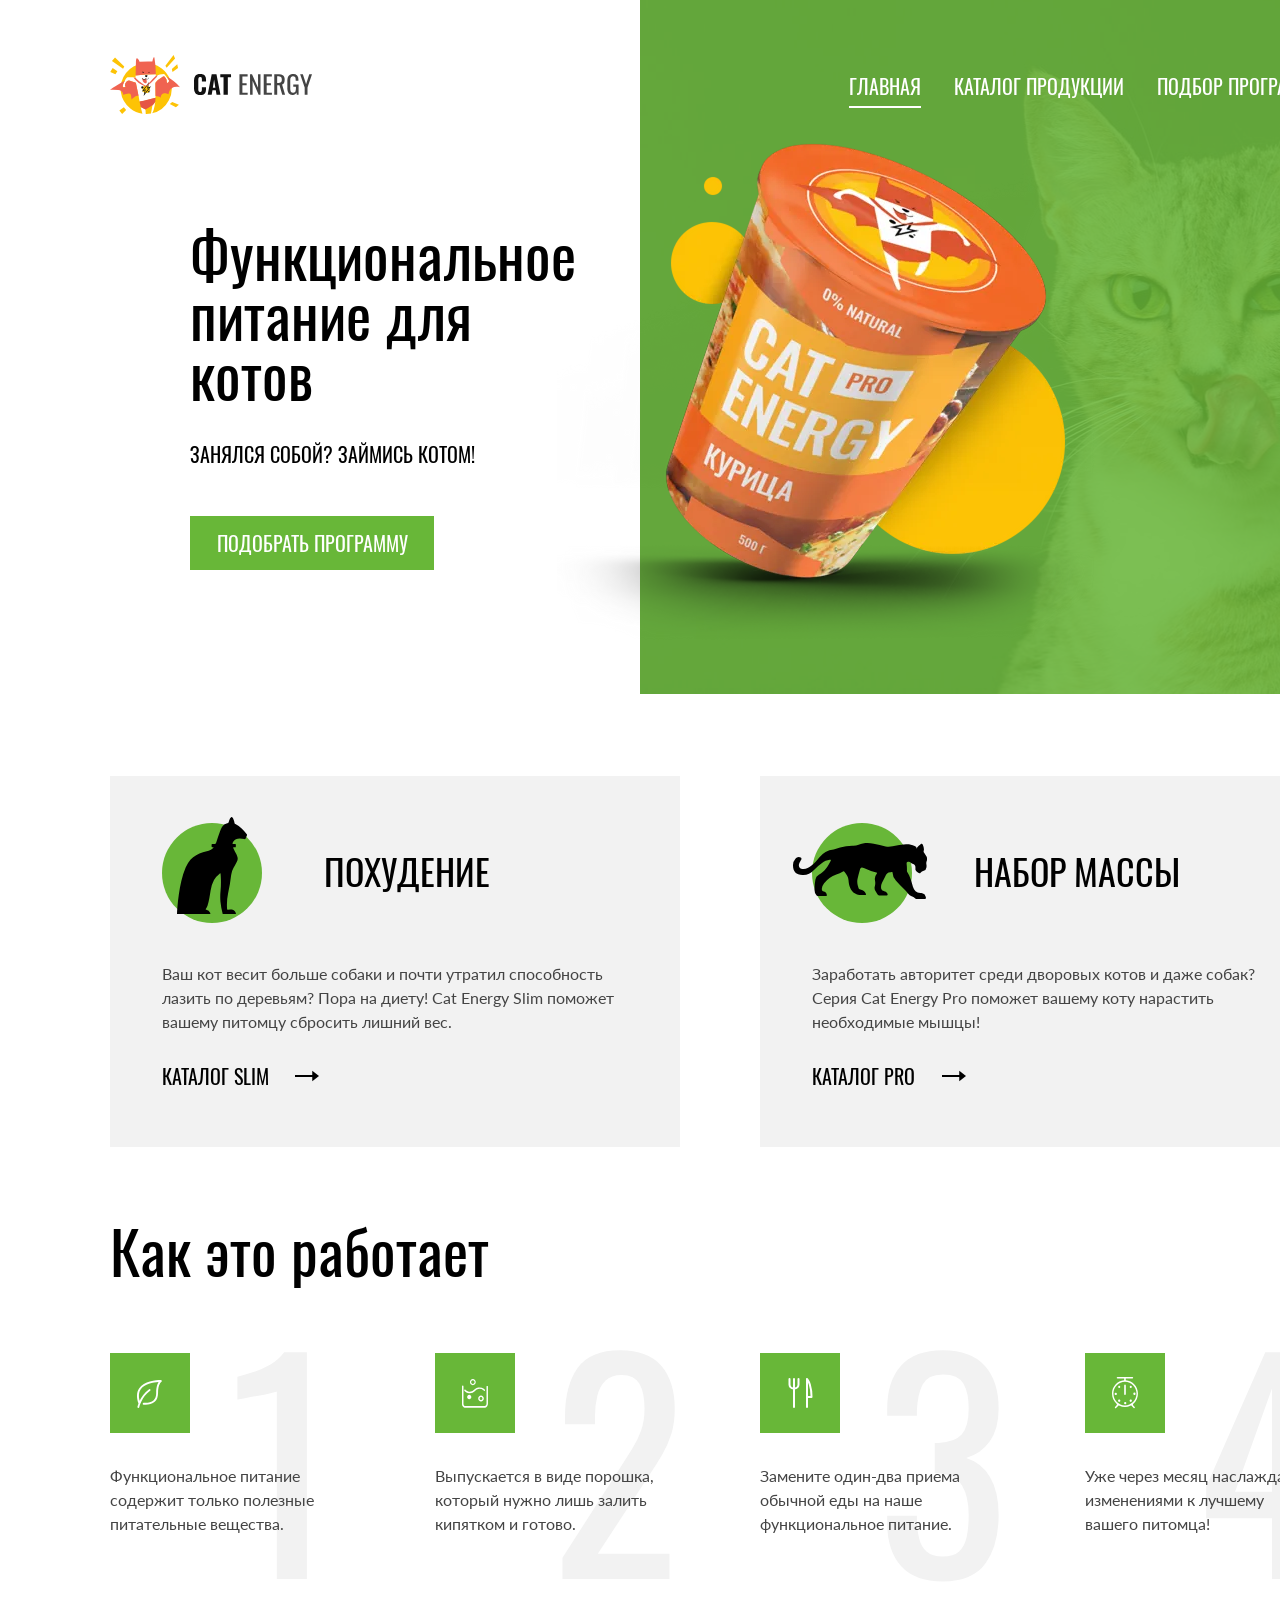
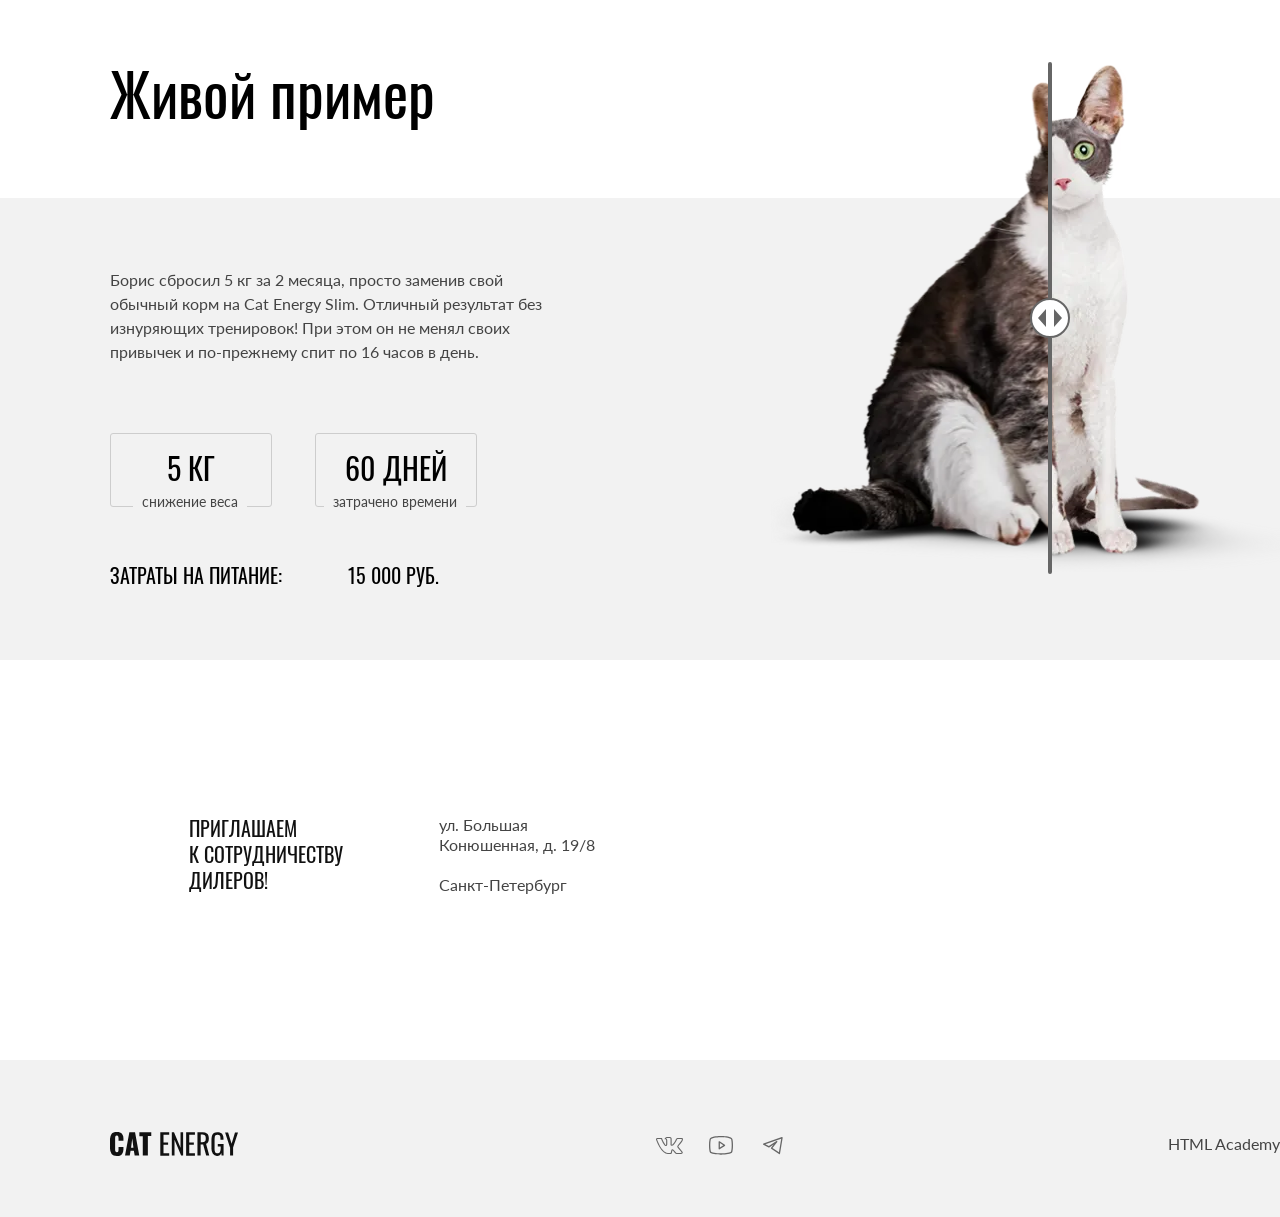
==== commit 3e8bae81: "Deploying to gh-pages from @ Musa-Ismailov/2252139-cat-energy-2@b0bfce4b7c18e351aceff58e29f03125cf44" ====
--- a/index.html
+++ b/index.html
@@ -1 +1 @@
-<!DOCTYPE html><html class="page" lang="ru"><head><meta charset="UTF-8"><title>cat-energy</title><meta name="viewport" content="width=device-width,initial-scale=1"><link rel="stylesheet" href="styles/styles.css"><script src="scripts/index.js" defer="defer"></script><link rel="icon" href="favicon.ico"><link rel="icon" href="favicons/favicon.svg" type="image/svg+xml"><link rel="apple-touch-icon" href="favicons/apple-icon-180x180.png"><link rel="manifest" href="manifest.webmanifest"><link rel="preload" href="fonts/lato/Lato-Regular.woff2" as="font" type="font/woff2" crossorigin="anonymous"><link rel="preload" href="fonts/oswald/oswaldregular.woff2" as="font" type="font/woff2" crossorigin="anonymous"></head><body class="page__body"><header class="header" data-test="header"><div class="container"><nav class="main-nav main-nav--on main-nav--nojs"><div class="main-nav__logo-container"><a class="main-nav__logo-link" href="index.html"><picture><source media="(min-width: 1200px)" width="70" height="59" type="image/svg+xml" srcset="images/cat-logo-desktop.svg"><source media="(min-width: 768px)" width="60" height="50" type="image/svg+xml" srcset="images/cat-logo-tablet.svg"><img class="header__logo-img" src="images/cat-logo-mobile.svg" alt="логотип сайта" width="33" height="38"></picture></a><a class="header__logo-text-link" href="index.html"><picture><source media="(min-width:1200px)" width="118" height="21" type="image/svg+xml" srcset="images/cat-logo-text-desktop.svg"><img class="header__logo-text logo-text" src="images/cat-logo-text.svg" alt="текстовый логотип сайта" width="101" height="18"></picture></a></div><button class="main-nav__toggle" type="button"><span class="visually-hidden">Переключатель меню</span></button><ul class="main-nav__list"><li class="main-nav__item main-nav__item--active"><a href="#">главная</a></li><li class="main-nav__item"><a href="catalog.html">каталог продукции</a></li><li class="main-nav__item"><a href="#">подбор программы</a></li></ul></nav></div><div class="header__cat-feed"></div></header><main class="main-container"><section class="choose" data-test="hero"><div class="container"><div class="choose__description"><h1 class="choose__title">Функциональное питание для котов</h1><p class="choose__slogon">Занялся собой? Займись котом!</p></div><picture><source type="image/webp" media="(min-width:1200px)" width="552" height="499" srcset="images/cat-feed-desktop@1x.webp, images/cat-feed-desktop@2x.webp 2x"><source type="image/webp" media="(min-width:768px)" width="709" height="609" srcset="images/cat-feed-tablet@1x.webp, images/cat-feed-tablet@2x.webp 2x"><source type="image/webp" width="280" height="270" srcset="images/cat-feed-mobile@1x.webp, images/cat-feed-mobile@2x.webp 2x"><source media="(min-width:1200px)" width="552" height="499" type="image/png" srcset="images/cat-feed-desktop@1x.png, images/cat-feed-desktop@2x.png 2x"><source media="(min-width:768px)" width="709" height="609" srcset="images/cat-feed-tablet@1x.jpg, images/cat-feed-tablet@2x.jpg 2x" type="image/jpeg"><img class="choose__img" src="images/cat-feed-mobile@1x.png" alt="фото корма от магазина" width="280" height="270" srcset="images/cat-feed-mobile@2x.png 2x"></picture><a class="choose__button-link choose__button button" href="#">подобрать программу</a></div></section><section class="catalogs" data-test="programs"><div class="container"><h2 class="visually-hidden">Котологи</h2><ul class="catalogs__list"><li class="catalogs__item"><h3 class="catalogs__title catalogs__title--thin">Похудение</h3><p class="catalogs__description">Ваш кот весит больше собаки и почти утратил способность лазить по деревьям? Пора на диету! Cat Energy Slim поможет вашему питомцу сбросить лишний вес.</p><a class="catalogs__link" href="#">каталог slim</a></li><li class="catalogs__item"><h3 class="catalogs__title catalogs__title--massive">Набор массы</h3><p class="catalogs__description">Заработать авторитет среди дворовых котов и даже собак? Серия Cat Energy Pro поможет вашему коту нарастить необходимые мышцы!</p><a class="catalogs__link catalogs__link--massive" href="#">каталог pro</a></li></ul></div></section><section class="advantages" data-test="features"><div class="container"><h2 class="advantages__title">Как это работает</h2><ul class="advantages__list"><li class="advantages__item advantages__item--nutritious">Функциональное питание содержит только полезные питательные вещества.</li><li class="advantages__item advantages__item--water">Выпускается в виде порошка, который нужно лишь залить кипятком и готово.</li><li class="advantages__item advantages__item--food">Замените один-два приема обычной еды на наше функциональное питание.</li><li class="advantages__item advantages__item--time">Уже через месяц наслаждайтесь изменениями к лучшему<br>вашего питомца!</li></ul></div></section><section class="example" data-test="proof"><div class="container"><div class="example__simple-container"><h2 class="example__title">Живой пример</h2><p class="example__description">Борис сбросил 5 кг за 2 месяца, просто заменив свой обычный корм на Cat Energy Slim. Отличный результат без изнуряющих тренировок! При этом он не менял своих привычек и по-прежнему спит по 16 часов в день.</p><div class="example__container-description"><div class="example__indicators"><div class="example__indicator example-indicator"><p>5 КГ</p><span>снижение веса</span></div><div class="example__indicator example-indicator"><p>60 ДНЕЙ</p><span>затрачено времени</span></div></div><p class="example__expenses"><span>Затраты на питание:</span> <span>15 000 РУБ.</span></p></div></div><div class="example__slids"><div class="example__slide"><picture><source media="(min-width:768px)" width="560" height="512" srcset="images/thick-cat-example@1x.png, images/thick-cat-example@2x.png 2x" type="image/png"><img class="example__slide-img" src="images/thick-cat-example-mobile@1x.png" width="280" height="256" alt="Кот до похудения" srcset="images/thick-cat-example-mobile@2x.png 2x"></picture></div><div class="example__slide example__slide--before"><picture><source media="(min-width:768px)" width="560" height="512" srcset="images/skinny-cat-example@1x.png, images/skinny-cat-example@2x.png 2x" type="image/png"><img class="example__slide-img" src="images/skinny-cat-example-mobile@1x.png" width="280" height="256" alt="Кот после похудения" srcset="images/skinny-cat-example-mobile@2x.png 2x"></picture></div><button class="example__slides-button button" type="button"><span class="visually-hidden">кнопка для управления слайдером</span></button></div></div></section><section class="location" data-test="contacts"><div class="container"><h2 class="visually-hidden">Карта</h2><div class="location__conteiner-description"><p class="location__description">приглашаем<br>к сотрудничеству<br>дилеров!</p><address class="location__adress">ул. Большая<br>Конюшенная, д. 19/8<br class="location__double-space">Санкт-Петербург</address></div></div><iframe class="location__map" src="https://www.google.com/maps/embed?pb=!1m18!1m12!1m3!1d1998.5989628721386!2d30.320832674763206!3d59.93879652957341!2m3!1f0!2f0!3f0!3m2!1i1024!2i768!4f13.1!3m3!1m2!1s0x4696310fca5afc31%3A0xa24b26c0d196de71!2z0JHQvtC70YzRiNCw0Y8g0JrQvtC90Y7RiNC10L3QvdCw0Y8g0YPQuy4sIDE5LCDQodCw0L3QutGCLdCf0LXRgtC10YDQsdGD0YDQsywgMTkxMTg2!5e0!3m2!1sru!2sru!4v1745107390673!5m2!1sru!2sru" width="320" height="362" style="border:0;" allowfullscreen="" loading="lazy" referrerpolicy="no-referrer-when-downgrade"></iframe></section></main><footer class="main-footer" data-test="footer"><div class="container"><a class="main-footer__logo-text-link logo-text" href="#"><span class="visually-hidden">Текствый логотиа сайта CAT Energy</span></a><ul class="social-list main-footer__social-list"><li class="social-list__item"><a class="social-list__link social-list__link--vkontakte" href="#"><span class="visually-hidden">Мы в контакте</span></a></li><li class="social-list__item"><a class="social-list__link social-list__link--youtube" href="#"><span class="visually-hidden">Мы в ютубе</span></a></li><li class="social-list__item"><a class="social-list__link social-list__link--telegram" href="#"><span class="visually-hidden">Мы в телеграмме</span></a></li></ul><a class="main-footer__logo-link main-footer-logo-link" href="https://htmlacademy.ru/intensive/adaptive">HTML Academy</a></div></footer></body></html>+<!DOCTYPE html><html class="page" lang="ru"><head><meta charset="UTF-8"><title>cat-energy</title><meta name="viewport" content="width=device-width,initial-scale=1"><link rel="stylesheet" href="styles/styles.css"><script src="scripts/index.js" defer="defer"></script><link rel="icon" href="favicon.ico"><link rel="icon" href="favicons/favicon.svg" type="image/svg+xml"><link rel="apple-touch-icon" href="favicons/apple-icon-180x180.png"><link rel="manifest" href="manifest.webmanifest"><link rel="preload" href="fonts/lato/Lato-Regular.woff2" as="font" type="font/woff2" crossorigin="anonymous"><link rel="preload" href="fonts/oswald/oswaldregular.woff2" as="font" type="font/woff2" crossorigin="anonymous"></head><body class="page__body"><header class="header" data-test="header"><div class="container"><nav class="main-nav main-nav--on main-nav--nojs"><div class="main-nav__logo-container"><a class="main-nav__logo-link" href="index.html"><picture><source media="(min-width: 1200px)" width="70" height="59" type="image/svg+xml" srcset="images/cat-logo-desktop.svg"><source media="(min-width: 768px)" width="60" height="50" type="image/svg+xml" srcset="images/cat-logo-tablet.svg"><img class="header__logo-img" src="images/cat-logo-mobile.svg" alt="логотип сайта" width="33" height="38"></picture></a><a class="header__logo-text-link" href="index.html"><picture><source media="(min-width:1200px)" width="118" height="21" type="image/svg+xml" srcset="images/cat-logo-text-desktop.svg"><img class="header__logo-text logo-text" src="images/cat-logo-text.svg" alt="текстовый логотип сайта" width="101" height="18"></picture></a></div><button class="main-nav__toggle" type="button"><span class="visually-hidden">Переключатель меню</span></button><ul class="main-nav__list"><li class="main-nav__item main-nav__item--active"><a href="#">главная</a></li><li class="main-nav__item"><a href="catalog.html">каталог продукции</a></li><li class="main-nav__item"><a href="#">подбор программы</a></li></ul></nav></div><div class="header__cat-feed"></div></header><main class="main-container"><section class="choose" data-test="hero"><div class="container"><div class="choose__description"><h1 class="choose__title">Функциональное питание для котов</h1><p class="choose__slogon">Занялся собой? Займись котом!</p></div><picture><source type="image/webp" media="(min-width:1200px)" width="552" height="499" srcset="images/cat-feed-desktop@1x.webp, images/cat-feed-desktop@2x.webp 2x"><source type="image/webp" media="(min-width:768px)" width="709" height="609" srcset="images/cat-feed-tablet@1x.webp, images/cat-feed-tablet@2x.webp 2x"><source type="image/webp" width="280" height="270" srcset="images/cat-feed-mobile@1x.webp, images/cat-feed-mobile@2x.webp 2x"><source media="(min-width:1200px)" width="552" height="499" type="image/png" srcset="images/cat-feed-desktop@1x.png, images/cat-feed-desktop@2x.png 2x"><source media="(min-width:768px)" width="709" height="609" srcset="images/cat-feed-tablet@1x.jpg, images/cat-feed-tablet@2x.jpg 2x" type="image/jpeg"><img class="choose__img" src="images/cat-feed-mobile@1x.png" alt="фото корма от магазина" width="280" height="270" srcset="images/cat-feed-mobile@2x.png 2x"></picture><a class="choose__button-link choose__button button" href="#">подобрать программу</a></div></section><section class="catalogs" data-test="programs"><div class="container"><h2 class="visually-hidden">Котологи</h2><ul class="catalogs__list"><li class="catalogs__item"><h3 class="catalogs__title catalogs__title--thin">Похудение</h3><p class="catalogs__description">Ваш кот весит больше собаки и почти утратил способность лазить по деревьям? Пора на диету! Cat Energy Slim поможет вашему питомцу сбросить лишний вес.</p><a class="catalogs__link" href="#">каталог slim</a></li><li class="catalogs__item"><h3 class="catalogs__title catalogs__title--massive">Набор массы</h3><p class="catalogs__description">Заработать авторитет среди дворовых котов и даже собак? Серия Cat Energy Pro поможет вашему коту нарастить необходимые мышцы!</p><a class="catalogs__link catalogs__link--massive" href="#">каталог pro</a></li></ul></div></section><section class="advantages" data-test="features"><div class="container"><h2 class="advantages__title">Как это работает</h2><ul class="advantages__list"><li class="advantages__item advantages__item--nutritious">Функциональное питание содержит только полезные питательные вещества.</li><li class="advantages__item advantages__item--water">Выпускается в виде порошка, который нужно лишь залить кипятком и готово.</li><li class="advantages__item advantages__item--food">Замените один-два приема обычной еды на наше функциональное питание.</li><li class="advantages__item advantages__item--time">Уже через месяц наслаждайтесь изменениями к лучшему<br>вашего питомца!</li></ul></div></section><section class="example" data-test="proof"><div class="container"><div class="example__simple-container"><h2 class="example__title">Живой пример</h2><p class="example__description">Борис сбросил 5 кг за 2 месяца, просто заменив свой обычный корм на Cat Energy Slim. Отличный результат без изнуряющих тренировок! При этом он не менял своих привычек и по-прежнему спит по 16 часов в день.</p><div class="example__container-description"><div class="example__indicators"><div class="example__indicator example-indicator"><p>5 КГ</p><span>снижение веса</span></div><div class="example__indicator example-indicator"><p>60 ДНЕЙ</p><span>затрачено времени</span></div></div><p class="example__expenses"><span>Затраты на питание:</span> <span>15 000 РУБ.</span></p></div></div><div class="example__slids"><div class="example__slide"><picture><source type="image/webp" media="(min-width:768px)" width="560" height="512" srcset="images/thick-cat-example@1x.webp, images/thick-cat-example@2x.webp 2x"><source type="image/webp" width="280" height="256" srcset="images/thick-cat-example-mobile@1x.webp, images/thick-cat-example-mobile@2x.webp 2x"><source media="(min-width:768px)" width="560" height="512" srcset="images/thick-cat-example@1x.png, images/thick-cat-example@2x.png 2x" type="image/png"><img class="example__slide-img" src="images/thick-cat-example-mobile@1x.png" width="280" height="256" alt="Кот до похудения" srcset="images/thick-cat-example-mobile@2x.png 2x"></picture></div><div class="example__slide example__slide--before"><picture><source type="image/webp" media="(min-width:768px)" width="560" height="512" srcset="images/skinny-cat-example@1x.webp, images/skinny-cat-example@2x.webp 2x"><source type="image/webp" width="280" height="256" srcset="images/skinny-cat-example-mobile@1x.webp, images/skinny-cat-example-mobile@2x.webp 2x"><source media="(min-width:768px)" width="560" height="512" srcset="images/skinny-cat-example@1x.png, images/skinny-cat-example@2x.png 2x" type="image/png"><img class="example__slide-img" src="images/skinny-cat-example-mobile@1x.png" width="280" height="256" alt="Кот после похудения" srcset="images/skinny-cat-example-mobile@2x.png 2x"></picture></div><button class="example__slides-button button" type="button"><span class="visually-hidden">кнопка для управления слайдером</span></button></div></div></section><section class="location location--nojs" data-test="contacts"><div class="container"><h2 class="visually-hidden">Карта</h2><div class="location__conteiner-description"><p class="location__description">приглашаем<br>к сотрудничеству<br>дилеров!</p><address class="location__adress">ул. Большая<br>Конюшенная, д. 19/8<br class="location__double-space">Санкт-Петербург</address></div></div><iframe class="location__map" src="https://www.google.com/maps/embed?pb=!1m18!1m12!1m3!1d1998.5989628721386!2d30.320832674763206!3d59.93879652957341!2m3!1f0!2f0!3f0!3m2!1i1024!2i768!4f13.1!3m3!1m2!1s0x4696310fca5afc31%3A0xa24b26c0d196de71!2z0JHQvtC70YzRiNCw0Y8g0JrQvtC90Y7RiNC10L3QvdCw0Y8g0YPQuy4sIDE5LCDQodCw0L3QutGCLdCf0LXRgtC10YDQsdGD0YDQsywgMTkxMTg2!5e0!3m2!1sru!2sru!4v1745107390673!5m2!1sru!2sru" width="320" height="362" style="border:0;" allowfullscreen="" loading="lazy" referrerpolicy="no-referrer-when-downgrade"></iframe><picture><source type="image/webp" media="(min-width:1200px)" width="1440" height="400" srcset="images/map-desktop@1x.webp, images/map-desktop@2x.webp 2x"><source type="image/webp" media="(min-width:768px)" width="768" height="400" srcset="images/map-tablet@1x.webp, images/map-tablet@2x.webp 2x"><source type="image/webp" width="320" height="362" srcset="images/map-mobile@1x.webp, images/map-mobile@2x.webp 2x"><source media="(min-width:1200px)" width="1440" height="400" srcset="images/map-desktop@1x.png, images/map-desktop@2x.png 2x" type="image/png"><source media="(min-width:768px)" width="768" height="400" srcset="images/map-tablet@1x.png, images/map-tablet@2x.png 2x" type="image/png"><img class="location__map--nojs" src="images/map-mobile@1x.jpg" srcset="images/map-mobile@2x.jpg 2x" width="320" height="362" alt="карта питера с отмеченным магазином"></picture></section></main><footer class="main-footer" data-test="footer"><div class="container"><a class="main-footer__logo-text-link logo-text" href="#"><span class="visually-hidden">Текствый логотиа сайта CAT Energy</span></a><ul class="social-list main-footer__social-list"><li class="social-list__item"><a class="social-list__link social-list__link--vkontakte" href="#"><span class="visually-hidden">Мы в контакте</span></a></li><li class="social-list__item"><a class="social-list__link social-list__link--youtube" href="#"><span class="visually-hidden">Мы в ютубе</span></a></li><li class="social-list__item"><a class="social-list__link social-list__link--telegram" href="#"><span class="visually-hidden">Мы в телеграмме</span></a></li></ul><a class="main-footer__logo-link main-footer-logo-link" href="https://htmlacademy.ru/intensive/adaptive">HTML Academy</a></div></footer></body></html>
--- a/styles/styles.css
+++ b/styles/styles.css
@@ -1 +1 @@
-@font-face{font-family:Lato;src:url(../fonts/lato/Lato-Regular.woff2)format("woff2");font-weight:400;font-display:swap;font-style:normal}@font-face{font-family:Oswald;src:url(../fonts/oswald/oswaldregular.woff2)format("woff2");font-weight:400;font-display:swap;font-style:normal}body{color:#444;background-color:#fff;width:320px;margin:0 auto;font-family:Lato,Arial,sans-serif;font-size:14px;font-weight:400;line-height:18px}.visually-hidden{clip:rect(0 0 0 0);border:0;width:1px;height:1px;margin:-1px;padding:0;position:absolute;overflow:hidden}.container{width:280px;margin:0 auto}@media (width>=768px){.container{width:708px}body{width:768px}}@media (width>=1200px){.container{width:1220px}body{width:1440px}}.header__logo-text-link{margin-left:56px;display:block}.header{padding:13px 0 10px;position:relative}@media (width<=767px){.header__logo-text--catalog{display:block}}.header__cat-feed{z-index:-2;background:linear-gradient(90deg,#4f4e53 0% 50%,#434247 50% 100%);width:100vw;min-width:320px;height:302px;position:absolute;top:65px;left:50%;transform:translate(-50%)}.header__cat-feed:after{content:"";background-image:url(../images/cat-feed-background-mobile@1x.jpg);background-repeat:no-repeat;background-size:cover;width:320px;height:302px;position:absolute;left:50%;transform:translate(-50%)}@media (resolution>=2dppx){.header__cat-feed:after{background-image:url(../images/cat-feed-background-mobile@2x.jpg)}}.header__cat-feed:before{content:"";z-index:1;opacity:.85;background-color:#68b738;width:100vw;min-width:320px;height:302px;position:absolute;left:50%;transform:translate(-50%)}@media (width>=768px){.header__cat-feed{display:none}}@media (width>=1200px){.header{position:static}.header__cat-feed{width:50vw;height:694px;display:block;top:0;left:auto;right:0;transform:none}.header__cat-feed:before{width:50vw;height:694px}.header__cat-feed:after{background-image:url(../images/cat-feed-background-desktop@1x.jpg);background-size:1040px 694px;width:50vw;height:694px;left:0;transform:none}}@media (width>=1200px) and (resolution>=2dppx){.header__cat-feed:after{background-image:url(../images/cat-feed-background-desktop@2x.jpg)}}@media (width<=767px){.catalog .header__logo-text-link{margin-top:2px}}@media (width>=768px){.header__logo-text-link{margin-left:13px}.header{padding-top:25px}}@media (width>=1200px){.header{padding-top:55px}.header__logo-text-link{margin:0;padding-left:14px}}.button{color:#fff;text-transform:uppercase;cursor:pointer;background-color:#68b738;border:none;width:280px;padding:10px 63.5px;font-family:Oswald,Arial,sans-serif;font-size:16px;line-height:20px}.button:hover{background-color:#5eaa2f}.button:active{color:#ffffff80}.main-nav__item a{color:#000;text-transform:uppercase;font-family:Oswald,Arial,sans-serif;font-size:20px;line-height:20px;text-decoration:none;display:block}.main-nav__logo-container{align-items:center;display:flex}@media (width<=767px){.main-nav__item{text-align:center;margin:0;padding:22px 0 24px;list-style:none;box-shadow:0 -1px #e6e6e6}.main-nav__item:last-child{border-bottom:1px solid #e6e6e6}.main-nav--nojs .main-nav__item{box-shadow:none;position:relative}.main-nav--nojs .main-nav__item:after{content:"";background-color:#e6e6e6;height:1px;position:absolute;bottom:0;left:-20px;right:-20px}.main-nav--nojs .main-nav__item:first-child:before{content:"";background-color:#e6e6e6;height:1px;position:absolute;top:0;left:-20px;right:-20px}}.main-nav__toggle{z-index:2;cursor:pointer;background-color:#fff;background-image:url(../icons/stack.svg#burger);background-size:24px 24px;border:none;width:24px;height:24px;margin-bottom:3px;padding:0}.main-nav--off .main-nav__toggle{background-image:url(../icons/stack.svg#obelisk);background-size:18px 18px;width:18px;height:18px;margin-top:-5px}.main-nav__list{row-gap:10px}@media (width<=767px){.main-nav--on .main-nav__list{display:none}}.main-nav__logo-link{text-decoration:none}.main-nav{justify-content:space-between;align-items:center;display:flex}@media (width<=767px){.main-nav--nojs .main-nav__toggle{display:none}.main-nav--nojs .main-nav__list{display:block;position:static}.main-nav--nojs{flex-wrap:wrap}.main-nav--nojs .main-nav__item{display:block}.main-nav--nojs .main-nav__item:last-child{border-bottom:none;padding-bottom:10px;position:static}.main-nav--nojs .main-nav__item:last-child:after{content:"";background-color:#e6e6e6;width:100%;height:1px;position:absolute;bottom:0;left:0}.main-nav__list{z-index:10;background-color:#fff;width:100vw;margin:0;padding:0;position:absolute;bottom:-199px;left:50%;transform:translate(-50%)}}@media (width>=768px){.main-nav__toggle{display:none}.main-nav__list{flex-wrap:wrap;column-gap:33px;min-width:436px;margin:0 4px 1px 0;list-style:none;display:flex;position:static}.main-nav__item a{font-size:18px;line-height:24px}.main-nav__item--active{text-underline-offset:11px;-webkit-text-decoration:underline #68b738;text-decoration:underline #68b738;text-decoration-thickness:2px}}@media (width>=1200px){.main-nav__list{row-gap:15px;min-width:475px;max-width:600px;margin-right:2px}.main-nav__item a{color:#fff;font-size:20px;line-height:100%}.main-nav__item:hover{opacity:.6}.main-nav__item:active{opacity:.3}.main-nav__item--active{text-decoration-color:#fff}.main-nav__list-catalog .main-nav__item--active{text-decoration-color:#68b738}.main-nav__item--catalog a{color:#000}.main-nav__list-catalog a{color:#111}.main-nav__logo-container:hover{opacity:.8}.main-nav__logo-container:active{opacity:.6}}.choose__title{color:#fff;text-align:center;margin:0 auto 25px;font-family:Oswald,Arial,sans-serif;font-size:36px;font-weight:400;line-height:36px}.choose__slogon{color:#fff;text-align:center;text-transform:uppercase;margin:0 0 29px;font-family:Oswald,Arial,sans-serif;line-height:14px}.choose__img{margin-bottom:3px;display:block}.choose{margin-top:27px;margin-bottom:20px;position:relative}@media (width<=767px){.choose__button{box-sizing:border-box;margin-top:3px;display:block}}@media (width>=768px){.choose__description{margin-left:90px}.choose__slogon{color:#000;text-align:left;text-transform:uppercase;margin-bottom:21px;font-size:20px;line-height:20px}.choose__title{color:#000;text-align:left;width:416px;margin:0 0 40px;font-size:60px;font-weight:400;line-height:60px}.choose{margin-top:51px;margin-bottom:0}.choose__button{text-align:center;box-sizing:border-box;width:242px;padding:14px 26px;font-size:20px;line-height:26px;text-decoration:none;position:absolute;bottom:526px;left:120px}.choose__img{margin-bottom:0}}@media (width>=1200px){.choose{min-height:470px;margin-top:96px;margin-bottom:82px}.choose__button{width:244px;margin-top:52px;margin-left:80px;display:block;position:static}.choose__img{position:absolute;top:-81px;right:331px}.choose__description{margin-left:80px}.choose__description:after{transform-origin:0;background-position:0;width:720px;height:694px;display:block;top:-224px;left:auto;right:-110px}}.choose__button{text-decoration:none}.catalogs__title{color:#000;text-transform:uppercase;margin:0 0 29px 70px;font-family:Oswald,Arial,sans-serif;font-size:24px;font-weight:400;line-height:37px}.catalogs{margin-bottom:21px}.catalogs__item{background-color:#f2f2f2;margin-bottom:21px;padding:30px 20px 18px;list-style:none;position:relative}.catalogs__list{margin:0;padding:0}.catalogs__item:last-child{margin:0}.catalogs__description{width:227px;margin:0 0 42px}@media (width<=767px){.catalogs__description{position:relative}.catalogs__description:after{content:"";background-color:#d9d9d9;height:1px;position:absolute;bottom:-23px;left:0;right:-13px}}.catalogs__link{color:#000;text-transform:uppercase;align-items:flex-end;width:max-content;font-family:Oswald,Arial,sans-serif;font-size:16px;line-height:16px;text-decoration:none;display:flex;position:relative}.catalogs__title--massive:before{content:"";background-image:url(../icons/stack.svg#pumped-cat-mobile);background-repeat:no-repeat;background-size:67px 50px;width:67px;height:50px;position:absolute;top:24px;left:13px}@media (width>=768px){.catalogs__title--massive:before{background-image:url(../icons/stack.svg#pumped-cat-tablet);background-size:auto;width:277px;height:228px}}@media (width>=1200px){.catalogs__title--massive:before{background-image:url(../icons/stack.svg#pumped-cat-desktop);background-size:134px 100px;width:134px;height:100px}}.catalogs__title--thin:before{content:"";background-image:url(../icons/stack.svg#skinny-cat-mobile);background-repeat:no-repeat;background-size:50px 53px;width:50px;height:53px;position:absolute;top:21px;left:20px}@media (width>=768px){.catalogs__title--thin:before{background-image:url(../icons/stack.svg#skinny-cat-tablet);background-size:200px 211px;width:200px;height:211px}}@media (width>=1200px){.catalogs__title--thin:before{background-image:url(../icons/stack.svg#skinny-cat-desktop);background-size:100px 106px;width:100px;height:106px}}.catalogs__link:after{content:"";background-color:#000;flex-shrink:0;order:2;width:9px;height:12px;margin-bottom:2px;margin-left:-2px;display:block;-webkit-mask-image:url(../icons/stack.svg#tip);mask-image:url(../icons/stack.svg#tip);-webkit-mask-size:9px 12px;mask-size:9px 12px;-webkit-mask-repeat:no-repeat;mask-repeat:no-repeat}.catalogs__link:before{content:"";background-color:#000;flex-shrink:0;order:1;width:18px;height:2px;margin-bottom:7px;margin-left:15px;display:block}@media (width>=768px){.catalogs__item{margin-bottom:30px;padding:77px 0 59px 52px}.catalogs__link{padding-right:47px;font-size:20px;line-height:100%}.catalogs__link:before{margin-bottom:9px;margin-left:25px}.catalogs__link:after{margin-bottom:4px}.catalogs__description{width:340px;margin-bottom:57px;font-size:16px;line-height:24px}.catalogs__title{width:340px;margin:0 0 24px;font-size:36px;line-height:36px}.catalogs__title--massive:before{top:81px;left:auto;right:25px}.catalogs__title--thin:before{top:81px;left:auto;right:63px}.catalogs{margin-bottom:45px}}@media (width>=1200px){.catalogs__item{box-sizing:border-box;width:570px;margin:0;padding-bottom:61px}.catalogs__list{flex-wrap:wrap;gap:80px;display:flex}.catalogs__description{width:457px;margin-bottom:32px;font-size:16px;line-height:24px}.catalogs__title{margin-bottom:73px;margin-left:162px;font-size:36px;line-height:36px}.catalogs__link{font-size:20px;line-height:100%}.catalogs__title--thin:before{top:41px;left:52px;right:auto}.catalogs__title--massive:before{top:47px;left:33px;right:auto}.catalogs{margin-bottom:71px}.catalogs__link:before{transition:width .3s}.catalogs__link:hover:before{width:28px}.catalogs__link:active{opacity:.3}}.catalogs__link--massive:after{left:124px}.catalogs__link--massive:before{left:98px}@media (width>=768px){.catalogs__link--massive:after{left:145px}.catalogs__link--massive:hover:after{left:155px}.catalogs__link--massive:before{left:129px}}@media (width<=767px){.catalogs__link--massive:after{left:114px}}.advantages__title{color:#000;margin:0 0 42px;font-family:Oswald,Arial,sans-serif;font-size:36px;font-weight:400;line-height:40px}.advantages{margin-bottom:53px}.advantages__item{max-width:200px;margin-bottom:26px;margin-left:80px;list-style:none;position:relative}.advantages__item:last-child{margin:0 0 0 80px}.advantages__item--nutritious:before{content:"";background-image:url(../icons/stack.svg#leaf-mobile);width:60px;height:60px;position:absolute}@media (width>=768px){.advantages__item--nutritious:before{background-image:url(../icons/stack.svg#leaf);width:80px;height:80px}}.advantages__item--water:before{content:"";background-image:url(../icons/stack.svg#boiling-mobile);width:60px;height:60px;position:absolute}@media (width>=768px){.advantages__item--water:before{background-image:url(../icons/stack.svg#boiling);width:80px;height:80px}}.advantages__item--food:before{content:"";background-image:url(../icons/stack.svg#devices-mobile);width:60px;height:60px;position:absolute}@media (width>=768px){.advantages__item--food:before{background-image:url(../icons/stack.svg#devices);width:80px;height:80px}}.advantages__item--time:before{content:"";background-image:url(../icons/stack.svg#alarm-mobile);width:60px;height:60px;position:absolute}@media (width>=768px){.advantages__item--time:before{background-image:url(../icons/stack.svg#alarm);width:80px;height:80px}}.advantages__item:before{top:-2px;left:-80px}.advantages__list{margin:0;padding:0}@media (width>=768px){.advantages__title{margin-bottom:32px;font-size:60px;line-height:60px}.advantages__item{max-width:250px;min-height:129px;margin:0;padding-top:151px;font-size:16px;line-height:24px}.advantages__item:last-child{margin:0}.advantages__list{flex-wrap:wrap;grid-template-columns:repeat(2,250px);justify-content:space-between;row-gap:37px;padding-right:74px;display:grid}.advantages__item:before{top:40px;left:0}.advantages{margin-bottom:47px}}@media (width>=1200px){.advantages{margin-bottom:69px}.advantages__list{padding-right:0;display:flex}.advantages__item--time{max-width:245px}.advantages__title{margin-bottom:33px}}@media (width>=768px){.advantages__list{counter-reset:item-numbers}.advantages__item{z-index:3;position:relative}.advantages__item:after{counter-increment:item-numbers;content:counter(item-numbers);color:#f2f2f2;z-index:-1;font-family:Oswald,Arial,sans-serif;font-size:280px;font-weight:400;line-height:280px;position:absolute;bottom:0;right:0}.advantages__item--nutritious:after{right:25px}}@media (width<=767px){.advantages__item--time br{display:none}}.example-indicator p{color:#000;text-transform:uppercase;margin:0;font-family:Oswald,Arial,sans-serif;font-size:24px;line-height:24px}.example-indicator span{font-size:12px;line-height:12px}.example__title{color:#000;margin:0 0 40px;font-family:Oswald,Arial,sans-serif;font-size:36px;font-weight:400;line-height:40px}.example__expenses{color:#000;text-align:center;margin:0 0 20px;font-family:Oswald,Arial,sans-serif;line-height:20px}.example__slides-button{z-index:1;background-color:#fff;border:2px solid #666;border-radius:50%;width:40px;height:40px;padding:0;position:absolute;top:50%;left:50%;transform:translate(-50%,-50%)}.example__slides-button:hover{background-color:#fff;border-color:#68b738}.example__slides-button:hover:before{background-color:#68b738}.example__slides-button:focus{border-color:#68b738}.example__slides-button:focus:before{background-color:#68b738}.example__slides-button:active{opacity:.6;border-color:#5eaa2f}.example__slides-button:active:before{opacity:.6;background-color:#5eaa2f}.example__slides-button:after{content:"";z-index:0;background:linear-gradient(0deg,#666 0 108px,#0000 108px 148px,#666 148px 256px);border-radius:2px;width:4px;height:256px;position:absolute;top:50%;left:50%;transform:translate(-50%,-50%)}@media (width>=768px){.example__slides-button:after{background:linear-gradient(0deg,#666 0 236px,#0000 236px 276px,#666 276px 512px);height:512px}}.example__slides-button:hover:after{background:linear-gradient(0deg,#68b738 0 108px,#0000 108px 148px,#68b738 148px 256px)}@media (width>=768px){.example__slides-button:hover:after{background:linear-gradient(0deg,#68b738 0 236px,#0000 236px 276px,#68b738 276px 512px)}}.example__slides-button:active:after{background:linear-gradient(0deg,#5eaa2f 0 108px,#0000 108px 148px,#5eaa2f 148px 256px)}@media (width>=768px){.example__slides-button:active:after{background:linear-gradient(0deg,#68b738 0 236px,#0000 236px 276px,#68b738 276px 512px)}}.example__slides-button:before{content:"";background-color:#666;width:24px;height:18px;position:absolute;top:9px;left:6px;-webkit-mask-image:url(../icons/stack.svg#double-arrow);mask-image:url(../icons/stack.svg#double-arrow);-webkit-mask-size:24px 18px;mask-size:24px 18px;-webkit-mask-repeat:no-repeat;mask-repeat:no-repeat}@media (width<=767px){.example{background-color:#eaeaea;padding-top:25px;position:relative}.example:after{content:"";z-index:-1;background-color:#eaeaea;width:100vw;height:100%;position:absolute;top:0;left:50%;transform:translate(-50%)}}.example__description{margin:0 0 20px}.example__indicators{justify-content:space-between;margin-bottom:32px;display:flex}.example__indicator p{text-align:center;box-sizing:border-box;border:1px solid #cdcdcd;border-radius:3px;width:124px;padding:14.5px 0 17.5px}.example__indicator span{text-align:center;box-sizing:border-box;background-color:#eaeaea;max-width:87px;margin:0 auto;padding:0 10px;font-size:12px;line-height:12px;display:block;position:absolute;bottom:-13px;left:-2px;right:0}.example__expenses span{text-transform:uppercase}.example__indicator{position:relative}.example__slids{width:280px;height:256px;display:flex;position:relative}.example__slide{width:50%;overflow:hidden}.example__slide-img{width:280px;height:256px}.example__slide--before .example__slide-img{transform:translate(-50%)}.example{padding-bottom:41px}@media (width>=768px){.example__slids{width:560px;height:512px;margin:0 auto}.example__slide-img{width:560px;height:512px}.example__title{margin-bottom:60px;font-size:60px;line-height:60px}.example{padding-top:45px;padding-bottom:101px;position:relative}.example__description{margin-bottom:54px;font-size:16px;line-height:24px}.example__description:after{content:"";z-index:-1;background-color:#f2f2f2;width:100vw;height:462px;position:absolute;bottom:0;left:50%;transform:translate(-50%)}.example__indicator p{width:162px;padding:15px 0 20px;font-size:30px;line-height:37px}.example__indicator span{background-color:#fff;max-width:max-content;padding:0 9px;font-size:14px;line-height:14px;bottom:11px}.example__indicators{width:367px;margin:0}.example__container-description{margin-bottom:88px;display:flex}.example__expenses{text-align:right;width:174px;height:max-content;margin-top:11px;margin-left:auto;font-size:20px;line-height:20px}.example__expenses span{margin-bottom:9px;display:block}}@media (width>=1200px){.example{padding:0}.example__simple-container{width:436px;margin-bottom:75px}.example__title{margin-bottom:146px}.example .container{justify-content:space-between;display:flex}.example__description{width:434px;margin-bottom:69px}.example__description:after{min-width:1440px}.example__container-description{flex-direction:column;margin:0}.example__indicators{margin-bottom:58px}.example__expenses{width:max-content;margin:0;display:flex}.example__expenses span{margin:0 66px 0 0}.example__indicator span{background-color:#f2f2f2;bottom:-2px}.example__slids{margin:0}}.location__description{color:#111;text-transform:uppercase;flex-shrink:0;margin:0;font-family:Oswald,Arial,sans-serif;font-size:16px;line-height:20px}.location__adress{flex-shrink:0;margin-left:16.5px;font-style:normal;line-height:20px}.location__conteiner-description{padding:26px 0;display:flex}.location__map{z-index:-1;width:100vw;display:block;position:relative;left:50%;transform:translate(-50%)}@media (width>=768px){.location__conteiner-description{padding:60px 40px}.location__map{width:100vw;height:400px}.location__double-space{content:"";margin-bottom:20px;display:block}.location__adress{text-align:right;margin-left:auto;font-size:16px}.location__description{min-width:163px;font-size:20px;line-height:26px}}@media (width>=1200px){.location__conteiner-description{background-color:#fff;padding:60px 79px;position:absolute;top:95px;left:110px}.location{position:relative}.location__map{width:100vw;min-width:1440px;height:400px}.location__description{margin-right:87px}.location__adress{text-align:left}}.main-footer{background-color:#f2f2f2;padding:40px 0;position:relative}.main-footer:before{content:"";z-index:-1;background-color:#f2f2f2;width:100vw;height:100%;position:absolute;bottom:0;left:50%;transform:translate(-50%)}.main-footer__logo-text-link{background-color:#111;flex-shrink:0;width:128px;height:24px;margin:0 auto 19px;display:inline-block;position:relative;-webkit-mask-image:url(../icons/stack.svg#cat-logo-text-footer);mask-image:url(../icons/stack.svg#cat-logo-text-footer);-webkit-mask-repeat:no-repeat;mask-repeat:no-repeat;-webkit-mask-clip:border-box;mask-clip:border-box}.main-footer__logo-text-link:hover,.main-footer__logo-text-link:focus-visible{background-color:#3e3e3e}.main-footer__logo-text-link:active{background-color:#6b6b6b}@media (width<=767px){.main-footer__social-list{position:relative}.main-footer__social-list:after{content:"";background-color:#d9d9d9;height:1px;position:absolute;bottom:-17px;left:-74px;right:-74px}.main-footer__social-list:before{content:"";background-color:#d9d9d9;height:1px;position:absolute;top:-20px;left:-74px;right:-74px}}.main-footer__logo-text{display:block}.main-footer__social-list{margin:20px auto}.main-footer .container{flex-direction:column;display:flex}.main-footer__logo-link{flex-shrink:0;margin-top:17px}@media (width>=768px){.main-footer .container{flex-direction:row;justify-content:space-between;align-items:center}.main-footer__social-list,.main-footer__logo-text-link{margin:0}.main-footer{padding:56px 0}.main-footer-logo-link{width:162px;margin:0}}@media (width>=1200px){.main-footer{padding-top:67px}}.social-list__link--vkontakte{background-color:#666;width:28px;height:22px;display:inline-block;-webkit-mask-image:url(../icons/stack.svg#vkontakte);mask-image:url(../icons/stack.svg#vkontakte);-webkit-mask-size:auto;mask-size:auto;-webkit-mask-repeat:no-repeat;mask-repeat:no-repeat}.social-list__link--youtube{background-color:#666;width:28px;height:22px;display:inline-block;-webkit-mask-image:url(../icons/stack.svg#youtube);mask-image:url(../icons/stack.svg#youtube);-webkit-mask-size:auto;mask-size:auto;-webkit-mask-repeat:no-repeat;mask-repeat:no-repeat}.social-list__link--telegram{background-color:#666;width:28px;height:22px;display:inline-block;-webkit-mask-image:url(../icons/stack.svg#telegram);mask-image:url(../icons/stack.svg#telegram);-webkit-mask-size:auto;mask-size:auto;-webkit-mask-repeat:no-repeat;mask-repeat:no-repeat}.social-list__link:hover,.social-list__link:focus{background-color:#68b738}.social-list__link:active{opacity:.3;background-color:#68b738}.social-list{flex-wrap:wrap;justify-content:center;gap:24px;max-width:280px;padding:0;list-style:none;display:flex}@media (width>=768px){.social-list{max-width:none;margin-top:6px}}.main-footer-logo-link{color:#444;justify-content:space-between;align-items:center;font-size:16px;line-height:20px;text-decoration:none;display:flex}.main-footer-logo-link:after{content:"";background-color:#666;width:27px;height:34px;display:inline-block;-webkit-mask-image:url(../icons/stack.svg#logo-html);mask-image:url(../icons/stack.svg#logo-html);-webkit-mask-size:auto;mask-size:auto;-webkit-mask-repeat:no-repeat;mask-repeat:no-repeat}.main-footer-logo-link:hover:after,.main-footer-logo-link:focus:after{background-color:#68b738}.main-footer-logo-link:active:after{opacity:.3;background-color:#68b738}.catalog-products__title{color:#000;margin:0;padding:28px 0 42px;font-family:Oswald,Arial,sans-serif;font-size:36px;font-weight:400;line-height:36px}.catalog-products__img-mini,.catalog-products__img{display:block}@media (width<=767px){.catalog-products__title{position:relative}.catalog-products__title:after{content:"";background-color:#ebebeb;height:1px;position:absolute;bottom:0;left:-20px;right:-20px}.catalog-products__title:before{content:"";background-color:#d9d9d9;height:1px;position:absolute;top:0;left:-20px;right:-20px}.catalog-products__product-card{margin-bottom:1px;position:relative}.catalog-products__product-card:after{content:"";background-color:#ebebeb;height:1px;position:absolute;bottom:0;left:-20px;right:-20px}.catalog-products__img-mini,.catalog-products__img{margin:auto}}.catalog-products__list{margin:0;padding:0;list-style:none}.catalog-products__product-card{padding:20px 0 25px}@media (width>=768px){.catalog-products{margin-bottom:74px}.catalog-products__list{grid-template-columns:repeat(2,324px);gap:141px 60px;display:grid}.catalog-products__product-card{box-sizing:border-box;background-color:#f2f2f2;width:324px;min-height:430px;padding:0 37px 40px}.catalog-products__title{margin:51px 0 165px;padding:0;font-size:60px;line-height:60px}}@media (width>=1200px){.catalog-products{margin-bottom:71px}.catalog-products__list{grid-template-columns:repeat(4,245px);gap:144px 80px}.catalog-products__title{margin-top:60px}.catalog-products__product-card{width:245px;padding:0 38px 40px}}.product-card__title{color:#222;text-transform:uppercase;margin:0 0 14px;font-family:Oswald,Arial,sans-serif;font-size:16px;font-weight:400;line-height:20px}.product-card__container{display:flex}@media (width<=767px){.product-card__button{width:100%}.product-card__container{margin-bottom:16px}.product-card__characteristics-container{width:140px}.product-card__title{width:76px}.product-card__image-container{justify-content:center;align-items:center;width:140px;height:107px;display:flex}}@media (width>=768px){.product-card__container{flex-direction:column}.product-card__image-container{justify-content:center;align-items:center;width:200px;height:210px;margin:-71px auto 12px;display:flex}.product-card__title{text-align:center;text-transform:uppercase;width:135px;margin:10px auto 21px;font-size:20px;font-weight:400;line-height:24px}.product-card__button{width:100%;margin-top:32px}}@media (width>=1200px){.product-card__image-container{width:169px}.product-card__button{padding:10px 0}.product-card__title{margin-top:0;margin-bottom:24px}}.card-characteristics{font-size:12px;line-height:16px}.card-characteristics__container{justify-content:space-between;display:flex}@media (width>=768px){.card-characteristics__container{margin-bottom:7px;padding-bottom:5px;font-size:16px;line-height:20px;position:relative}.card-characteristics__container:after{content:"";background-color:#cdcdcd;height:1px;position:absolute;bottom:0;left:0;right:0}.card-characteristics__container:last-child{margin-bottom:0;padding-bottom:5px}}@media (width>=1200px){.card-characteristics__container{padding:0 1px 5px}.card-characteristics__container:nth-child(2){margin-bottom:4px;padding-bottom:8px}.card-characteristics__container:last-child{padding-bottom:11px}}.card-more__title{color:#111;text-transform:uppercase;margin-top:57px;margin-bottom:8px;font-family:Oswald,Arial,sans-serif;font-size:16px;font-weight:400;line-height:20px}.card-more__title:before{content:"";background-image:url(../icons/stack.svg#plus-mobile);background-repeat:no-repeat;background-size:30px 30px;width:30px;height:30px;position:absolute;top:25px;left:125px}@media (width>=768px){.card-more__title:before{background-image:url(../icons/stack.svg#plus);background-size:60px 60px;width:60px;height:60px;top:50px;left:50%;transform:translate(-50%)}}.card-more__description{margin:0 0 21px;font-size:12px;line-height:16px}.card-more{text-align:center;flex-direction:column;display:flex;position:relative}.card-more__button{color:#444;background-color:#f2f2f2;width:100%}.card-more__button:hover{background-color:#ebebeb}.card-more__button:active{color:#444;background-color:#ebebeb}@media (width>=768px){.card-more{box-sizing:border-box;background-color:#fff;border:2px solid #f2f2f2}.card-more__title{width:134px;margin:160px auto 23px;font-size:20px;line-height:24px}.card-more__description{width:170px;margin:0 auto;font-size:16px;line-height:18px}.card-more__button{margin-top:auto}}@media (width>=1200px){.card-more__button{padding:10px 0}.card-more__title:before{top:48px;left:50%;transform:translate(-50%)}.card-more{padding:0 36px 40px}.card-more__title{margin:148px auto 26px}.card-more__description{margin:0 auto}}.additionally__title{color:#000;background-color:#fff;width:-moz-fit-content;width:fit-content;margin:25px 0 36px;font-family:Oswald,Arial,sans-serif;font-size:24px;font-weight:400;line-height:24px;position:relative;box-shadow:-20px 0 #fff,40px 0 #fff}.additionally__title:before{content:"";z-index:-1;background-color:#68b738;width:100vw;height:2px;position:absolute;bottom:12px;right:0;box-shadow:100vw 0 #68b738}@media (width<=767px){.additionally__title{position:relative}.additionally__title:after{content:"";background-color:#cdcdcd;width:280px;height:1px;position:absolute;bottom:-36px;left:0}}.additionally__item h3{color:#222;text-transform:uppercase;margin:0 0 13px;font-family:Oswald,Arial,sans-serif;font-size:16px;font-weight:400;line-height:16px}.additionally__item span{font-size:14px;line-height:14px}.additionally__item{padding:13px 0 19px;list-style:none;position:relative}.additionally__item:after{content:"";background-color:#cdcdcd;height:1px;position:absolute;bottom:0;left:0;right:0}.additionally__list{margin:0;padding:0}.additionally{margin-bottom:40px}.additionally__item-price-container{justify-content:space-between;margin:0 0 15px;display:flex}.additionally__item-button{width:100%}@media (width>=768px){.additionally__title{box-shadow:none;background-color:#fff;width:-moz-fit-content;width:fit-content;margin:0 0 80px;padding:0 40px;font-size:32px;line-height:32px}.additionally__title:before{bottom:16px}.additionally__item{padding:26px 38px 28px}.additionally__item:last-child:after{position:static}.additionally__item-description-container{justify-content:space-between;display:flex}.additionally{margin-bottom:80px}.additionally__list{outline:1px solid #cdcdcd}.additionally__item h3{margin-bottom:25px;font-size:20px;line-height:20px}.additionally__item span{font-size:16px;line-height:20px}.additionally__item-prise{margin-left:49px;margin-right:3px}.additionally__item-prise--water{margin-left:59px}.additionally__item-price-container{margin-top:2px}}@media (width>=1200px){.additionally__item{justify-content:space-between;align-items:center;padding:16px 0;display:flex}.additionally__list{outline:none;width:895px}.additionally__item:last-child{margin-top:0}.additionally{margin-bottom:96px}.additionally__title{margin-left:-40px;font-size:40px;line-height:40px}.additionally__title:before{bottom:20px}.additionally__item-button{width:244px}.additionally__item:last-child:after{position:absolute}.additionally__item:first-child:before{content:"";background-color:#cdcdcd;height:1px;position:absolute;top:0;left:0;right:0}.additionally__item h3{min-width:161px;margin:0;font-size:20px;line-height:20px}.additionally__item-price-container{margin:0 0 0 164px}.additionally__item-price-container span{font-size:16px;line-height:20px}.additionally__item-description{min-width:131px}.additionally__item-prise{margin-left:112px}.additionally__container{justify-content:space-between;display:flex}}.additionally-present__description{color:#fff;text-align:center;align-self:flex-end;width:161px;margin:0 auto 43px;font-size:16px;line-height:20px}@media (width>=768px){.additionally-present__description{text-align:left;margin:auto 125px auto auto}}@media (width>=1200px){.additionally-present__description{text-align:center;margin:auto auto 43px}}.additionally-present__description:before{content:"";background-image:url(../icons/stack.svg#present-mobile);background-repeat:no-repeat;background-size:78px 80px;width:78px;height:80px;position:absolute;top:58px;left:101px}@media (width>=768px){.additionally-present__description:before{background-image:url(../icons/stack.svg#present-tablet);background-size:80px 82px;width:80px;height:82px;top:57px;left:77px}}@media (width>=1200px){.additionally-present__description:before{background-image:url(../icons/stack.svg#present-desktop);background-size:80px 83px;width:80px;height:83px;top:56px;left:83px}}.additionally-present{z-index:-1;background-image:url(../images/present-background-mobile@1x.jpg);background-repeat:no-repeat;background-size:280px 290px;width:280px;height:290px;margin-top:35px;padding:0;display:flex;position:relative}@media (resolution>=2dppx){.additionally-present{background-image:url(../images/present-background-mobile@2x.jpg)}}.additionally-present:before{content:"";opacity:.85;z-index:-2;background-color:#68b738;width:280px;height:290px;position:absolute;top:0;left:0}@media (width>=768px){.additionally-present{background-image:url(../images/present-background-tablet@1x.jpg);background-size:708px 200px;width:708px;height:200px;margin-top:70px}}@media (width>=768px) and (resolution>=2dppx){.additionally-present{background-image:url(../images/present-background-tablet@2x.jpg)}}@media (width>=768px){.additionally-present:before{width:708px;height:200px}}@media (width>=1200px){.additionally-present{background-image:url(../images/present-background-desktop@1x.jpg);background-size:245px 288px;width:245px;height:288px;margin-top:0}}@media (width>=1200px) and (resolution>=2dppx){.additionally-present{background-image:url(../images/present-background-desktop@2x.jpg)}}@media (width>=1200px){.additionally-present:before{width:245px;height:288px}.additionally-present{margin-right:-1px}}.news__title{color:#000;background-color:#fff;width:-moz-fit-content;width:fit-content;margin:0 0 31px;font-family:Oswald,Arial,sans-serif;font-size:24px;font-weight:400;line-height:24px;position:relative;box-shadow:-20px 0 #fff,40px 0 #fff}.news__title:before{content:"";z-index:-1;background-color:#68b738;width:100vw;height:2px;position:absolute;bottom:13px;right:0;box-shadow:100vw 0 #68b738}.news__description{color:#000;text-align:center;margin-bottom:24px;font-family:Oswald,Arial,sans-serif;font-size:16px;line-height:24px}.news__input{text-transform:uppercase;color:#444;box-sizing:border-box;border:1px solid #e7e7e7;border-radius:0%;width:100%;height:56px;margin-bottom:16px;padding:13px;font-family:Oswald,Arial,sans-serif;font-size:20px;line-height:20px}.news__input:hover{border:1px solid #cdcdcd}.news__input:focus-visible{outline:2px solid #444}.news__input--error,.news__input--error:hover{border:2px solid #ff8282}.news__input--error:focus-visible{border:2px solid #ff8282;outline:none}.news__button{width:100%;padding-top:15px;padding-bottom:15px;font-size:20px;line-height:26px}.news{margin-bottom:40px}@media (width>=768px){.news{margin-bottom:80px}.news__title{box-shadow:none;background-color:#fff;margin-bottom:66px;padding:0 40px;font-size:32px;line-height:32px}.news__title:before{bottom:16px}.news__description{width:632px;margin:0 auto 24px;font-size:24px;line-height:32px}.news__input{width:376px;margin:0;font-size:20px;line-height:20px}.news__button{width:256px}.news__form{justify-content:center;display:flex}}@media (width>=1200px){.news{margin-bottom:104px}.news__title{margin-bottom:72px;margin-left:-40px;font-size:40px;line-height:40px}.news__title:before{bottom:20px}.news__description{width:-moz-fit-content;width:fit-content}.news__input{width:496px}}+@font-face{font-family:Lato;src:url(../fonts/lato/Lato-Regular.woff2)format("woff2");font-weight:400;font-display:swap;font-style:normal}@font-face{font-family:Oswald;src:url(../fonts/oswald/oswaldregular.woff2)format("woff2");font-weight:400;font-display:swap;font-style:normal}body{color:#444;background-color:#fff;width:320px;margin:0 auto;font-family:Lato,Arial,sans-serif;font-size:14px;font-weight:400;line-height:18px}@media (width>=768px){body{width:768px}}@media (width>=1200px){body{width:1440px}}.header__logo-text-link{margin-left:56px;display:block}.header{padding:13px 0 10px;position:relative}@media (width<=767px){.header__logo-text--catalog{display:block}}.header__cat-feed{z-index:-2;background:linear-gradient(90deg,#4f4e53 0% 50%,#434247 50% 100%);width:100vw;min-width:320px;height:302px;position:absolute;top:65px;left:50%;transform:translate(-50%)}.header__cat-feed:after{content:"";background-image:url(../images/cat-feed-background-mobile@1x.jpg);background-repeat:no-repeat;background-size:cover;width:320px;height:302px;position:absolute;left:50%;transform:translate(-50%)}@media (resolution>=2dppx){.header__cat-feed:after{background-image:url(../images/cat-feed-background-mobile@2x.jpg)}}.header__cat-feed:before{content:"";z-index:1;opacity:.85;background-color:#68b738;width:100vw;min-width:320px;height:302px;position:absolute;left:50%;transform:translate(-50%)}@media (width<=767px){.header__cat-feed{top:auto;bottom:-302px}}@media (width>=768px){.header__cat-feed{display:none}}@media (width>=1200px){.header{position:static}.header__cat-feed{width:50vw;height:694px;display:block;top:0;left:auto;right:0;transform:none}.header__cat-feed:before{width:50vw;height:694px}.header__cat-feed:after{background-image:url(../images/cat-feed-background-desktop@1x.jpg);background-size:1040px 694px;width:50vw;height:694px;left:0;transform:none}}@media (width>=1200px) and (resolution>=2dppx){.header__cat-feed:after{background-image:url(../images/cat-feed-background-desktop@2x.jpg)}}@media (width<=767px){.catalog .header__logo-text-link{margin-top:2px}}@media (width>=768px){.header__logo-text-link{margin-left:13px}.header{padding-top:25px}}@media (width>=1200px){.header{padding-top:55px}.header__logo-text-link{margin:0;padding-left:14px}}.button{color:#fff;text-transform:uppercase;cursor:pointer;background-color:#68b738;border:none;width:280px;padding:10px 63.5px;font-family:Oswald,Arial,sans-serif;font-size:16px;line-height:20px}.button:hover{background-color:#5eaa2f}.button:active{color:#ffffff80}.main-nav__item a{color:#000;text-transform:uppercase;font-family:Oswald,Arial,sans-serif;font-size:20px;line-height:20px;text-decoration:none;display:block}.main-nav__logo-container{align-items:center;display:flex}@media (width<=767px){.main-nav__item{text-align:center;margin:0;padding:22px 0 24px;list-style:none;box-shadow:0 -1px #e6e6e6}.main-nav__item:last-child{border-bottom:1px solid #e6e6e6}.main-nav--nojs .main-nav__item{box-shadow:none;position:relative}.main-nav--nojs .main-nav__item:after{content:"";background-color:#e6e6e6;height:1px;position:absolute;bottom:0;left:-20px;right:-20px}.main-nav--nojs .main-nav__item:first-child:before{content:"";background-color:#e6e6e6;width:100vw;height:1px;position:absolute;top:0;left:50%;transform:translate(-50%)}}.main-nav__toggle{z-index:2;cursor:pointer;background-color:#fff;background-image:url(../icons/stack.svg#burger);background-size:24px 24px;border:none;width:24px;height:24px;margin-bottom:3px;padding:0}.main-nav--off .main-nav__toggle{background-image:url(../icons/stack.svg#obelisk);background-size:18px 18px;width:18px;height:18px;margin-top:-5px}.main-nav__list{row-gap:10px}@media (width<=767px){.main-nav--on .main-nav__list{display:none}}.main-nav__logo-link{text-decoration:none}.main-nav{justify-content:space-between;align-items:center;display:flex}@media (width<=767px){.main-nav--nojs .main-nav__toggle{display:none}.main-nav--nojs .main-nav__list{display:block;position:static;transform:none}.main-nav--nojs{flex-wrap:wrap}.main-nav--nojs .main-nav__item{display:block}.main-nav--nojs .main-nav__item:after{width:100vw;left:50%;right:auto;transform:translate(-50%)}.main-nav--nojs .main-nav__item:last-child{border-bottom:none;padding-bottom:14px;position:static}.main-nav--nojs .main-nav__item:last-child:after{content:"";background-color:#e6e6e6;height:1px;position:absolute;bottom:0}.main-nav__list{z-index:10;background-color:#fff;width:100vw;margin:0;padding:0;position:absolute;bottom:-199px;left:50%;transform:translate(-50%)}}@media (width>=768px){.main-nav__toggle{display:none}.main-nav__list{flex-wrap:wrap;column-gap:33px;min-width:436px;margin:0 4px 1px 0;list-style:none;display:flex;position:static}.main-nav__item a{font-size:18px;line-height:24px}.main-nav__item--active{text-underline-offset:11px;-webkit-text-decoration:underline #68b738;text-decoration:underline #68b738;text-decoration-thickness:2px}}@media (width>=1200px){.main-nav__list{row-gap:15px;min-width:475px;max-width:600px;margin-right:2px}.main-nav__item a{color:#fff;font-size:20px;line-height:100%}.main-nav__item:hover{opacity:.6}.main-nav__item:active{opacity:.3}.main-nav__item--active{text-decoration-color:#fff}.main-nav__list-catalog .main-nav__item--active{text-decoration-color:#68b738}.main-nav__item--catalog a{color:#000}.main-nav__list-catalog a{color:#111}.main-nav__logo-container:hover{opacity:.8}.main-nav__logo-container:active{opacity:.6}}.choose__title{color:#fff;text-align:center;margin:0 auto 25px;font-family:Oswald,Arial,sans-serif;font-size:36px;font-weight:400;line-height:36px}.choose__slogon{color:#fff;text-align:center;text-transform:uppercase;margin:0 0 29px;font-family:Oswald,Arial,sans-serif;line-height:14px}.choose__img{margin-bottom:3px;display:block}.choose{margin-top:27px;margin-bottom:20px;position:relative}@media (width<=767px){.choose__button{box-sizing:border-box;margin-top:3px;display:block}}@media (width>=768px){.choose__description{margin-left:90px}.choose__slogon{color:#000;text-align:left;text-transform:uppercase;margin-bottom:21px;font-size:20px;line-height:20px}.choose__title{color:#000;text-align:left;width:416px;margin:0 0 40px;font-size:60px;font-weight:400;line-height:60px}.choose{margin-top:51px;margin-bottom:0}.choose__button{text-align:center;box-sizing:border-box;width:242px;padding:14px 26px;font-size:20px;line-height:26px;text-decoration:none;position:absolute;bottom:526px;left:120px}.choose__img{margin-bottom:0}}@media (width>=1200px){.choose{min-height:470px;margin-top:96px;margin-bottom:82px}.choose__button{width:244px;margin-top:52px;margin-left:80px;display:block;position:static}.choose__img{position:absolute;top:-81px;right:331px}.choose__description{margin-left:80px}.choose__description:after{transform-origin:0;background-position:0;width:720px;height:694px;display:block;top:-224px;left:auto;right:-110px}}.choose__button{text-decoration:none}.catalogs__title{color:#000;text-transform:uppercase;margin:0 0 29px 70px;font-family:Oswald,Arial,sans-serif;font-size:24px;font-weight:400;line-height:37px}.catalogs{margin-bottom:24px}.catalogs__item{background-color:#f2f2f2;margin-bottom:24px;padding:30px 20px 18px;list-style:none;position:relative}.catalogs__list{margin:0;padding:0}.catalogs__item:last-child{margin:0}.catalogs__description{width:227px;margin:0 0 42px}@media (width<=767px){.catalogs__description{position:relative}.catalogs__description:after{content:"";background-color:#d9d9d9;height:1px;position:absolute;bottom:-23px;left:0;right:-13px}}.catalogs__link{color:#000;text-transform:uppercase;align-items:flex-end;width:auto;font-family:Oswald,Arial,sans-serif;font-size:16px;line-height:16px;text-decoration:none;display:flex;position:relative}.catalogs__title--massive:before{content:"";background-image:url(../icons/stack.svg#pumped-cat-mobile);background-repeat:no-repeat;background-size:67px 50px;width:67px;height:50px;position:absolute;top:24px;left:13px}@media (width>=768px){.catalogs__title--massive:before{background-image:url(../icons/stack.svg#pumped-cat-tablet);background-size:auto;width:277px;height:228px}}@media (width>=1200px){.catalogs__title--massive:before{background-image:url(../icons/stack.svg#pumped-cat-desktop);background-size:134px 100px;width:134px;height:100px}}.catalogs__title--thin:before{content:"";background-image:url(../icons/stack.svg#skinny-cat-mobile);background-repeat:no-repeat;background-size:50px 53px;width:50px;height:53px;position:absolute;top:21px;left:20px}@media (width>=768px){.catalogs__title--thin:before{background-image:url(../icons/stack.svg#skinny-cat-tablet);background-size:200px 211px;width:200px;height:211px}}@media (width>=1200px){.catalogs__title--thin:before{background-image:url(../icons/stack.svg#skinny-cat-desktop);background-size:100px 106px;width:100px;height:106px}}.catalogs__link:after{content:"";background-color:#000;flex-shrink:0;order:2;width:9px;height:12px;margin-bottom:2px;margin-left:-2px;display:block;-webkit-mask-image:url(../icons/stack.svg#tip);mask-image:url(../icons/stack.svg#tip);-webkit-mask-size:9px 12px;mask-size:9px 12px;-webkit-mask-repeat:no-repeat;mask-repeat:no-repeat}.catalogs__link:before{content:"";background-color:#000;flex-shrink:0;order:1;width:18px;height:2px;margin-bottom:7px;margin-left:15px;display:block}@media (width>=768px){.catalogs__item{margin-bottom:33px;padding:77px 0 59px 52px}.catalogs__link{padding-right:47px;font-size:20px;line-height:100%}.catalogs__link:before{margin-bottom:9px;margin-left:25px}.catalogs__link:after{margin-bottom:4px}.catalogs__description{width:340px;margin-bottom:57px;font-size:16px;line-height:24px}.catalogs__title{width:340px;margin:0 0 24px;font-size:36px;line-height:36px}.catalogs__title--massive:before{top:81px;left:auto;right:25px}.catalogs__title--thin:before{top:81px;left:auto;right:63px}.catalogs{margin-bottom:48px}}@media (width>=1200px){.catalogs__item{box-sizing:border-box;width:570px;margin:0;padding-bottom:61px}.catalogs__list{flex-wrap:wrap;gap:80px;display:flex}.catalogs__description{width:457px;margin-bottom:32px;font-size:16px;line-height:24px}.catalogs__title{margin-bottom:73px;margin-left:162px;font-size:36px;line-height:36px}.catalogs__link{font-size:20px;line-height:100%}.catalogs__link:before{margin-left:26px;transition:width .3s}.catalogs__link--massive:before{margin-left:27px}.catalogs__title--thin:before{top:41px;left:52px;right:auto}.catalogs__title--massive:before{top:47px;left:33px;right:auto}.catalogs{margin-bottom:73px}.catalogs__link:hover:before{width:28px}.catalogs__link:active{opacity:.3}}.catalogs__link--massive:after{left:124px}.catalogs__link--massive:before{left:98px}@media (width>=768px){.catalogs__link--massive:after{left:145px}.catalogs__link--massive:hover:after{left:155px}.catalogs__link--massive:before{left:129px}}@media (width<=767px){.catalogs__link--massive:after{left:114px}}.advantages__title{color:#000;margin:0 0 42px;font-family:Oswald,Arial,sans-serif;font-size:36px;font-weight:400;line-height:40px}.advantages{margin-bottom:53px}.advantages__item{max-width:200px;margin-bottom:26px;margin-left:80px;list-style:none;position:relative}.advantages__item:last-child{margin:0 0 0 80px}.advantages__item--nutritious:before{content:"";background-image:url(../icons/stack.svg#leaf-mobile);width:60px;height:60px;position:absolute}@media (width>=768px){.advantages__item--nutritious:before{background-image:url(../icons/stack.svg#leaf);width:80px;height:80px}}.advantages__item--water:before{content:"";background-image:url(../icons/stack.svg#boiling-mobile);width:60px;height:60px;position:absolute}@media (width>=768px){.advantages__item--water:before{background-image:url(../icons/stack.svg#boiling);width:80px;height:80px}}.advantages__item--food:before{content:"";background-image:url(../icons/stack.svg#devices-mobile);width:60px;height:60px;position:absolute}@media (width>=768px){.advantages__item--food:before{background-image:url(../icons/stack.svg#devices);width:80px;height:80px}}.advantages__item--time:before{content:"";background-image:url(../icons/stack.svg#alarm-mobile);width:60px;height:60px;position:absolute}@media (width>=768px){.advantages__item--time:before{background-image:url(../icons/stack.svg#alarm);width:80px;height:80px}}.advantages__item:before{top:-2px;left:-80px}.advantages__list{margin:0;padding:0}@media (width>=768px){.advantages__title{margin-bottom:32px;font-size:60px;line-height:60px}.advantages__item{max-width:250px;min-height:129px;margin:0;padding-top:151px;font-size:16px;line-height:24px}.advantages__item:last-child{margin:0}.advantages__list{flex-wrap:wrap;grid-template-columns:repeat(2,250px);justify-content:space-between;row-gap:37px;padding-right:74px;display:grid}.advantages__item:before{top:40px;left:0}.advantages{margin-bottom:47px}}@media (width>=1200px){.advantages{margin-bottom:69px}.advantages__list{padding-right:0;display:flex}.advantages__item--time{max-width:245px}.advantages__title{margin-bottom:33px}}@media (width>=768px){.advantages__list{counter-reset:item-numbers}.advantages__item{z-index:3;position:relative}.advantages__item:after{counter-increment:item-numbers;content:counter(item-numbers);color:#f2f2f2;z-index:-1;font-family:Oswald,Arial,sans-serif;font-size:280px;font-weight:400;line-height:280px;position:absolute;bottom:0;right:0}.advantages__item--nutritious:after{right:25px}}@media (width<=767px){.advantages__item--time br{display:none}}.example-indicator p{color:#000;text-transform:uppercase;margin:0;font-family:Oswald,Arial,sans-serif;font-size:24px;line-height:24px}.example-indicator span{font-size:12px;line-height:12px}.example__title{color:#000;margin:0 0 40px;font-family:Oswald,Arial,sans-serif;font-size:36px;font-weight:400;line-height:40px}.example__expenses{color:#000;text-align:center;margin:0 0 20px;font-family:Oswald,Arial,sans-serif;line-height:20px}.example__slides-button{z-index:1;background-color:#fff;border:2px solid #666;border-radius:50%;width:40px;height:40px;padding:0;position:absolute;top:50%;left:50%;transform:translate(-50%,-50%)}.example__slides-button:hover{background-color:#fff;border-color:#68b738}.example__slides-button:hover:before{background-color:#68b738}.example__slides-button:focus{border-color:#68b738}.example__slides-button:focus:before{background-color:#68b738}.example__slides-button:active{opacity:.6;border-color:#5eaa2f}.example__slides-button:active:before{opacity:.6;background-color:#5eaa2f}.example__slides-button:after{content:"";z-index:0;background:linear-gradient(0deg,#666 0 108px,#0000 108px 148px,#666 148px 256px);border-radius:2px;width:4px;height:256px;position:absolute;top:50%;left:50%;transform:translate(-50%,-50%)}@media (width>=768px){.example__slides-button:after{background:linear-gradient(0deg,#666 0 236px,#0000 236px 276px,#666 276px 512px);height:512px}}.example__slides-button:hover:after{background:linear-gradient(0deg,#68b738 0 108px,#0000 108px 148px,#68b738 148px 256px)}@media (width>=768px){.example__slides-button:hover:after{background:linear-gradient(0deg,#68b738 0 236px,#0000 236px 276px,#68b738 276px 512px)}}.example__slides-button:active:after{background:linear-gradient(0deg,#5eaa2f 0 108px,#0000 108px 148px,#5eaa2f 148px 256px)}@media (width>=768px){.example__slides-button:active:after{background:linear-gradient(0deg,#68b738 0 236px,#0000 236px 276px,#68b738 276px 512px)}}.example__slides-button:before{content:"";background-color:#666;width:24px;height:18px;position:absolute;top:9px;left:6px;-webkit-mask-image:url(../icons/stack.svg#double-arrow);mask-image:url(../icons/stack.svg#double-arrow);-webkit-mask-size:24px 18px;mask-size:24px 18px;-webkit-mask-repeat:no-repeat;mask-repeat:no-repeat}@media (width<=767px){.example{background-color:#eaeaea;padding-top:25px;position:relative}.example:after{content:"";z-index:-1;background-color:#eaeaea;width:100vw;height:100%;position:absolute;top:0;left:50%;transform:translate(-50%)}}.example__description{margin:0 0 20px}.example__indicators{justify-content:space-between;margin-bottom:32px;display:flex}.example__indicator p{text-align:center;box-sizing:border-box;border:1px solid #cdcdcd;border-radius:3px;width:124px;padding:14.5px 0 17.5px}.example__indicator span{text-align:center;box-sizing:border-box;background-color:#eaeaea;max-width:87px;margin:0 auto;padding:0 10px;font-size:12px;line-height:12px;display:block;position:absolute;bottom:-13px;left:-2px;right:0}.example__expenses span{text-transform:uppercase}.example__indicator{position:relative}.example__slids{width:280px;height:256px;display:flex;position:relative}.example__slide{width:50%;overflow:hidden}.example__slide-img{width:280px;height:256px}.example__slide--before .example__slide-img{transform:translate(-50%)}.example{padding-bottom:41px}@media (width>=768px){.example__slids{width:560px;height:512px;margin:0 auto}.example__slide-img{width:560px;height:512px}.example__title{margin-bottom:60px;font-size:60px;line-height:60px}.example{padding-top:45px;padding-bottom:101px;position:relative}.example__description{margin-bottom:54px;font-size:16px;line-height:24px}.example__description:after{content:"";z-index:-1;background-color:#f2f2f2;width:100vw;height:462px;position:absolute;bottom:0;left:50%;transform:translate(-50%)}.example__indicator p{width:162px;padding:15px 0 20px;font-size:30px;line-height:37px}.example__indicator span{background-color:#fff;max-width:max-content;padding:0 9px;font-size:14px;line-height:14px;bottom:11px}.example__indicators{width:367px;margin:0}.example__container-description{margin-bottom:88px;display:flex}.example__expenses{text-align:right;width:174px;height:max-content;margin-top:11px;margin-left:auto;font-size:20px;line-height:20px}.example__expenses span{margin-bottom:9px;display:block}}@media (width>=768px) and (width<=1190px){.example:before{content:"";background-color:#e6e6e6;width:100%;height:1px;position:absolute;top:0;left:0}}@media (width>=1200px){.example{padding:0}.example__simple-container{width:436px;margin-bottom:75px}.example__title{margin-bottom:146px}.example .container{justify-content:space-between;display:flex}.example__description{width:434px;margin-bottom:69px}.example__description:after{min-width:1440px}.example__container-description{flex-direction:column;margin:0}.example__indicators{margin-bottom:58px}.example__expenses{width:max-content;margin:0;display:flex}.example__expenses span{margin:0 66px 0 0}.example__indicator span{background-color:#f2f2f2;bottom:-2px}.example__slids{margin:0}}.location__description{color:#111;text-transform:uppercase;flex-shrink:0;margin:0;font-family:Oswald,Arial,sans-serif;font-size:16px;line-height:20px}.location--nojs .location__map,.location__map--nojs{display:none}.location--nojs .location__map--nojs{display:block}.location__adress{flex-shrink:0;margin-left:16.5px;font-style:normal;line-height:20px}.location__conteiner-description{z-index:3;padding:26px 0;display:flex}.location__map{z-index:2;width:100vw;display:block;position:relative;left:50%;transform:translate(-50%)}@media (width>=768px){.location__conteiner-description{padding:60px 40px}.location__map{width:100vw;height:400px}.location__double-space{content:"";margin-bottom:20px;display:block}.location__adress{text-align:right;margin-left:auto;font-size:16px}.location__description{min-width:163px;font-size:20px;line-height:26px}}@media (width>=1200px){.location__conteiner-description{background-color:#fff;padding:60px 79px;position:absolute;top:95px;left:110px}.location{position:relative}.location__map{width:100vw;min-width:1440px;height:400px}.location__description{margin-right:87px}.location__adress{text-align:left}}.main-footer{background-color:#f2f2f2;padding:40px 0;position:relative}.main-footer:before{content:"";z-index:-1;background-color:#f2f2f2;width:100vw;height:100%;position:absolute;bottom:0;left:50%;transform:translate(-50%)}.main-footer__logo-text-link{background-color:#111;flex-shrink:0;width:128px;height:24px;margin:0 auto 19px;display:inline-block;position:relative;-webkit-mask-image:url(../icons/stack.svg#cat-logo-text-footer);mask-image:url(../icons/stack.svg#cat-logo-text-footer);-webkit-mask-repeat:no-repeat;mask-repeat:no-repeat;-webkit-mask-clip:border-box;mask-clip:border-box}.main-footer__logo-text-link:hover,.main-footer__logo-text-link:focus-visible{background-color:#3e3e3e}.main-footer__logo-text-link:active{background-color:#6b6b6b}@media (width<=767px){.main-footer__social-list{position:relative}.main-footer__social-list:after{content:"";background-color:#d9d9d9;height:1px;position:absolute;bottom:-17px;left:-74px;right:-74px}.main-footer__social-list:before{content:"";background-color:#d9d9d9;height:1px;position:absolute;top:-20px;left:-74px;right:-74px}}.main-footer__logo-text{display:block}.main-footer__social-list{margin:20px auto}.main-footer .container{flex-direction:column;display:flex}.main-footer__logo-link{flex-shrink:0;margin-top:17px}@media (width>=768px){.main-footer .container{flex-direction:row;justify-content:space-between;align-items:center}.main-footer__social-list{margin:0 0 0 36px}.main-footer__logo-text-link{margin:0}.main-footer{padding:56px 0}.main-footer-logo-link{width:162px;margin:0}}@media (width>=1200px){.main-footer{padding-top:67px}}.social-list__link--vkontakte{background-color:#666;width:28px;height:22px;display:inline-block;-webkit-mask-image:url(../icons/stack.svg#vkontakte);mask-image:url(../icons/stack.svg#vkontakte);-webkit-mask-size:auto;mask-size:auto;-webkit-mask-repeat:no-repeat;mask-repeat:no-repeat}.social-list__link--youtube{background-color:#666;width:28px;height:22px;display:inline-block;-webkit-mask-image:url(../icons/stack.svg#youtube);mask-image:url(../icons/stack.svg#youtube);-webkit-mask-size:auto;mask-size:auto;-webkit-mask-repeat:no-repeat;mask-repeat:no-repeat}.social-list__link--telegram{background-color:#666;width:28px;height:22px;display:inline-block;-webkit-mask-image:url(../icons/stack.svg#telegram);mask-image:url(../icons/stack.svg#telegram);-webkit-mask-size:auto;mask-size:auto;-webkit-mask-repeat:no-repeat;mask-repeat:no-repeat}.social-list__link:hover,.social-list__link:focus{background-color:#68b738}.social-list__link:active{opacity:.3;background-color:#68b738}.social-list{flex-wrap:wrap;justify-content:center;gap:24px;max-width:280px;padding:0;list-style:none;display:flex}@media (width>=768px){.social-list{max-width:none;margin-top:6px}}.main-footer-logo-link{color:#444;justify-content:space-between;align-items:center;font-size:16px;line-height:20px;text-decoration:none;display:flex}.main-footer-logo-link:after{content:"";background-color:#666;width:27px;height:34px;display:inline-block;-webkit-mask-image:url(../icons/stack.svg#logo-html);mask-image:url(../icons/stack.svg#logo-html);-webkit-mask-size:auto;mask-size:auto;-webkit-mask-repeat:no-repeat;mask-repeat:no-repeat}.main-footer-logo-link:hover:after,.main-footer-logo-link:focus:after{background-color:#68b738}.main-footer-logo-link:active:after{opacity:.3;background-color:#68b738}.catalog-products__title{color:#000;margin:0;padding:28px 0 42px;font-family:Oswald,Arial,sans-serif;font-size:36px;font-weight:400;line-height:36px}.catalog-products__img-mini,.catalog-products__img{display:block}@media (width<=767px){.catalog-products__title{position:relative}.catalog-products__title:after{content:"";background-color:#ebebeb;height:1px;position:absolute;bottom:0;left:-20px;right:-20px}.catalog-products__title:before{content:"";background-color:#d9d9d9;height:1px;position:absolute;top:0;left:-20px;right:-20px}.catalog-products__product-card{margin-bottom:1px;position:relative}.catalog-products__product-card:after{content:"";background-color:#ebebeb;height:1px;position:absolute;bottom:0;left:-20px;right:-20px}.catalog-products__img-mini,.catalog-products__img{margin:auto}}.catalog-products__list{margin:0;padding:0;list-style:none}.catalog-products__product-card{padding:20px 0 25px}@media (width>=768px){.catalog-products{margin-bottom:74px}.catalog-products__list{grid-template-columns:repeat(2,324px);align-items:flex-start;gap:140px 60px;display:grid}.catalog-products__product-card{box-sizing:border-box;background-color:#f2f2f2;width:324px;min-height:430px;padding:0 37px 40px}.catalog-products__title{margin:51px 0 165px;padding:0;font-size:60px;line-height:60px}}@media (width>=1200px){.catalog-products{margin-bottom:71px}.catalog-products__list{grid-template-columns:repeat(4,245px);gap:144px 80px}.catalog-products__title{margin-top:60px}.catalog-products__product-card{width:245px;padding:0 38px 40px}.catalog-products__img:hover{opacity:.6}.catalog-products__img:active{opacity:.3}.catalog-products__img-mini:hover{opacity:.6}.catalog-products__img-mini:active{opacity:.3}}.product-card__title{color:#222;text-transform:uppercase;margin:0 0 14px;font-family:Oswald,Arial,sans-serif;font-size:16px;font-weight:400;line-height:20px}.product-card__container{display:flex}@media (width<=767px){.product-card__button{width:100%}.product-card__container{margin-bottom:16px}.product-card__characteristics-container{width:140px}.product-card__title{width:76px}.product-card__image-container{justify-content:center;align-items:center;width:140px;height:107px;display:flex}}@media (width>=768px){.product-card__container{flex-direction:column}.product-card__image-container{justify-content:center;align-items:center;width:200px;height:210px;margin:-71px auto 12px;display:flex}.product-card__title{text-align:center;text-transform:uppercase;width:135px;margin:10px auto 21px;font-size:20px;font-weight:400;line-height:24px}.product-card__button{width:100%;margin-top:32px}}@media (width>=1200px){.product-card__image-container{width:169px}.product-card__button{padding:10px 0}.product-card__title{margin-top:0;margin-bottom:24px}.product-card__title:hover{opacity:.6}.product-card__title:active{opacity:.3}}.product-card__link{text-decoration:none}.card-characteristics{font-size:12px;line-height:16px}.card-characteristics__container{justify-content:space-between;display:flex}@media (width>=768px){.card-characteristics__container{margin-bottom:7px;padding-bottom:5px;font-size:16px;line-height:20px;position:relative}.card-characteristics__container:after{content:"";background-color:#cdcdcd;height:1px;position:absolute;bottom:0;left:0;right:0}.card-characteristics__container:last-child{margin-bottom:0;padding-bottom:5px}}@media (width>=1200px){.card-characteristics__container{padding:0 1px 5px}.card-characteristics__container:nth-child(2){margin-bottom:4px;padding-bottom:8px}.card-characteristics__container:last-child{padding-bottom:11px}}.card-more__title{color:#111;text-transform:uppercase;margin-top:57px;margin-bottom:8px;font-family:Oswald,Arial,sans-serif;font-size:16px;font-weight:400;line-height:20px}.card-more__title:before{content:"";background-image:url(../icons/stack.svg#plus-mobile);background-repeat:no-repeat;background-size:30px 30px;width:30px;height:30px;position:absolute;top:25px;left:125px}@media (width>=768px){.card-more__title:before{background-image:url(../icons/stack.svg#plus);background-size:60px 60px;width:60px;height:60px;top:50px;left:50%;transform:translate(-50%)}}.card-more__description{margin:0 0 21px;font-size:12px;line-height:16px}.card-more{text-align:center;flex-direction:column;display:flex;position:relative}.card-more__button{color:#444;background-color:#f2f2f2;width:100%}.card-more__button:hover{background-color:#ebebeb}.card-more__button:active{color:#444;background-color:#ebebeb}@media (width>=768px){.card-more{box-sizing:border-box;background-color:#fff;border:2px solid #f2f2f2}.card-more__title{width:134px;margin:160px auto 23px;font-size:20px;line-height:24px}.card-more__description{width:170px;margin:0 auto 15px;font-size:16px;line-height:18px}.card-more__button{margin-top:auto}}@media (width>=1200px){.card-more__button{padding:10px 0}.card-more__title:before{top:48px;left:50%;transform:translate(-50%)}.card-more{padding:0 36px 40px}.card-more__title{margin:148px auto 26px}.card-more__description{margin:0 auto}}.additionally__title{color:#000;background-color:#fff;width:-moz-fit-content;width:fit-content;margin:25px 0 36px;font-family:Oswald,Arial,sans-serif;font-size:24px;font-weight:400;line-height:24px;position:relative;box-shadow:-20px 0 #fff,40px 0 #fff}.additionally__title:before{content:"";z-index:-1;background-color:#68b738;width:100vw;height:2px;position:absolute;bottom:12px;right:0;box-shadow:100vw 0 #68b738}@media (width<=767px){.additionally__title{position:relative}.additionally__title:after{content:"";background-color:#cdcdcd;width:280px;height:1px;position:absolute;bottom:-36px;left:0}}.additionally__item h3{color:#222;text-transform:uppercase;margin:0 0 13px;font-family:Oswald,Arial,sans-serif;font-size:16px;font-weight:400;line-height:16px}.additionally__item span{font-size:14px;line-height:14px}.additionally__item{padding:13px 0 19px;list-style:none;position:relative}.additionally__item:after{content:"";background-color:#cdcdcd;height:1px;position:absolute;bottom:0;left:0;right:0}.additionally__list{margin:0;padding:0}.additionally{margin-bottom:40px}.additionally__item-price-container{justify-content:space-between;margin:0 0 15px;display:flex}.additionally__item-button{width:100%}@media (width>=768px){.additionally__title{box-shadow:none;background-color:#fff;width:-moz-fit-content;width:fit-content;margin:0 0 80px;padding:0 40px;font-size:32px;line-height:32px}.additionally__title:before{bottom:16px}.additionally__item{padding:26px 38px 28px}.additionally__item:last-child:after{position:static}.additionally__item-description-container{justify-content:space-between;display:flex}.additionally{margin-bottom:80px}.additionally__list{outline:1px solid #cdcdcd}.additionally__item h3{margin-bottom:25px;font-size:20px;line-height:20px}.additionally__item span{font-size:16px;line-height:20px}.additionally__item-prise{margin-left:49px;margin-right:3px}.additionally__item-prise--water{margin-left:59px}.additionally__item-price-container{margin-top:2px}}@media (width>=1200px){.additionally__item{justify-content:space-between;align-items:center;padding:16px 0;display:flex}.additionally__list{outline:none;width:895px}.additionally__item:last-child{margin-top:0}.additionally{margin-bottom:96px}.additionally__title{margin-left:-40px;font-size:40px;line-height:40px}.additionally__title:before{bottom:20px}.additionally__item-button{width:244px}.additionally__item:last-child:after{position:absolute}.additionally__item:first-child:before{content:"";background-color:#cdcdcd;height:1px;position:absolute;top:0;left:0;right:0}.additionally__item h3{min-width:161px;margin:0;font-size:20px;line-height:20px}.additionally__item-price-container{margin:0 0 0 164px}.additionally__item-price-container span{font-size:16px;line-height:20px}.additionally__item-description{min-width:131px}.additionally__item-prise{margin-left:112px}.additionally__container{justify-content:space-between;display:flex}}.additionally-present__description{color:#fff;text-align:center;align-self:flex-end;width:161px;margin:0 auto 43px;font-size:16px;line-height:20px}@media (width>=768px){.additionally-present__description{text-align:left;margin:auto 125px auto auto}}@media (width>=1200px){.additionally-present__description{text-align:center;margin:auto auto 43px}}.additionally-present__description:before{content:"";background-image:url(../icons/stack.svg#present-mobile);background-repeat:no-repeat;background-size:78px 80px;width:78px;height:80px;position:absolute;top:58px;left:101px}@media (width>=768px){.additionally-present__description:before{background-image:url(../icons/stack.svg#present-tablet);background-size:80px 82px;width:80px;height:82px;top:57px;left:77px}}@media (width>=1200px){.additionally-present__description:before{background-image:url(../icons/stack.svg#present-desktop);background-size:80px 83px;width:80px;height:83px;top:56px;left:83px}}.additionally-present{z-index:-1;background-image:url(../images/present-background-mobile@1x.jpg);background-repeat:no-repeat;background-size:280px 290px;width:280px;height:290px;margin-top:35px;padding:0;display:flex;position:relative}@media (resolution>=2dppx){.additionally-present{background-image:url(../images/present-background-mobile@2x.jpg)}}.additionally-present:before{content:"";opacity:.85;z-index:-2;background-color:#68b738;width:280px;height:290px;position:absolute;top:0;left:0}@media (width>=768px){.additionally-present{background-image:url(../images/present-background-tablet@1x.jpg);background-size:708px 200px;width:708px;height:200px;margin-top:70px}}@media (width>=768px) and (resolution>=2dppx){.additionally-present{background-image:url(../images/present-background-tablet@2x.jpg)}}@media (width>=768px){.additionally-present:before{width:708px;height:200px}}@media (width>=1200px){.additionally-present{background-image:url(../images/present-background-desktop@1x.jpg);background-size:245px 288px;width:245px;height:288px;margin-top:0}}@media (width>=1200px) and (resolution>=2dppx){.additionally-present{background-image:url(../images/present-background-desktop@2x.jpg)}}@media (width>=1200px){.additionally-present:before{width:245px;height:288px}.additionally-present{margin-right:-1px}}.news__title{color:#000;background-color:#fff;width:-moz-fit-content;width:fit-content;margin:0 0 31px;font-family:Oswald,Arial,sans-serif;font-size:24px;font-weight:400;line-height:24px;position:relative;box-shadow:-20px 0 #fff,40px 0 #fff}.news__title:before{content:"";z-index:-1;background-color:#68b738;width:100vw;height:2px;position:absolute;bottom:13px;right:0;box-shadow:100vw 0 #68b738}.news__description{color:#000;text-align:center;margin-bottom:24px;font-family:Oswald,Arial,sans-serif;font-size:16px;line-height:24px}.news__input{text-transform:uppercase;color:#444;box-sizing:border-box;border:1px solid #e7e7e7;border-radius:0%;width:100%;height:56px;margin-bottom:16px;padding:13px;font-family:Oswald,Arial,sans-serif;font-size:20px;line-height:20px}.news__input:hover{border:1px solid #cdcdcd}.news__input:focus-visible{outline:2px solid #444}.news__input--error,.news__input--error:hover{border:2px solid #ff8282}.news__input--error:focus-visible{border:2px solid #ff8282;outline:none}.news__button{width:100%;padding-top:15px;padding-bottom:15px;font-size:20px;line-height:26px}.news{margin-bottom:40px}@media (width>=768px){.news{margin-bottom:80px}.news__title{box-shadow:none;background-color:#fff;margin-bottom:66px;padding:0 40px;font-size:32px;line-height:32px}.news__title:before{bottom:16px}.news__description{width:632px;margin:0 auto 24px;font-size:24px;line-height:32px}.news__input{width:376px;margin:0;font-size:20px;line-height:20px}.news__button{width:256px}.news__form{justify-content:center;display:flex}}@media (width>=1200px){.news{margin-bottom:104px}.news__title{margin-bottom:72px;margin-left:-40px;font-size:40px;line-height:40px}.news__title:before{bottom:20px}.news__description{width:-moz-fit-content;width:fit-content}.news__input{width:496px}}.container{width:280px;margin:0 auto}@media (width>=768px){.container{width:708px}}@media (width>=1200px){.container{width:1220px}}.visually-hidden{clip:rect(0 0 0 0);border:0;width:1px;height:1px;margin:-1px;padding:0;position:absolute;overflow:hidden}
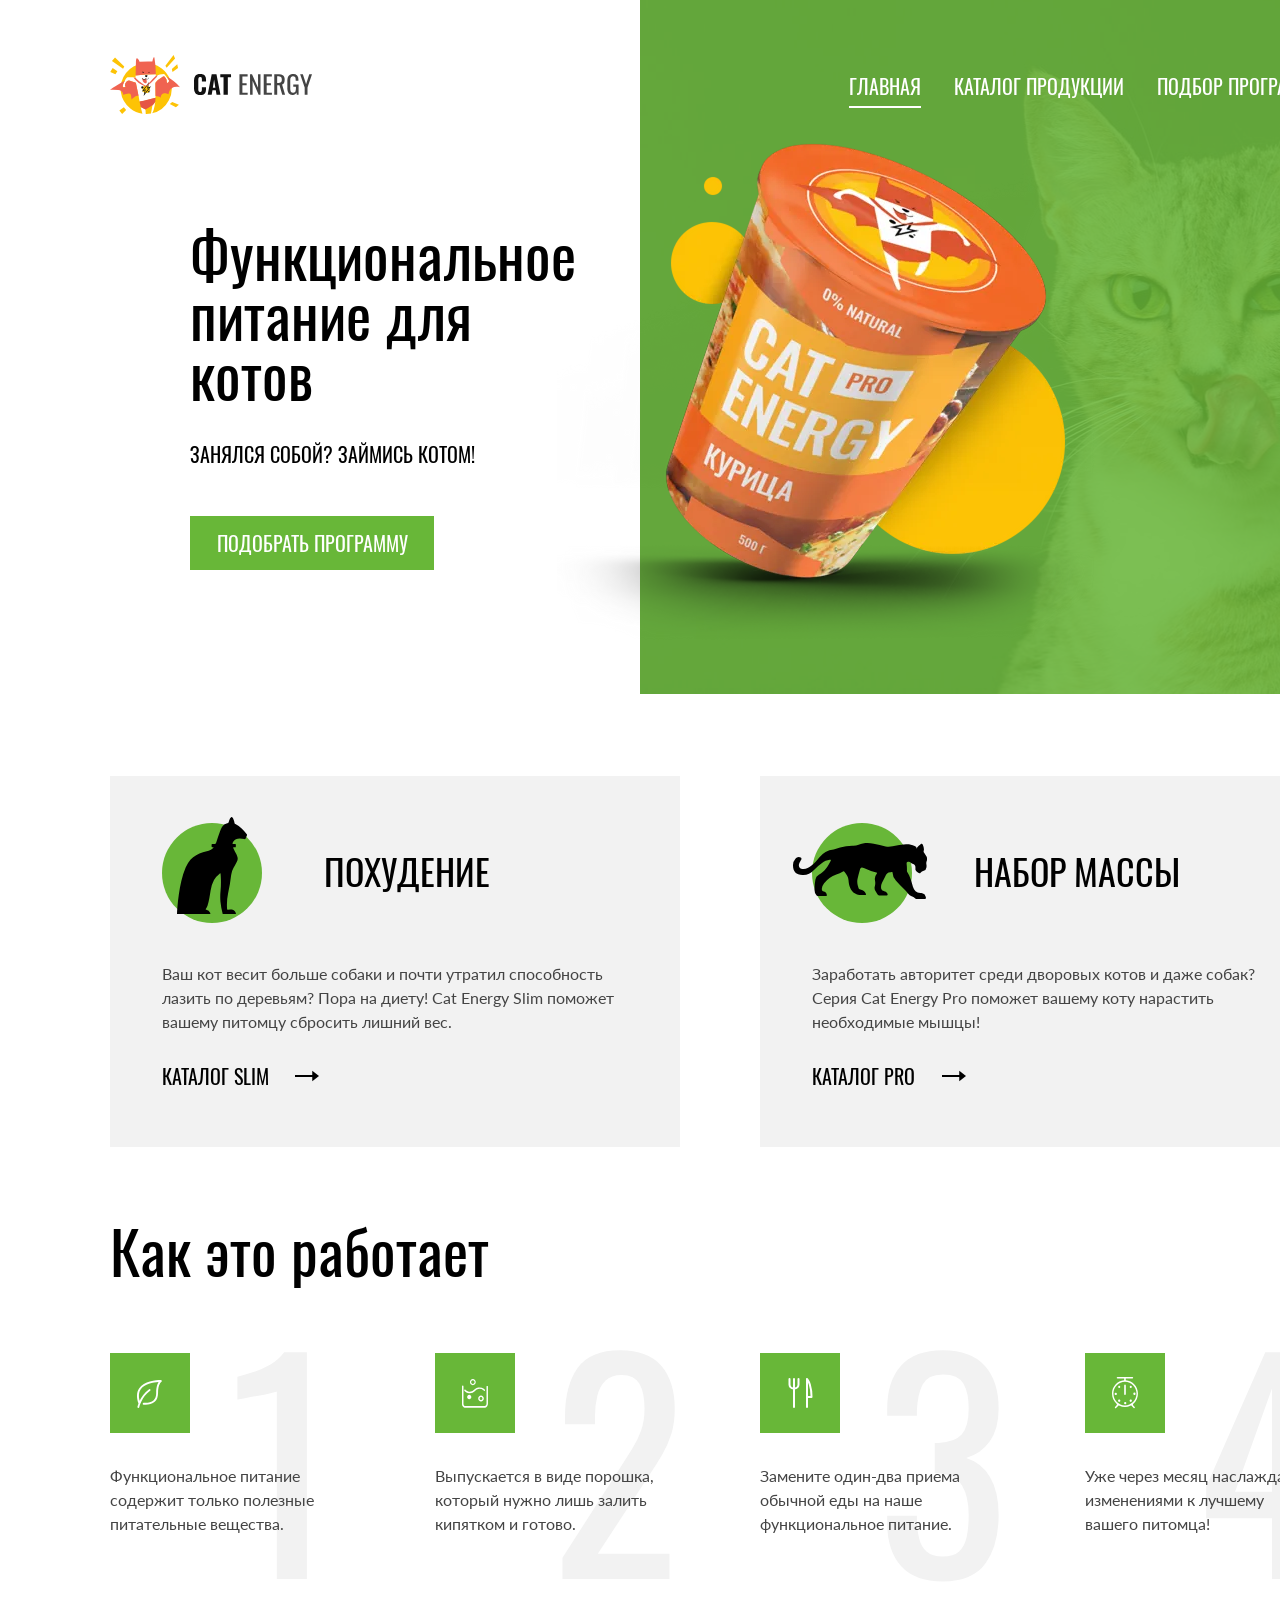
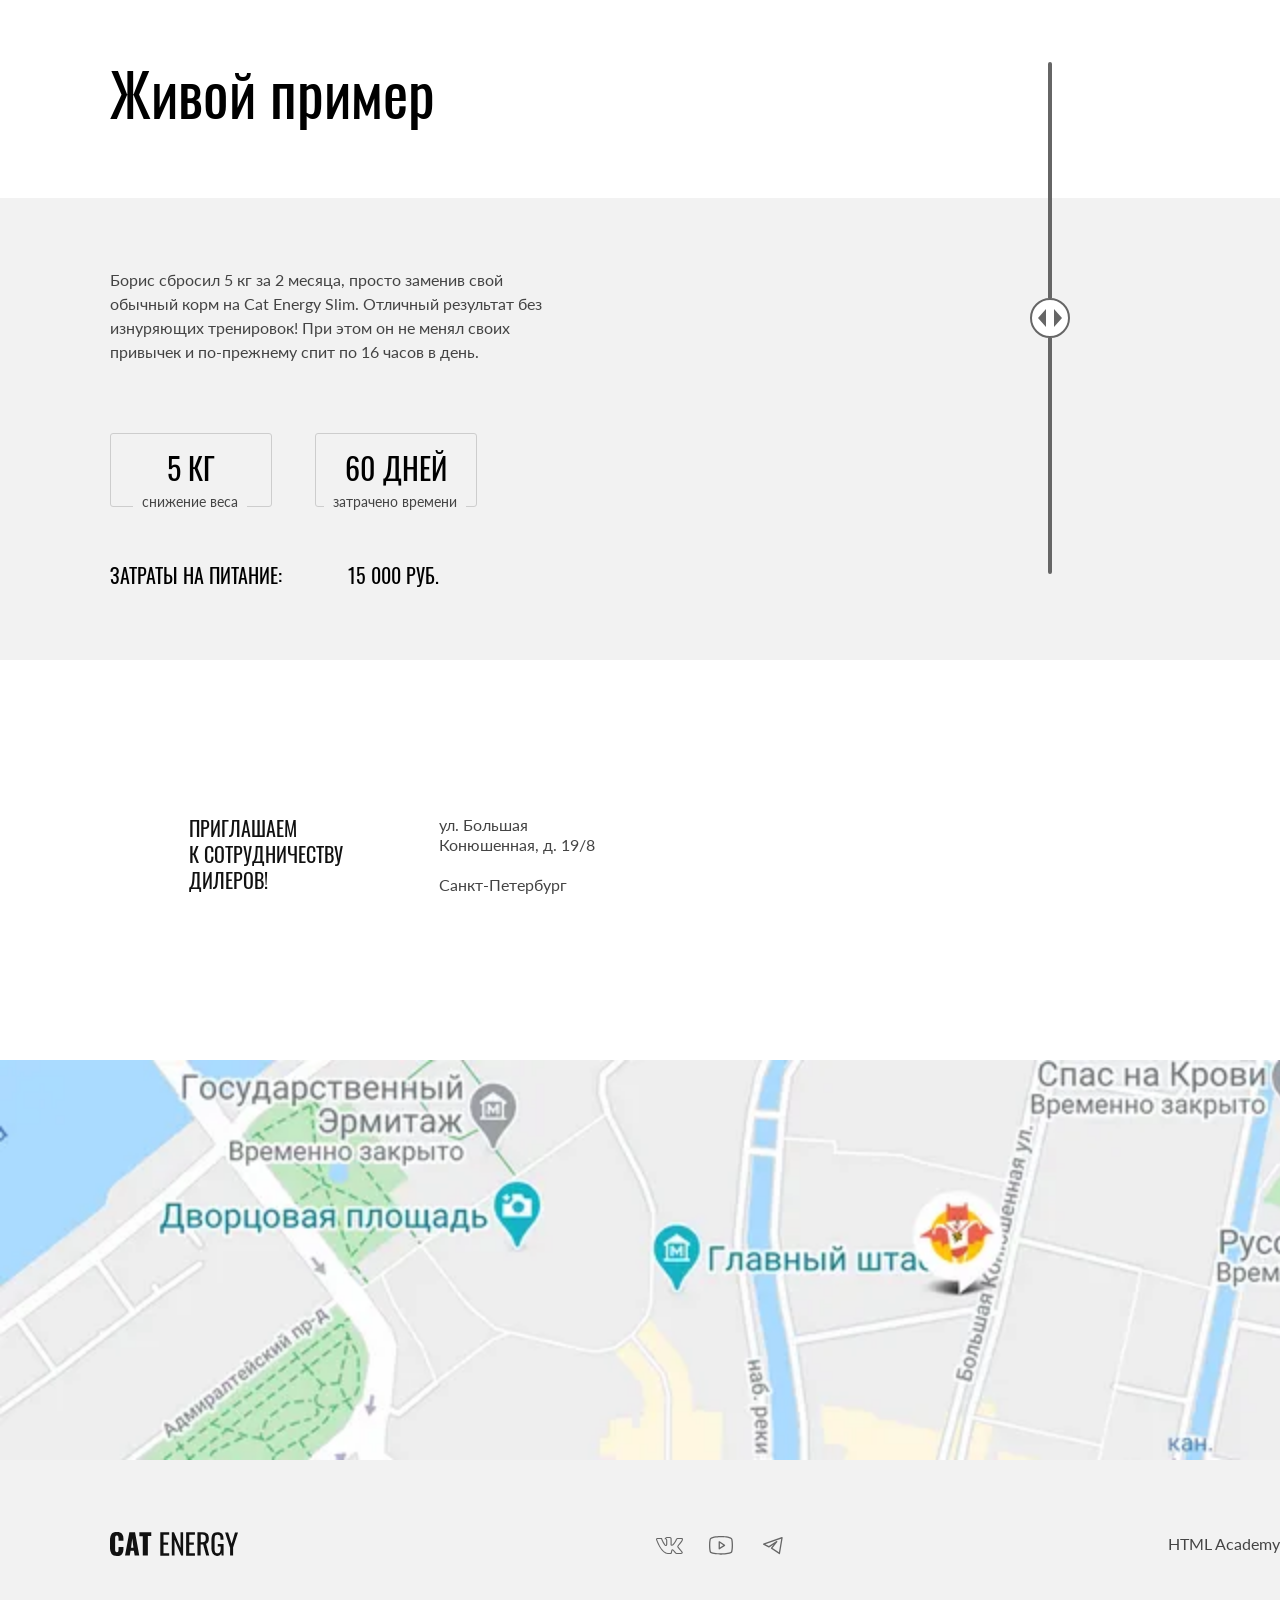
==== commit 08be4cbf: "Deploying to gh-pages from @ Musa-Ismailov/2252139-cat-energy-2@3bb58b49b7d1043fcc292d40a71e7f93648e" ====
--- a/index.html
+++ b/index.html
@@ -1 +1 @@
-<!DOCTYPE html><html class="page" lang="ru"><head><meta charset="UTF-8"><title>cat-energy</title><meta name="viewport" content="width=device-width,initial-scale=1"><link rel="stylesheet" href="styles/styles.css"><script src="scripts/index.js" defer="defer"></script><link rel="icon" href="favicon.ico"><link rel="icon" href="favicons/favicon.svg" type="image/svg+xml"><link rel="apple-touch-icon" href="favicons/apple-icon-180x180.png"><link rel="manifest" href="manifest.webmanifest"><link rel="preload" href="fonts/lato/Lato-Regular.woff2" as="font" type="font/woff2" crossorigin="anonymous"><link rel="preload" href="fonts/oswald/oswaldregular.woff2" as="font" type="font/woff2" crossorigin="anonymous"></head><body class="page__body"><header class="header" data-test="header"><div class="container"><nav class="main-nav main-nav--on main-nav--nojs"><div class="main-nav__logo-container"><a class="main-nav__logo-link" href="index.html"><picture><source media="(min-width: 1200px)" width="70" height="59" type="image/svg+xml" srcset="images/cat-logo-desktop.svg"><source media="(min-width: 768px)" width="60" height="50" type="image/svg+xml" srcset="images/cat-logo-tablet.svg"><img class="header__logo-img" src="images/cat-logo-mobile.svg" alt="логотип сайта" width="33" height="38"></picture></a><a class="header__logo-text-link" href="index.html"><picture><source media="(min-width:1200px)" width="118" height="21" type="image/svg+xml" srcset="images/cat-logo-text-desktop.svg"><img class="header__logo-text logo-text" src="images/cat-logo-text.svg" alt="текстовый логотип сайта" width="101" height="18"></picture></a></div><button class="main-nav__toggle" type="button"><span class="visually-hidden">Переключатель меню</span></button><ul class="main-nav__list"><li class="main-nav__item main-nav__item--active"><a href="#">главная</a></li><li class="main-nav__item"><a href="catalog.html">каталог продукции</a></li><li class="main-nav__item"><a href="#">подбор программы</a></li></ul></nav></div><div class="header__cat-feed"></div></header><main class="main-container"><section class="choose" data-test="hero"><div class="container"><div class="choose__description"><h1 class="choose__title">Функциональное питание для котов</h1><p class="choose__slogon">Занялся собой? Займись котом!</p></div><picture><source type="image/webp" media="(min-width:1200px)" width="552" height="499" srcset="images/cat-feed-desktop@1x.webp, images/cat-feed-desktop@2x.webp 2x"><source type="image/webp" media="(min-width:768px)" width="709" height="609" srcset="images/cat-feed-tablet@1x.webp, images/cat-feed-tablet@2x.webp 2x"><source type="image/webp" width="280" height="270" srcset="images/cat-feed-mobile@1x.webp, images/cat-feed-mobile@2x.webp 2x"><source media="(min-width:1200px)" width="552" height="499" type="image/png" srcset="images/cat-feed-desktop@1x.png, images/cat-feed-desktop@2x.png 2x"><source media="(min-width:768px)" width="709" height="609" srcset="images/cat-feed-tablet@1x.jpg, images/cat-feed-tablet@2x.jpg 2x" type="image/jpeg"><img class="choose__img" src="images/cat-feed-mobile@1x.png" alt="фото корма от магазина" width="280" height="270" srcset="images/cat-feed-mobile@2x.png 2x"></picture><a class="choose__button-link choose__button button" href="#">подобрать программу</a></div></section><section class="catalogs" data-test="programs"><div class="container"><h2 class="visually-hidden">Котологи</h2><ul class="catalogs__list"><li class="catalogs__item"><h3 class="catalogs__title catalogs__title--thin">Похудение</h3><p class="catalogs__description">Ваш кот весит больше собаки и почти утратил способность лазить по деревьям? Пора на диету! Cat Energy Slim поможет вашему питомцу сбросить лишний вес.</p><a class="catalogs__link" href="#">каталог slim</a></li><li class="catalogs__item"><h3 class="catalogs__title catalogs__title--massive">Набор массы</h3><p class="catalogs__description">Заработать авторитет среди дворовых котов и даже собак? Серия Cat Energy Pro поможет вашему коту нарастить необходимые мышцы!</p><a class="catalogs__link catalogs__link--massive" href="#">каталог pro</a></li></ul></div></section><section class="advantages" data-test="features"><div class="container"><h2 class="advantages__title">Как это работает</h2><ul class="advantages__list"><li class="advantages__item advantages__item--nutritious">Функциональное питание содержит только полезные питательные вещества.</li><li class="advantages__item advantages__item--water">Выпускается в виде порошка, который нужно лишь залить кипятком и готово.</li><li class="advantages__item advantages__item--food">Замените один-два приема обычной еды на наше функциональное питание.</li><li class="advantages__item advantages__item--time">Уже через месяц наслаждайтесь изменениями к лучшему<br>вашего питомца!</li></ul></div></section><section class="example" data-test="proof"><div class="container"><div class="example__simple-container"><h2 class="example__title">Живой пример</h2><p class="example__description">Борис сбросил 5 кг за 2 месяца, просто заменив свой обычный корм на Cat Energy Slim. Отличный результат без изнуряющих тренировок! При этом он не менял своих привычек и по-прежнему спит по 16 часов в день.</p><div class="example__container-description"><div class="example__indicators"><div class="example__indicator example-indicator"><p>5 КГ</p><span>снижение веса</span></div><div class="example__indicator example-indicator"><p>60 ДНЕЙ</p><span>затрачено времени</span></div></div><p class="example__expenses"><span>Затраты на питание:</span> <span>15 000 РУБ.</span></p></div></div><div class="example__slids"><div class="example__slide"><picture><source type="image/webp" media="(min-width:768px)" width="560" height="512" srcset="images/thick-cat-example@1x.webp, images/thick-cat-example@2x.webp 2x"><source type="image/webp" width="280" height="256" srcset="images/thick-cat-example-mobile@1x.webp, images/thick-cat-example-mobile@2x.webp 2x"><source media="(min-width:768px)" width="560" height="512" srcset="images/thick-cat-example@1x.png, images/thick-cat-example@2x.png 2x" type="image/png"><img class="example__slide-img" src="images/thick-cat-example-mobile@1x.png" width="280" height="256" alt="Кот до похудения" srcset="images/thick-cat-example-mobile@2x.png 2x"></picture></div><div class="example__slide example__slide--before"><picture><source type="image/webp" media="(min-width:768px)" width="560" height="512" srcset="images/skinny-cat-example@1x.webp, images/skinny-cat-example@2x.webp 2x"><source type="image/webp" width="280" height="256" srcset="images/skinny-cat-example-mobile@1x.webp, images/skinny-cat-example-mobile@2x.webp 2x"><source media="(min-width:768px)" width="560" height="512" srcset="images/skinny-cat-example@1x.png, images/skinny-cat-example@2x.png 2x" type="image/png"><img class="example__slide-img" src="images/skinny-cat-example-mobile@1x.png" width="280" height="256" alt="Кот после похудения" srcset="images/skinny-cat-example-mobile@2x.png 2x"></picture></div><button class="example__slides-button button" type="button"><span class="visually-hidden">кнопка для управления слайдером</span></button></div></div></section><section class="location location--nojs" data-test="contacts"><div class="container"><h2 class="visually-hidden">Карта</h2><div class="location__conteiner-description"><p class="location__description">приглашаем<br>к сотрудничеству<br>дилеров!</p><address class="location__adress">ул. Большая<br>Конюшенная, д. 19/8<br class="location__double-space">Санкт-Петербург</address></div></div><iframe class="location__map" src="https://www.google.com/maps/embed?pb=!1m18!1m12!1m3!1d1998.5989628721386!2d30.320832674763206!3d59.93879652957341!2m3!1f0!2f0!3f0!3m2!1i1024!2i768!4f13.1!3m3!1m2!1s0x4696310fca5afc31%3A0xa24b26c0d196de71!2z0JHQvtC70YzRiNCw0Y8g0JrQvtC90Y7RiNC10L3QvdCw0Y8g0YPQuy4sIDE5LCDQodCw0L3QutGCLdCf0LXRgtC10YDQsdGD0YDQsywgMTkxMTg2!5e0!3m2!1sru!2sru!4v1745107390673!5m2!1sru!2sru" width="320" height="362" style="border:0;" allowfullscreen="" loading="lazy" referrerpolicy="no-referrer-when-downgrade"></iframe><picture><source type="image/webp" media="(min-width:1200px)" width="1440" height="400" srcset="images/map-desktop@1x.webp, images/map-desktop@2x.webp 2x"><source type="image/webp" media="(min-width:768px)" width="768" height="400" srcset="images/map-tablet@1x.webp, images/map-tablet@2x.webp 2x"><source type="image/webp" width="320" height="362" srcset="images/map-mobile@1x.webp, images/map-mobile@2x.webp 2x"><source media="(min-width:1200px)" width="1440" height="400" srcset="images/map-desktop@1x.png, images/map-desktop@2x.png 2x" type="image/png"><source media="(min-width:768px)" width="768" height="400" srcset="images/map-tablet@1x.png, images/map-tablet@2x.png 2x" type="image/png"><img class="location__map--nojs" src="images/map-mobile@1x.jpg" srcset="images/map-mobile@2x.jpg 2x" width="320" height="362" alt="карта питера с отмеченным магазином"></picture></section></main><footer class="main-footer" data-test="footer"><div class="container"><a class="main-footer__logo-text-link logo-text" href="#"><span class="visually-hidden">Текствый логотиа сайта CAT Energy</span></a><ul class="social-list main-footer__social-list"><li class="social-list__item"><a class="social-list__link social-list__link--vkontakte" href="#"><span class="visually-hidden">Мы в контакте</span></a></li><li class="social-list__item"><a class="social-list__link social-list__link--youtube" href="#"><span class="visually-hidden">Мы в ютубе</span></a></li><li class="social-list__item"><a class="social-list__link social-list__link--telegram" href="#"><span class="visually-hidden">Мы в телеграмме</span></a></li></ul><a class="main-footer__logo-link main-footer-logo-link" href="https://htmlacademy.ru/intensive/adaptive">HTML Academy</a></div></footer></body></html>+<!DOCTYPE html><html class="page" lang="ru"><head><meta charset="UTF-8"><title>cat-energy</title><meta name="viewport" content="width=device-width,initial-scale=1"><link rel="stylesheet" href="styles/styles.css"><script src="scripts/index.js" defer="defer"></script><link rel="icon" href="favicon.ico"><link rel="icon" href="favicons/favicon.svg" type="image/svg+xml"><link rel="apple-touch-icon" href="favicons/apple-icon-180x180.png"><link rel="manifest" href="manifest.webmanifest"><link rel="preload" href="fonts/lato/Lato-Regular.woff2" as="font" type="font/woff2" crossorigin="anonymous"><link rel="preload" href="fonts/oswald/oswaldregular.woff2" as="font" type="font/woff2" crossorigin="anonymous"></head><body class="page__body"><header class="header" data-test="header"><div class="container"><nav class="main-nav main-nav--on main-nav--nojs"><div class="main-nav__logo-container"><a class="main-nav__logo-link" href="index.html"><picture><source media="(min-width: 1200px)" width="70" height="59" type="image/svg+xml" srcset="images/cat-logo-desktop.svg"><source media="(min-width: 768px)" width="60" height="50" type="image/svg+xml" srcset="images/cat-logo-tablet.svg"><img class="header__logo-img" src="images/cat-logo-mobile.svg" alt="логотип сайта" width="33" height="38"></picture></a><a class="header__logo-text-link" href="index.html"><picture><source media="(min-width:1200px)" width="118" height="21" type="image/svg+xml" srcset="images/cat-logo-text-desktop.svg"><img class="header__logo-text logo-text" src="images/cat-logo-text.svg" alt="текстовый логотип сайта" width="101" height="18"></picture></a></div><button class="main-nav__toggle" type="button"><span class="visually-hidden">Переключатель меню</span></button><ul class="main-nav__list"><li class="main-nav__item main-nav__item--active"><a href="#">главная</a></li><li class="main-nav__item"><a href="catalog.html">каталог продукции</a></li><li class="main-nav__item"><a href="#">подбор программы</a></li></ul></nav></div><div class="header__cat-feed"></div></header><main class="main-container"><section class="choose" data-test="hero"><div class="container"><div class="choose__description"><h1 class="choose__title">Функциональное питание для котов</h1><p class="choose__slogon">Занялся собой? Займись котом!</p></div><picture><source type="image/webp" media="(min-width:1200px)" width="552" height="499" srcset="images/cat-feed-desktop@1x.webp, images/cat-feed-desktop@2x.webp 2x"><source type="image/webp" media="(min-width:768px)" width="709" height="609" srcset="images/cat-feed-tablet@1x.webp, images/cat-feed-tablet@2x.webp 2x"><source type="image/webp" width="280" height="270" srcset="images/cat-feed-mobile@1x.webp, images/cat-feed-mobile@2x.webp 2x"><source media="(min-width:1200px)" width="552" height="499" type="image/png" srcset="images/cat-feed-desktop@1x.png, images/cat-feed-desktop@2x.png 2x"><source media="(min-width:768px)" width="709" height="609" srcset="images/cat-feed-tablet@1x.jpg, images/cat-feed-tablet@2x.jpg 2x" type="image/jpeg"><img class="choose__img" src="images/cat-feed-mobile@1x.png" alt="фото корма от магазина" width="280" height="270" srcset="images/cat-feed-mobile@2x.png 2x"></picture><a class="choose__button-link choose__button button" href="#">подобрать программу</a></div></section><section class="catalogs" data-test="programs"><div class="container"><h2 class="visually-hidden">Котологи</h2><ul class="catalogs__list"><li class="catalogs__item"><h3 class="catalogs__title catalogs__title--thin">Похудение</h3><p class="catalogs__description">Ваш кот весит больше собаки и почти утратил способность лазить по деревьям? Пора на диету! Cat Energy Slim поможет вашему питомцу сбросить лишний вес.</p><a class="catalogs__link" href="#">каталог slim</a></li><li class="catalogs__item"><h3 class="catalogs__title catalogs__title--massive">Набор массы</h3><p class="catalogs__description">Заработать авторитет среди дворовых котов и даже собак? Серия Cat Energy Pro поможет вашему коту нарастить необходимые мышцы!</p><a class="catalogs__link catalogs__link--massive" href="#">каталог pro</a></li></ul></div></section><section class="advantages" data-test="features"><div class="container"><h2 class="advantages__title">Как это работает</h2><ul class="advantages__list"><li class="advantages__item advantages__item--nutritious">Функциональное питание содержит только полезные питательные вещества.</li><li class="advantages__item advantages__item--water">Выпускается в виде порошка, который нужно лишь залить кипятком и готово.</li><li class="advantages__item advantages__item--food">Замените один-два приема обычной еды на наше функциональное питание.</li><li class="advantages__item advantages__item--time">Уже через месяц наслаждайтесь изменениями к лучшему<br>вашего питомца!</li></ul></div></section><section class="example" data-test="proof"><div class="container"><div class="example__simple-container"><h2 class="example__title">Живой пример</h2><p class="example__description">Борис сбросил 5 кг за 2 месяца, просто заменив свой обычный корм на Cat Energy Slim. Отличный результат без изнуряющих тренировок! При этом он не менял своих привычек и по-прежнему спит по 16 часов в день.</p><div class="example__container-description"><div class="example__indicators"><div class="example__indicator example-indicator"><p>5 КГ</p><span>снижение веса</span></div><div class="example__indicator example-indicator"><p>60 ДНЕЙ</p><span>затрачено времени</span></div></div><p class="example__expenses"><span>Затраты на питание:</span> <span>15 000 РУБ.</span></p></div></div><div class="example__slids"><div class="example__slide"><picture><source type="image/webp" media="(min-width:768px)" width="560" height="512" srcset="images/thick-cat-example@1x.webp, images/thick-cat-example@2x.webp 2x"><source type="image/webp" width="280" height="256" srcset="images/thick-cat-example-mobile@1x.webp, images/thick-cat-example-mobile@2x.webp 2x"><source media="(min-width:768px)" width="560" height="512" srcset="images/thick-cat-example@1x.png, images/thick-cat-example@2x.png 2x" type="image/png"><img class="example__slide-img" src="images/thick-cat-example-mobile@1x.png" width="280" height="256" alt="Кот до похудения" srcset="images/thick-cat-example-mobile@2x.png 2x"></picture></div><div class="example__slide example__slide--before"><picture><source type="image/webp" media="(min-width:768px)" width="560" height="512" srcset="images/skinny-cat-example@1x.webp, images/skinny-cat-example@2x.webp 2x"><source type="image/webp" width="280" height="256" srcset="images/skinny-cat-example-mobile@1x.webp, images/skinny-cat-example-mobile@2x.webp 2x"><source media="(min-width:768px)" width="560" height="512" srcset="images/skinny-cat-example@1x.png, images/skinny-cat-example@2x.png 2x" type="image/png"><img class="example__slide-img" src="images/skinny-cat-example-mobile@1x.png" width="280" height="256" alt="Кот после похудения" srcset="images/skinny-cat-example-mobile@2x.png 2x"></picture></div><button class="example__slides-button button" type="button"><span class="visually-hidden">кнопка для управления слайдером</span></button></div></div></section><section class="location location--nojs" data-test="contacts"><div class="container"><h2 class="visually-hidden">Карта</h2><div class="location__conteiner-description"><p class="location__description">приглашаем<br>к сотрудничеству<br>дилеров!</p><address class="location__adress">ул. Большая<br>Конюшенная, д. 19/8<br class="location__double-space">Санкт-Петербург</address></div></div><iframe class="location__map" src="https://www.google.com/maps/embed?pb=!1m18!1m12!1m3!1d1998.5989628721386!2d30.320832674763206!3d59.93879652957341!2m3!1f0!2f0!3f0!3m2!1i1024!2i768!4f13.1!3m3!1m2!1s0x4696310fca5afc31%3A0xa24b26c0d196de71!2z0JHQvtC70YzRiNCw0Y8g0JrQvtC90Y7RiNC10L3QvdCw0Y8g0YPQuy4sIDE5LCDQodCw0L3QutGCLdCf0LXRgtC10YDQsdGD0YDQsywgMTkxMTg2!5e0!3m2!1sru!2sru!4v1745107390673!5m2!1sru!2sru" width="320" height="362" style="border:0;" allowfullscreen="" loading="lazy" referrerpolicy="no-referrer-when-downgrade"></iframe><picture><source type="image/webp" media="(min-width:1200px)" width="1440" height="400" srcset="images/map-desktop@1x.webp, images/map-desktop@2x.webp 2x"><source type="image/webp" media="(min-width:768px)" width="768" height="400" srcset="images/map-tablet@1x.webp, images/map-tablet@2x.webp 2x"><source type="image/webp" width="320" height="362" srcset="images/map-mobile@1x.webp, images/map-mobile@2x.webp 2x"><source media="(min-width:1200px)" width="1440" height="400" srcset="images/map-desktop@1x.png, images/map-desktop@2x.png 2x" type="image/png"><source media="(min-width:768px)" width="768" height="400" srcset="images/map-tablet@1x.png, images/map-tablet@2x.png 2x" type="image/png"><img class="location__map location__map--nojs" src="images/map-mobile@1x.jpg" srcset="images/map-mobile@2x.jpg 2x" width="320" height="362" alt="карта питера с отмеченным магазином"></picture></section></main><footer class="main-footer" data-test="footer"><div class="container"><a class="main-footer__logo-text-link logo-text" href="#"><span class="visually-hidden">Текствый логотиа сайта CAT Energy</span></a><ul class="social-list main-footer__social-list"><li class="social-list__item"><a class="social-list__link social-list__link--vkontakte" href="#"><span class="visually-hidden">Мы в контакте</span></a></li><li class="social-list__item"><a class="social-list__link social-list__link--youtube" href="#"><span class="visually-hidden">Мы в ютубе</span></a></li><li class="social-list__item"><a class="social-list__link social-list__link--telegram" href="#"><span class="visually-hidden">Мы в телеграмме</span></a></li></ul><a class="main-footer__logo-link main-footer-logo-link" href="https://htmlacademy.ru/intensive/adaptive">HTML Academy</a></div></footer></body></html>
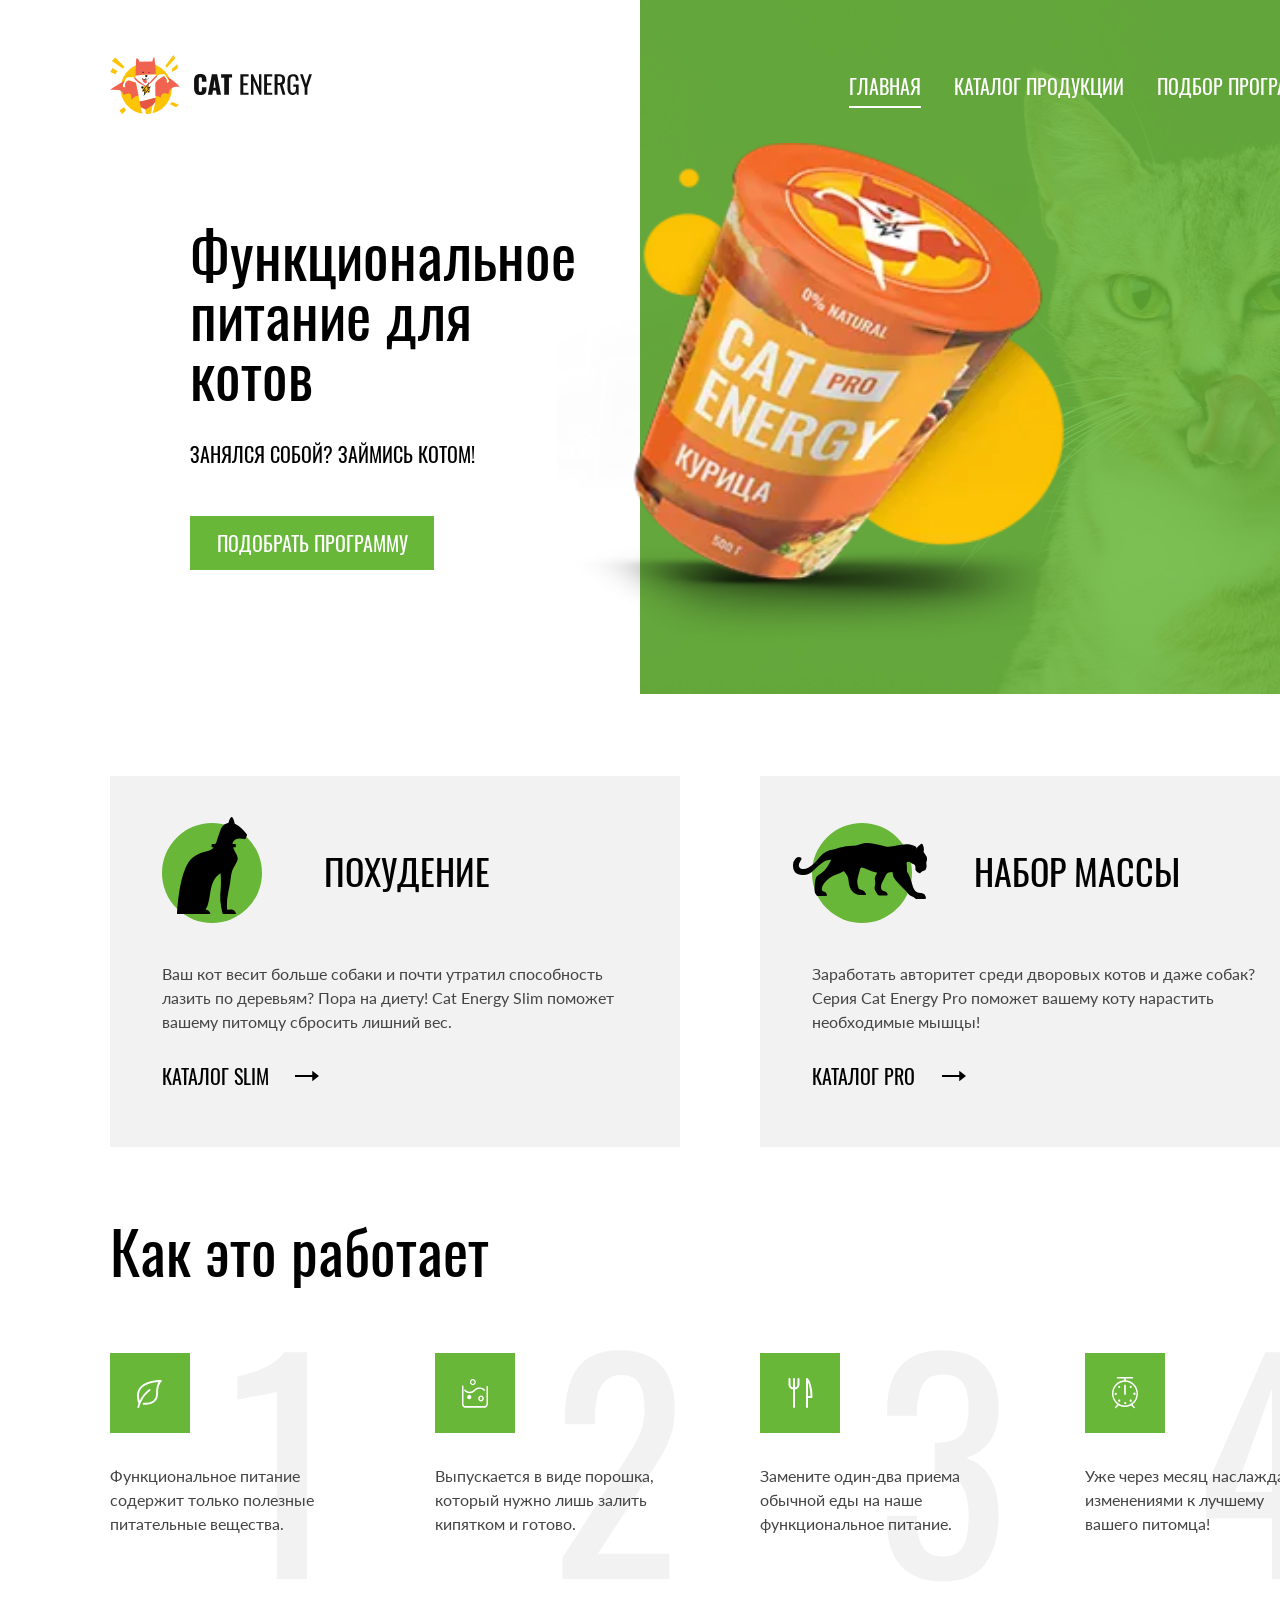
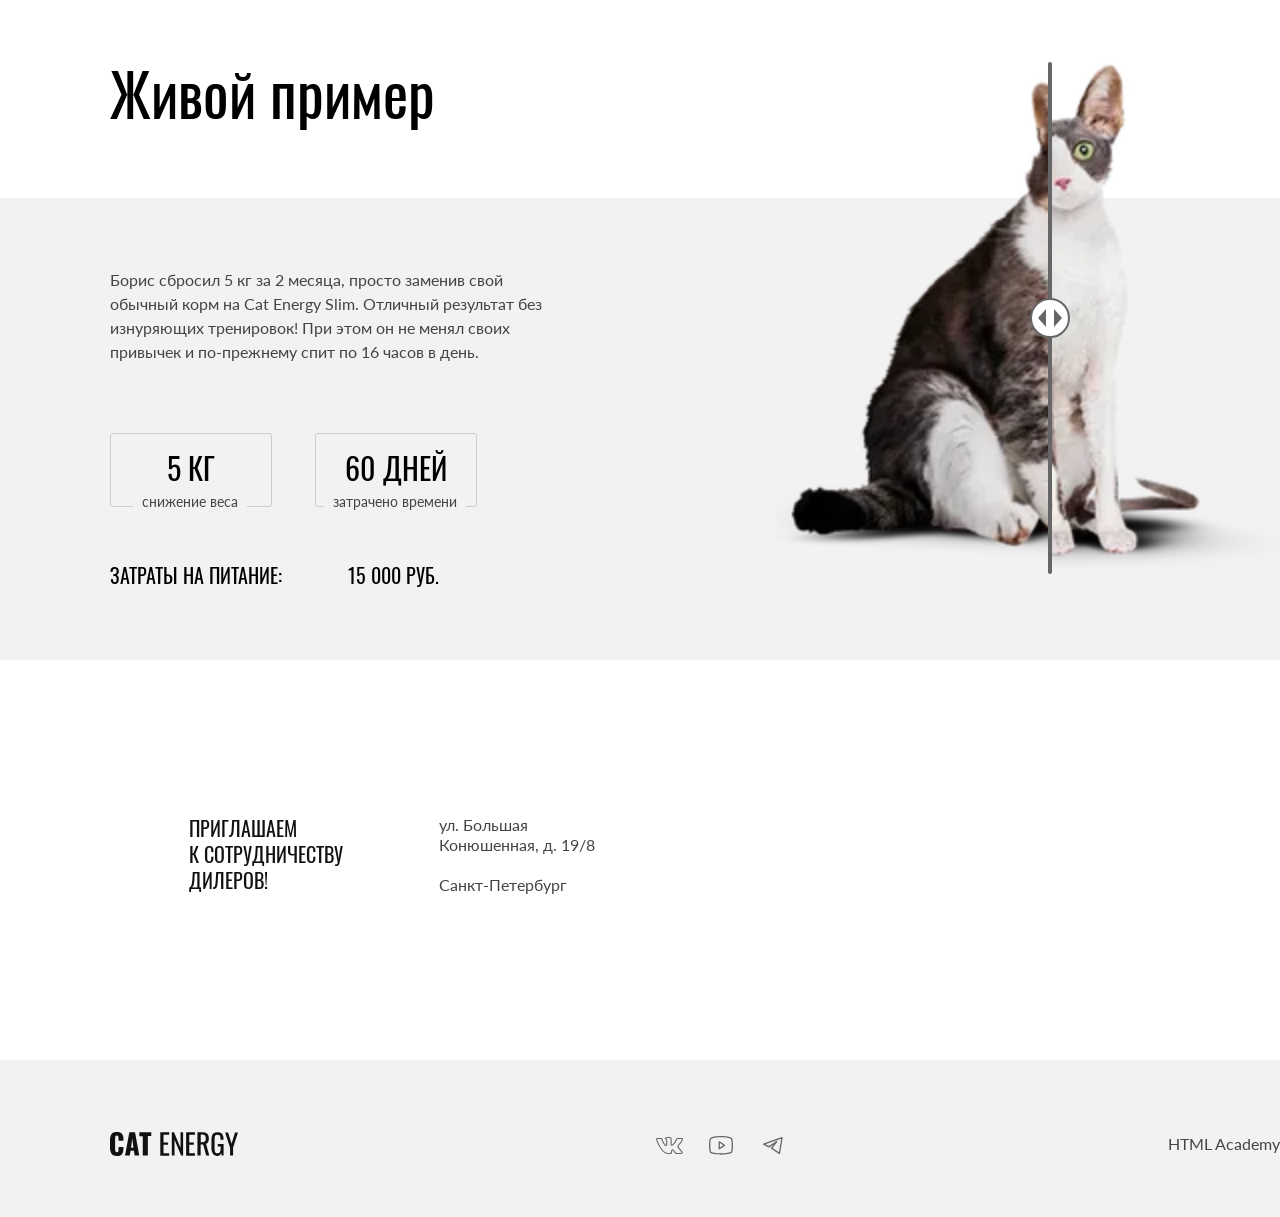
==== commit c0b8be1f: "Deploying to gh-pages from @ Musa-Ismailov/2252139-cat-energy-2@742fb6df7dbddcb8719d4a968657f6f33c6a" ====
--- a/index.html
+++ b/index.html
@@ -1 +1 @@
-<!DOCTYPE html><html class="page" lang="ru"><head><meta charset="UTF-8"><title>cat-energy</title><meta name="viewport" content="width=device-width,initial-scale=1"><link rel="stylesheet" href="styles/styles.css"><script src="scripts/index.js" defer="defer"></script><link rel="icon" href="favicon.ico"><link rel="icon" href="favicons/favicon.svg" type="image/svg+xml"><link rel="apple-touch-icon" href="favicons/apple-icon-180x180.png"><link rel="manifest" href="manifest.webmanifest"><link rel="preload" href="fonts/lato/Lato-Regular.woff2" as="font" type="font/woff2" crossorigin="anonymous"><link rel="preload" href="fonts/oswald/oswaldregular.woff2" as="font" type="font/woff2" crossorigin="anonymous"></head><body class="page__body"><header class="header" data-test="header"><div class="container"><nav class="main-nav main-nav--on main-nav--nojs"><div class="main-nav__logo-container"><a class="main-nav__logo-link" href="index.html"><picture><source media="(min-width: 1200px)" width="70" height="59" type="image/svg+xml" srcset="images/cat-logo-desktop.svg"><source media="(min-width: 768px)" width="60" height="50" type="image/svg+xml" srcset="images/cat-logo-tablet.svg"><img class="header__logo-img" src="images/cat-logo-mobile.svg" alt="логотип сайта" width="33" height="38"></picture></a><a class="header__logo-text-link" href="index.html"><picture><source media="(min-width:1200px)" width="118" height="21" type="image/svg+xml" srcset="images/cat-logo-text-desktop.svg"><img class="header__logo-text logo-text" src="images/cat-logo-text.svg" alt="текстовый логотип сайта" width="101" height="18"></picture></a></div><button class="main-nav__toggle" type="button"><span class="visually-hidden">Переключатель меню</span></button><ul class="main-nav__list"><li class="main-nav__item main-nav__item--active"><a href="#">главная</a></li><li class="main-nav__item"><a href="catalog.html">каталог продукции</a></li><li class="main-nav__item"><a href="#">подбор программы</a></li></ul></nav></div><div class="header__cat-feed"></div></header><main class="main-container"><section class="choose" data-test="hero"><div class="container"><div class="choose__description"><h1 class="choose__title">Функциональное питание для котов</h1><p class="choose__slogon">Занялся собой? Займись котом!</p></div><picture><source type="image/webp" media="(min-width:1200px)" width="552" height="499" srcset="images/cat-feed-desktop@1x.webp, images/cat-feed-desktop@2x.webp 2x"><source type="image/webp" media="(min-width:768px)" width="709" height="609" srcset="images/cat-feed-tablet@1x.webp, images/cat-feed-tablet@2x.webp 2x"><source type="image/webp" width="280" height="270" srcset="images/cat-feed-mobile@1x.webp, images/cat-feed-mobile@2x.webp 2x"><source media="(min-width:1200px)" width="552" height="499" type="image/png" srcset="images/cat-feed-desktop@1x.png, images/cat-feed-desktop@2x.png 2x"><source media="(min-width:768px)" width="709" height="609" srcset="images/cat-feed-tablet@1x.jpg, images/cat-feed-tablet@2x.jpg 2x" type="image/jpeg"><img class="choose__img" src="images/cat-feed-mobile@1x.png" alt="фото корма от магазина" width="280" height="270" srcset="images/cat-feed-mobile@2x.png 2x"></picture><a class="choose__button-link choose__button button" href="#">подобрать программу</a></div></section><section class="catalogs" data-test="programs"><div class="container"><h2 class="visually-hidden">Котологи</h2><ul class="catalogs__list"><li class="catalogs__item"><h3 class="catalogs__title catalogs__title--thin">Похудение</h3><p class="catalogs__description">Ваш кот весит больше собаки и почти утратил способность лазить по деревьям? Пора на диету! Cat Energy Slim поможет вашему питомцу сбросить лишний вес.</p><a class="catalogs__link" href="#">каталог slim</a></li><li class="catalogs__item"><h3 class="catalogs__title catalogs__title--massive">Набор массы</h3><p class="catalogs__description">Заработать авторитет среди дворовых котов и даже собак? Серия Cat Energy Pro поможет вашему коту нарастить необходимые мышцы!</p><a class="catalogs__link catalogs__link--massive" href="#">каталог pro</a></li></ul></div></section><section class="advantages" data-test="features"><div class="container"><h2 class="advantages__title">Как это работает</h2><ul class="advantages__list"><li class="advantages__item advantages__item--nutritious">Функциональное питание содержит только полезные питательные вещества.</li><li class="advantages__item advantages__item--water">Выпускается в виде порошка, который нужно лишь залить кипятком и готово.</li><li class="advantages__item advantages__item--food">Замените один-два приема обычной еды на наше функциональное питание.</li><li class="advantages__item advantages__item--time">Уже через месяц наслаждайтесь изменениями к лучшему<br>вашего питомца!</li></ul></div></section><section class="example" data-test="proof"><div class="container"><div class="example__simple-container"><h2 class="example__title">Живой пример</h2><p class="example__description">Борис сбросил 5 кг за 2 месяца, просто заменив свой обычный корм на Cat Energy Slim. Отличный результат без изнуряющих тренировок! При этом он не менял своих привычек и по-прежнему спит по 16 часов в день.</p><div class="example__container-description"><div class="example__indicators"><div class="example__indicator example-indicator"><p>5 КГ</p><span>снижение веса</span></div><div class="example__indicator example-indicator"><p>60 ДНЕЙ</p><span>затрачено времени</span></div></div><p class="example__expenses"><span>Затраты на питание:</span> <span>15 000 РУБ.</span></p></div></div><div class="example__slids"><div class="example__slide"><picture><source type="image/webp" media="(min-width:768px)" width="560" height="512" srcset="images/thick-cat-example@1x.webp, images/thick-cat-example@2x.webp 2x"><source type="image/webp" width="280" height="256" srcset="images/thick-cat-example-mobile@1x.webp, images/thick-cat-example-mobile@2x.webp 2x"><source media="(min-width:768px)" width="560" height="512" srcset="images/thick-cat-example@1x.png, images/thick-cat-example@2x.png 2x" type="image/png"><img class="example__slide-img" src="images/thick-cat-example-mobile@1x.png" width="280" height="256" alt="Кот до похудения" srcset="images/thick-cat-example-mobile@2x.png 2x"></picture></div><div class="example__slide example__slide--before"><picture><source type="image/webp" media="(min-width:768px)" width="560" height="512" srcset="images/skinny-cat-example@1x.webp, images/skinny-cat-example@2x.webp 2x"><source type="image/webp" width="280" height="256" srcset="images/skinny-cat-example-mobile@1x.webp, images/skinny-cat-example-mobile@2x.webp 2x"><source media="(min-width:768px)" width="560" height="512" srcset="images/skinny-cat-example@1x.png, images/skinny-cat-example@2x.png 2x" type="image/png"><img class="example__slide-img" src="images/skinny-cat-example-mobile@1x.png" width="280" height="256" alt="Кот после похудения" srcset="images/skinny-cat-example-mobile@2x.png 2x"></picture></div><button class="example__slides-button button" type="button"><span class="visually-hidden">кнопка для управления слайдером</span></button></div></div></section><section class="location location--nojs" data-test="contacts"><div class="container"><h2 class="visually-hidden">Карта</h2><div class="location__conteiner-description"><p class="location__description">приглашаем<br>к сотрудничеству<br>дилеров!</p><address class="location__adress">ул. Большая<br>Конюшенная, д. 19/8<br class="location__double-space">Санкт-Петербург</address></div></div><iframe class="location__map" src="https://www.google.com/maps/embed?pb=!1m18!1m12!1m3!1d1998.5989628721386!2d30.320832674763206!3d59.93879652957341!2m3!1f0!2f0!3f0!3m2!1i1024!2i768!4f13.1!3m3!1m2!1s0x4696310fca5afc31%3A0xa24b26c0d196de71!2z0JHQvtC70YzRiNCw0Y8g0JrQvtC90Y7RiNC10L3QvdCw0Y8g0YPQuy4sIDE5LCDQodCw0L3QutGCLdCf0LXRgtC10YDQsdGD0YDQsywgMTkxMTg2!5e0!3m2!1sru!2sru!4v1745107390673!5m2!1sru!2sru" width="320" height="362" style="border:0;" allowfullscreen="" loading="lazy" referrerpolicy="no-referrer-when-downgrade"></iframe><picture><source type="image/webp" media="(min-width:1200px)" width="1440" height="400" srcset="images/map-desktop@1x.webp, images/map-desktop@2x.webp 2x"><source type="image/webp" media="(min-width:768px)" width="768" height="400" srcset="images/map-tablet@1x.webp, images/map-tablet@2x.webp 2x"><source type="image/webp" width="320" height="362" srcset="images/map-mobile@1x.webp, images/map-mobile@2x.webp 2x"><source media="(min-width:1200px)" width="1440" height="400" srcset="images/map-desktop@1x.png, images/map-desktop@2x.png 2x" type="image/png"><source media="(min-width:768px)" width="768" height="400" srcset="images/map-tablet@1x.png, images/map-tablet@2x.png 2x" type="image/png"><img class="location__map location__map--nojs" src="images/map-mobile@1x.jpg" srcset="images/map-mobile@2x.jpg 2x" width="320" height="362" alt="карта питера с отмеченным магазином"></picture></section></main><footer class="main-footer" data-test="footer"><div class="container"><a class="main-footer__logo-text-link logo-text" href="#"><span class="visually-hidden">Текствый логотиа сайта CAT Energy</span></a><ul class="social-list main-footer__social-list"><li class="social-list__item"><a class="social-list__link social-list__link--vkontakte" href="#"><span class="visually-hidden">Мы в контакте</span></a></li><li class="social-list__item"><a class="social-list__link social-list__link--youtube" href="#"><span class="visually-hidden">Мы в ютубе</span></a></li><li class="social-list__item"><a class="social-list__link social-list__link--telegram" href="#"><span class="visually-hidden">Мы в телеграмме</span></a></li></ul><a class="main-footer__logo-link main-footer-logo-link" href="https://htmlacademy.ru/intensive/adaptive">HTML Academy</a></div></footer></body></html>+<!DOCTYPE html><html class="page" lang="ru"><head><meta charset="UTF-8"><title>cat-energy</title><meta name="viewport" content="width=device-width,initial-scale=1"><link rel="stylesheet" href="styles/styles.css"><script src="scripts/index.js" defer="defer"></script><link rel="icon" href="favicon.ico"><link rel="icon" href="favicons/favicon.svg" type="image/svg+xml"><link rel="apple-touch-icon" href="favicons/apple-icon-180x180.png"><link rel="manifest" href="manifest.webmanifest"><link rel="preload" href="fonts/lato/Lato-Regular.woff2" as="font" type="font/woff2" crossorigin="anonymous"><link rel="preload" href="fonts/oswald/oswaldregular.woff2" as="font" type="font/woff2" crossorigin="anonymous"></head><body class="page__body"><header class="header" data-test="header"><div class="container"><nav class="main-nav main-nav--on main-nav--nojs"><div class="main-nav__logo-container"><a class="main-nav__logo-link" href="index.html"><picture><source media="(min-width: 1200px)" width="70" height="59" type="image/svg+xml" srcset="images/cat-logo-desktop.svg"><source media="(min-width: 768px)" width="60" height="50" type="image/svg+xml" srcset="images/cat-logo-tablet.svg"><img class="header__logo-img" src="images/cat-logo-mobile.svg" alt="логотип сайта" width="33" height="38"></picture></a><a class="header__logo-text-link" href="index.html"><picture><source media="(min-width:1200px)" width="118" height="21" type="image/svg+xml" srcset="images/cat-logo-text-desktop.svg"><img class="header__logo-text logo-text" src="images/cat-logo-text.svg" alt="текстовый логотип сайта" width="101" height="18"></picture></a></div><button class="main-nav__toggle" type="button"><span class="visually-hidden">Переключатель меню</span></button><ul class="main-nav__list"><li class="main-nav__item main-nav__item--active"><a href="#">главная</a></li><li class="main-nav__item"><a href="catalog.html">каталог продукции</a></li><li class="main-nav__item"><a href="#">подбор программы</a></li></ul></nav></div><div class="header__cat-feed"></div></header><main class="main-container"><section class="choose" data-test="hero"><div class="container"><div class="choose__description"><h1 class="choose__title">Функциональное питание для котов</h1><p class="choose__slogon">Занялся собой? Займись котом!</p></div><picture><source type="image/webp" media="(min-width:1200px)" width="552" height="499" srcset="images/cat-feed-desktop@1x.webp, images/cat-feed-desktop@2x.webp 2x"><source type="image/webp" media="(min-width:768px)" width="709" height="609" srcset="images/cat-feed-tablet@1x.webp, images/cat-feed-tablet@2x.webp 2x"><source type="image/webp" width="280" height="270" srcset="images/cat-feed-mobile@1x.webp, images/cat-feed-mobile@2x.webp 2x"><source media="(min-width:1200px)" width="552" height="499" type="image/png" srcset="images/cat-feed-desktop@1x.png, images/cat-feed-desktop@2x.png 2x"><source media="(min-width:768px)" width="709" height="609" srcset="images/cat-feed-tablet@1x.jpg, images/cat-feed-tablet@2x.jpg 2x" type="image/jpeg"><img class="choose__img" src="images/cat-feed-mobile@1x.png" alt="фото корма от магазина" width="280" height="270" srcset="images/cat-feed-mobile@2x.png 2x"></picture><a class="choose__button-link choose__button button" href="#">подобрать программу</a></div></section><section class="catalogs" data-test="programs"><div class="container"><h2 class="visually-hidden">Котологи</h2><ul class="catalogs__list"><li class="catalogs__item"><h3 class="catalogs__title catalogs__title--thin">Похудение</h3><p class="catalogs__description">Ваш кот весит больше собаки и почти утратил способность лазить по деревьям? Пора на диету! Cat Energy Slim поможет вашему питомцу сбросить лишний вес.</p><a class="catalogs__link" href="#">каталог slim</a></li><li class="catalogs__item"><h3 class="catalogs__title catalogs__title--massive">Набор массы</h3><p class="catalogs__description">Заработать авторитет среди дворовых котов и даже собак? Серия Cat Energy Pro поможет вашему коту нарастить необходимые мышцы!</p><a class="catalogs__link catalogs__link--massive" href="#">каталог pro</a></li></ul></div></section><section class="advantages" data-test="features"><div class="container"><h2 class="advantages__title">Как это работает</h2><ul class="advantages__list"><li class="advantages__item advantages__item--nutritious">Функциональное питание содержит только полезные питательные вещества.</li><li class="advantages__item advantages__item--water">Выпускается в виде порошка, который нужно лишь залить кипятком и готово.</li><li class="advantages__item advantages__item--food">Замените один-два приема обычной еды на наше функциональное питание.</li><li class="advantages__item advantages__item--time">Уже через месяц наслаждайтесь изменениями к лучшему<br>вашего питомца!</li></ul></div></section><section class="example" data-test="proof"><div class="container"><div class="example__simple-container"><h2 class="example__title">Живой пример</h2><p class="example__description">Борис сбросил 5 кг за 2 месяца, просто заменив свой обычный корм на Cat Energy Slim. Отличный результат без изнуряющих тренировок! При этом он не менял своих привычек и по-прежнему спит по 16 часов в день.</p><div class="example__container-description"><div class="example__indicators"><div class="example__indicator example-indicator"><p>5 КГ</p><span>снижение веса</span></div><div class="example__indicator example-indicator"><p>60 ДНЕЙ</p><span>затрачено времени</span></div></div><p class="example__expenses"><span>Затраты на питание:</span> <span>15 000 РУБ.</span></p></div></div><div class="example__slids"><div class="example__slide"><picture><source type="image/webp" media="(min-width:768px)" width="560" height="512" srcset="images/thick-cat-example@1x.webp, images/thick-cat-example@2x.webp 2x"><source type="image/webp" width="280" height="256" srcset="images/thick-cat-example-mobile@1x.webp, images/thick-cat-example-mobile@2x.webp 2x"><source media="(min-width:768px)" width="560" height="512" srcset="images/thick-cat-example@1x.png, images/thick-cat-example@2x.png 2x" type="image/png"><img class="example__slide-img" src="images/thick-cat-example-mobile@1x.png" width="280" height="256" alt="Кот до похудения" srcset="images/thick-cat-example-mobile@2x.png 2x"></picture></div><div class="example__slide example__slide--before"><picture><source type="image/webp" media="(min-width:768px)" width="560" height="512" srcset="images/skinny-cat-example@1x.webp, images/skinny-cat-example@2x.webp 2x"><source type="image/webp" width="280" height="256" srcset="images/skinny-cat-example-mobile@1x.webp, images/skinny-cat-example-mobile@2x.webp 2x"><source media="(min-width:768px)" width="560" height="512" srcset="images/skinny-cat-example@1x.png, images/skinny-cat-example@2x.png 2x" type="image/png"><img class="example__slide-img" src="images/skinny-cat-example-mobile@1x.png" width="280" height="256" alt="Кот после похудения" srcset="images/skinny-cat-example-mobile@2x.png 2x"></picture></div><button class="example__slides-button button" type="button"><span class="visually-hidden">кнопка для управления слайдером</span></button></div></div></section><section class="location location--nojs" data-test="contacts"><div class="container"><h2 class="visually-hidden">Карта</h2><div class="location__conteiner-description"><p class="location__description">приглашаем<br>к сотрудничеству<br>дилеров!</p><address class="location__adress">ул. Большая<br>Конюшенная, д. 19/8<br class="location__double-space">Санкт-Петербург</address></div></div><iframe class="location__map" src="https://www.google.com/maps/embed?pb=!1m18!1m12!1m3!1d1998.5989628721386!2d30.320832674763206!3d59.93879652957341!2m3!1f0!2f0!3f0!3m2!1i1024!2i768!4f13.1!3m3!1m2!1s0x4696310fca5afc31%3A0xa24b26c0d196de71!2z0JHQvtC70YzRiNCw0Y8g0JrQvtC90Y7RiNC10L3QvdCw0Y8g0YPQuy4sIDE5LCDQodCw0L3QutGCLdCf0LXRgtC10YDQsdGD0YDQsywgMTkxMTg2!5e0!3m2!1sru!2sru!4v1745107390673!5m2!1sru!2sru" width="320" height="362" style="border:0;" allowfullscreen="" loading="lazy" referrerpolicy="no-referrer-when-downgrade"></iframe><picture><source type="image/webp" media="(min-width:1200px)" width="1440" height="400" srcset="images/map-desktop@1x.webp, images/map-desktop@2x.webp 2x"><source type="image/webp" media="(min-width:768px)" width="768" height="400" srcset="images/map-tablet@1x.webp, images/map-tablet@2x.webp 2x"><source type="image/webp" width="320" height="362" srcset="images/map-mobile@1x.webp, images/map-mobile@2x.webp 2x"><source media="(min-width:1200px)" width="1440" height="400" srcset="images/map-desktop@1x.png, images/map-desktop@2x.png 2x" type="image/png"><source media="(min-width:768px)" width="768" height="400" srcset="images/map-tablet@1x.png, images/map-tablet@2x.png 2x" type="image/png"><img class="location__map-image" src="images/map-mobile@1x.jpg" srcset="images/map-mobile@2x.jpg 2x" width="320" height="362" alt="карта питера с отмеченным магазином"></picture></section></main><footer class="main-footer" data-test="footer"><div class="container"><a class="main-footer__logo-text-link logo-text" href="#"><span class="visually-hidden">Текствый логотиа сайта CAT Energy</span></a><ul class="social-list main-footer__social-list"><li class="social-list__item"><a class="social-list__link social-list__link--vkontakte" href="#"><span class="visually-hidden">Мы в контакте</span></a></li><li class="social-list__item"><a class="social-list__link social-list__link--youtube" href="#"><span class="visually-hidden">Мы в ютубе</span></a></li><li class="social-list__item"><a class="social-list__link social-list__link--telegram" href="#"><span class="visually-hidden">Мы в телеграмме</span></a></li></ul><a class="main-footer__logo-link main-footer-logo-link" href="https://htmlacademy.ru/intensive/adaptive">HTML Academy</a></div></footer></body></html>
--- a/styles/styles.css
+++ b/styles/styles.css
@@ -1 +1 @@
-@font-face{font-family:Lato;src:url(../fonts/lato/Lato-Regular.woff2)format("woff2");font-weight:400;font-display:swap;font-style:normal}@font-face{font-family:Oswald;src:url(../fonts/oswald/oswaldregular.woff2)format("woff2");font-weight:400;font-display:swap;font-style:normal}body{color:#444;background-color:#fff;width:320px;margin:0 auto;font-family:Lato,Arial,sans-serif;font-size:14px;font-weight:400;line-height:18px}@media (width>=768px){body{width:768px}}@media (width>=1200px){body{width:1440px}}.header__logo-text-link{margin-left:56px;display:block}.header{padding:13px 0 10px;position:relative}@media (width<=767px){.header__logo-text--catalog{display:block}}.header__cat-feed{z-index:-2;background:linear-gradient(90deg,#4f4e53 0% 50%,#434247 50% 100%);width:100vw;min-width:320px;height:302px;position:absolute;top:65px;left:50%;transform:translate(-50%)}.header__cat-feed:after{content:"";background-image:url(../images/cat-feed-background-mobile@1x.jpg);background-repeat:no-repeat;background-size:cover;width:320px;height:302px;position:absolute;left:50%;transform:translate(-50%)}@media (resolution>=2dppx){.header__cat-feed:after{background-image:url(../images/cat-feed-background-mobile@2x.jpg)}}.header__cat-feed:before{content:"";z-index:1;opacity:.85;background-color:#68b738;width:100vw;min-width:320px;height:302px;position:absolute;left:50%;transform:translate(-50%)}@media (width<=767px){.header__cat-feed{top:auto;bottom:-302px}}@media (width>=768px){.header__cat-feed{display:none}}@media (width>=1200px){.header{position:static}.header__cat-feed{width:50vw;height:694px;display:block;top:0;left:auto;right:0;transform:none}.header__cat-feed:before{width:50vw;height:694px}.header__cat-feed:after{background-image:url(../images/cat-feed-background-desktop@1x.jpg);background-size:1040px 694px;width:50vw;height:694px;left:0;transform:none}}@media (width>=1200px) and (resolution>=2dppx){.header__cat-feed:after{background-image:url(../images/cat-feed-background-desktop@2x.jpg)}}@media (width<=767px){.catalog .header__logo-text-link{margin-top:2px}}@media (width>=768px){.header__logo-text-link{margin-left:13px}.header{padding-top:25px}}@media (width>=1200px){.header{padding-top:55px}.header__logo-text-link{margin:0;padding-left:14px}}.button{color:#fff;text-transform:uppercase;cursor:pointer;background-color:#68b738;border:none;width:280px;padding:10px 63.5px;font-family:Oswald,Arial,sans-serif;font-size:16px;line-height:20px}.button:hover{background-color:#5eaa2f}.button:active{color:#ffffff80}.main-nav__item a{color:#000;text-transform:uppercase;font-family:Oswald,Arial,sans-serif;font-size:20px;line-height:20px;text-decoration:none;display:block}.main-nav__logo-container{align-items:center;display:flex}@media (width<=767px){.main-nav__item{text-align:center;margin:0;padding:22px 0 24px;list-style:none;box-shadow:0 -1px #e6e6e6}.main-nav__item:last-child{border-bottom:1px solid #e6e6e6}.main-nav--nojs .main-nav__item{box-shadow:none;position:relative}.main-nav--nojs .main-nav__item:after{content:"";background-color:#e6e6e6;height:1px;position:absolute;bottom:0;left:-20px;right:-20px}.main-nav--nojs .main-nav__item:first-child:before{content:"";background-color:#e6e6e6;width:100vw;height:1px;position:absolute;top:0;left:50%;transform:translate(-50%)}}.main-nav__toggle{z-index:2;cursor:pointer;background-color:#fff;background-image:url(../icons/stack.svg#burger);background-size:24px 24px;border:none;width:24px;height:24px;margin-bottom:3px;padding:0}.main-nav--off .main-nav__toggle{background-image:url(../icons/stack.svg#obelisk);background-size:18px 18px;width:18px;height:18px;margin-top:-5px}.main-nav__list{row-gap:10px}@media (width<=767px){.main-nav--on .main-nav__list{display:none}}.main-nav__logo-link{text-decoration:none}.main-nav{justify-content:space-between;align-items:center;display:flex}@media (width<=767px){.main-nav--nojs .main-nav__toggle{display:none}.main-nav--nojs .main-nav__list{display:block;position:static;transform:none}.main-nav--nojs{flex-wrap:wrap}.main-nav--nojs .main-nav__item{display:block}.main-nav--nojs .main-nav__item:after{width:100vw;left:50%;right:auto;transform:translate(-50%)}.main-nav--nojs .main-nav__item:last-child{border-bottom:none;padding-bottom:14px;position:static}.main-nav--nojs .main-nav__item:last-child:after{content:"";background-color:#e6e6e6;height:1px;position:absolute;bottom:0}.main-nav__list{z-index:10;background-color:#fff;width:100vw;margin:0;padding:0;position:absolute;bottom:-199px;left:50%;transform:translate(-50%)}}@media (width>=768px){.main-nav__toggle{display:none}.main-nav__list{flex-wrap:wrap;column-gap:33px;min-width:436px;margin:0 4px 1px 0;list-style:none;display:flex;position:static}.main-nav__item a{font-size:18px;line-height:24px}.main-nav__item--active{text-underline-offset:11px;-webkit-text-decoration:underline #68b738;text-decoration:underline #68b738;text-decoration-thickness:2px}}@media (width>=1200px){.main-nav__list{row-gap:15px;min-width:475px;max-width:600px;margin-right:2px}.main-nav__item a{color:#fff;font-size:20px;line-height:100%}.main-nav__item:hover{opacity:.6}.main-nav__item:active{opacity:.3}.main-nav__item--active{text-decoration-color:#fff}.main-nav__list-catalog .main-nav__item--active{text-decoration-color:#68b738}.main-nav__item--catalog a{color:#000}.main-nav__list-catalog a{color:#111}.main-nav__logo-container:hover{opacity:.8}.main-nav__logo-container:active{opacity:.6}}.choose__title{color:#fff;text-align:center;margin:0 auto 25px;font-family:Oswald,Arial,sans-serif;font-size:36px;font-weight:400;line-height:36px}.choose__slogon{color:#fff;text-align:center;text-transform:uppercase;margin:0 0 29px;font-family:Oswald,Arial,sans-serif;line-height:14px}.choose__img{margin-bottom:3px;display:block}.choose{margin-top:27px;margin-bottom:20px;position:relative}@media (width<=767px){.choose__button{box-sizing:border-box;margin-top:3px;display:block}}@media (width>=768px){.choose__description{margin-left:90px}.choose__slogon{color:#000;text-align:left;text-transform:uppercase;margin-bottom:21px;font-size:20px;line-height:20px}.choose__title{color:#000;text-align:left;width:416px;margin:0 0 40px;font-size:60px;font-weight:400;line-height:60px}.choose{margin-top:51px;margin-bottom:0}.choose__button{text-align:center;box-sizing:border-box;width:242px;padding:14px 26px;font-size:20px;line-height:26px;text-decoration:none;position:absolute;bottom:526px;left:120px}.choose__img{margin-bottom:0}}@media (width>=1200px){.choose{min-height:470px;margin-top:96px;margin-bottom:82px}.choose__button{width:244px;margin-top:52px;margin-left:80px;display:block;position:static}.choose__img{position:absolute;top:-81px;right:331px}.choose__description{margin-left:80px}.choose__description:after{transform-origin:0;background-position:0;width:720px;height:694px;display:block;top:-224px;left:auto;right:-110px}}.choose__button{text-decoration:none}.catalogs__title{color:#000;text-transform:uppercase;margin:0 0 29px 70px;font-family:Oswald,Arial,sans-serif;font-size:24px;font-weight:400;line-height:37px}.catalogs{margin-bottom:24px}.catalogs__item{background-color:#f2f2f2;margin-bottom:24px;padding:30px 20px 18px;list-style:none;position:relative}.catalogs__list{margin:0;padding:0}.catalogs__item:last-child{margin:0}.catalogs__description{width:227px;margin:0 0 42px}@media (width<=767px){.catalogs__description{position:relative}.catalogs__description:after{content:"";background-color:#d9d9d9;height:1px;position:absolute;bottom:-23px;left:0;right:-13px}}.catalogs__link{color:#000;text-transform:uppercase;align-items:flex-end;width:auto;font-family:Oswald,Arial,sans-serif;font-size:16px;line-height:16px;text-decoration:none;display:flex;position:relative}.catalogs__title--massive:before{content:"";background-image:url(../icons/stack.svg#pumped-cat-mobile);background-repeat:no-repeat;background-size:67px 50px;width:67px;height:50px;position:absolute;top:24px;left:13px}@media (width>=768px){.catalogs__title--massive:before{background-image:url(../icons/stack.svg#pumped-cat-tablet);background-size:auto;width:277px;height:228px}}@media (width>=1200px){.catalogs__title--massive:before{background-image:url(../icons/stack.svg#pumped-cat-desktop);background-size:134px 100px;width:134px;height:100px}}.catalogs__title--thin:before{content:"";background-image:url(../icons/stack.svg#skinny-cat-mobile);background-repeat:no-repeat;background-size:50px 53px;width:50px;height:53px;position:absolute;top:21px;left:20px}@media (width>=768px){.catalogs__title--thin:before{background-image:url(../icons/stack.svg#skinny-cat-tablet);background-size:200px 211px;width:200px;height:211px}}@media (width>=1200px){.catalogs__title--thin:before{background-image:url(../icons/stack.svg#skinny-cat-desktop);background-size:100px 106px;width:100px;height:106px}}.catalogs__link:after{content:"";background-color:#000;flex-shrink:0;order:2;width:9px;height:12px;margin-bottom:2px;margin-left:-2px;display:block;-webkit-mask-image:url(../icons/stack.svg#tip);mask-image:url(../icons/stack.svg#tip);-webkit-mask-size:9px 12px;mask-size:9px 12px;-webkit-mask-repeat:no-repeat;mask-repeat:no-repeat}.catalogs__link:before{content:"";background-color:#000;flex-shrink:0;order:1;width:18px;height:2px;margin-bottom:7px;margin-left:15px;display:block}@media (width>=768px){.catalogs__item{margin-bottom:33px;padding:77px 0 59px 52px}.catalogs__link{padding-right:47px;font-size:20px;line-height:100%}.catalogs__link:before{margin-bottom:9px;margin-left:25px}.catalogs__link:after{margin-bottom:4px}.catalogs__description{width:340px;margin-bottom:57px;font-size:16px;line-height:24px}.catalogs__title{width:340px;margin:0 0 24px;font-size:36px;line-height:36px}.catalogs__title--massive:before{top:81px;left:auto;right:25px}.catalogs__title--thin:before{top:81px;left:auto;right:63px}.catalogs{margin-bottom:48px}}@media (width>=1200px){.catalogs__item{box-sizing:border-box;width:570px;margin:0;padding-bottom:61px}.catalogs__list{flex-wrap:wrap;gap:80px;display:flex}.catalogs__description{width:457px;margin-bottom:32px;font-size:16px;line-height:24px}.catalogs__title{margin-bottom:73px;margin-left:162px;font-size:36px;line-height:36px}.catalogs__link{font-size:20px;line-height:100%}.catalogs__link:before{margin-left:26px;transition:width .3s}.catalogs__link--massive:before{margin-left:27px}.catalogs__title--thin:before{top:41px;left:52px;right:auto}.catalogs__title--massive:before{top:47px;left:33px;right:auto}.catalogs{margin-bottom:73px}.catalogs__link:hover:before{width:28px}.catalogs__link:active{opacity:.3}}.catalogs__link--massive:after{left:124px}.catalogs__link--massive:before{left:98px}@media (width>=768px){.catalogs__link--massive:after{left:145px}.catalogs__link--massive:hover:after{left:155px}.catalogs__link--massive:before{left:129px}}@media (width<=767px){.catalogs__link--massive:after{left:114px}}.advantages__title{color:#000;margin:0 0 42px;font-family:Oswald,Arial,sans-serif;font-size:36px;font-weight:400;line-height:40px}.advantages{margin-bottom:53px}.advantages__item{max-width:200px;margin-bottom:26px;margin-left:80px;list-style:none;position:relative}.advantages__item:last-child{margin:0 0 0 80px}.advantages__item--nutritious:before{content:"";background-image:url(../icons/stack.svg#leaf-mobile);width:60px;height:60px;position:absolute}@media (width>=768px){.advantages__item--nutritious:before{background-image:url(../icons/stack.svg#leaf);width:80px;height:80px}}.advantages__item--water:before{content:"";background-image:url(../icons/stack.svg#boiling-mobile);width:60px;height:60px;position:absolute}@media (width>=768px){.advantages__item--water:before{background-image:url(../icons/stack.svg#boiling);width:80px;height:80px}}.advantages__item--food:before{content:"";background-image:url(../icons/stack.svg#devices-mobile);width:60px;height:60px;position:absolute}@media (width>=768px){.advantages__item--food:before{background-image:url(../icons/stack.svg#devices);width:80px;height:80px}}.advantages__item--time:before{content:"";background-image:url(../icons/stack.svg#alarm-mobile);width:60px;height:60px;position:absolute}@media (width>=768px){.advantages__item--time:before{background-image:url(../icons/stack.svg#alarm);width:80px;height:80px}}.advantages__item:before{top:-2px;left:-80px}.advantages__list{margin:0;padding:0}@media (width>=768px){.advantages__title{margin-bottom:32px;font-size:60px;line-height:60px}.advantages__item{max-width:250px;min-height:129px;margin:0;padding-top:151px;font-size:16px;line-height:24px}.advantages__item:last-child{margin:0}.advantages__list{flex-wrap:wrap;grid-template-columns:repeat(2,250px);justify-content:space-between;row-gap:37px;padding-right:74px;display:grid}.advantages__item:before{top:40px;left:0}.advantages{margin-bottom:47px}}@media (width>=1200px){.advantages{margin-bottom:69px}.advantages__list{padding-right:0;display:flex}.advantages__item--time{max-width:245px}.advantages__title{margin-bottom:33px}}@media (width>=768px){.advantages__list{counter-reset:item-numbers}.advantages__item{z-index:3;position:relative}.advantages__item:after{counter-increment:item-numbers;content:counter(item-numbers);color:#f2f2f2;z-index:-1;font-family:Oswald,Arial,sans-serif;font-size:280px;font-weight:400;line-height:280px;position:absolute;bottom:0;right:0}.advantages__item--nutritious:after{right:25px}}@media (width<=767px){.advantages__item--time br{display:none}}.example-indicator p{color:#000;text-transform:uppercase;margin:0;font-family:Oswald,Arial,sans-serif;font-size:24px;line-height:24px}.example-indicator span{font-size:12px;line-height:12px}.example__title{color:#000;margin:0 0 40px;font-family:Oswald,Arial,sans-serif;font-size:36px;font-weight:400;line-height:40px}.example__expenses{color:#000;text-align:center;margin:0 0 20px;font-family:Oswald,Arial,sans-serif;line-height:20px}.example__slides-button{z-index:1;background-color:#fff;border:2px solid #666;border-radius:50%;width:40px;height:40px;padding:0;position:absolute;top:50%;left:50%;transform:translate(-50%,-50%)}.example__slides-button:hover{background-color:#fff;border-color:#68b738}.example__slides-button:hover:before{background-color:#68b738}.example__slides-button:focus{border-color:#68b738}.example__slides-button:focus:before{background-color:#68b738}.example__slides-button:active{opacity:.6;border-color:#5eaa2f}.example__slides-button:active:before{opacity:.6;background-color:#5eaa2f}.example__slides-button:after{content:"";z-index:0;background:linear-gradient(0deg,#666 0 108px,#0000 108px 148px,#666 148px 256px);border-radius:2px;width:4px;height:256px;position:absolute;top:50%;left:50%;transform:translate(-50%,-50%)}@media (width>=768px){.example__slides-button:after{background:linear-gradient(0deg,#666 0 236px,#0000 236px 276px,#666 276px 512px);height:512px}}.example__slides-button:hover:after{background:linear-gradient(0deg,#68b738 0 108px,#0000 108px 148px,#68b738 148px 256px)}@media (width>=768px){.example__slides-button:hover:after{background:linear-gradient(0deg,#68b738 0 236px,#0000 236px 276px,#68b738 276px 512px)}}.example__slides-button:active:after{background:linear-gradient(0deg,#5eaa2f 0 108px,#0000 108px 148px,#5eaa2f 148px 256px)}@media (width>=768px){.example__slides-button:active:after{background:linear-gradient(0deg,#68b738 0 236px,#0000 236px 276px,#68b738 276px 512px)}}.example__slides-button:before{content:"";background-color:#666;width:24px;height:18px;position:absolute;top:9px;left:6px;-webkit-mask-image:url(../icons/stack.svg#double-arrow);mask-image:url(../icons/stack.svg#double-arrow);-webkit-mask-size:24px 18px;mask-size:24px 18px;-webkit-mask-repeat:no-repeat;mask-repeat:no-repeat}@media (width<=767px){.example{background-color:#eaeaea;padding-top:25px;position:relative}.example:after{content:"";z-index:-1;background-color:#eaeaea;width:100vw;height:100%;position:absolute;top:0;left:50%;transform:translate(-50%)}}.example__description{margin:0 0 20px}.example__indicators{justify-content:space-between;margin-bottom:32px;display:flex}.example__indicator p{text-align:center;box-sizing:border-box;border:1px solid #cdcdcd;border-radius:3px;width:124px;padding:14.5px 0 17.5px}.example__indicator span{text-align:center;box-sizing:border-box;background-color:#eaeaea;max-width:87px;margin:0 auto;padding:0 10px;font-size:12px;line-height:12px;display:block;position:absolute;bottom:-13px;left:-2px;right:0}.example__expenses span{text-transform:uppercase}.example__indicator{position:relative}.example__slids{width:280px;height:256px;display:flex;position:relative}.example__slide{width:50%;overflow:hidden}.example__slide-img{width:280px;height:256px}.example__slide--before .example__slide-img{transform:translate(-50%)}.example{padding-bottom:41px}@media (width>=768px){.example__slids{width:560px;height:512px;margin:0 auto}.example__slide-img{width:560px;height:512px}.example__title{margin-bottom:60px;font-size:60px;line-height:60px}.example{padding-top:45px;padding-bottom:101px;position:relative}.example__description{margin-bottom:54px;font-size:16px;line-height:24px}.example__description:after{content:"";z-index:-1;background-color:#f2f2f2;width:100vw;height:462px;position:absolute;bottom:0;left:50%;transform:translate(-50%)}.example__indicator p{width:162px;padding:15px 0 20px;font-size:30px;line-height:37px}.example__indicator span{background-color:#fff;max-width:max-content;padding:0 9px;font-size:14px;line-height:14px;bottom:11px}.example__indicators{width:367px;margin:0}.example__container-description{margin-bottom:88px;display:flex}.example__expenses{text-align:right;width:174px;height:max-content;margin-top:11px;margin-left:auto;font-size:20px;line-height:20px}.example__expenses span{margin-bottom:9px;display:block}}@media (width>=768px) and (width<=1190px){.example:before{content:"";background-color:#e6e6e6;width:100%;height:1px;position:absolute;top:0;left:0}}@media (width>=1200px){.example{padding:0}.example__simple-container{width:436px;margin-bottom:75px}.example__title{margin-bottom:146px}.example .container{justify-content:space-between;display:flex}.example__description{width:434px;margin-bottom:69px}.example__description:after{min-width:1440px}.example__container-description{flex-direction:column;margin:0}.example__indicators{margin-bottom:58px}.example__expenses{width:max-content;margin:0;display:flex}.example__expenses span{margin:0 66px 0 0}.example__indicator span{background-color:#f2f2f2;bottom:-2px}.example__slids{margin:0}}.location__description{color:#111;text-transform:uppercase;flex-shrink:0;margin:0;font-family:Oswald,Arial,sans-serif;font-size:16px;line-height:20px}.location--nojs .location__map,.location__map--nojs{display:none}.location--nojs .location__map--nojs{display:block}.location__adress{flex-shrink:0;margin-left:16.5px;font-style:normal;line-height:20px}.location__conteiner-description{z-index:3;padding:26px 0;display:flex}.location__map{z-index:2;width:100vw;display:block;position:relative;left:50%;transform:translate(-50%)}@media (width>=768px){.location__conteiner-description{padding:60px 40px}.location__map{width:100vw;height:400px}.location__double-space{content:"";margin-bottom:20px;display:block}.location__adress{text-align:right;margin-left:auto;font-size:16px}.location__description{min-width:163px;font-size:20px;line-height:26px}}@media (width>=1200px){.location__conteiner-description{background-color:#fff;padding:60px 79px;position:absolute;top:95px;left:110px}.location{position:relative}.location__map{width:100vw;min-width:1440px;height:400px}.location__description{margin-right:87px}.location__adress{text-align:left}}.main-footer{background-color:#f2f2f2;padding:40px 0;position:relative}.main-footer:before{content:"";z-index:-1;background-color:#f2f2f2;width:100vw;height:100%;position:absolute;bottom:0;left:50%;transform:translate(-50%)}.main-footer__logo-text-link{background-color:#111;flex-shrink:0;width:128px;height:24px;margin:0 auto 19px;display:inline-block;position:relative;-webkit-mask-image:url(../icons/stack.svg#cat-logo-text-footer);mask-image:url(../icons/stack.svg#cat-logo-text-footer);-webkit-mask-repeat:no-repeat;mask-repeat:no-repeat;-webkit-mask-clip:border-box;mask-clip:border-box}.main-footer__logo-text-link:hover,.main-footer__logo-text-link:focus-visible{background-color:#3e3e3e}.main-footer__logo-text-link:active{background-color:#6b6b6b}@media (width<=767px){.main-footer__social-list{position:relative}.main-footer__social-list:after{content:"";background-color:#d9d9d9;height:1px;position:absolute;bottom:-17px;left:-74px;right:-74px}.main-footer__social-list:before{content:"";background-color:#d9d9d9;height:1px;position:absolute;top:-20px;left:-74px;right:-74px}}.main-footer__logo-text{display:block}.main-footer__social-list{margin:20px auto}.main-footer .container{flex-direction:column;display:flex}.main-footer__logo-link{flex-shrink:0;margin-top:17px}@media (width>=768px){.main-footer .container{flex-direction:row;justify-content:space-between;align-items:center}.main-footer__social-list{margin:0 0 0 36px}.main-footer__logo-text-link{margin:0}.main-footer{padding:56px 0}.main-footer-logo-link{width:162px;margin:0}}@media (width>=1200px){.main-footer{padding-top:67px}}.social-list__link--vkontakte{background-color:#666;width:28px;height:22px;display:inline-block;-webkit-mask-image:url(../icons/stack.svg#vkontakte);mask-image:url(../icons/stack.svg#vkontakte);-webkit-mask-size:auto;mask-size:auto;-webkit-mask-repeat:no-repeat;mask-repeat:no-repeat}.social-list__link--youtube{background-color:#666;width:28px;height:22px;display:inline-block;-webkit-mask-image:url(../icons/stack.svg#youtube);mask-image:url(../icons/stack.svg#youtube);-webkit-mask-size:auto;mask-size:auto;-webkit-mask-repeat:no-repeat;mask-repeat:no-repeat}.social-list__link--telegram{background-color:#666;width:28px;height:22px;display:inline-block;-webkit-mask-image:url(../icons/stack.svg#telegram);mask-image:url(../icons/stack.svg#telegram);-webkit-mask-size:auto;mask-size:auto;-webkit-mask-repeat:no-repeat;mask-repeat:no-repeat}.social-list__link:hover,.social-list__link:focus{background-color:#68b738}.social-list__link:active{opacity:.3;background-color:#68b738}.social-list{flex-wrap:wrap;justify-content:center;gap:24px;max-width:280px;padding:0;list-style:none;display:flex}@media (width>=768px){.social-list{max-width:none;margin-top:6px}}.main-footer-logo-link{color:#444;justify-content:space-between;align-items:center;font-size:16px;line-height:20px;text-decoration:none;display:flex}.main-footer-logo-link:after{content:"";background-color:#666;width:27px;height:34px;display:inline-block;-webkit-mask-image:url(../icons/stack.svg#logo-html);mask-image:url(../icons/stack.svg#logo-html);-webkit-mask-size:auto;mask-size:auto;-webkit-mask-repeat:no-repeat;mask-repeat:no-repeat}.main-footer-logo-link:hover:after,.main-footer-logo-link:focus:after{background-color:#68b738}.main-footer-logo-link:active:after{opacity:.3;background-color:#68b738}.catalog-products__title{color:#000;margin:0;padding:28px 0 42px;font-family:Oswald,Arial,sans-serif;font-size:36px;font-weight:400;line-height:36px}.catalog-products__img-mini,.catalog-products__img{display:block}@media (width<=767px){.catalog-products__title{position:relative}.catalog-products__title:after{content:"";background-color:#ebebeb;height:1px;position:absolute;bottom:0;left:-20px;right:-20px}.catalog-products__title:before{content:"";background-color:#d9d9d9;height:1px;position:absolute;top:0;left:-20px;right:-20px}.catalog-products__product-card{margin-bottom:1px;position:relative}.catalog-products__product-card:after{content:"";background-color:#ebebeb;height:1px;position:absolute;bottom:0;left:-20px;right:-20px}.catalog-products__img-mini,.catalog-products__img{margin:auto}}.catalog-products__list{margin:0;padding:0;list-style:none}.catalog-products__product-card{padding:20px 0 25px}@media (width>=768px){.catalog-products{margin-bottom:74px}.catalog-products__list{grid-template-columns:repeat(2,324px);align-items:flex-start;gap:140px 60px;display:grid}.catalog-products__product-card{box-sizing:border-box;background-color:#f2f2f2;width:324px;min-height:430px;padding:0 37px 40px}.catalog-products__title{margin:51px 0 165px;padding:0;font-size:60px;line-height:60px}}@media (width>=1200px){.catalog-products{margin-bottom:71px}.catalog-products__list{grid-template-columns:repeat(4,245px);gap:144px 80px}.catalog-products__title{margin-top:60px}.catalog-products__product-card{width:245px;padding:0 38px 40px}.catalog-products__img:hover{opacity:.6}.catalog-products__img:active{opacity:.3}.catalog-products__img-mini:hover{opacity:.6}.catalog-products__img-mini:active{opacity:.3}}.product-card__title{color:#222;text-transform:uppercase;margin:0 0 14px;font-family:Oswald,Arial,sans-serif;font-size:16px;font-weight:400;line-height:20px}.product-card__container{display:flex}@media (width<=767px){.product-card__button{width:100%}.product-card__container{margin-bottom:16px}.product-card__characteristics-container{width:140px}.product-card__title{width:76px}.product-card__image-container{justify-content:center;align-items:center;width:140px;height:107px;display:flex}}@media (width>=768px){.product-card__container{flex-direction:column}.product-card__image-container{justify-content:center;align-items:center;width:200px;height:210px;margin:-71px auto 12px;display:flex}.product-card__title{text-align:center;text-transform:uppercase;width:135px;margin:10px auto 21px;font-size:20px;font-weight:400;line-height:24px}.product-card__button{width:100%;margin-top:32px}}@media (width>=1200px){.product-card__image-container{width:169px}.product-card__button{padding:10px 0}.product-card__title{margin-top:0;margin-bottom:24px}.product-card__title:hover{opacity:.6}.product-card__title:active{opacity:.3}}.product-card__link{text-decoration:none}.card-characteristics{font-size:12px;line-height:16px}.card-characteristics__container{justify-content:space-between;display:flex}@media (width>=768px){.card-characteristics__container{margin-bottom:7px;padding-bottom:5px;font-size:16px;line-height:20px;position:relative}.card-characteristics__container:after{content:"";background-color:#cdcdcd;height:1px;position:absolute;bottom:0;left:0;right:0}.card-characteristics__container:last-child{margin-bottom:0;padding-bottom:5px}}@media (width>=1200px){.card-characteristics__container{padding:0 1px 5px}.card-characteristics__container:nth-child(2){margin-bottom:4px;padding-bottom:8px}.card-characteristics__container:last-child{padding-bottom:11px}}.card-more__title{color:#111;text-transform:uppercase;margin-top:57px;margin-bottom:8px;font-family:Oswald,Arial,sans-serif;font-size:16px;font-weight:400;line-height:20px}.card-more__title:before{content:"";background-image:url(../icons/stack.svg#plus-mobile);background-repeat:no-repeat;background-size:30px 30px;width:30px;height:30px;position:absolute;top:25px;left:125px}@media (width>=768px){.card-more__title:before{background-image:url(../icons/stack.svg#plus);background-size:60px 60px;width:60px;height:60px;top:50px;left:50%;transform:translate(-50%)}}.card-more__description{margin:0 0 21px;font-size:12px;line-height:16px}.card-more{text-align:center;flex-direction:column;display:flex;position:relative}.card-more__button{color:#444;background-color:#f2f2f2;width:100%}.card-more__button:hover{background-color:#ebebeb}.card-more__button:active{color:#444;background-color:#ebebeb}@media (width>=768px){.card-more{box-sizing:border-box;background-color:#fff;border:2px solid #f2f2f2}.card-more__title{width:134px;margin:160px auto 23px;font-size:20px;line-height:24px}.card-more__description{width:170px;margin:0 auto 15px;font-size:16px;line-height:18px}.card-more__button{margin-top:auto}}@media (width>=1200px){.card-more__button{padding:10px 0}.card-more__title:before{top:48px;left:50%;transform:translate(-50%)}.card-more{padding:0 36px 40px}.card-more__title{margin:148px auto 26px}.card-more__description{margin:0 auto}}.additionally__title{color:#000;background-color:#fff;width:-moz-fit-content;width:fit-content;margin:25px 0 36px;font-family:Oswald,Arial,sans-serif;font-size:24px;font-weight:400;line-height:24px;position:relative;box-shadow:-20px 0 #fff,40px 0 #fff}.additionally__title:before{content:"";z-index:-1;background-color:#68b738;width:100vw;height:2px;position:absolute;bottom:12px;right:0;box-shadow:100vw 0 #68b738}@media (width<=767px){.additionally__title{position:relative}.additionally__title:after{content:"";background-color:#cdcdcd;width:280px;height:1px;position:absolute;bottom:-36px;left:0}}.additionally__item h3{color:#222;text-transform:uppercase;margin:0 0 13px;font-family:Oswald,Arial,sans-serif;font-size:16px;font-weight:400;line-height:16px}.additionally__item span{font-size:14px;line-height:14px}.additionally__item{padding:13px 0 19px;list-style:none;position:relative}.additionally__item:after{content:"";background-color:#cdcdcd;height:1px;position:absolute;bottom:0;left:0;right:0}.additionally__list{margin:0;padding:0}.additionally{margin-bottom:40px}.additionally__item-price-container{justify-content:space-between;margin:0 0 15px;display:flex}.additionally__item-button{width:100%}@media (width>=768px){.additionally__title{box-shadow:none;background-color:#fff;width:-moz-fit-content;width:fit-content;margin:0 0 80px;padding:0 40px;font-size:32px;line-height:32px}.additionally__title:before{bottom:16px}.additionally__item{padding:26px 38px 28px}.additionally__item:last-child:after{position:static}.additionally__item-description-container{justify-content:space-between;display:flex}.additionally{margin-bottom:80px}.additionally__list{outline:1px solid #cdcdcd}.additionally__item h3{margin-bottom:25px;font-size:20px;line-height:20px}.additionally__item span{font-size:16px;line-height:20px}.additionally__item-prise{margin-left:49px;margin-right:3px}.additionally__item-prise--water{margin-left:59px}.additionally__item-price-container{margin-top:2px}}@media (width>=1200px){.additionally__item{justify-content:space-between;align-items:center;padding:16px 0;display:flex}.additionally__list{outline:none;width:895px}.additionally__item:last-child{margin-top:0}.additionally{margin-bottom:96px}.additionally__title{margin-left:-40px;font-size:40px;line-height:40px}.additionally__title:before{bottom:20px}.additionally__item-button{width:244px}.additionally__item:last-child:after{position:absolute}.additionally__item:first-child:before{content:"";background-color:#cdcdcd;height:1px;position:absolute;top:0;left:0;right:0}.additionally__item h3{min-width:161px;margin:0;font-size:20px;line-height:20px}.additionally__item-price-container{margin:0 0 0 164px}.additionally__item-price-container span{font-size:16px;line-height:20px}.additionally__item-description{min-width:131px}.additionally__item-prise{margin-left:112px}.additionally__container{justify-content:space-between;display:flex}}.additionally-present__description{color:#fff;text-align:center;align-self:flex-end;width:161px;margin:0 auto 43px;font-size:16px;line-height:20px}@media (width>=768px){.additionally-present__description{text-align:left;margin:auto 125px auto auto}}@media (width>=1200px){.additionally-present__description{text-align:center;margin:auto auto 43px}}.additionally-present__description:before{content:"";background-image:url(../icons/stack.svg#present-mobile);background-repeat:no-repeat;background-size:78px 80px;width:78px;height:80px;position:absolute;top:58px;left:101px}@media (width>=768px){.additionally-present__description:before{background-image:url(../icons/stack.svg#present-tablet);background-size:80px 82px;width:80px;height:82px;top:57px;left:77px}}@media (width>=1200px){.additionally-present__description:before{background-image:url(../icons/stack.svg#present-desktop);background-size:80px 83px;width:80px;height:83px;top:56px;left:83px}}.additionally-present{z-index:-1;background-image:url(../images/present-background-mobile@1x.jpg);background-repeat:no-repeat;background-size:280px 290px;width:280px;height:290px;margin-top:35px;padding:0;display:flex;position:relative}@media (resolution>=2dppx){.additionally-present{background-image:url(../images/present-background-mobile@2x.jpg)}}.additionally-present:before{content:"";opacity:.85;z-index:-2;background-color:#68b738;width:280px;height:290px;position:absolute;top:0;left:0}@media (width>=768px){.additionally-present{background-image:url(../images/present-background-tablet@1x.jpg);background-size:708px 200px;width:708px;height:200px;margin-top:70px}}@media (width>=768px) and (resolution>=2dppx){.additionally-present{background-image:url(../images/present-background-tablet@2x.jpg)}}@media (width>=768px){.additionally-present:before{width:708px;height:200px}}@media (width>=1200px){.additionally-present{background-image:url(../images/present-background-desktop@1x.jpg);background-size:245px 288px;width:245px;height:288px;margin-top:0}}@media (width>=1200px) and (resolution>=2dppx){.additionally-present{background-image:url(../images/present-background-desktop@2x.jpg)}}@media (width>=1200px){.additionally-present:before{width:245px;height:288px}.additionally-present{margin-right:-1px}}.news__title{color:#000;background-color:#fff;width:-moz-fit-content;width:fit-content;margin:0 0 31px;font-family:Oswald,Arial,sans-serif;font-size:24px;font-weight:400;line-height:24px;position:relative;box-shadow:-20px 0 #fff,40px 0 #fff}.news__title:before{content:"";z-index:-1;background-color:#68b738;width:100vw;height:2px;position:absolute;bottom:13px;right:0;box-shadow:100vw 0 #68b738}.news__description{color:#000;text-align:center;margin-bottom:24px;font-family:Oswald,Arial,sans-serif;font-size:16px;line-height:24px}.news__input{text-transform:uppercase;color:#444;box-sizing:border-box;border:1px solid #e7e7e7;border-radius:0%;width:100%;height:56px;margin-bottom:16px;padding:13px;font-family:Oswald,Arial,sans-serif;font-size:20px;line-height:20px}.news__input:hover{border:1px solid #cdcdcd}.news__input:focus-visible{outline:2px solid #444}.news__input--error,.news__input--error:hover{border:2px solid #ff8282}.news__input--error:focus-visible{border:2px solid #ff8282;outline:none}.news__button{width:100%;padding-top:15px;padding-bottom:15px;font-size:20px;line-height:26px}.news{margin-bottom:40px}@media (width>=768px){.news{margin-bottom:80px}.news__title{box-shadow:none;background-color:#fff;margin-bottom:66px;padding:0 40px;font-size:32px;line-height:32px}.news__title:before{bottom:16px}.news__description{width:632px;margin:0 auto 24px;font-size:24px;line-height:32px}.news__input{width:376px;margin:0;font-size:20px;line-height:20px}.news__button{width:256px}.news__form{justify-content:center;display:flex}}@media (width>=1200px){.news{margin-bottom:104px}.news__title{margin-bottom:72px;margin-left:-40px;font-size:40px;line-height:40px}.news__title:before{bottom:20px}.news__description{width:-moz-fit-content;width:fit-content}.news__input{width:496px}}.container{width:280px;margin:0 auto}@media (width>=768px){.container{width:708px}}@media (width>=1200px){.container{width:1220px}}.visually-hidden{clip:rect(0 0 0 0);border:0;width:1px;height:1px;margin:-1px;padding:0;position:absolute;overflow:hidden}+@font-face{font-family:Lato;src:url(../fonts/lato/Lato-Regular.woff2)format("woff2");font-weight:400;font-display:swap;font-style:normal}@font-face{font-family:Oswald;src:url(../fonts/oswald/oswaldregular.woff2)format("woff2");font-weight:400;font-display:swap;font-style:normal}body{color:#444;background-color:#fff;width:320px;margin:0 auto;font-family:Lato,Arial,sans-serif;font-size:14px;font-weight:400;line-height:18px}@media (width>=768px){body{width:768px}}@media (width>=1200px){body{width:1440px}}.header__logo-text-link{margin-left:56px;display:block}.header{padding:13px 0 10px;position:relative}@media (width<=767px){.header__logo-text--catalog{display:block}}.header__cat-feed{z-index:-2;background:linear-gradient(90deg,#4f4e53 0% 50%,#434247 50% 100%);width:100vw;min-width:320px;height:302px;position:absolute;top:65px;left:50%;transform:translate(-50%)}.header__cat-feed:after{content:"";background-image:url(../images/cat-feed-background-mobile@1x.jpg);background-repeat:no-repeat;background-size:cover;width:320px;height:302px;position:absolute;left:50%;transform:translate(-50%)}@media (resolution>=2dppx){.header__cat-feed:after{background-image:url(../images/cat-feed-background-mobile@2x.jpg)}}.header__cat-feed:before{content:"";z-index:1;opacity:.85;background-color:#68b738;width:100vw;min-width:320px;height:302px;position:absolute;left:50%;transform:translate(-50%)}@media (width<=767px){.header__cat-feed{top:auto;bottom:-302px}}@media (width>=768px){.header__cat-feed{display:none}}@media (width>=1200px){.header{position:static}.header__cat-feed{width:50vw;height:694px;display:block;top:0;left:auto;right:0;transform:none}.header__cat-feed:before{width:50vw;height:694px}.header__cat-feed:after{background-image:url(../images/cat-feed-background-desktop@1x.jpg);background-size:1040px 694px;width:50vw;height:694px;left:0;transform:none}}@media (width>=1200px) and (resolution>=2dppx){.header__cat-feed:after{background-image:url(../images/cat-feed-background-desktop@2x.jpg)}}@media (width<=767px){.catalog .header__logo-text-link{margin-top:2px}}@media (width>=768px){.header__logo-text-link{margin-left:13px}.header{padding-top:25px}}@media (width>=1200px){.header{padding-top:55px}.header__logo-text-link{margin:0;padding-left:14px}}.button{color:#fff;text-transform:uppercase;cursor:pointer;background-color:#68b738;border:none;width:280px;padding:10px 63.5px;font-family:Oswald,Arial,sans-serif;font-size:16px;line-height:20px}.button:hover{background-color:#5eaa2f}.button:active{color:#ffffff80}.main-nav__item a{color:#000;text-transform:uppercase;font-family:Oswald,Arial,sans-serif;font-size:20px;line-height:20px;text-decoration:none;display:block}.main-nav__logo-container{align-items:center;display:flex}@media (width<=767px){.main-nav__item{text-align:center;margin:0;padding:22px 0 24px;list-style:none;box-shadow:0 -1px #e6e6e6}.main-nav__item:last-child{border-bottom:1px solid #e6e6e6}.main-nav--nojs .main-nav__item{box-shadow:none;position:relative}.main-nav--nojs .main-nav__item:after{content:"";background-color:#e6e6e6;height:1px;position:absolute;bottom:0;left:-20px;right:-20px}.main-nav--nojs .main-nav__item:first-child:before{content:"";background-color:#e6e6e6;width:100vw;height:1px;position:absolute;top:0;left:50%;transform:translate(-50%)}}.main-nav__toggle{z-index:2;cursor:pointer;background-color:#fff;background-image:url(../icons/stack.svg#burger);background-size:24px 24px;border:none;width:24px;height:24px;margin-bottom:3px;padding:0}.main-nav--off .main-nav__toggle{background-image:url(../icons/stack.svg#obelisk);background-size:18px 18px;width:18px;height:18px;margin-top:-5px}.main-nav__list{row-gap:10px}@media (width<=767px){.main-nav--on .main-nav__list{display:none}}.main-nav__logo-link{text-decoration:none}.main-nav{justify-content:space-between;align-items:center;display:flex}@media (width<=767px){.main-nav--nojs .main-nav__toggle{display:none}.main-nav--nojs .main-nav__list{display:block;position:static;transform:none}.main-nav--nojs{flex-wrap:wrap}.main-nav--nojs .main-nav__item{display:block}.main-nav--nojs .main-nav__item:after{width:100vw;left:50%;right:auto;transform:translate(-50%)}.main-nav--nojs .main-nav__item:last-child{border-bottom:none;padding-bottom:14px;position:static}.main-nav--nojs .main-nav__item:last-child:after{content:"";background-color:#e6e6e6;height:1px;position:absolute;bottom:0}.main-nav__list{z-index:10;background-color:#fff;width:100vw;margin:0;padding:0;position:absolute;bottom:-199px;left:50%;transform:translate(-50%)}}@media (width>=768px){.main-nav__toggle{display:none}.main-nav__list{flex-wrap:wrap;column-gap:33px;min-width:436px;margin:0 4px 1px 0;list-style:none;display:flex;position:static}.main-nav__item a{font-size:18px;line-height:24px}.main-nav__item--active{text-underline-offset:11px;-webkit-text-decoration:underline #68b738;text-decoration:underline #68b738;text-decoration-thickness:2px}}@media (width>=1200px){.main-nav__list{row-gap:15px;min-width:475px;max-width:600px;margin-right:2px}.main-nav__item a{color:#fff;font-size:20px;line-height:100%}.main-nav__item:hover{opacity:.6}.main-nav__item:active{opacity:.3}.main-nav__item--active{text-decoration-color:#fff}.main-nav__list-catalog .main-nav__item--active{text-decoration-color:#68b738}.main-nav__item--catalog a{color:#000}.main-nav__list-catalog a{color:#111}.main-nav__logo-container:hover{opacity:.8}.main-nav__logo-container:active{opacity:.6}}.choose__title{color:#fff;text-align:center;margin:0 auto 25px;font-family:Oswald,Arial,sans-serif;font-size:36px;font-weight:400;line-height:36px}.choose__slogon{color:#fff;text-align:center;text-transform:uppercase;margin:0 0 29px;font-family:Oswald,Arial,sans-serif;line-height:14px}.choose__img{margin-bottom:3px;display:block}.choose{margin-top:27px;margin-bottom:20px;position:relative}@media (width<=767px){.choose__button{box-sizing:border-box;margin-top:3px;display:block}}@media (width>=768px){.choose__description{margin-left:90px}.choose__slogon{color:#000;text-align:left;text-transform:uppercase;margin-bottom:21px;font-size:20px;line-height:20px}.choose__title{color:#000;text-align:left;width:416px;margin:0 0 40px;font-size:60px;font-weight:400;line-height:60px}.choose{margin-top:51px;margin-bottom:0}.choose__button{text-align:center;box-sizing:border-box;width:242px;padding:14px 26px;font-size:20px;line-height:26px;text-decoration:none;position:absolute;bottom:526px;left:120px}.choose__img{margin-bottom:0}}@media (width>=1200px){.choose{min-height:470px;margin-top:96px;margin-bottom:82px}.choose__button{width:244px;margin-top:52px;margin-left:80px;display:block;position:static}.choose__img{position:absolute;top:-81px;right:331px}.choose__description{margin-left:80px}.choose__description:after{transform-origin:0;background-position:0;width:720px;height:694px;display:block;top:-224px;left:auto;right:-110px}}.choose__button{text-decoration:none}.catalogs__title{color:#000;text-transform:uppercase;margin:0 0 29px 70px;font-family:Oswald,Arial,sans-serif;font-size:24px;font-weight:400;line-height:37px}.catalogs{margin-bottom:24px}.catalogs__item{background-color:#f2f2f2;margin-bottom:24px;padding:30px 20px 18px;list-style:none;position:relative}.catalogs__list{margin:0;padding:0}.catalogs__item:last-child{margin:0}.catalogs__description{width:227px;margin:0 0 42px}@media (width<=767px){.catalogs__description{position:relative}.catalogs__description:after{content:"";background-color:#d9d9d9;height:1px;position:absolute;bottom:-23px;left:0;right:-13px}}.catalogs__link{color:#000;text-transform:uppercase;align-items:flex-end;width:auto;font-family:Oswald,Arial,sans-serif;font-size:16px;line-height:16px;text-decoration:none;display:flex;position:relative}.catalogs__title--massive:before{content:"";background-image:url(../icons/stack.svg#pumped-cat-mobile);background-repeat:no-repeat;background-size:67px 50px;width:67px;height:50px;position:absolute;top:24px;left:13px}@media (width>=768px){.catalogs__title--massive:before{background-image:url(../icons/stack.svg#pumped-cat-tablet);background-size:auto;width:277px;height:228px}}@media (width>=1200px){.catalogs__title--massive:before{background-image:url(../icons/stack.svg#pumped-cat-desktop);background-size:134px 100px;width:134px;height:100px}}.catalogs__title--thin:before{content:"";background-image:url(../icons/stack.svg#skinny-cat-mobile);background-repeat:no-repeat;background-size:50px 53px;width:50px;height:53px;position:absolute;top:21px;left:20px}@media (width>=768px){.catalogs__title--thin:before{background-image:url(../icons/stack.svg#skinny-cat-tablet);background-size:200px 211px;width:200px;height:211px}}@media (width>=1200px){.catalogs__title--thin:before{background-image:url(../icons/stack.svg#skinny-cat-desktop);background-size:100px 106px;width:100px;height:106px}}.catalogs__link:after{content:"";background-color:#000;flex-shrink:0;order:2;width:9px;height:12px;margin-bottom:2px;margin-left:-2px;display:block;-webkit-mask-image:url(../icons/stack.svg#tip);mask-image:url(../icons/stack.svg#tip);-webkit-mask-size:9px 12px;mask-size:9px 12px;-webkit-mask-repeat:no-repeat;mask-repeat:no-repeat}.catalogs__link:before{content:"";background-color:#000;flex-shrink:0;order:1;width:18px;height:2px;margin-bottom:7px;margin-left:15px;display:block}@media (width>=768px){.catalogs__item{margin-bottom:33px;padding:77px 0 59px 52px}.catalogs__link{padding-right:47px;font-size:20px;line-height:100%}.catalogs__link:before{margin-bottom:9px;margin-left:25px}.catalogs__link:after{margin-bottom:4px}.catalogs__description{width:340px;margin-bottom:57px;font-size:16px;line-height:24px}.catalogs__title{width:340px;margin:0 0 24px;font-size:36px;line-height:36px}.catalogs__title--massive:before{top:81px;left:auto;right:25px}.catalogs__title--thin:before{top:81px;left:auto;right:63px}.catalogs{margin-bottom:48px}}@media (width>=1200px){.catalogs__item{box-sizing:border-box;width:570px;margin:0;padding-bottom:61px}.catalogs__list{flex-wrap:wrap;gap:80px;display:flex}.catalogs__description{width:457px;margin-bottom:32px;font-size:16px;line-height:24px}.catalogs__title{margin-bottom:73px;margin-left:162px;font-size:36px;line-height:36px}.catalogs__link{font-size:20px;line-height:100%}.catalogs__link:before{margin-left:26px;transition:width .3s}.catalogs__link--massive:before{margin-left:27px}.catalogs__title--thin:before{top:41px;left:52px;right:auto}.catalogs__title--massive:before{top:47px;left:33px;right:auto}.catalogs{margin-bottom:73px}.catalogs__link:hover:before{width:28px}.catalogs__link:active{opacity:.3}}.catalogs__link--massive:after{left:124px}.catalogs__link--massive:before{left:98px}@media (width>=768px){.catalogs__link--massive:after{left:145px}.catalogs__link--massive:hover:after{left:155px}.catalogs__link--massive:before{left:129px}}@media (width<=767px){.catalogs__link--massive:after{left:114px}}.advantages__title{color:#000;margin:0 0 42px;font-family:Oswald,Arial,sans-serif;font-size:36px;font-weight:400;line-height:40px}.advantages{margin-bottom:53px}.advantages__item{max-width:200px;margin-bottom:26px;margin-left:80px;list-style:none;position:relative}.advantages__item:last-child{margin:0 0 0 80px}.advantages__item--nutritious:before{content:"";background-image:url(../icons/stack.svg#leaf-mobile);width:60px;height:60px;position:absolute}@media (width>=768px){.advantages__item--nutritious:before{background-image:url(../icons/stack.svg#leaf);width:80px;height:80px}}.advantages__item--water:before{content:"";background-image:url(../icons/stack.svg#boiling-mobile);width:60px;height:60px;position:absolute}@media (width>=768px){.advantages__item--water:before{background-image:url(../icons/stack.svg#boiling);width:80px;height:80px}}.advantages__item--food:before{content:"";background-image:url(../icons/stack.svg#devices-mobile);width:60px;height:60px;position:absolute}@media (width>=768px){.advantages__item--food:before{background-image:url(../icons/stack.svg#devices);width:80px;height:80px}}.advantages__item--time:before{content:"";background-image:url(../icons/stack.svg#alarm-mobile);width:60px;height:60px;position:absolute}@media (width>=768px){.advantages__item--time:before{background-image:url(../icons/stack.svg#alarm);width:80px;height:80px}}.advantages__item:before{top:-2px;left:-80px}.advantages__list{margin:0;padding:0}@media (width>=768px){.advantages__title{margin-bottom:32px;font-size:60px;line-height:60px}.advantages__item{max-width:250px;min-height:129px;margin:0;padding-top:151px;font-size:16px;line-height:24px}.advantages__item:last-child{margin:0}.advantages__list{flex-wrap:wrap;grid-template-columns:repeat(2,250px);justify-content:space-between;row-gap:37px;padding-right:74px;display:grid}.advantages__item:before{top:40px;left:0}.advantages{margin-bottom:47px}}@media (width>=1200px){.advantages{margin-bottom:69px}.advantages__list{padding-right:0;display:flex}.advantages__item--time{max-width:245px}.advantages__title{margin-bottom:33px}}@media (width>=768px){.advantages__list{counter-reset:item-numbers}.advantages__item{z-index:3;position:relative}.advantages__item:after{counter-increment:item-numbers;content:counter(item-numbers);color:#f2f2f2;z-index:-1;font-family:Oswald,Arial,sans-serif;font-size:280px;font-weight:400;line-height:280px;position:absolute;bottom:0;right:0}.advantages__item--nutritious:after{right:25px}}@media (width<=767px){.advantages__item--time br{display:none}}.example-indicator p{color:#000;text-transform:uppercase;margin:0;font-family:Oswald,Arial,sans-serif;font-size:24px;line-height:24px}.example-indicator span{font-size:12px;line-height:12px}.example__title{color:#000;margin:0 0 40px;font-family:Oswald,Arial,sans-serif;font-size:36px;font-weight:400;line-height:40px}.example__expenses{color:#000;text-align:center;margin:0 0 20px;font-family:Oswald,Arial,sans-serif;line-height:20px}.example__slides-button{z-index:1;background-color:#fff;border:2px solid #666;border-radius:50%;width:40px;height:40px;padding:0;position:absolute;top:50%;left:50%;transform:translate(-50%,-50%)}.example__slides-button:hover{background-color:#fff;border-color:#68b738}.example__slides-button:hover:before{background-color:#68b738}.example__slides-button:focus{border-color:#68b738}.example__slides-button:focus:before{background-color:#68b738}.example__slides-button:active{opacity:.6;border-color:#5eaa2f}.example__slides-button:active:before{opacity:.6;background-color:#5eaa2f}.example__slides-button:after{content:"";z-index:0;background:linear-gradient(0deg,#666 0 108px,#0000 108px 148px,#666 148px 256px);border-radius:2px;width:4px;height:256px;position:absolute;top:50%;left:50%;transform:translate(-50%,-50%)}@media (width>=768px){.example__slides-button:after{background:linear-gradient(0deg,#666 0 236px,#0000 236px 276px,#666 276px 512px);height:512px}}.example__slides-button:hover:after{background:linear-gradient(0deg,#68b738 0 108px,#0000 108px 148px,#68b738 148px 256px)}@media (width>=768px){.example__slides-button:hover:after{background:linear-gradient(0deg,#68b738 0 236px,#0000 236px 276px,#68b738 276px 512px)}}.example__slides-button:active:after{background:linear-gradient(0deg,#5eaa2f 0 108px,#0000 108px 148px,#5eaa2f 148px 256px)}@media (width>=768px){.example__slides-button:active:after{background:linear-gradient(0deg,#68b738 0 236px,#0000 236px 276px,#68b738 276px 512px)}}.example__slides-button:before{content:"";background-color:#666;width:24px;height:18px;position:absolute;top:9px;left:6px;-webkit-mask-image:url(../icons/stack.svg#double-arrow);mask-image:url(../icons/stack.svg#double-arrow);-webkit-mask-size:24px 18px;mask-size:24px 18px;-webkit-mask-repeat:no-repeat;mask-repeat:no-repeat}@media (width<=767px){.example{background-color:#eaeaea;padding-top:25px;position:relative}.example:after{content:"";z-index:-1;background-color:#eaeaea;width:100vw;height:100%;position:absolute;top:0;left:50%;transform:translate(-50%)}}.example__description{margin:0 0 20px}.example__indicators{justify-content:space-between;margin-bottom:32px;display:flex}.example__indicator p{text-align:center;box-sizing:border-box;border:1px solid #cdcdcd;border-radius:3px;width:124px;padding:14.5px 0 17.5px}.example__indicator span{text-align:center;box-sizing:border-box;background-color:#eaeaea;max-width:87px;margin:0 auto;padding:0 10px;font-size:12px;line-height:12px;display:block;position:absolute;bottom:-13px;left:-2px;right:0}.example__expenses span{text-transform:uppercase}.example__indicator{position:relative}.example__slids{width:280px;height:256px;display:flex;position:relative}.example__slide{width:50%;overflow:hidden}.example__slide-img{width:280px;height:256px}.example__slide--before .example__slide-img{transform:translate(-50%)}.example{padding-bottom:41px}@media (width>=768px){.example__slids{width:560px;height:512px;margin:0 auto}.example__slide-img{width:560px;height:512px}.example__title{margin-bottom:60px;font-size:60px;line-height:60px}.example{padding-top:45px;padding-bottom:101px;position:relative}.example__description{margin-bottom:54px;font-size:16px;line-height:24px}.example__description:after{content:"";z-index:-1;background-color:#f2f2f2;width:100vw;height:462px;position:absolute;bottom:0;left:50%;transform:translate(-50%)}.example__indicator p{width:162px;padding:15px 0 20px;font-size:30px;line-height:37px}.example__indicator span{background-color:#fff;max-width:max-content;padding:0 9px;font-size:14px;line-height:14px;bottom:11px}.example__indicators{width:367px;margin:0}.example__container-description{margin-bottom:88px;display:flex}.example__expenses{text-align:right;width:174px;height:max-content;margin-top:11px;margin-left:auto;font-size:20px;line-height:20px}.example__expenses span{margin-bottom:9px;display:block}}@media (width>=768px) and (width<=1190px){.example:before{content:"";background-color:#e6e6e6;width:100%;height:1px;position:absolute;top:0;left:0}}@media (width>=1200px){.example{padding:0}.example__simple-container{width:436px;margin-bottom:75px}.example__title{margin-bottom:146px}.example .container{justify-content:space-between;display:flex}.example__description{width:434px;margin-bottom:69px}.example__description:after{min-width:1440px}.example__container-description{flex-direction:column;margin:0}.example__indicators{margin-bottom:58px}.example__expenses{width:max-content;margin:0;display:flex}.example__expenses span{margin:0 66px 0 0}.example__indicator span{background-color:#f2f2f2;bottom:-2px}.example__slids{margin:0}}.location__description{color:#111;text-transform:uppercase;flex-shrink:0;margin:0;font-family:Oswald,Arial,sans-serif;font-size:16px;line-height:20px}.location--nojs .location__map,.location__map-image{display:none}.location--nojs .location__map-image{display:block}.location__adress{flex-shrink:0;margin-left:16.5px;font-style:normal;line-height:20px}.location__conteiner-description{z-index:3;padding:26px 0;display:flex}.location__map{z-index:2;width:100vw;display:block;position:relative;left:50%;transform:translate(-50%)}@media (width>=768px){.location__conteiner-description{padding:60px 40px}.location__map{width:100vw;height:400px}.location__double-space{content:"";margin-bottom:20px;display:block}.location__adress{text-align:right;margin-left:auto;font-size:16px}.location__description{min-width:163px;font-size:20px;line-height:26px}}@media (width>=1200px){.location__conteiner-description{background-color:#fff;padding:60px 79px;position:absolute;top:95px;left:110px}.location{position:relative}.location__map{width:100vw;min-width:1440px;height:400px}.location__description{margin-right:87px}.location__adress{text-align:left}}.main-footer{background-color:#f2f2f2;padding:40px 0;position:relative}.main-footer:before{content:"";z-index:-1;background-color:#f2f2f2;width:100vw;height:100%;position:absolute;bottom:0;left:50%;transform:translate(-50%)}.main-footer__logo-text-link{background-color:#111;flex-shrink:0;width:128px;height:24px;margin:0 auto 19px;display:inline-block;position:relative;-webkit-mask-image:url(../icons/stack.svg#cat-logo-text-footer);mask-image:url(../icons/stack.svg#cat-logo-text-footer);-webkit-mask-repeat:no-repeat;mask-repeat:no-repeat;-webkit-mask-clip:border-box;mask-clip:border-box}.main-footer__logo-text-link:hover,.main-footer__logo-text-link:focus-visible{background-color:#3e3e3e}.main-footer__logo-text-link:active{background-color:#6b6b6b}@media (width<=767px){.main-footer__social-list{position:relative}.main-footer__social-list:after{content:"";background-color:#d9d9d9;height:1px;position:absolute;bottom:-17px;left:-74px;right:-74px}.main-footer__social-list:before{content:"";background-color:#d9d9d9;height:1px;position:absolute;top:-20px;left:-74px;right:-74px}}.main-footer__logo-text{display:block}.main-footer__social-list{margin:20px auto}.main-footer .container{flex-direction:column;display:flex}.main-footer__logo-link{flex-shrink:0;margin-top:17px}@media (width>=768px){.main-footer .container{flex-direction:row;justify-content:space-between;align-items:center}.main-footer__social-list{margin:0 0 0 36px}.main-footer__logo-text-link{margin:0}.main-footer{padding:56px 0}.main-footer-logo-link{width:162px;margin:0}}@media (width>=1200px){.main-footer{padding-top:67px}}.social-list__link--vkontakte{background-color:#666;width:28px;height:22px;display:inline-block;-webkit-mask-image:url(../icons/stack.svg#vkontakte);mask-image:url(../icons/stack.svg#vkontakte);-webkit-mask-size:auto;mask-size:auto;-webkit-mask-repeat:no-repeat;mask-repeat:no-repeat}.social-list__link--youtube{background-color:#666;width:28px;height:22px;display:inline-block;-webkit-mask-image:url(../icons/stack.svg#youtube);mask-image:url(../icons/stack.svg#youtube);-webkit-mask-size:auto;mask-size:auto;-webkit-mask-repeat:no-repeat;mask-repeat:no-repeat}.social-list__link--telegram{background-color:#666;width:28px;height:22px;display:inline-block;-webkit-mask-image:url(../icons/stack.svg#telegram);mask-image:url(../icons/stack.svg#telegram);-webkit-mask-size:auto;mask-size:auto;-webkit-mask-repeat:no-repeat;mask-repeat:no-repeat}.social-list__link:hover,.social-list__link:focus{background-color:#68b738}.social-list__link:active{opacity:.3;background-color:#68b738}.social-list{flex-wrap:wrap;justify-content:center;gap:24px;max-width:280px;padding:0;list-style:none;display:flex}@media (width>=768px){.social-list{max-width:none;margin-top:6px}}.main-footer-logo-link{color:#444;justify-content:space-between;align-items:center;font-size:16px;line-height:20px;text-decoration:none;display:flex}.main-footer-logo-link:after{content:"";background-color:#666;width:27px;height:34px;display:inline-block;-webkit-mask-image:url(../icons/stack.svg#logo-html);mask-image:url(../icons/stack.svg#logo-html);-webkit-mask-size:auto;mask-size:auto;-webkit-mask-repeat:no-repeat;mask-repeat:no-repeat}.main-footer-logo-link:hover:after,.main-footer-logo-link:focus:after{background-color:#68b738}.main-footer-logo-link:active:after{opacity:.3;background-color:#68b738}.catalog-products__title{color:#000;margin:0;padding:28px 0 42px;font-family:Oswald,Arial,sans-serif;font-size:36px;font-weight:400;line-height:36px}.catalog-products__img-mini,.catalog-products__img{display:block}@media (width<=767px){.catalog-products__title{position:relative}.catalog-products__title:after{content:"";background-color:#ebebeb;height:1px;position:absolute;bottom:0;left:-20px;right:-20px}.catalog-products__title:before{content:"";background-color:#d9d9d9;height:1px;position:absolute;top:0;left:-20px;right:-20px}.catalog-products__product-card{margin-bottom:1px;position:relative}.catalog-products__product-card:after{content:"";background-color:#ebebeb;height:1px;position:absolute;bottom:0;left:-20px;right:-20px}.catalog-products__img-mini,.catalog-products__img{margin:auto}}.catalog-products__list{margin:0;padding:0;list-style:none}.catalog-products__product-card{padding:20px 0 25px}@media (width>=768px){.catalog-products{margin-bottom:74px}.catalog-products__list{grid-template-columns:repeat(2,324px);align-items:flex-start;gap:140px 60px;display:grid}.catalog-products__product-card{box-sizing:border-box;background-color:#f2f2f2;width:324px;min-height:430px;padding:0 37px 40px}.catalog-products__title{margin:51px 0 165px;padding:0;font-size:60px;line-height:60px}}@media (width>=1200px){.catalog-products{margin-bottom:71px}.catalog-products__list{grid-template-columns:repeat(4,245px);gap:144px 80px}.catalog-products__title{margin-top:60px}.catalog-products__product-card{width:245px;padding:0 38px 40px}.catalog-products__img:hover{opacity:.6}.catalog-products__img:active{opacity:.3}.catalog-products__img-mini:hover{opacity:.6}.catalog-products__img-mini:active{opacity:.3}}.product-card__title{color:#222;text-transform:uppercase;margin:0 0 14px;font-family:Oswald,Arial,sans-serif;font-size:16px;font-weight:400;line-height:20px}.product-card__container{display:flex}@media (width<=767px){.product-card__button{width:100%}.product-card__container{margin-bottom:16px}.product-card__characteristics-container{width:140px}.product-card__title{width:76px}.product-card__image-container{justify-content:center;align-items:center;width:140px;height:107px;display:flex}}@media (width>=768px){.product-card__container{flex-direction:column}.product-card__image-container{justify-content:center;align-items:center;width:200px;height:210px;margin:-71px auto 12px;display:flex}.product-card__title{text-align:center;text-transform:uppercase;width:135px;margin:10px auto 21px;font-size:20px;font-weight:400;line-height:24px}.product-card__button{width:100%;margin-top:32px}}@media (width>=1200px){.product-card__image-container{width:169px}.product-card__button{padding:10px 0}.product-card__title{margin-top:0;margin-bottom:24px}.product-card__title:hover{opacity:.6}.product-card__title:active{opacity:.3}}.product-card__link{text-decoration:none}.card-characteristics{font-size:12px;line-height:16px}.card-characteristics__container{justify-content:space-between;display:flex}@media (width>=768px){.card-characteristics__container{margin-bottom:7px;padding-bottom:5px;font-size:16px;line-height:20px;position:relative}.card-characteristics__container:after{content:"";background-color:#cdcdcd;height:1px;position:absolute;bottom:0;left:0;right:0}.card-characteristics__container:last-child{margin-bottom:0;padding-bottom:5px}}@media (width>=1200px){.card-characteristics__container{padding:0 1px 5px}.card-characteristics__container:nth-child(2){margin-bottom:4px;padding-bottom:8px}.card-characteristics__container:last-child{padding-bottom:11px}}.card-more__title{color:#111;text-transform:uppercase;margin-top:57px;margin-bottom:8px;font-family:Oswald,Arial,sans-serif;font-size:16px;font-weight:400;line-height:20px}.card-more__title:before{content:"";background-image:url(../icons/stack.svg#plus-mobile);background-repeat:no-repeat;background-size:30px 30px;width:30px;height:30px;position:absolute;top:25px;left:125px}@media (width>=768px){.card-more__title:before{background-image:url(../icons/stack.svg#plus);background-size:60px 60px;width:60px;height:60px;top:50px;left:50%;transform:translate(-50%)}}.card-more__description{margin:0 0 21px;font-size:12px;line-height:16px}.card-more{text-align:center;flex-direction:column;display:flex;position:relative}.card-more__button{color:#444;background-color:#f2f2f2;width:100%}.card-more__button:hover{background-color:#ebebeb}.card-more__button:active{color:#444;background-color:#ebebeb}@media (width>=768px){.card-more{box-sizing:border-box;background-color:#fff;border:2px solid #f2f2f2}.card-more__title{width:134px;margin:160px auto 23px;font-size:20px;line-height:24px}.card-more__description{width:170px;margin:0 auto 15px;font-size:16px;line-height:18px}.card-more__button{margin-top:auto}}@media (width>=1200px){.card-more__button{padding:10px 0}.card-more__title:before{top:48px;left:50%;transform:translate(-50%)}.card-more{padding:0 36px 40px}.card-more__title{margin:148px auto 26px}.card-more__description{margin:0 auto}}.additionally__title{color:#000;background-color:#fff;width:-moz-fit-content;width:fit-content;margin:25px 0 36px;font-family:Oswald,Arial,sans-serif;font-size:24px;font-weight:400;line-height:24px;position:relative;box-shadow:-20px 0 #fff,40px 0 #fff}.additionally__title:before{content:"";z-index:-1;background-color:#68b738;width:100vw;height:2px;position:absolute;bottom:12px;right:0;box-shadow:100vw 0 #68b738}@media (width<=767px){.additionally__title{position:relative}.additionally__title:after{content:"";background-color:#cdcdcd;width:280px;height:1px;position:absolute;bottom:-36px;left:0}}.additionally__item h3{color:#222;text-transform:uppercase;margin:0 0 13px;font-family:Oswald,Arial,sans-serif;font-size:16px;font-weight:400;line-height:16px}.additionally__item span{font-size:14px;line-height:14px}.additionally__item{padding:13px 0 19px;list-style:none;position:relative}.additionally__item:after{content:"";background-color:#cdcdcd;height:1px;position:absolute;bottom:0;left:0;right:0}.additionally__list{margin:0;padding:0}.additionally{margin-bottom:40px}.additionally__item-price-container{justify-content:space-between;margin:0 0 15px;display:flex}.additionally__item-button{width:100%}@media (width>=768px){.additionally__title{box-shadow:none;background-color:#fff;width:-moz-fit-content;width:fit-content;margin:0 0 80px;padding:0 40px;font-size:32px;line-height:32px}.additionally__title:before{bottom:16px}.additionally__item{padding:26px 38px 28px}.additionally__item:last-child:after{position:static}.additionally__item-description-container{justify-content:space-between;display:flex}.additionally{margin-bottom:80px}.additionally__list{outline:1px solid #cdcdcd}.additionally__item h3{margin-bottom:25px;font-size:20px;line-height:20px}.additionally__item span{font-size:16px;line-height:20px}.additionally__item-prise{margin-left:49px;margin-right:3px}.additionally__item-prise--water{margin-left:59px}.additionally__item-price-container{margin-top:2px}}@media (width>=1200px){.additionally__item{justify-content:space-between;align-items:center;padding:16px 0;display:flex}.additionally__list{outline:none;width:895px}.additionally__item:last-child{margin-top:0}.additionally{margin-bottom:96px}.additionally__title{margin-left:-40px;font-size:40px;line-height:40px}.additionally__title:before{bottom:20px}.additionally__item-button{width:244px}.additionally__item:last-child:after{position:absolute}.additionally__item:first-child:before{content:"";background-color:#cdcdcd;height:1px;position:absolute;top:0;left:0;right:0}.additionally__item h3{min-width:161px;margin:0;font-size:20px;line-height:20px}.additionally__item-price-container{margin:0 0 0 164px}.additionally__item-price-container span{font-size:16px;line-height:20px}.additionally__item-description{min-width:131px}.additionally__item-prise{margin-left:112px}.additionally__container{justify-content:space-between;display:flex}}.additionally-present__description{color:#fff;text-align:center;align-self:flex-end;width:161px;margin:0 auto 43px;font-size:16px;line-height:20px}@media (width>=768px){.additionally-present__description{text-align:left;margin:auto 125px auto auto}}@media (width>=1200px){.additionally-present__description{text-align:center;margin:auto auto 43px}}.additionally-present__description:before{content:"";background-image:url(../icons/stack.svg#present-mobile);background-repeat:no-repeat;background-size:78px 80px;width:78px;height:80px;position:absolute;top:58px;left:101px}@media (width>=768px){.additionally-present__description:before{background-image:url(../icons/stack.svg#present-tablet);background-size:80px 82px;width:80px;height:82px;top:57px;left:77px}}@media (width>=1200px){.additionally-present__description:before{background-image:url(../icons/stack.svg#present-desktop);background-size:80px 83px;width:80px;height:83px;top:56px;left:83px}}.additionally-present{z-index:-1;background-image:url(../images/present-background-mobile@1x.jpg);background-repeat:no-repeat;background-size:280px 290px;width:280px;height:290px;margin-top:35px;padding:0;display:flex;position:relative}@media (resolution>=2dppx){.additionally-present{background-image:url(../images/present-background-mobile@2x.jpg)}}.additionally-present:before{content:"";opacity:.85;z-index:-2;background-color:#68b738;width:280px;height:290px;position:absolute;top:0;left:0}@media (width>=768px){.additionally-present{background-image:url(../images/present-background-tablet@1x.jpg);background-size:708px 200px;width:708px;height:200px;margin-top:70px}}@media (width>=768px) and (resolution>=2dppx){.additionally-present{background-image:url(../images/present-background-tablet@2x.jpg)}}@media (width>=768px){.additionally-present:before{width:708px;height:200px}}@media (width>=1200px){.additionally-present{background-image:url(../images/present-background-desktop@1x.jpg);background-size:245px 288px;width:245px;height:288px;margin-top:0}}@media (width>=1200px) and (resolution>=2dppx){.additionally-present{background-image:url(../images/present-background-desktop@2x.jpg)}}@media (width>=1200px){.additionally-present:before{width:245px;height:288px}.additionally-present{margin-right:-1px}}.news__title{color:#000;background-color:#fff;width:-moz-fit-content;width:fit-content;margin:0 0 31px;font-family:Oswald,Arial,sans-serif;font-size:24px;font-weight:400;line-height:24px;position:relative;box-shadow:-20px 0 #fff,40px 0 #fff}.news__title:before{content:"";z-index:-1;background-color:#68b738;width:100vw;height:2px;position:absolute;bottom:13px;right:0;box-shadow:100vw 0 #68b738}.news__description{color:#000;text-align:center;margin-bottom:24px;font-family:Oswald,Arial,sans-serif;font-size:16px;line-height:24px}.news__input{text-transform:uppercase;color:#444;box-sizing:border-box;border:1px solid #e7e7e7;border-radius:0%;width:100%;height:56px;margin-bottom:16px;padding:13px;font-family:Oswald,Arial,sans-serif;font-size:20px;line-height:20px}.news__input:hover{border:1px solid #cdcdcd}.news__input:focus-visible{outline:2px solid #444}.news__input--error,.news__input--error:hover{border:2px solid #ff8282}.news__input--error:focus-visible{border:2px solid #ff8282;outline:none}.news__button{width:100%;padding-top:15px;padding-bottom:15px;font-size:20px;line-height:26px}.news{margin-bottom:40px}@media (width>=768px){.news{margin-bottom:80px}.news__title{box-shadow:none;background-color:#fff;margin-bottom:66px;padding:0 40px;font-size:32px;line-height:32px}.news__title:before{bottom:16px}.news__description{width:632px;margin:0 auto 24px;font-size:24px;line-height:32px}.news__input{width:376px;margin:0;font-size:20px;line-height:20px}.news__button{width:256px}.news__form{justify-content:center;display:flex}}@media (width>=1200px){.news{margin-bottom:104px}.news__title{margin-bottom:72px;margin-left:-40px;font-size:40px;line-height:40px}.news__title:before{bottom:20px}.news__description{width:-moz-fit-content;width:fit-content}.news__input{width:496px}}.container{width:280px;margin:0 auto}@media (width>=768px){.container{width:708px}}@media (width>=1200px){.container{width:1220px}}.visually-hidden{clip:rect(0 0 0 0);border:0;width:1px;height:1px;margin:-1px;padding:0;position:absolute;overflow:hidden}
